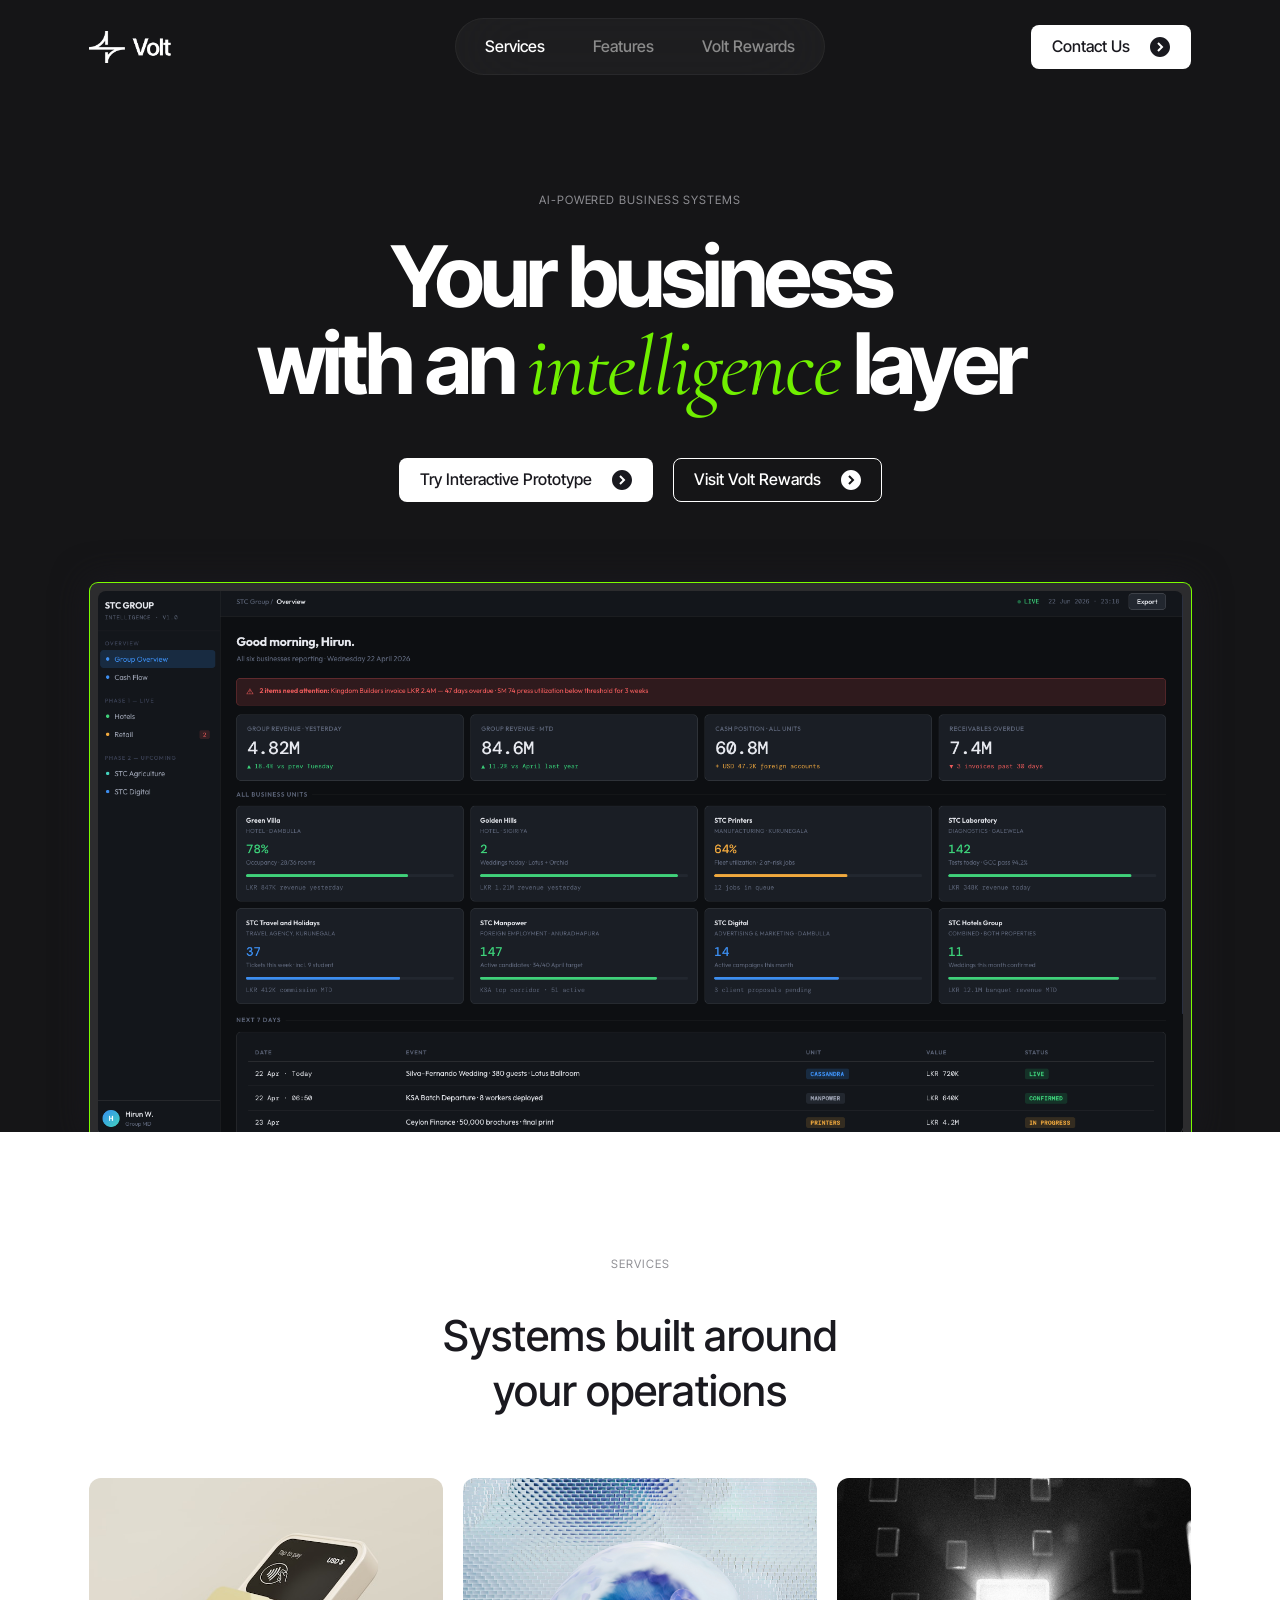
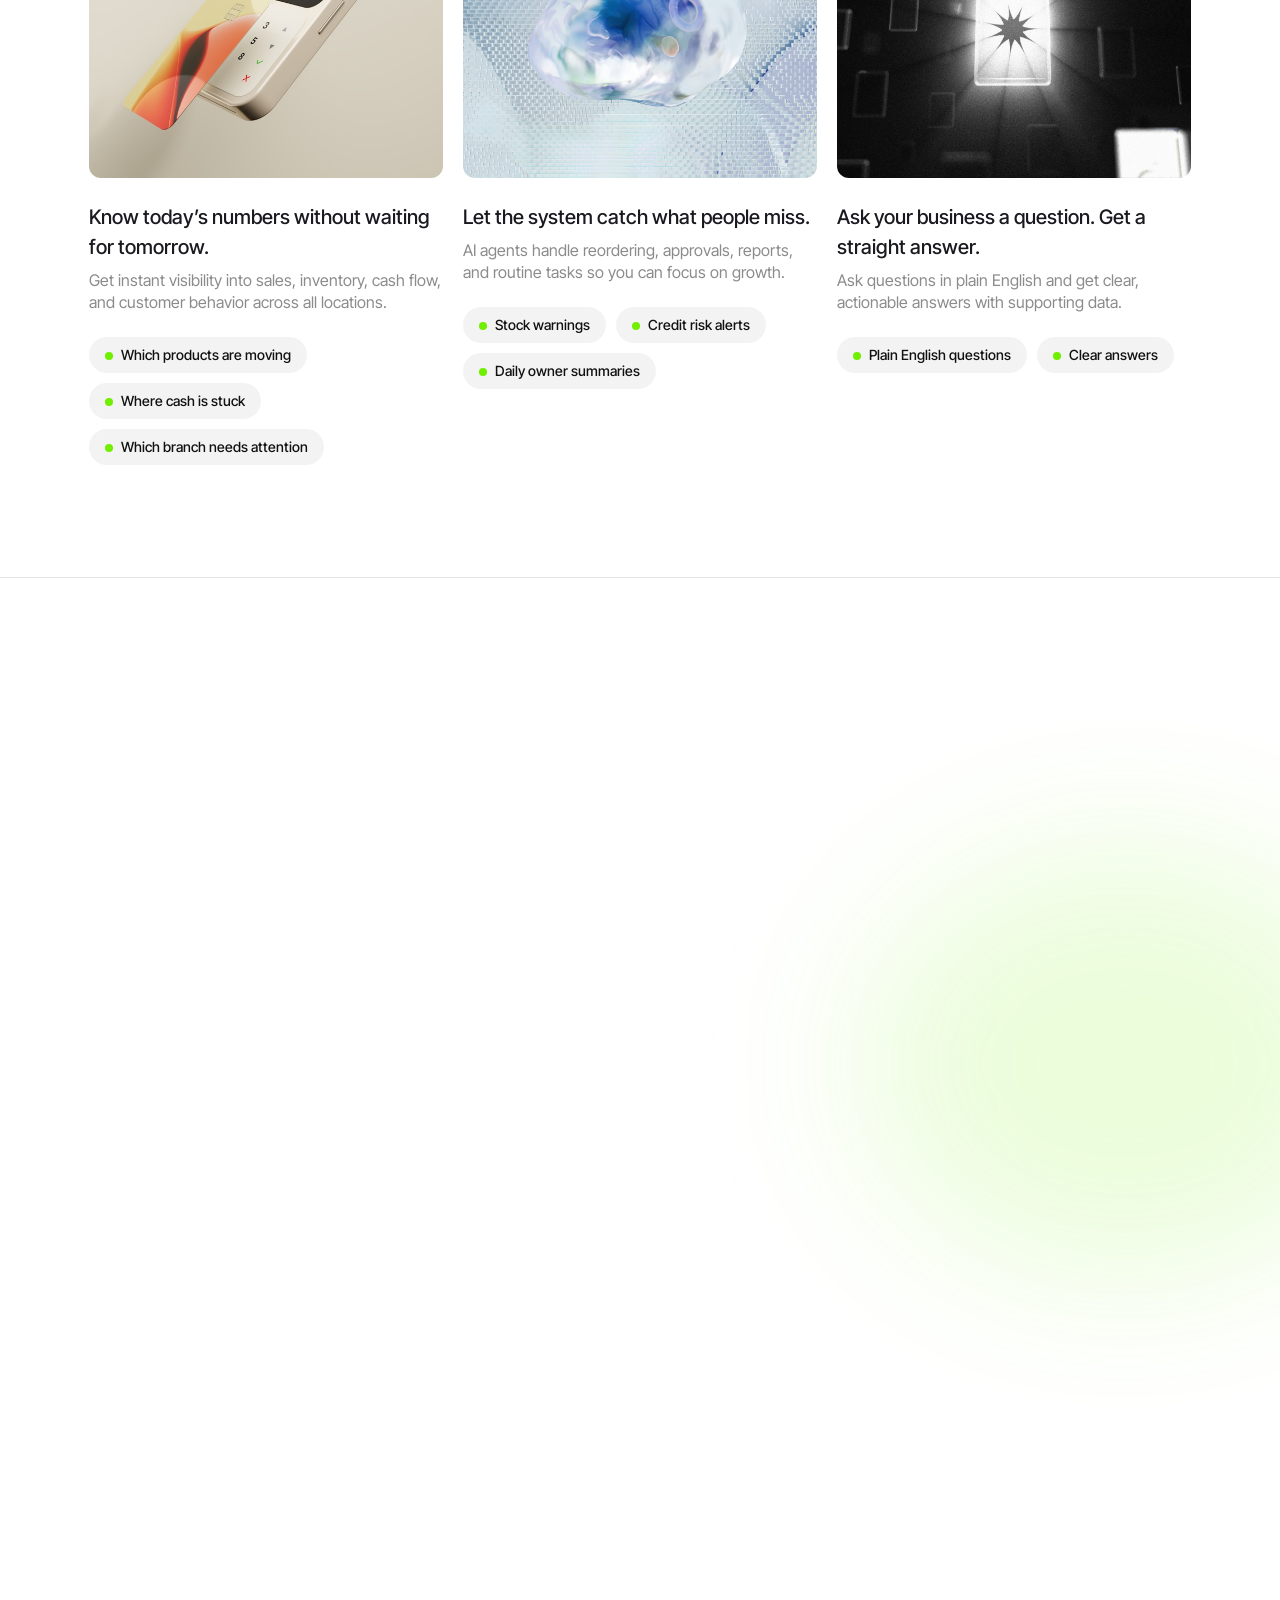
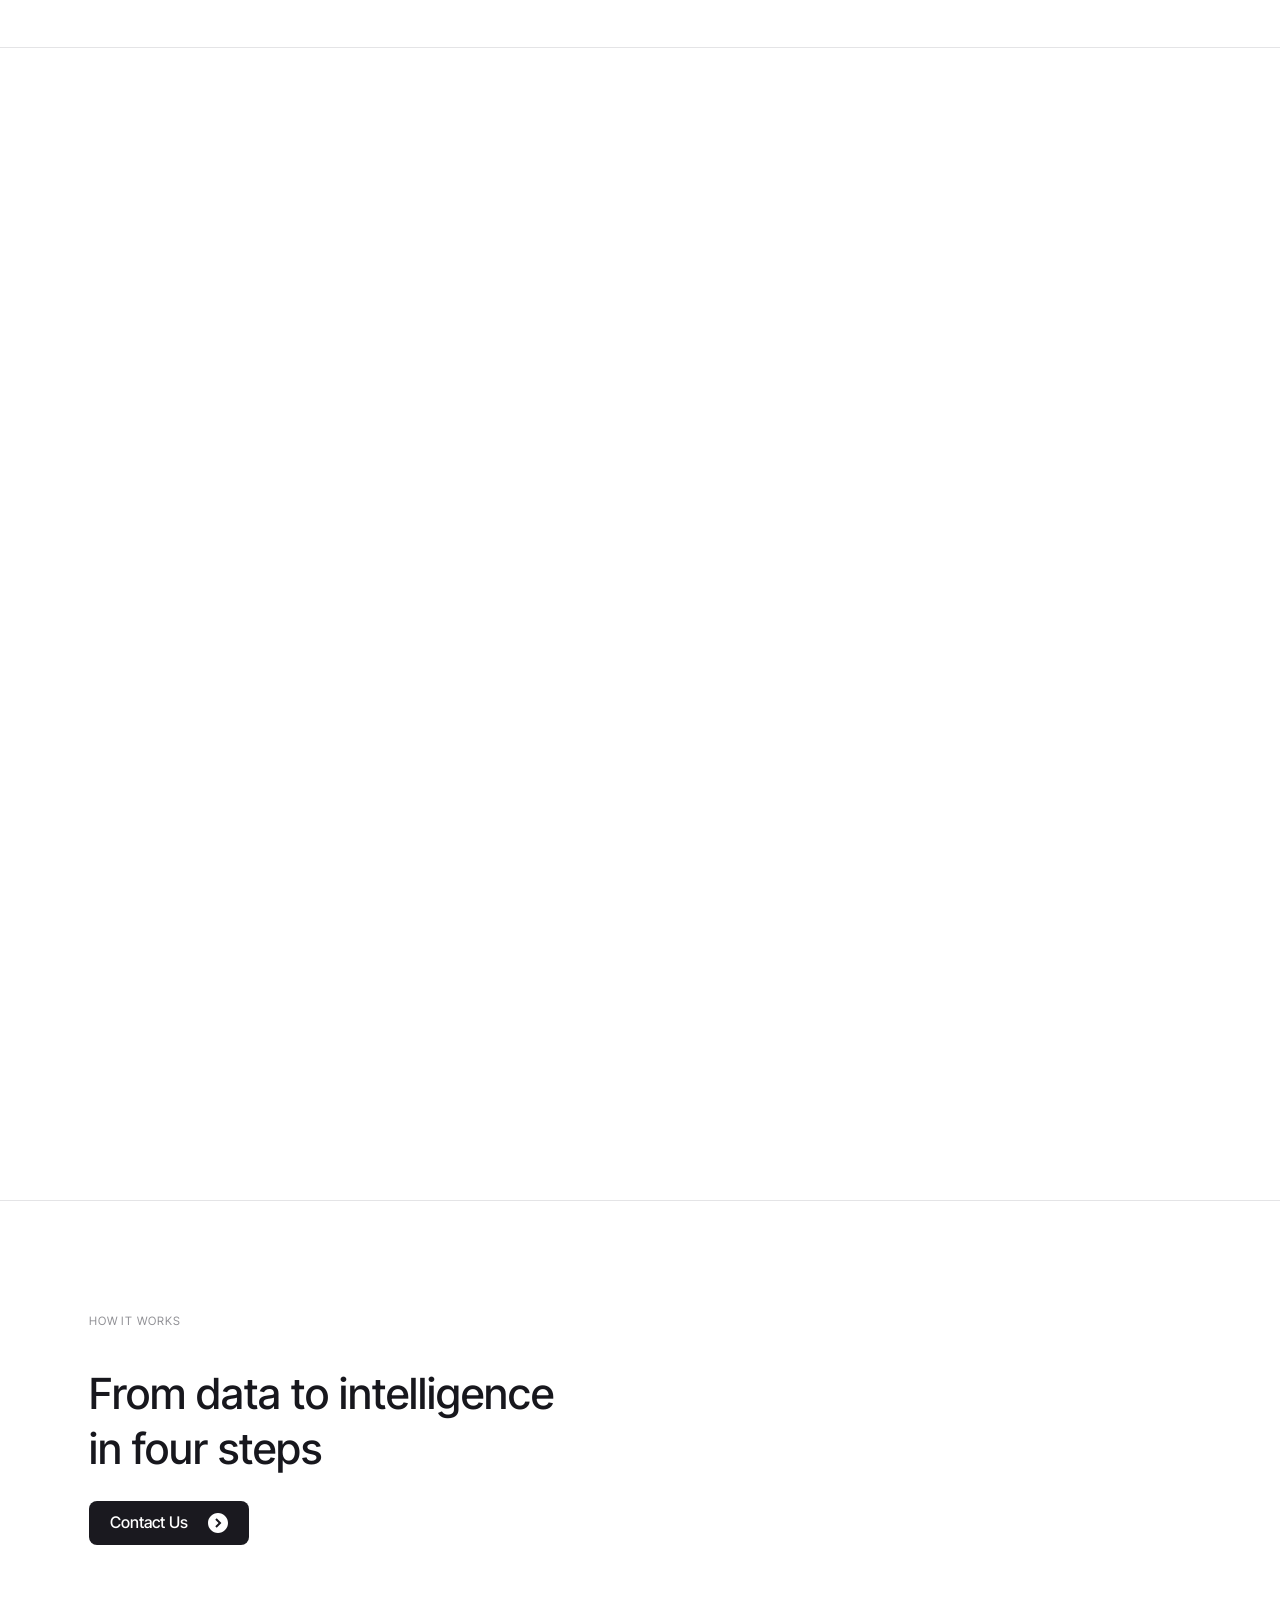
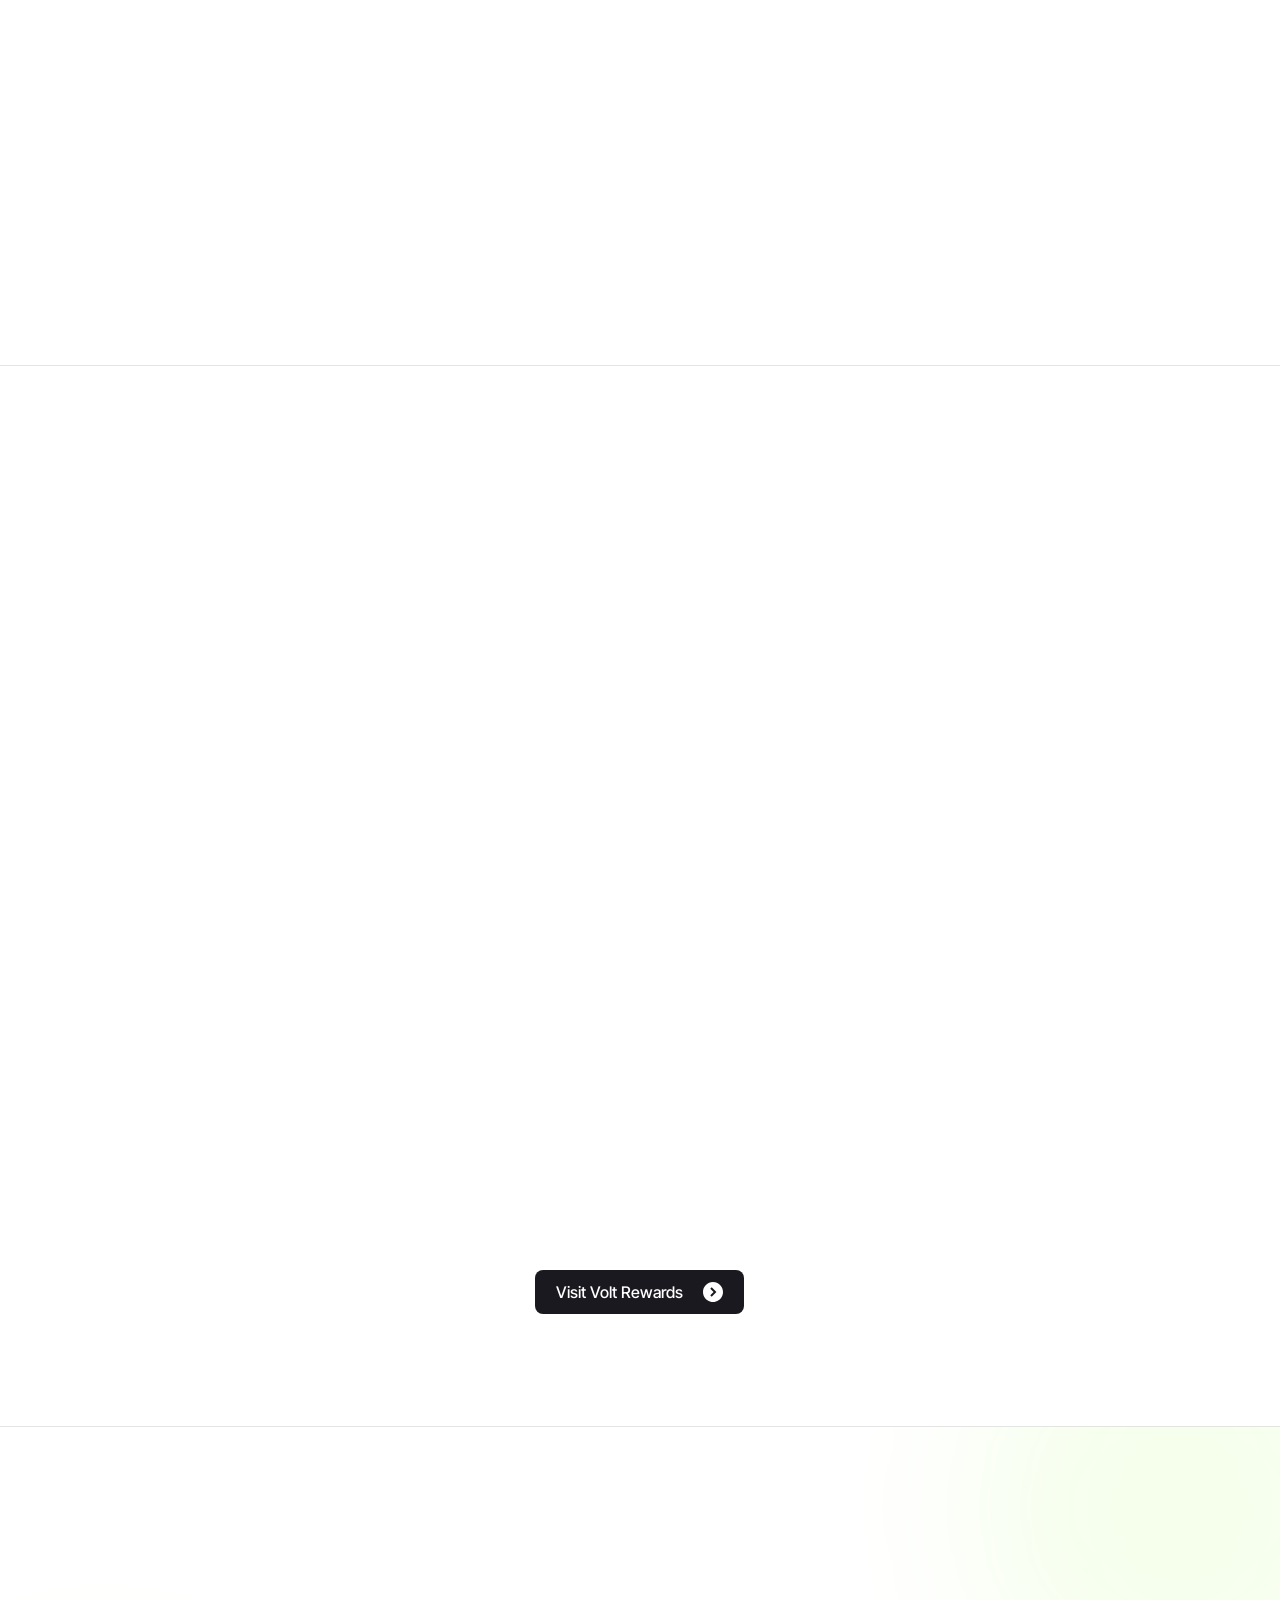
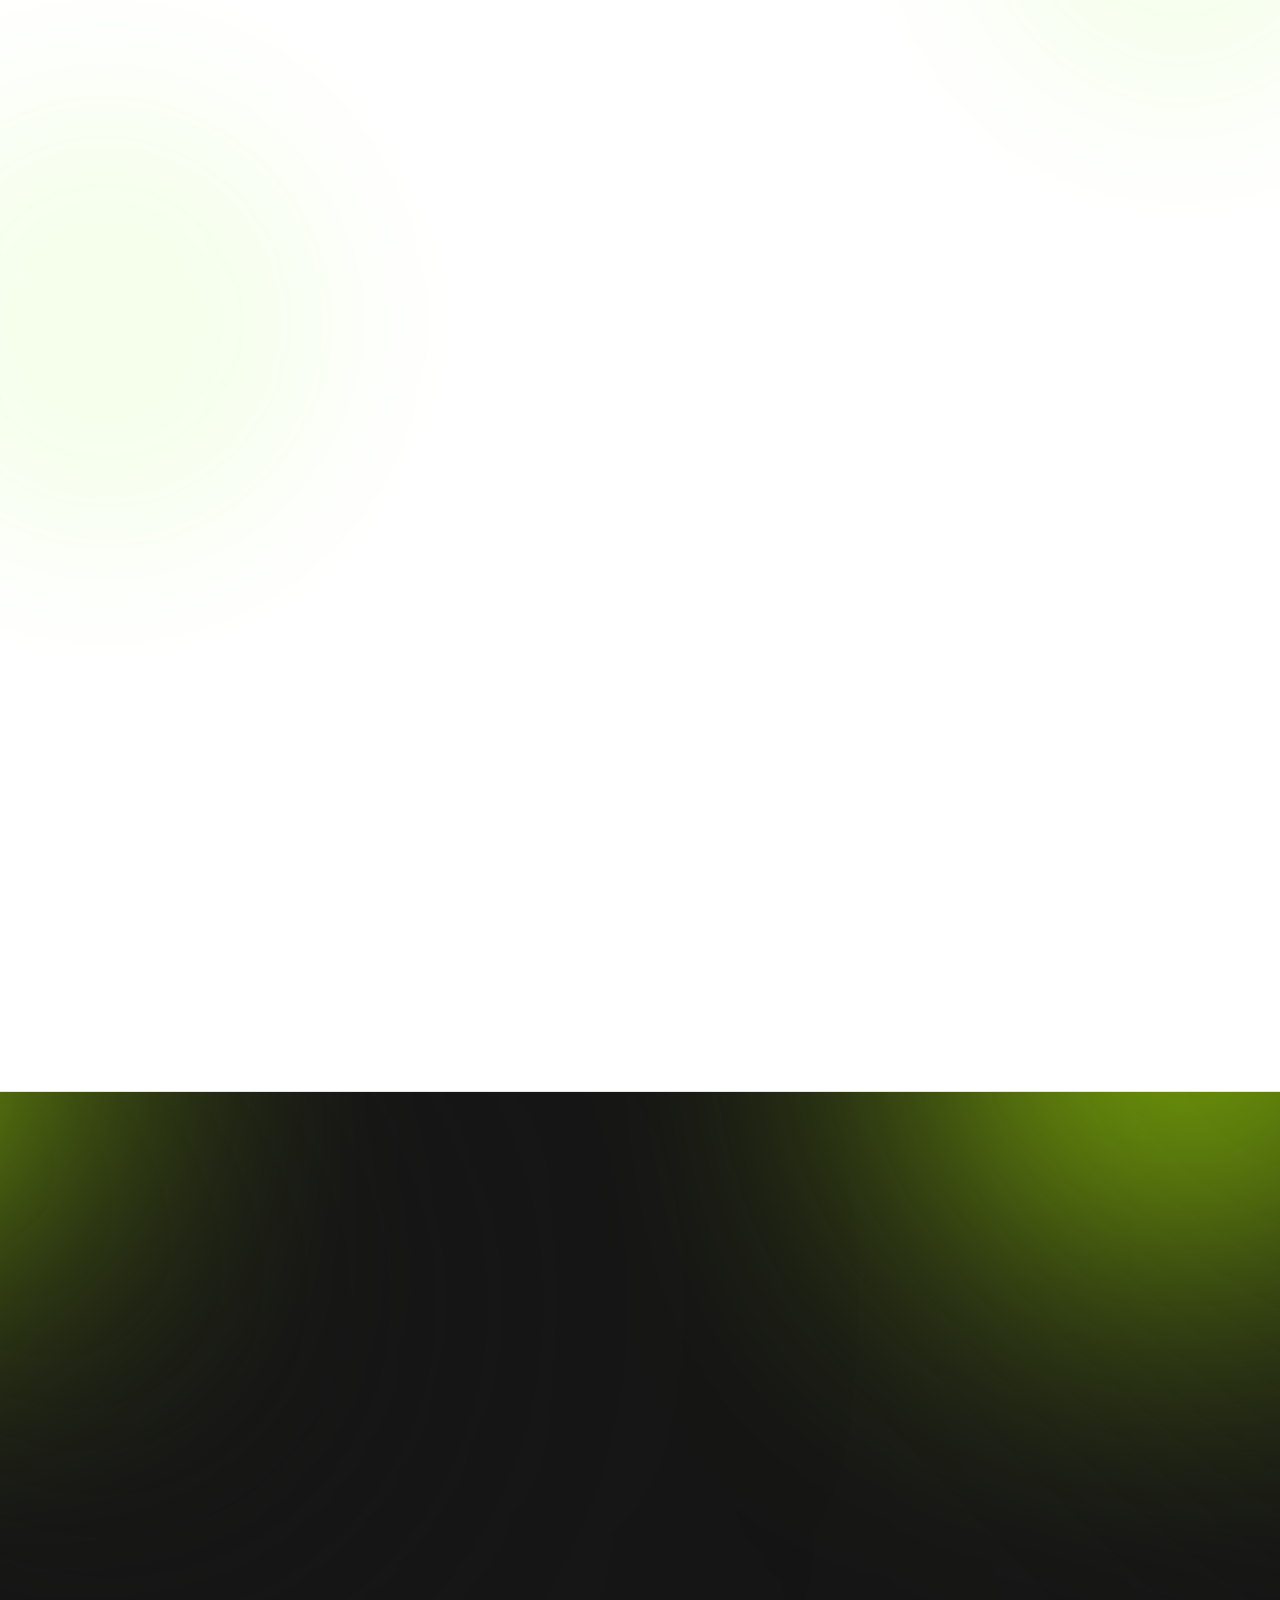
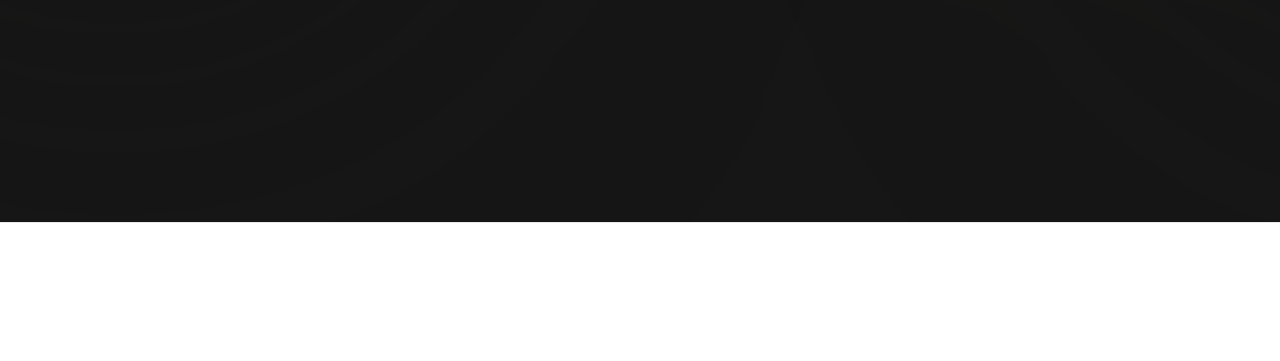
==== index.html @ 167306d5 "Add reveal animations and improve chat functionality with new messages" ====
<!doctype html>
<html lang="en">

<head>
    <meta charset="utf-8">
    <meta name="viewport" content="width=device-width, initial-scale=1">
    <meta name="description" content="Volt Business Solutions adds an intelligence layer to your daily operations.">
    <meta name="theme-color" content="#151517">
    <title>Volt Business Solutions</title>
    <link rel="preconnect" href="https://fonts.googleapis.com">
    <link rel="preconnect" href="https://fonts.gstatic.com" crossorigin>
    <link href="https://fonts.googleapis.com/css2?family=Cormorant+Garamond:ital,wght@0,300..700;1,300..700&family=Inter+Tight:ital,wght@0,100..900;1,100..900&display=swap" rel="stylesheet">
    <link rel="icon" type="image/png" sizes="32x32" href="/assets/favicon-32.png">
    <link rel="icon" type="image/png" sizes="16x16" href="/assets/favicon-16.png">
    <link rel="apple-touch-icon" sizes="180x180" href="/assets/apple-touch-icon.png">
    <link rel="icon" type="image/png" sizes="32x32" href="/assets/favicon-32-dark.png" media="(prefers-color-scheme: dark)">
    <link rel="icon" type="image/png" sizes="16x16" href="/assets/favicon-16-dark.png" media="(prefers-color-scheme: dark)">
    <link rel="apple-touch-icon" sizes="180x180" href="/assets/apple-touch-icon-dark.png" media="(prefers-color-scheme: dark)">
    <link rel="stylesheet" href="/styles/global.css">
    <link rel="stylesheet" href="/styles/sections.css">
    <link rel="stylesheet" href="/styles/prototype.css">
    <link rel="stylesheet" href="/styles/responsive.css">
</head>

<body>
    <header class="site-header">
        <div class="container nav-layout">
            <a class="brand brand--nav" href="#top" aria-label="Volt home">
                <img src="/assets/Vector.png" alt="Volt" width="1085" height="426">
            </a>
            <nav class="primary-nav" aria-label="Primary navigation">
                <a href="#services">Services</a>
                <a href="#features">Features</a>
                <a href="#rewards">Volt Rewards</a>
            </nav>

            <a class="button button--light" href="mailto:info@vbs.lk">Contact Us <span aria-hidden="true"><svg width="20" height="20" viewBox="0 0 20 20" fill="none" xmlns="http://www.w3.org/2000/svg"><path d="M20 10C20 4.49 15.51 0 10 0C4.49 0 0 4.49 0 10C0 15.51 4.49 20 10 20C15.51 20 20 15.51 20 10ZM7.29 13.29L10.58 10L7.29 6.71L8.7 5.3L13.41 10.01L8.7 14.72L7.29 13.31V13.29Z" fill="#19191F"/></svg></span></a>
        </div>
    </header>

    <main id="top">
        <section class="hero grid-surface" aria-labelledby="hero-title">
            <div class="hero-glow hero-glow--right"></div>
            <div class="hero-glow hero-glow--left"></div>
            <div class="container hero-content">
                <p class="eyebrow">AI-powered business systems</p>
                <h1 id="hero-title"><span>Your business</span><span class="hero-title-line">with an <em>intelligence</em> layer</span></h1>
                <div class="button-row">


                    <a class="button button--light" href="#prototype">Try Interactive Prototype <span aria-hidden="true"><svg width="20" height="20" viewBox="0 0 20 20" fill="none" xmlns="http://www.w3.org/2000/svg"><path d="M20 10C20 4.49 15.51 0 10 0C4.49 0 0 4.49 0 10C0 15.51 4.49 20 10 20C15.51 20 20 15.51 20 10ZM7.29 13.29L10.58 10L7.29 6.71L8.7 5.3L13.41 10.01L8.7 14.72L7.29 13.31V13.29Z" fill="#19191F"/></svg></span></a>
                    <a class="button button--outline-light" href="#rewards">Visit Volt Rewards <span aria-hidden="true"><svg width="20" height="20" viewBox="0 0 20 20" fill="none" xmlns="http://www.w3.org/2000/svg"><path d="M20 10C20 4.49 15.51 0 10 0C4.49 0 0 4.49 0 10C0 15.51 4.49 20 10 20C15.51 20 20 15.51 20 10ZM7.29 13.29L10.58 10L7.29 6.71L8.7 5.3L13.41 10.01L8.7 14.72L7.29 13.31V13.29Z" fill="white"/></svg></span></a>
                </div>
                <div class="dashboard-frame">
                    <img class="dashboard-image" src="/assets/dashboard-image.png" alt="Volt business intelligence dashboard showing revenue, cash position, receivables, and business-unit performance" width="1914" height="955">
                </div>
            </div>
        </section>

        <section class="section services" id="services" aria-labelledby="services-title">
            <div class="container">
                <header class="section-heading section-heading--center">
                    <p class="eyebrow">Services</p>
                    <h2 id="services-title">Systems built around<br>your operations</h2>
                </header>
                <div class="three-column-cards">
                    <article class="service-card">
                        <div class="service-image"><img src="/assets/service-intelligence.jpg" alt="Payment terminal and card representing real-time business intelligence" width="666" height="799" loading="lazy"></div>
                        <h3>Know today’s numbers without waiting for tomorrow.</h3>
                        <p>Get instant visibility into sales, inventory, cash flow, and customer behavior across all locations.</p>
                        <ul class="tag-list">
                            <li>Which products are moving</li>
                            <li>Where cash is stuck</li>
                            <li>Which branch needs attention</li>
                        </ul>
                    </article>
                    <article class="service-card">
                        <div class="service-image"><img src="/assets/service-automation.jpg" alt="Abstract AI brain representing intelligent automation" width="800" height="450" loading="lazy"></div>
                        <h3>Let the system catch what people miss.</h3>
                        <p>AI agents handle reordering, approvals, reports, and routine tasks so you can focus on growth.</p>
                        <ul class="tag-list">
                            <li>Stock warnings</li>
                            <li>Credit risk alerts</li>
                            <li>Daily owner summaries</li>
                        </ul>
                    </article>
                    <article class="service-card">
                        <div class="service-image"><img src="/assets/service-insights.png" alt="Abstract visualization of natural language processing and AI-driven insights" width="398" height="224" loading="lazy"></div>
                        <h3>Ask your business a question. Get a straight answer.</h3>
                        <p>Ask questions in plain English and get clear, actionable answers with supporting data.</p>
                        <ul class="tag-list">
                            <li>Plain English questions</li>
                            <li>Clear answers</li>
                        </ul>
                    </article>
                </div>
            </div>
        </section>

        <section class="section intelligence" id="features" aria-labelledby="features-title">
            <div class="ambient-glow"></div>
            <div class="container">
                <div class="split-heading">
                    <div>
                        <p class="eyebrow">Core intelligence features</p>
                        <h2 id="features-title">Built for your unique<br>operations</h2>
                    </div>
                    <div class="split-copy">
                        <p>Volt’s intelligence layer is designed around the workflows, approvals, data, and edge cases that actually run your business. From custom software and POS systems to inventory, HR, Business Intelligence dashboards, and AI agents,
                            every module works together seamlessly with real-time intelligence.</p><a class="button button--dark" href="mailto:info@vbs.lk">Contact Us <span aria-hidden="true"><svg width="20" height="20" viewBox="0 0 20 20" fill="none" xmlns="http://www.w3.org/2000/svg"><path d="M20 10C20 4.49 15.51 0 10 0C4.49 0 0 4.49 0 10C0 15.51 4.49 20 10 20C15.51 20 20 15.51 20 10ZM7.29 13.29L10.58 10L7.29 6.71L8.7 5.3L13.41 10.01L8.7 14.72L7.29 13.31V13.29Z" /></svg></span></a></div>
                </div>
                <div class="feature-panels">
                    <article class="feature-panel feature-panel--dark"><span class="node-icon" aria-hidden="true"><svg width="24" height="24" viewBox="0 0 24 24" fill="none" stroke="currentColor" stroke-width="1.5" stroke-linecap="round" stroke-linejoin="round"><rect x="3" y="3" width="8" height="8" rx="1"/><rect x="13" y="3" width="8" height="8" rx="1"/><rect x="3" y="13" width="8" height="8" rx="1"/><rect x="13" y="13" width="8" height="8" rx="1"/></svg></span>
                        <div>
                            <h3>Modern Operations Interface</h3>
                            <p>Clean, intuitive dashboard designed for daily use with full customization to match your workflows.</p>
                        </div>
                    </article>
                    <article class="feature-panel"><span class="node-icon" aria-hidden="true"><svg width="24" height="24" viewBox="0 0 24 24" fill="none" stroke="currentColor" stroke-width="1.5" stroke-linecap="round" stroke-linejoin="round"><polygon points="12,2 15.09,8.26 22,9.27 17,14.14 18.18,21.02 12,17.77 5.82,21.02 7,14.14 2,9.27 8.91,8.26 12,2"/></svg></span>
                        <div>
                            <h3>AI Intelligence Panel</h3>
                            <p>Conversational AI that turns your data and interactions into smart recommendations and automated actions.</p>
                        </div>
                    </article>
                </div>
                <div class="feature-grid" aria-label="Capabilities">
                    <div><span aria-hidden="true"><svg width="20" height="20" viewBox="0 0 24 24" fill="none" stroke="currentColor" stroke-width="2" stroke-linecap="round" stroke-linejoin="round"><polyline points="16 18 22 12 16 6"/><polyline points="8 6 2 12 8 18"/></svg></span>Custom
                        Software
                    </div>
                    <div><span aria-hidden="true"><svg width="20" height="20" viewBox="0 0 24 24" fill="none" stroke="currentColor" stroke-width="2" stroke-linecap="round" stroke-linejoin="round"><rect x="1" y="3" width="15" height="13"/><polygon points="1 9 4 9 4 7 1 7"/><path d="M6 16v4h12v-4"/><path d="M18 12V3H8"/></svg></span>POS
                        &amp; Retail Systems</div>
                    <div><span aria-hidden="true"><svg width="20" height="20" viewBox="0 0 24 24" fill="none" stroke="currentColor" stroke-width="2" stroke-linecap="round" stroke-linejoin="round"><path d="M21 16V8a2 2 0 0 0-1-1.73l-7-4a2 2 0 0 0-2 0l-7 4A2 2 0 0 0 3 8v8a2 2 0 0 0 1 1.73l7 4a2 2 0 0 0 2 0l7-4A2 2 0 0 0 21 16z"/><polyline points="3.27 6.96 12 12.01 20.73 6.96"/><line x1="12" y1="22.08" x2="12" y2="12"/></svg></span>Inventory
                        Management
                    </div>
                    <div><span aria-hidden="true"><svg width="20" height="20" viewBox="0 0 24 24" fill="none" stroke="currentColor" stroke-width="2" stroke-linecap="round" stroke-linejoin="round"><path d="M16 21v-2a4 4 0 0 0-4-4H6a4 4 0 0 0-4 4v2"/><circle cx="9" cy="7" r="4"/><path d="M22 21v-2a4 4 0 0 0-3-3.87"/><path d="M16 3.13a4 4 0 0 1 0 7.75"/></svg></span>HR
                        &amp; Payroll</div>
                    <div><span aria-hidden="true"><svg width="20" height="20" viewBox="0 0 24 24" fill="none" stroke="currentColor" stroke-width="2" stroke-linecap="round" stroke-linejoin="round"><line x1="18" y1="20" x2="18" y2="10"/><line x1="12" y1="20" x2="12" y2="4"/><line x1="6" y1="20" x2="6" y2="14"/></svg></span>BI
                        Dashboards
                    </div>
                    <div><span aria-hidden="true"><svg width="20" height="20" viewBox="0 0 24 24" fill="none" stroke="currentColor" stroke-width="2" stroke-linecap="round" stroke-linejoin="round"><rect width="16" height="10" x="4" y="8" rx="2"/><path d="M12 4v4"/><circle cx="9" cy="13" r="1"/><circle cx="15" cy="13" r="1"/></svg></span>AI
                        Agents
                    </div>
                    <div><span aria-hidden="true"><svg width="20" height="20" viewBox="0 0 24 24" fill="none" stroke="currentColor" stroke-width="2" stroke-linecap="round" stroke-linejoin="round"><path d="M10 13a5 5 0 0 0 7.54.54l3-3a5 5 0 0 0-7.07-7.07l-1.72 1.71"/><path d="M14 11a5 5 0 0 0-7.54-.54l-3 3a5 5 0 0 0 7.07 7.07l1.71-1.71"/></svg></span>Seamless
                        Integrations
                    </div>
                    <div><span aria-hidden="true"><svg width="20" height="20" viewBox="0 0 24 24" fill="none" stroke="currentColor" stroke-width="2" stroke-linecap="round" stroke-linejoin="round"><path d="M12 22s8-4 8-10V5l-8-3-8 3v7c0 6 8 10 8 10z"/></svg></span>Secure
                        Infrastructure
                    </div>
                </div>
            </div>
        </section>

        <section class="section prompts" aria-labelledby="prompts-title">
            <div class="container">
                <div class="split-heading split-heading--compact">
                    <div>
                        <p class="eyebrow">Prompt examples</p>
                        <h2 id="prompts-title">Ask your business anything</h2>
                    </div>
                    <p>Talk to your data in plain English. Our AI understands your business context and delivers instant, actionable insights and recommended actions, helping you make smarter decisions faster.</p>
                </div>
                <div class="chat" aria-label="Interactive Volt AI chat">
                    <header class="chat-header">
                        <div class="chat-avatar" aria-hidden="true"><svg width="26" height="24" viewBox="0 0 26 24" fill="none" xmlns="http://www.w3.org/2000/svg"><path d="M11.3351 24C11.3351 23.8531 11.3383 23.7063 11.3445 23.5598L11.3879 15.8591H13.211L13.2333 17.9621C13.7772 17.1646 14.4282 16.4261 15.1735 15.7637C15.9538 15.0701 16.8277 14.4686 17.7735 13.9718H0V12.0244C1.4841 12.0244 2.95369 11.7134 4.32486 11.1091C5.69602 10.5049 6.94187 9.61908 7.99127 8.50254C9.04072 7.386 9.87315 6.06042 10.4411 4.60152C11.0091 3.14262 11.3014 1.57908 11.3014 0H13.211C13.211 0.04698 13.2107 0.0938996 13.2101 0.14082H13.211V10.338H11.3615V7.00596C10.7909 8.05338 10.0936 9.01986 9.28552 9.87954C8.47912 10.7375 7.57293 11.4781 6.59085 12.0845H25.1273V13.9718H24.4404V13.9756C22.9592 13.9756 21.4926 14.2348 20.1242 14.7386C18.7558 15.2423 17.5124 15.9808 16.4651 16.9117C15.4178 17.8425 14.587 18.9476 14.0202 20.1638C13.4997 21.2808 13.3197 22.4714 13.2937 23.6781L13.2972 24H11.3351Z" fill="#19191F"/></svg></div>
                        <div><strong>Volt Intelligence</strong><span>online</span></div>
                    </header>
                    <div class="chat-log grid-surface" id="chat-log" role="log" aria-live="polite" aria-relevant="additions">
                        <div class="chat-day"><span>Live demo</span></div>
                        <div class="chat-bubble chat-bubble--sent" data-initial-message>
                            <p>What should I reorder before the weekend?</p>
                            <span class="chat-meta"><span data-chat-time>Now</span> <i class="message-ticks is-read" aria-label="Read">✓✓</i></span>
                        </div>
                        <div class="chat-bubble chat-bubble--received chat-bubble--typing" data-initial-typing aria-label="Volt Intelligence is typing">
                            <span class="typing-dots" aria-hidden="true"><i></i><i></i><i></i></span>
                        </div>
                    </div>
                    <div class="chat-simulator" aria-hidden="true">
                        <span class="simulator-add"><svg xmlns="http://www.w3.org/2000/svg" width="20" height="20" viewBox="0 0 24 24" fill="none" stroke="currentColor" stroke-width="2" stroke-linecap="round" stroke-linejoin="round"><path d="M5 12h14"/><path d="M12 5v14"/></svg></span>
                        <div class="simulator-input"><span id="typing-preview"></span><i class="typing-caret"></i></div>
                        <span class="simulator-send" id="simulator-send"><svg xmlns="http://www.w3.org/2000/svg" width="20" height="20" viewBox="0 0 24 24" fill="none" stroke="currentColor" stroke-width="2" stroke-linecap="round" stroke-linejoin="round"><path d="M22 2 11 13"/><path d="m22 2-7 20-4-9-9-4Z"/></svg></span>
                    </div>
                    <div class="chat-status"><span class="chat-status-dot"></span>Watching a live intelligence conversation</div>
                </div>
            </div>
        </section>

        <section class="section process" aria-labelledby="process-title">
            <div class="container process-layout">
                <header>
                    <p class="eyebrow">How it works</p>

                    <h2 id="process-title">From data to intelligence<br>in four steps</h2><a class="button button--dark" href="mailto:info@vbs.lk">Contact Us <span aria-hidden="true"><svg width="20" height="20" viewBox="0 0 20 20" fill="none" xmlns="http://www.w3.org/2000/svg"><path d="M20 10C20 4.49 15.51 0 10 0C4.49 0 0 4.49 0 10C0 15.51 4.49 20 10 20C15.51 20 20 15.51 20 10ZM7.29 13.29L10.58 10L7.29 6.71L8.7 5.3L13.41 10.01L8.7 14.72L7.29 13.31V13.29Z" /></svg></span></a></header>
                <ol class="process-list">
                    <li>
                        <div class="process-thumb process-icon">
                            <svg class="process-icon-svg" width="56" height="56" viewBox="0 0 24 24" fill="none" stroke="var(--color-accent)" stroke-width="1.5" stroke-linecap="round" stroke-linejoin="round">
                        <circle class="icon-dot icon-dot--a" cx="6" cy="12" r="2.5" fill="var(--color-accent)" stroke="none"/>
                        <circle class="icon-dot icon-dot--b" cx="18" cy="12" r="2.5" fill="var(--color-accent)" stroke="none"/>
                        <circle class="icon-dot icon-dot--c" cx="12" cy="6" r="2" fill="var(--color-accent)" stroke="none"/>
                        <circle class="icon-dot icon-dot--d" cx="12" cy="18" r="2" fill="var(--color-accent)" stroke="none"/>
                        <line class="icon-line icon-line--h" x1="6" y1="12" x2="18" y2="12"/>
                        <line class="icon-line icon-line--v" x1="12" y1="6" x2="12" y2="18"/>
                        <path class="icon-pulse" d="M2 12h2M20 12h2M12 2v2M12 20v2" stroke="var(--color-accent)" stroke-width="1.5"/>
                    </svg>
                            <div class="icon-glow"></div>
                        </div>
                        <div>
                            <h3>Connect Your Systems</h3>
                            <p>Integrate your existing POS, inventory, and tools effortlessly.</p>
                        </div>
                    </li>
                    <li>
                        <div class="process-thumb process-icon">
                            <svg class="process-icon-svg" width="56" height="56" viewBox="0 0 24 24" fill="none" stroke="var(--color-accent)" stroke-width="1.5" stroke-linecap="round" stroke-linejoin="round">
                        <path class="icon-brain" d="M12 4a4 4 0 0 1 4 4c0 1.5-.8 2.8-2 3.5V14h-4v-2.5a4 4 0 0 1-2-3.5 4 4 0 0 1 4-4z"/>
                        <path class="icon-brain" d="M8 14h8v2H8z"/>
                        <path class="icon-brain" d="M9 18h6v1.5a1.5 1.5 0 0 1-3 0"/>
                        <line class="icon-sparkle" x1="19" y1="5" x2="19" y2="5.01" stroke-width="2"/>
                        <line class="icon-sparkle icon-sparkle--2" x1="20" y1="8" x2="20" y2="8.01" stroke-width="2"/>
                        <line class="icon-sparkle icon-sparkle--3" x1="5" y1="6" x2="5" y2="6.01" stroke-width="2"/>
                        <line class="icon-sparkle icon-sparkle--4" x1="4" y1="9" x2="4" y2="9.01" stroke-width="2"/>
                    </svg>
                            <div class="icon-glow"></div>
                        </div>
                        <div>
                            <h3>Build Intelligence</h3>
                            <p>Add AI agents tailored to your specific business rules.</p>
                        </div>
                    </li>
                    <li>
                        <div class="process-thumb process-icon">
                            <svg class="process-icon-svg" width="56" height="56" viewBox="0 0 24 24" fill="none" stroke="var(--color-accent)" stroke-width="1.5" stroke-linecap="round" stroke-linejoin="round">
                        <circle cx="12" cy="12" r="3"/>
                        <path class="icon-gear" d="M19.4 15a1.65 1.65 0 0 0 .33 1.82l.06.06a2 2 0 0 1-2.83 2.83l-.06-.06a1.65 1.65 0 0 0-1.82-.33 1.65 1.65 0 0 0-1 1.51V21a2 2 0 0 1-4 0v-.09A1.65 1.65 0 0 0 9 19.4a1.65 1.65 0 0 0-1.82.33l-.06.06a2 2 0 0 1-2.83-2.83l.06-.06A1.65 1.65 0 0 0 4.68 15a1.65 1.65 0 0 0-1.51-1H3a2 2 0 0 1 0-4h.09A1.65 1.65 0 0 0 4.6 9a1.65 1.65 0 0 0-.33-1.82l-.06-.06a2 2 0 0 1 2.83-2.83l.06.06A1.65 1.65 0 0 0 9 4.68a1.65 1.65 0 0 0 1-1.51V3a2 2 0 0 1 4 0v.09a1.65 1.65 0 0 0 1 1.51 1.65 1.65 0 0 0 1.82-.33l.06-.06a2 2 0 0 1 2.83 2.83l-.06.06A1.65 1.65 0 0 0 19.4 9a1.65 1.65 0 0 0 1.51 1H21a2 2 0 0 1 0 4h-.09a1.65 1.65 0 0 0-1.51 1z"/>
                        <circle class="icon-orbit-dot" cx="16" cy="8" r="1.5" fill="var(--color-accent)" stroke="none"/>
                        <circle class="icon-orbit-dot icon-orbit-dot--2" cx="17.5" cy="14" r="1.2" fill="var(--color-accent)" stroke="none"/>
                        <circle class="icon-orbit-dot icon-orbit-dot--3" cx="8" cy="17" r="1" fill="var(--color-accent)" stroke="none"/>
                    </svg>
                            <div class="icon-glow"></div>
                        </div>
                        <div>
                            <h3>Automate Operations</h3>
                            <p>Let the system manage reorders, alerts, and workflows.</p>
                        </div>
                    </li>
                    <li>
                        <div class="process-thumb process-icon">
                            <svg class="process-icon-svg" width="56" height="56" viewBox="0 0 24 24" fill="none" stroke="var(--color-accent)" stroke-width="1.5" stroke-linecap="round" stroke-linejoin="round">
                        <polyline class="icon-trend" points="2 20 7 14 12 16 17 10 22 12"/>
                        <rect class="icon-bar icon-bar--1" x="3" y="16" width="3" height="6" rx=".5" fill="var(--color-accent)" stroke="none" opacity=".3"/>
                        <rect class="icon-bar icon-bar--2" x="8.5" y="12" width="3" height="10" rx=".5" fill="var(--color-accent)" stroke="none" opacity=".5"/>
                        <rect class="icon-bar icon-bar--3" x="14" y="7" width="3" height="15" rx=".5" fill="var(--color-accent)" stroke="none" opacity=".7"/>
                        <rect class="icon-bar icon-bar--4" x="19.5" y="3" width="3" height="19" rx=".5" fill="var(--color-accent)" stroke="none"/>
                        <circle class="icon-flash" cx="22" cy="4" r="1.5" fill="var(--color-accent)" stroke="none"/>
                    </svg>
                            <div class="icon-glow"></div>
                        </div>
                        <div>
                            <h3>Drive Better Decisions</h3>
                            <p>Gain real-time insights and grow with confidence.</p>
                        </div>
                    </li>
                </ol>
            </div>
        </section>

        <section class="section rewards" id="rewards" aria-labelledby="rewards-title">
            <div class="container">
                <header class="section-heading section-heading--center">
                    <p class="eyebrow">Volt Rewards</p>
                    <h2 id="rewards-title">Our loyalty rewards<br>program</h2>
                </header>
                <div class="three-column-cards">
                    <article class="service-card">
                        <div class="reward-media"><img src="/assets/earn points.png" alt="Customer earning Volt loyalty points during a purchase" width="1448" height="1086" loading="lazy"></div>
                        <h3>Reward every visit</h3>
                        <p>Customers earn points automatically when they buy, visit, or refer someone.</p>
                        <ul class="tag-list">
                            <li>Point accrual</li>
                            <li>Referral bonuses</li>
                            <li>Multi-channel earning</li>
                        </ul>
                    </article>
                    <article class="service-card">
                        <div class="reward-media"><img src="/assets/customer-retension.png" alt="Customers shopping as part of the Volt loyalty program" width="1448" height="1086" loading="lazy"></div>
                        <h3>Bring back quiet customers</h3>
                        <p>See who has not returned and send the right offer before they disappear.</p>
                        <ul class="tag-list">
                            <li>Personalized offers</li>
                            <li>Retention analytics</li>
                            <li>Tiered membership levels</li>
                        </ul>
                    </article>
                    <article class="service-card">
                        <div class="reward-media"><img src="/assets/flexible-redeem.png" alt="Customer redeeming Volt loyalty rewards from her phone" width="1448" height="1086" loading="lazy"></div>
                        <h3>Make loyalty easy</h3>
                        <p>No complicated cards, no messy spreadsheets, no manual tracking. Loyalty works through your POS.</p>
                        <ul class="tag-list">
                            <li>Discount redemption</li>
                            <li>Exclusive offers</li>
                            <li>VIP experiences</li>
                        </ul>
                    </article>
                </div>

                <div class="centered-action"><a class="button button--dark" href="#prototype">Visit Volt Rewards <span aria-hidden="true"><svg width="20" height="20" viewBox="0 0 20 20" fill="none" xmlns="http://www.w3.org/2000/svg"><path d="M20 10C20 4.49 15.51 0 10 0C4.49 0 0 4.49 0 10C0 15.51 4.49 20 10 20C15.51 20 20 15.51 20 10ZM7.29 13.29L10.58 10L7.29 6.71L8.7 5.3L13.41 10.01L8.7 14.72L7.29 13.31V13.29Z" /></svg></span></a></div>
            </div>
        </section>

        <section class="section prototype" id="prototype" aria-labelledby="prototype-title">
            <div class="ambient-glow prototype-glow--tr"></div>
            <div class="ambient-glow prototype-glow--bl"></div>
            <div class="container">
                <header class="section-heading section-heading--center">
                    <p class="eyebrow">Interactive prototype</p>
                    <h2 id="prototype-title">Powering your daily operations</h2>
                </header>
                <div class="prototype-shell" data-prototype>
                    <div class="prototype-tabs" role="tablist" aria-label="Interactive product demos">
                        <button class="prototype-tab is-active" id="pos-tab" type="button" role="tab" aria-selected="true" aria-controls="pos-panel" data-panel="pos-panel"><span class="prototype-tab-icon"><svg class="icon-closed" width="36" height="36" viewBox="0 0 36 36" fill="none" xmlns="http://www.w3.org/2000/svg">
<path d="M6.924 28.5C6.233 28.5 5.6565 28.269 5.1945 27.807C4.7325 27.345 4.501 26.768 4.5 26.076V9.924C4.5 9.233 4.7315 8.6565 5.1945 8.1945C5.6575 7.7325 6.2335 7.501 6.9225 7.5H14.394L17.394 10.5H29.0775C29.7675 10.5 30.344 10.7315 30.807 11.1945C31.27 11.6575 31.501 12.234 31.5 12.924V19.7025H23.163C20.933 19.7025 19.034 20.4715 17.466 22.0095C15.898 23.5475 15.1145 25.3265 15.1155 27.3465V28.5H6.924ZM23.025 32.0835L18.693 27.75L23.025 23.418L24.057 24.4875L20.7945 27.75L24.057 31.0125L23.025 32.0835ZM28.668 32.0835L27.6345 31.0125L30.897 27.75L27.6345 24.4875L28.668 23.418L33 27.75L28.668 32.0835Z" fill="white"/>
</svg><svg class="icon-opened" width="36" height="36" viewBox="0 0 36 36" fill="none" xmlns="http://www.w3.org/2000/svg">
<path d="M6.75 28.5C6.117 28.5 5.584 28.283 5.151 27.849C4.717 27.416 4.5 26.883 4.5 26.25V9.924C4.5 9.291 4.7455 8.7285 5.2365 8.2365C5.7285 7.7455 6.2905 7.5 6.9225 7.5H13.3875C13.7105 7.5 14.0245 7.565 14.3295 7.695C14.6345 7.827 14.8955 8.0015 15.1125 8.2185L17.394 10.5H30.4905C30.7045 10.5 30.883 10.5715 31.026 10.7145C31.169 10.8575 31.2405 11.036 31.2405 11.25C31.2405 11.464 31.169 11.6425 31.026 11.7855C30.883 11.9285 30.7045 12 30.4905 12H11.1705C9.7735 12 8.5625 12.449 7.5375 13.347C6.5125 14.245 6 15.377 6 16.743V26.0775C6 26.2885 6.053 26.4615 6.159 26.5965C6.265 26.7315 6.4045 26.8465 6.5775 26.9415L9.453 17.3115C9.615 16.7955 9.9115 16.3775 10.3425 16.0575C10.7735 15.7375 11.257 15.5775 11.793 15.5775H31.0275C31.8405 15.5775 32.493 15.902 32.985 16.551C33.475 17.2 33.602 17.913 33.366 18.69L30.897 26.91C30.755 27.387 30.4825 27.7715 30.0795 28.0635C29.6765 28.3545 29.2265 28.5 28.7295 28.5H6.75Z" fill="white"/>
</svg></span><span><b>/ Interactive POS</b><small>Lightning-fast point of sale with real-time sync.</small></span></button>
                        <button class="prototype-tab" id="dashboard-tab" type="button" role="tab" aria-selected="false" aria-controls="dashboard-panel" data-panel="dashboard-panel" tabindex="-1"><span class="prototype-tab-icon"><svg class="icon-closed" width="36" height="36" viewBox="0 0 36 36" fill="none" xmlns="http://www.w3.org/2000/svg">
<path d="M6.924 28.5C6.233 28.5 5.6565 28.269 5.1945 27.807C4.7325 27.345 4.501 26.768 4.5 26.076V9.924C4.5 9.233 4.7315 8.6565 5.1945 8.1945C5.6575 7.7325 6.2335 7.501 6.9225 7.5H14.394L17.394 10.5H29.0775C29.7675 10.5 30.344 10.7315 30.807 11.1945C31.27 11.6575 31.501 12.234 31.5 12.924V19.7025H23.163C20.933 19.7025 19.034 20.4715 17.466 22.0095C15.898 23.5475 15.1145 25.3265 15.1155 27.3465V28.5H6.924ZM23.025 32.0835L18.693 27.75L23.025 23.418L24.057 24.4875L20.7945 27.75L24.057 31.0125L23.025 32.0835ZM28.668 32.0835L27.6345 31.0125L30.897 27.75L27.6345 24.4875L28.668 23.418L33 27.75L28.668 32.0835Z" fill="white"/>
</svg><svg class="icon-opened" width="36" height="36" viewBox="0 0 36 36" fill="none" xmlns="http://www.w3.org/2000/svg">
<path d="M6.75 28.5C6.117 28.5 5.584 28.283 5.151 27.849C4.717 27.416 4.5 26.883 4.5 26.25V9.924C4.5 9.291 4.7455 8.7285 5.2365 8.2365C5.7285 7.7455 6.2905 7.5 6.9225 7.5H13.3875C13.7105 7.5 14.0245 7.565 14.3295 7.695C14.6345 7.827 14.8955 8.0015 15.1125 8.2185L17.394 10.5H30.4905C30.7045 10.5 30.883 10.5715 31.026 10.7145C31.169 10.8575 31.2405 11.036 31.2405 11.25C31.2405 11.464 31.169 11.6425 31.026 11.7855C30.883 11.9285 30.7045 12 30.4905 12H11.1705C9.7735 12 8.5625 12.449 7.5375 13.347C6.5125 14.245 6 15.377 6 16.743V26.0775C6 26.2885 6.053 26.4615 6.159 26.5965C6.265 26.7315 6.4045 26.8465 6.5775 26.9415L9.453 17.3115C9.615 16.7955 9.9115 16.3775 10.3425 16.0575C10.7735 15.7375 11.257 15.5775 11.793 15.5775H31.0275C31.8405 15.5775 32.493 15.902 32.985 16.551C33.475 17.2 33.602 17.913 33.366 18.69L30.897 26.91C30.755 27.387 30.4825 27.7715 30.0795 28.0635C29.6765 28.3545 29.2265 28.5 28.7295 28.5H6.75Z" fill="white"/>
</svg></span><span><b>/ Interactive Dashboard</b><small>Live intelligence and performance tracking.</small></span></button>
                    </div>

                    <section class="prototype-panel pos-demo" id="pos-panel" role="tabpanel" aria-labelledby="pos-tab">
                        <header class="demo-toolbar">
                            <div><span class="demo-kicker">Volt POS</span><strong>Colombo Flagship</strong></div>
                            <div class="demo-live"><i></i> Register online</div>
                        </header>
                        <div class="pos-layout">
                            <div class="pos-catalog">
                                <div class="pos-search"><label class="sr-only" for="product-search">Search products</label><span aria-hidden="true">⌕</span><input id="product-search" type="search" placeholder="Search products"></div>
                                <div class="category-list" id="pos-categories" aria-label="Product categories"></div>
                                <div class="product-grid" id="pos-products" aria-live="polite"></div>
                            </div>
                            <aside class="pos-cart" aria-labelledby="cart-title">
                                <div class="cart-heading">
                                    <div><span class="demo-kicker">Current order</span>
                                        <h3 id="cart-title">Cart <span id="cart-count">0</span></h3>
                                    </div><button id="clear-cart" type="button">Clear</button></div>
                                <div class="cart-items" id="cart-items" aria-live="polite"></div>
                                <div class="cart-summary">
                                    <div><span>Subtotal</span><b id="cart-subtotal">LKR 0</b></div>
                                    <div><span>Tax (8%)</span><b id="cart-tax">LKR 0</b></div>
                                    <div class="cart-total"><span>Total</span><b id="cart-total">LKR 0</b></div><button class="checkout-button" id="checkout-button" type="button" disabled>Charge <span id="checkout-total">LKR 0</span></button></div>
                            </aside>
                        </div>
                        <div class="demo-toast" id="pos-toast" role="status" aria-live="polite"></div>
                    </section>

                    <section class="prototype-panel dashboard-demo" id="dashboard-panel" role="tabpanel" aria-labelledby="dashboard-tab" hidden>
                        <header class="demo-toolbar">
                            <div><span class="demo-kicker">Volt Intelligence</span><strong>Business overview</strong></div>
                            <div class="period-switcher" aria-label="Dashboard period"><button class="is-active" type="button" data-period="7d">7D</button><button type="button" data-period="30d">30D</button><button type="button" data-period="90d">90D</button></div>
                        </header>
                        <div class="dashboard-content">
                            <div class="dashboard-greeting">
                                <div><span class="demo-kicker">Overview</span>
                                    <h3>Good morning, Hirun.</h3>
                                    <p>Here’s what is happening across your business.</p>
                                </div>
                                <div class="dashboard-updated"><i></i> Live data</div>
                            </div>
                            <div class="metric-grid">
                                <article><span>Revenue</span><strong id="metric-revenue">LKR 4.82M</strong><small id="metric-revenue-change">↑ 18.4%</small></article>
                                <article><span>Transactions</span><strong id="metric-orders">1,248</strong><small id="metric-orders-change">↑ 11.2%</small></article>
                                <article><span>Avg. order value</span><strong id="metric-aov">LKR 3,862</strong><small id="metric-aov-change">↑ 6.5%</small></article>
                                <article><span>Receivables overdue</span><strong id="metric-overdue">LKR 7.4M</strong><small class="is-negative">↓ 3 invoices</small></article>
                            </div>
                            <div class="dashboard-grid">
                                <article class="chart-card">
                                    <header>
                                        <div><span class="demo-kicker">Revenue trend</span>
                                            <h3>Sales performance</h3>
                                        </div><strong id="chart-total">LKR 4.82M</strong></header>
                                    <div class="bar-chart" id="revenue-chart" aria-label="Revenue bar chart"></div>
                                </article>
                                <article class="units-card">
                                    <header><span class="demo-kicker">Business units</span>
                                        <h3>Today’s performance</h3>
                                    </header>
                                    <div class="unit-list" id="unit-list"></div>
                                </article>
                            </div>
                        </div>
                    </section>
                </div>
            </div>
        </section>

        <section class="cta" aria-labelledby="cta-title">
            <div class="cta-glow cta-glow--tr"></div>
            <div class="cta-glow cta-glow--tl"></div>
            <div class="container cta-content">
                <div class="cta-mark">
                    <svg width="85" height="80" viewBox="0 0 85 80" fill="none" xmlns="http://www.w3.org/2000/svg">
                        <rect width="84.4963" height="80" rx="8" fill="white"/>
                        <path d="M40.0725 60C40.0725 59.7551 40.0782 59.5105 40.0892 59.2663L40.1661 46.4319H43.3945L43.434 49.9368C44.3972 48.6076 45.5499 47.3769 46.8698 46.2728C48.2515 45.1169 49.7991 44.1143 51.4739 43.2864H20V40.0407C22.6281 40.0407 25.2305 39.5223 27.6586 38.5152C30.0867 37.5081 32.2929 36.0318 34.1512 34.1709C36.0096 32.31 37.4837 30.1007 38.4895 27.6692C39.4952 25.2377 40.0129 22.6318 40.0129 20H43.3945C43.3945 20.0783 43.3939 20.1565 43.3929 20.2347H43.3945V37.23H40.1193V31.6766C39.1089 33.4223 37.8741 35.0331 36.4431 36.4659C35.0151 37.8959 33.4104 39.1302 31.6713 40.1408H64.4963V43.2864H63.2798V43.2926C60.657 43.2926 58.0598 43.7247 55.6366 44.5643C53.2134 45.4039 51.0116 46.6346 49.157 48.1861C47.3024 49.7375 45.8312 51.5793 44.8275 53.6063C43.9057 55.468 43.587 57.4524 43.541 59.4635L43.5471 60H40.0725Z" fill="#1A191F"/>
                    </svg>
                </div>
                <h2 id="cta-title"><span>Add an </span><em>intelligence</em><span> layer to your<br>operations </span><em>today</em></h2>
                <p>Volt Business Solutions delivers custom systems built around your operations, powered by an intelligent AI layer and backed by a seamless loyalty program; so you can run smarter, faster, and more profitably.</p>

                <div class="button-row"><a class="button button--light" href="mailto:info@vbs.lk">Contact Us <span aria-hidden="true"><svg width="20" height="20" viewBox="0 0 20 20" fill="none" xmlns="http://www.w3.org/2000/svg"><path d="M20 10C20 4.49 15.51 0 10 0C4.49 0 0 4.49 0 10C0 15.51 4.49 20 10 20C15.51 20 20 15.51 20 10ZM7.29 13.29L10.58 10L7.29 6.71L8.7 5.3L13.41 10.01L8.7 14.72L7.29 13.31V13.29Z" fill="#1A191F"/></svg></span></a>
                    <a class="button button--outline-light" href="#rewards">Visit Volt Rewards <span aria-hidden="true"><svg width="20" height="20" viewBox="0 0 20 20" fill="none" xmlns="http://www.w3.org/2000/svg"><path d="M20 10C20 4.49 15.51 0 10 0C4.49 0 0 4.49 0 10C0 15.51 4.49 20 10 20C15.51 20 20 15.51 20 10ZM7.29 13.29L10.58 10L7.29 6.71L8.7 5.3L13.41 10.01L8.7 14.72L7.29 13.31V13.29Z" fill="white"/></svg></span></a>
                </div>
            </div>
        </section>
    </main>

    <footer class="site-footer">
        <div class="container footer-layout">
            <div class="footer-brand">
                <a class="brand" href="#top">
                    <svg width="92" height="36" viewBox="0 0 92 36" fill="none" xmlns="http://www.w3.org/2000/svg">
                            <g clip-path="url(#clip0_100_446)">
                                <path d="M18.1046 36C18.1046 35.7796 18.1097 35.5595 18.1197 35.3397L18.189 23.7887H21.1009L21.1365 26.9431C22.0053 25.7468 23.045 24.6392 24.2355 23.6455C25.4817 22.6052 26.8776 21.7028 28.3882 20.9577H0V18.0366C2.37046 18.0366 4.71773 17.57 6.90775 16.6637C9.09779 15.7573 11.0877 14.4286 12.7639 12.7538C14.44 11.079 15.7696 9.09059 16.6768 6.90227C17.5839 4.71397 18.0508 2.36858 18.0508 0H21.1009C21.1009 0.0704414 21.1004 0.140864 21.0995 0.211268H21.1009V15.507H18.1468V10.509C17.2355 12.0801 16.1217 13.5297 14.8311 14.8193C13.5431 16.1063 12.0956 17.2172 10.5271 18.1268H40.1339V20.9577H39.0367V20.9633C36.671 20.9633 34.3285 21.3522 32.1429 22.1079C29.9572 22.8635 27.9713 23.9712 26.2985 25.3675C24.6257 26.7637 23.2987 28.4213 22.3934 30.2457C21.562 31.9212 21.2745 33.7072 21.2331 35.5171L21.2386 36H18.1046Z" fill="#1A191F"/>
                                <path d="M52.5347 8.3667L57.5109 23.4552H57.7166L62.6928 8.3667H66.4988L59.7482 27.5491H55.4793L48.7158 8.3667H52.5347ZM71.5661 27.8324C70.1603 27.8324 68.943 27.5234 67.9143 26.9054C66.8857 26.2874 66.0884 25.4206 65.5226 24.3048C64.9655 23.1891 64.6869 21.8931 64.6869 20.4169C64.6869 18.932 64.9655 17.6318 65.5226 16.516C66.0884 15.3917 66.8857 14.5205 67.9143 13.9026C68.943 13.2846 70.1603 12.9756 71.5661 12.9756C72.9719 12.9756 74.1892 13.2846 75.2178 13.9026C76.2465 14.5205 77.0437 15.3917 77.6095 16.516C78.1753 17.6318 78.4582 18.932 78.4582 20.4169C78.4582 21.8931 78.1753 23.1891 77.6095 24.3048C77.0437 25.4206 76.2465 26.2874 75.2178 26.9054C74.1892 27.5234 72.9719 27.8324 71.5661 27.8324ZM71.5661 25.1031C72.3462 25.1031 72.9891 24.8971 73.4948 24.4851C74.0007 24.0646 74.3778 23.498 74.6264 22.7857C74.8836 22.0733 75.0121 21.2837 75.0121 20.4169C75.0121 19.5329 74.8836 18.7346 74.6264 18.0223C74.3778 17.3099 74.0007 16.7478 73.4948 16.3358C72.9891 15.9152 72.3462 15.705 71.5661 15.705C70.8032 15.705 70.1645 15.9152 69.6502 16.3358C69.1359 16.7478 68.7501 17.3099 68.493 18.0223C68.2443 18.7346 68.1201 19.5329 68.1201 20.4169C68.1201 21.2837 68.2443 22.0733 68.493 22.7857C68.7501 23.498 69.1359 24.0646 69.6502 24.4851C70.1645 24.8971 70.8032 25.1031 71.5661 25.1031ZM82.651 8.3667V27.5491H79.2693V8.3667H82.651ZM91.2674 13.1559V15.7822H83.0249V13.1559H91.2674ZM85.0434 9.73134H88.4255V23.2234C88.4255 23.7899 88.5496 24.2104 88.7985 24.4851C89.0467 24.7512 89.4409 24.8842 89.981 24.8842C90.1271 24.8842 90.29 24.8713 90.4697 24.8456C90.6504 24.8198 90.8124 24.7898 90.9584 24.7554L91.5375 27.4075C91.177 27.5191 90.8124 27.6006 90.4444 27.6522C90.0756 27.7122 89.7067 27.7422 89.3387 27.7422C88.0009 27.7422 86.951 27.3904 86.1879 26.6866C85.4249 25.9742 85.0434 25.0044 85.0434 23.777V9.73134Z" fill="#1A191F"/>
                            </g>
                            <defs>
                                <clipPath id="clip0_100_446">
                                    <rect width="92" height="36" fill="white"/>
                                </clipPath>
                            </defs>
                        </svg>
                </a><span>© 2026 Volt Business Solutions</span></div>
            <nav aria-label="Legal"><a href="#">Terms &amp; Conditions</a><a href="#">Privacy Policy</a></nav>
        </div>
    </footer>
    <script src="/scripts/navigation.js" defer></script>
    <script src="/scripts/chat.js" defer></script>
    <script src="/scripts/prototype.js" defer></script>
    <script src="/scripts/reveal.js" defer></script>
</body>

</html>
---- styles/global.css ----
:root {
    --color-ink: #17171d;
    --color-ink-soft: #24242a;
    --color-paper: #ffffff;
    --color-muted: #8f8f94;
    --color-line: #e4e4e6;
    --color-accent: #70ef00;
    --color-accent-deep: #2c6d12;
    --container: 1240px;
    --page-pad: clamp(20px, 7.24vw - 4px, 100px);
    --radius-sm: 8px;
    --radius-md: 12px;
    --font-sans: "Inter Tight", Inter, Helvetica, Arial, sans-serif;
    --font-display: "Cormorant Garamond", Georgia, "Times New Roman", serif;
}

* {
    box-sizing: border-box;
}

html {
    scroll-behavior: smooth;
}

body {
    margin: 0;
    color: var(--color-ink);
    background: var(--color-paper);
    font-family: var(--font-sans);
    font-size: 16px;
    line-height: 1.45;
}

img {
    display: block;
    max-width: 100%;
}

a {
    color: inherit;
    text-decoration: none;
}

h1,
h1,
h3,
p {
    margin-top: 0;
}

h1,
h2 {
    letter-spacing: -.045em;
}

h2,
h3 {
    letter-spacing: 0;
}

h2 {
    margin-bottom: 0;
    font-size: clamp(2.35rem, 3.35vw, 3rem);
    line-height: 1.3;
    font-weight: 500;
}

h3 {
    margin-bottom: 8px;
    font-size: 1.25rem;
    font-weight: 500;
    line-height: 1.5;
}

p {
    color: var(--color-muted);
}

.container {
    width: min(calc(100% - (var(--page-pad) * 2)), var(--container));
    margin-inline: auto;
}

.section {
    position: relative;
    padding: clamp(72px, 5vw + 48px, 120px) 0;
    border-bottom: 1px solid var(--color-line);
    overflow: hidden;
}

.eyebrow {
    margin-bottom: 24px;
    color: var(--color-muted);
    font-size: .72rem;
    letter-spacing: .08em;
    text-transform: uppercase;
}

.brand {
    display: block;
    width: 92px;
    overflow: hidden;
}

.brand img {
    width: 356px;
    max-width: none;
    height: 92px;
    object-fit: contain;
    object-position: left center;
}

.brand--light img {
    filter: invert(1);
}

.brand--nav {
    width: 82px;
    overflow: visible;
}

.brand--nav img {
    width: 82px;
    max-width: 100%;
    height: auto;
    object-fit: contain;
    filter: none;
}

.button {
    position: relative;
    isolation: isolate;
    overflow: hidden;
    display: inline-flex;
    align-items: center;
    justify-content: center;
    gap: 20px;
    min-height: 44px;
    height: 44px;
    padding: 10px 20px;
    border: 1px solid transparent;
    border-radius: 8px;
    color: #1A191F;
    font-family: var(--font-sans);
    font-size: 16px;
    font-weight: 500;
    transition: transform .4s ease, background .4s ease;
}

.button>* {
    position: relative;
    z-index: 1;
}

.button::before {
    content: '';
    position: absolute;
    inset: 0;
    z-index: -1;
    transform: translateX(-102%);
    transition: transform .4s ease;
}

.button:hover {
    transform: translateY(-2px);
}

.button:hover::before {
    transform: translateX(0);
}

.button span {
    width: 20px;
    height: 20px;
    line-height: 0;
}

.button svg {
    display: block;
}

.button--light {
    color: #1A191F;
    background: #ffffff;
}

.demo-toolbar {
    border-radius: 8px;
}

.pos-layout {
    border-radius: 8px;
}

.pos-cart {
    border-radius: 8px;
}

.button--light span {
    background: transparent;
}

.button--dark {
    color: #FFFFFF;
    background: #1A191F;
}

.button--dark span {
    /* background: #fff; */
    border-radius: 999px;
}

.button--dark svg path {
    fill: #FFFFFF;
}

.button.button--outline-light {
    color: #FFFFFF;
    border-color: #fff;
    background: transparent;
}

.button--outline-light::before {
    background: #fff;
    opacity: 0;
    transform: none;
    transition: opacity .25s ease;
}

.button.button--outline-light:hover {
    color: #1A191F;
    transform: none;
}

.button--outline-light:hover::before {
    opacity: 1;
    transform: none;
}

.button.button--outline-light:hover path {
    fill: #1A191F;
}

.button-row {
    display: flex;
    flex-wrap: wrap;
    justify-content: center;
    gap: 20px;
}

.grid-surface {
    background-color: #151517;
    background-image: linear-gradient(rgba(255, 255, 255, .055) 1px, transparent 1px), linear-gradient(90deg, rgba(255, 255, 255, .055) 1px, transparent 1px);
    background-size: 104px 104px;
}

.asset-placeholder {
    display: grid;
    place-items: center;
    overflow: hidden;
    color: rgba(255, 255, 255, .68);
    background: radial-gradient(circle at 60% 30%, #829be6 0, #4435a8 24%, #19191d 68%);
}

.asset-placeholder span {
    padding: 10px 14px;
    border-radius: 999px;
    background: rgba(0, 0, 0, .36);
    font-size: .72rem;
    letter-spacing: 0;
}

.section-heading {
    margin-bottom: clamp(32px, 3.2vw + 18px, 64px);
}

.section-heading--center {
    text-align: center;
}

.three-column-cards {
    display: grid;
    grid-template-columns: repeat(3, 1fr);
    gap: 20px;
}

.three-column-cards > * {
    min-width: 0;
}

.centered-action {
    display: flex;
    justify-content: center;
    margin-top: clamp(32px, 3.2vw + 18px, 64px);
}

.sr-only {
    position: absolute;
    width: 1px;
    height: 1px;
    padding: 0;
    margin: -1px;
    overflow: hidden;
    clip: rect(0, 0, 0, 0);
    white-space: nowrap;
    border: 0;
}

.reveal-item {
    opacity: 0;
    transform: translate3d(0, 28px, 0);
    transition: opacity .75s ease, transform .75s cubic-bezier(.22, 1, .36, 1);
    transition-delay: calc(var(--reveal-order, 0) * 70ms);
    will-change: opacity, transform;
}

.reveal-item.is-revealed {
    opacity: 1;
    transform: translate3d(0, 0, 0);
}
---- styles/sections.css ----
.site-header {
    position: fixed;
    inset: 0 0 auto;
    z-index: 100;
    padding: 18px 0;
    color: #fff;
    transition: background .35s ease, border-color .35s ease, box-shadow .35s ease, padding .35s ease;
    border-bottom: 1px solid transparent;
}

.site-header.is-scrolled {
    padding: 12px 0;
    color: #000;
    background: rgba(255, 255, 255, .94);
    border-bottom-color: var(--color-line);
    box-shadow: 0 4px 30px rgba(0, 0, 0, .06);
    -webkit-backdrop-filter: blur(18px) saturate(1.4);
    backdrop-filter: blur(18px) saturate(1.4);
}

.nav-layout {
    display: grid;
    grid-template-columns: 1fr auto 1fr;
    align-items: center;
}

.nav-layout>.button {
    justify-self: end;
}

.primary-nav {
    display: flex;
    gap: 4px;
    padding: 7px;
    border: 1px solid rgba(139, 139, 139, .1);
    border-radius: 999px;
    background: rgba(139, 139, 139, .08);
    -webkit-backdrop-filter: blur(40px);
    backdrop-filter: blur(40px);
}

.primary-nav a {
    padding: 9px 22px;
    transition: color .2s ease;
    color: #8b8b8b;
    font-size: 16px;
    font-weight: 500;
}

.primary-nav a.is-active {
    color: #fff;
}

.site-header.is-scrolled .nav-layout>.button {
    color: #FFFFFF;
    background: #1A191F;
}

.site-header.is-scrolled .nav-layout>.button svg path {
    fill: #FFFFFF;
}

.site-header.is-scrolled .primary-nav a {
    color: var(--color-muted);
}

.site-header.is-scrolled .primary-nav a.is-active {
    color: #000;
}

.site-header.is-scrolled .brand--nav img {
    filter: invert(1);
}

.hero {
    position: relative;
    background: url("/bg.png") 50% 50% / cover no-repeat;
    background-color: #151517;
    min-height: clamp(760px, 77.78vw, 1120px);
    overflow: hidden;
    color: #fff;
}

.hero-content {
    position: relative;
    z-index: 2;
    min-height: clamp(760px, 77.78vw, 1120px);
    display: flex;
    flex-direction: column;
    align-items: center;
    padding-top: clamp(180px, 15vw, 216px);
    text-align: center;
    container-type: inline-size;
}

.hero h1 {
    width: 100%;
    margin: 0 auto 48px;
    font-family: var(--font-sans);
    font-size: clamp(2.8rem, 7.7cqw, 6.35rem);
    line-height: 1.02;
    font-weight: 700;
}

.hero h1>span {
    display: block;
}


/* .hero-title-line {
    white-space: nowrap;
} */

.hero h1 em {
    color: var(--color-accent);
    font-family: var(--font-display);
    font-style: italic;
    font-weight: 400;
}


/* removed */


/* .cta h2 em { */


/* color: var(--color-accent);
    font-style: normal;
} */

.hero h1 em {
    font-size: inherit;
    line-height: inherit;
    letter-spacing: -0.02em;
}

.hero-glow,
.cta-glow,
.ambient-glow {
    position: absolute;
    border-radius: 50%;
    filter: blur(78px);
    pointer-events: none;
}

.hero-glow {
    filter: blur(200px);
    animation: hero-glow-float 5s ease-in-out infinite alternate;
    will-change: transform;
}

.hero-glow--tr {
    width: 400px;
    height: 400px;
    right: 145px;
    top: 145px;
    background: #B6FF00;
    opacity: 0.5;
    --glow-x: -30px;
    --glow-y: 30px;
    animation-delay: -1s;
}

.hero-glow--br {
    width: 400px;
    height: 400px;
    right: 78px;
    bottom: 3px;
    background: #B6FF00;
    opacity: 0.5;
    --glow-x: -20px;
    --glow-y: -20px;
    animation-delay: -2.5s;
}

.hero-glow--bl {
    width: 400px;
    height: 400px;
    left: 0;
    bottom: 0;
    background: #B6FF00;
    opacity: 0.5;
    --glow-x: 30px;
    --glow-y: -30px;
    animation-delay: -4s;
}

@keyframes hero-glow-float {
    from {
        transform: translate3d(0, 0, 0) scale(1);
    }
    to {
        transform: translate3d(var(--glow-x), var(--glow-y), 0) scale(1.08);
    }
}

.dashboard-frame {
    width: 100%;
    /* height: clamp(220px, 33.75vw, 483px); */
    flex: 0 0 auto;
    align-self: stretch;
    margin-top: 80px;
    padding-top: 8px;
    padding-left: 8px;
    padding-right: 8px;
    overflow: hidden;
    border-top: 1px solid #7CFC00;
    border-left: 1px solid #7CFC00;
    border-right: 1px solid #7CFC00;
    border-bottom: 0;
    border-radius: 9px 9px 0 0;
    background: rgba(252, 252, 251, 0.1);
    box-shadow: 0 0 32px 4px rgba(26, 25, 31, 0.8);
}

.dashboard-image {
    width: 100%;
    height: 100%;
    border-top-left-radius: 8px;
    border-top-right-radius: 8px;
    margin: 0;
}

.section-heading h2 {
    font-family: "Inter Tight", sans-serif;
    font-weight: 500;
    font-size: clamp(2rem, 3.33vw, 3rem);
    line-height: 1.3;
    color: #1A191F;
}

.services {
    padding-top: 124px;
}

.intelligence {
    padding-bottom: 122px;
}

.prompts,
.process,
.rewards,
.prototype {
    scroll-margin-top: 96px;
}

.service-card {
    display: flex;
    flex-direction: column;
}

.service-card h3 {
    margin: 0 0 8px;
    font-family: "Inter Tight", sans-serif;
    font-weight: 500;
    font-size: 20px;
    line-height: 1.5;
    color: #1A191F;
}

.service-image,
.reward-media {
    width: 100%;
    height: 300px;
    margin-bottom: 24px;
    border-radius: 12px;
}

.service-image {
    display: flex;
    align-items: center;
    justify-content: center;
    overflow: hidden;
}

.reward-media {
    display: grid;
    place-items: center;
    overflow: hidden;
    background: #f5f5f5;
}

.service-image img,
.reward-media img {
    width: 100%;
    height: 100%;
    object-fit: cover;
}

.service-card p {
    min-height: auto;
    margin: 0 0 24px;
    font-size: 16px;
    line-height: 1.35;
    font-family: "Inter Tight", sans-serif;
    font-weight: 400;
    color: #8B8B8B;
}

.tag-list {
    display: flex;
    flex-wrap: wrap;
    gap: 10px;
    margin: 0;
    padding: 0;
    list-style: none;
    
}

.tag-list li {
    padding: 8px 16px;
    border-radius: 999px;
    background: rgba(139, 139, 139, .1);
    color: #111;
    font-size: .875rem;
    font-weight: 500;
    line-height: 20px;
}

.tag-list li::before {
    content: "";
    display: inline-block;
    width: 8px;
    height: 8px;
    margin-right: 8px;
    border-radius: 50%;
    background: var(--color-accent);
    vertical-align: middle;
}

.ambient-glow {
    width: 530px;
    height: 430px;
    right: -110px;
    top: 270px;
    background: rgba(112, 239, 0, .14);
}

.split-heading {
    display: grid;
    grid-template-columns: 1.15fr .85fr;
    gap: clamp(40px, 5.7vw + 18px, 100px);
    margin-bottom: clamp(40px, 3.6vw + 26px, 78px);
}

.split-copy p {
    color: #000;
}

.feature-panels {
    display: grid;
    grid-template-columns: 1fr 1fr;
    gap: 20px;
}

.feature-panel {
    box-sizing: border-box;
    display: flex;
    flex-direction: column;
    justify-content: space-between;
    align-items: flex-start;
    padding: 24px;
    gap: 24px;
    isolation: isolate;
    height: 300px;
    background: rgba(252, 252, 251, 0.5);
    border: 1px solid rgba(139, 139, 139, 0.4);
    backdrop-filter: blur(12px);
    border-radius: 12px;
}

.feature-panel--dark {
    color: #fff;
    border-color: #000;
    background: var(--color-ink);
}

.feature-panel p {
    margin-bottom: 0;
}

.node-icon {
    display: flex;
    align-items: center;
    justify-content: center;
    width: 32px;
    height: 32px;
    margin-bottom: 8px;
}

.node-icon svg {
    display: block;
}

.feature-grid {
    display: grid;
    grid-template-columns: repeat(4, 1fr);
    gap: 20px;
    margin-top: 48px;
}

.feature-grid div {
    min-height: 98px;
    display: flex;
    flex-direction: column;
    justify-content: space-between;
    padding: 19px;
    background: rgba(252, 252, 251, 0.5);
    border: 1px solid rgba(139, 139, 139, 0.4);
    backdrop-filter: blur(12px);
    border-radius: 12px;
    font-size: .84rem;
    transition: border-color .2s ease, box-shadow .2s ease, transform .2s ease;
    cursor: default;
}

.feature-grid div:hover {
    border-color: var(--color-accent);
    box-shadow: 0 0 0 2px rgba(112, 239, 0, .12);
    transform: translateY(-2px);
}

.feature-grid span {
    display: flex;
    width: 20px;
    height: 20px;
    color: #1A191F;
}

.feature-grid span svg {
    display: block;
}

.split-heading--compact {
    align-items: end;
    margin-bottom: 52px;
}

.split-heading--compact>p {
    color: #000;
    margin-bottom: 0;
}

.chat {
    overflow: hidden;
    border: 1px solid var(--color-line);
    border-radius: 16px;
    background: var(--color-paper);
    box-shadow: 0 30px 70px rgba(23, 23, 29, .14);
}

.chat-header {
    min-height: 76px;
    display: flex;
    align-items: center;
    gap: 14px;
    padding: 12px 20px;
    color: #fff;
    background: var(--color-ink);
}

.chat-header>div:last-child {
    display: flex;
    flex-direction: column;
}

.chat-header strong {
    font-size: .94rem;
}

.chat-header span {
    color: var(--color-muted);
    font-size: .73rem;
}

.chat-avatar {
    width: 46px;
    height: 46px;
    display: grid;
    flex: 0 0 46px;
    place-items: center;
    color: #111;
    border-radius: 50%;
    background: var(--color-accent);
    font-size: 1.4rem;
}

.chat-log {
    height: 590px;
    display: flex;
    flex-direction: column;
    gap: 12px;
    overflow-y: auto;
    padding: 28px 6%;
    background-color: #161616;
    background-size: 82px 82px;
    scroll-behavior: smooth;
}

.chat-day {
    display: flex;
    justify-content: center;
    margin-bottom: 6px;
}

.chat-day span {
    padding: 6px 12px;
    color: var(--color-muted);
    border-radius: 7px;
    background: var(--color-ink-soft);
    font-size: .68rem;
    text-transform: uppercase;
}

.chat-bubble {
    position: relative;
    max-width: min(68%, 680px);
    padding: 9px 12px 7px;
    border-radius: 9px;
    color: #fff;
    font-size: .86rem;
    line-height: 1.42;
    animation: bubble-in .22s ease both;
}

.chat-bubble p {
    margin: 0;
    padding-right: 58px;
    color: inherit;
}

.chat-bubble--sent {
    align-self: flex-end;
    border-top-right-radius: 2px;
    background: var(--color-accent-deep);
}

.chat-bubble--received {
    align-self: flex-start;
    border-top-left-radius: 2px;
    background: var(--color-ink-soft);
}

.chat-bubble--sent::after,
.chat-bubble--received::before {
    content: "";
    position: absolute;
    top: 0;
    border: 7px solid transparent;
}

.chat-bubble--sent::after {
    right: -7px;
    border-top-color: var(--color-accent-deep);
}

.chat-bubble--received::before {
    left: -7px;
    border-top-color: var(--color-ink-soft);
}

.chat-meta {
    display: block;
    margin-top: 2px;
    color: var(--color-muted);
    font-size: .65rem;
    line-height: 1;
    text-align: right;
    white-space: nowrap;
}

.message-ticks {
    margin-left: 3px;
    color: var(--color-muted);
    font-style: normal;
    letter-spacing: -3px;
}

.message-ticks.is-read {
    color: var(--color-accent);
}

.chat-bubble--typing {
    min-width: 68px;
    padding: 14px 17px;
}

.typing-dots {
    display: flex;
    gap: 4px;
}

.typing-dots i {
    width: 6px;
    height: 6px;
    border-radius: 50%;
    background: var(--color-muted);
    animation: typing 1s infinite ease-in-out;
}

.typing-dots i:nth-child(2) {
    animation-delay: .15s;
}

.typing-dots i:nth-child(3) {
    animation-delay: .3s;
}

.chat-simulator {
    display: grid;
    grid-template-columns: auto 1fr auto;
    align-items: center;
    gap: 10px;
    padding: 10px 14px;
    background: var(--color-ink);
}

.simulator-add,
.simulator-send {
    display: grid;
    width: 42px;
    height: 42px;
    place-items: center;
    color: var(--color-muted);
    border-radius: 50%;
    font-size: 1.35rem;
}

.simulator-input {
    min-height: 46px;
    display: flex;
    align-items: center;
    padding: 0 18px;
    overflow: hidden;
    color: #fff;
    border-radius: 999px;
    background: var(--color-ink-soft);
    font-size: .88rem;
    white-space: nowrap;
}

#typing-preview:empty::before {
    content: "Message";
    color: var(--color-muted);
}

.typing-caret {
    width: 1px;
    height: 19px;
    margin-left: 2px;
    background: #fff;
    opacity: 0;
}

.chat-simulator.is-typing .typing-caret {
    opacity: 1;
    animation: caret-blink .75s steps(1) infinite;
}

.simulator-send {
    color: #000;
    background: var(--color-muted);
    font-size: 16px;
    transition: transform .16s ease, background .16s ease;
}

.chat-simulator.is-ready .simulator-send {
    background: var(--color-accent);
    transform: scale(1.06);
}

.chat-simulator.is-sending .simulator-send {
    transform: scale(.86);
}

.chat-status {
    min-height: 34px;
    display: flex;
    align-items: center;
    justify-content: center;
    gap: 9px;
    color: var(--color-muted);
    border-top: 1px solid rgba(255, 255, 255, .04);
    background: var(--color-ink);
    font-size: .7rem;
}

.chat-status-dot {
    width: 7px;
    height: 7px;
    border-radius: 50%;
    background: var(--color-accent);
    box-shadow: 0 0 0 5px rgba(112, 239, 0, .12);
    animation: status-pulse 1.8s infinite;
}

@keyframes bubble-in {
    from {
        opacity: 0;
        transform: translateY(8px) scale(.98);
    }
}

@keyframes typing {
    0%,
    60%,
    100% {
        transform: translateY(0);
        opacity: .45;
    }
    30% {
        transform: translateY(-4px);
        opacity: 1;
    }
}

@keyframes status-pulse {
    50% {
        opacity: .45;
        transform: scale(.8);
    }
}

@keyframes caret-blink {
    50% {
        opacity: 0;
    }
}

.process-layout {
    display: grid;
    grid-template-columns: 1fr 1fr;
    gap: 48px;
}

.process-layout header .button {
    margin-top: 24px;
}

.process-list {
    display: grid;
    gap: 20px;
    margin: 0;
    padding: 0;
    list-style: none;
    min-width: 500px;
}

.process-list li {
    box-sizing: border-box;
    display: flex;
    flex-direction: row;
    align-items: center;
    padding: 8px;
    gap: 20px;
    height: 120px;
    width: 100%;
    background: #FCFCFB;
    border: 1px solid rgba(139, 139, 139, 0.2);
    border-radius: 8px;
}

.process-thumb {
    width: 184px;
    height: 104px;
    border-radius: 8px;
    flex: 0 0 auto;
    overflow: hidden;
}

.process-thumb img {
    width: 100%;
    height: 100%;
    object-fit: cover;
}



.process-list h3,
.process-list p {
    margin-bottom: 4px;
}

.process-list p {
    font-size: .84rem;
}

.cta {
    position: relative;
    padding: 120px 0;
    display: grid;
    place-items: center;
    overflow: hidden;
    color: #161616;
    background: url("footer.png") / cover no-repeat;
    background-color: #161616;
}

.cta-glow--tl {
    width: 448px;
    height: 448px;
    top: -313px;
    left: -408px;
    background: #B6FF00;
    box-shadow: 300px 300px 300px;
    border-radius: 9999px;
    filter: blur(150px);
}

.cta-glow--tr {
    width: 448px;
    height: 448px;
    top: -313px;
    right: -127px;
    background: #B6FF00;
    box-shadow: 300px 300px 300px;
    border-radius: 9999px;
    filter: blur(150px);
}

.cta-content {
    position: relative;
    z-index: 2;
    max-width: 760px;
    text-align: center;
    display: flex;
    flex-direction: column;
    align-items: center;
}

.cta-content h2 em {
    color: #7CFC00;
    font-style: normal;
}

.cta-content p {
    max-width: 504px;
    margin: 0 auto;
    color: #8B8B8B;
    font-size: 18px;
    line-height: 27px;
}

.cta-mark {
    display: flex;
    justify-content: center;
    align-items: center;
    margin-bottom: 48px;
}

.cta h2 {
    font-family: "Inter Tight", sans-serif;
    font-weight: 500;
    font-size: clamp(2rem, 3.33vw, 48px);
    line-height: 1.3;
    color: #FFFFFF;
    text-align: center;
    margin-bottom: 16px;
}

.cta .button-row {
    margin-top: 48px;
}

.site-footer {
    padding: 48px 0;
    background: #fff;
    border-top: 1px solid rgba(139, 139, 139, .2);
}

.footer-layout,
.footer-brand,
.site-footer nav {
    display: flex;
    align-items: center;
}

.footer-layout {
    justify-content: space-between;
}

.footer-brand {
    gap: 32px;
}

.footer-brand .brand {
    width: auto;
}

.footer-brand span,
.site-footer nav {
    color: #8B8B8B;
    font-size: 14px;
    line-height: 20px;
}

.site-footer nav {
    gap: 20px;
}

.site-footer nav a {
    color: #8B8B8B;
    text-decoration: none;
}

@media (prefers-reduced-motion: reduce) {
    .hero-glow {
        animation: none;
    }
}
.process-icon {
    display: grid;
    place-items: center;
    background: #161616;
    position: relative;
}

.icon-glow {
    position: absolute;
    width: 80px;
    height: 80px;
    border-radius: 50%;
    background: radial-gradient(circle, rgba(112, 239, 0, .15), transparent 70%);
    pointer-events: none;
    animation: icon-glow-pulse 3s ease-in-out infinite;
}

.process-icon-svg {
    display: block;
    position: relative;
    z-index: 1;
}

/* Step 1: Connect - node pulse */
.icon-dot { animation: icon-dot-pulse 2s ease-in-out infinite; }
.icon-dot--b { animation-delay: .5s; }
.icon-dot--c { animation-delay: 1s; }
.icon-dot--d { animation-delay: 1.5s; }
.icon-line { stroke-dasharray: 12; stroke-dashoffset: 12; animation: icon-line-draw 2s ease-in-out infinite; }
.icon-line--v { animation-delay: 1s; }
.icon-pulse { animation: icon-pulse-fade 2s ease-in-out infinite; }

/* Step 2: Brain + sparkles */
.icon-brain { animation: icon-brain-glow 4s ease-in-out infinite; }
.icon-sparkle { opacity: 0; animation: icon-sparkle-pop 2s ease-in-out infinite; }
.icon-sparkle--2 { animation-delay: .4s; }
.icon-sparkle--3 { animation-delay: .8s; }
.icon-sparkle--4 { animation-delay: 1.2s; }

/* Step 3: Gear + orbiting dots */
.icon-gear { animation: icon-gear-spin 6s linear infinite; transform-origin: 12px 12px; }
.icon-orbit-dot { animation: icon-orbit 3s linear infinite; transform-origin: 12px 12px; }
.icon-orbit-dot--2 { animation-delay: 1s; }
.icon-orbit-dot--3 { animation-delay: 2s; }

/* Step 4: Chart bars + trend */
.icon-bar { animation: icon-bar-rise 2s ease-out infinite alternate; }
.icon-bar--2 { animation-delay: .15s; }
.icon-bar--3 { animation-delay: .3s; }
.icon-bar--4 { animation-delay: .45s; }
.icon-trend { stroke-dasharray: 40; stroke-dashoffset: 40; animation: icon-trend-draw 3s ease-in-out infinite; }
.icon-flash { animation: icon-flash-pulse 2s ease-in-out infinite; }

@keyframes icon-glow-pulse {
    0%, 100% { transform: scale(1); opacity: .6; }
    50% { transform: scale(1.2); opacity: 1; }
}

@keyframes icon-dot-pulse {
    0%, 100% { r: 2; opacity: .4; }
    50% { r: 3; opacity: 1; }
}

@keyframes icon-line-draw {
    0%, 100% { stroke-dashoffset: 12; }
    50% { stroke-dashoffset: 0; }
}

@keyframes icon-pulse-fade {
    0%, 100% { opacity: .3; }
    50% { opacity: 1; }
}

@keyframes icon-brain-glow {
    0%, 100% { opacity: .7; }
    50% { opacity: 1; }
}

@keyframes icon-sparkle-pop {
    0%, 100% { opacity: 0; transform: scale(0); }
    50% { opacity: 1; transform: scale(1); }
}

@keyframes icon-gear-spin {
    from { transform: rotate(0deg); }
    to { transform: rotate(360deg); }
}

@keyframes icon-orbit {
    from { transform: rotate(0deg) translateX(5px); }
    to { transform: rotate(360deg) translateX(5px); }
}

@keyframes icon-bar-rise {
    from { transform: scaleY(.6); transform-origin: bottom; }
    to { transform: scaleY(1); transform-origin: bottom; }
}

@keyframes icon-trend-draw {
    0%, 100% { stroke-dashoffset: 40; }
    50% { stroke-dashoffset: 0; }
}

@keyframes icon-flash-pulse {
    0%, 100% { opacity: .3; transform: scale(.8); }
    50% { opacity: 1; transform: scale(1.2); }
}
---- styles/prototype.css ----
/* ── Section ── */
.section.prototype {
    position: relative;
    overflow: hidden;
}

.prototype-glow--tr {
    width: 400px;
    height: 400px;
    top: -120px;
    right: -100px;
    background: rgba(124, 252, 0, .08);
    filter: blur(78px);
}

.prototype-glow--bl {
    width: 450px;
    height: 450px;
    left: -120px;
    bottom: -80px;
    background: rgba(124, 252, 0, .08);
    filter: blur(78px);
}

/* ── Shell ── */
.prototype-shell {
    background: var(--color-paper);
    border-radius: 8px;
    outline: 1px solid rgba(139, 139, 139, 0.2);
    outline-offset: -1px;
    overflow: hidden;
    width: 100%;
}

/* ── Feature tabs (cards inside shell) ── */
.prototype-tabs {
    display: flex;
    flex-direction: row;
    align-items: center;
    gap: 20px;
    padding: 24px;
    border-bottom: 1px solid rgba(139, 139, 139, .2);
}

.prototype-tab {
    display: flex;
    flex-direction: row;
    align-items: center;
    gap: 16px;
    height: 80px;
    flex: 1;
    width: 100%;
    padding: 8px;
    border: 1px solid rgba(139, 139, 139, .2);
    border-radius: 8px;
    background: #FCFCFB;
    text-align: left;
    cursor: pointer;
    font-family: var(--font-sans);
    transition: border-color .2s ease;
}

.prototype-tab:hover {
    border-color: rgba(139, 139, 139, .4);
}

.prototype-tab.is-active {
    border-color: #1A191F;
}

.prototype-tab-icon {
    display: grid;
    width: 64px;
    height: 64px;
    flex: 0 0 64px;
    place-items: center;
    border-radius: 6px;
    background: #1A191F;
}

.prototype-tab .icon-opened {
    display: none;
}

.prototype-tab .icon-closed {
    display: block;
}

.prototype-tab.is-active .icon-closed {
    display: none;
}

.prototype-tab.is-active .icon-opened {
    display: block;
}

.prototype-tab > span:last-child {
    flex: 1;
    min-width: 0;
}

.prototype-tab b {
    display: block;
    font-size: 20px;
    font-weight: 500;
    color: #1A191F;
    line-height: 30px;
}

.prototype-tab small {
    display: block;
    color: #8B8B8B;
    font-size: 16px;
    font-weight: 400;
    line-height: 135%;
}

/* ── Panel (dark interface area) ── */
.prototype-panel {
    margin: 16px 8px 8px 8px;
    border-radius: 8px;
    min-height: 720px;
    color: #edf1f3;
    background: #101216;
}

.prototype-panel[hidden] {
    display: none;
}

/* ── Demo toolbar ── */
.demo-toolbar {
    min-height: 68px;
    display: flex;
    align-items: center;
    justify-content: space-between;
    gap: 20px;
    padding: 12px 20px;
    border-bottom: 1px solid #292c33;
    background: #16191e;
}

.demo-toolbar > div:first-child {
    display: flex;
    flex-direction: column;
}

.demo-kicker {
    color: #7c8490;
    font-size: .62rem;
    letter-spacing: .08em;
    text-transform: uppercase;
}

.demo-toolbar strong {
    font-size: .9rem;
}

.demo-live,
.dashboard-updated {
    display: flex;
    align-items: center;
    gap: 8px;
    color: #9da5af;
    font-size: .7rem;
}

.demo-live i,
.dashboard-updated i {
    width: 7px;
    height: 7px;
    border-radius: 50%;
    background: #28e590;
    box-shadow: 0 0 0 4px rgba(40, 229, 144, .1);
}

/* ── POS layout ── */
.pos-layout {
    display: grid;
    grid-template-columns: minmax(0, 1fr) 350px;
    min-height: 652px;
}

.pos-catalog {
    min-width: 0;
    padding: 24px;
}

.pos-search {
    min-height: 46px;
    display: flex;
    align-items: center;
    gap: 10px;
    padding: 0 15px;
    border: 1px solid #30343c;
    border-radius: 9px;
    background: #191c22;
}

.pos-search span {
    color: #8d96a1;
    font-size: 1.25rem;
}

.pos-search input {
    width: 100%;
    color: #fff;
    border: 0;
    outline: 0;
    background: transparent;
    font: inherit;
}

.pos-search input::placeholder {
    color: #737b86;
}

.category-list {
    display: flex;
    gap: 8px;
    overflow-x: auto;
    padding: 18px 0;
    scrollbar-width: none;
}

.category-list button {
    flex: 0 0 auto;
    padding: 8px 13px;
    color: #a9b0b9;
    border: 1px solid #30343c;
    border-radius: 999px;
    background: transparent;
    cursor: pointer;
}

.category-list button.is-active {
    color: #101216;
    border-color: var(--color-accent);
    background: var(--color-accent);
}

.product-grid {
    display: grid;
    grid-template-columns: repeat(3, minmax(0, 1fr));
    gap: 12px;
}

.product-card {
    min-width: 0;
    padding: 0;
    overflow: hidden;
    color: #fff;
    border: 1px solid #2d3037;
    border-radius: 10px;
    background: #191c22;
    text-align: left;
    cursor: pointer;
    transition: border-color .18s ease, transform .18s ease;
}

.product-card:hover {
    transform: translateY(-2px);
    border-color: var(--color-accent);
}

.product-visual {
    min-height: 106px;
    display: grid;
    place-items: center;
    background: linear-gradient(145deg, #242833, #181b20);
    font-size: 2.5rem;
}

.product-copy {
    display: flex;
    justify-content: space-between;
    gap: 8px;
    padding: 12px;
}

.product-copy span {
    min-width: 0;
    overflow: hidden;
    font-size: .78rem;
    text-overflow: ellipsis;
    white-space: nowrap;
}

.product-copy b {
    color: var(--color-accent);
    font-size: .76rem;
    white-space: nowrap;
}

/* ── POS cart ── */
.pos-cart {
    min-width: 0;
    display: flex;
    flex-direction: column;
    border-left: 1px solid #292c33;
    background: #15181d;
}

.cart-heading {
    display: flex;
    align-items: center;
    justify-content: space-between;
    padding: 22px 20px;
    border-bottom: 1px solid #292c33;
}

.cart-heading h3 {
    margin: 2px 0 0;
}

.cart-heading h3 span {
    display: inline-grid;
    min-width: 23px;
    height: 23px;
    place-items: center;
    margin-left: 5px;
    color: #111;
    border-radius: 50%;
    background: var(--color-accent);
    font-size: .68rem;
}

.cart-heading button {
    color: #8c959f;
    border: 0;
    background: transparent;
    cursor: pointer;
}

.cart-items {
    min-height: 220px;
    flex: 1;
    overflow-y: auto;
    padding: 10px 20px;
}

.empty-cart {
    height: 100%;
    min-height: 210px;
    display: grid;
    place-items: center;
    color: #68717d;
    text-align: center;
}

.empty-cart span {
    display: block;
    margin-bottom: 8px;
    font-size: 2rem;
}

.cart-item {
    display: grid;
    grid-template-columns: minmax(0, 1fr) auto;
    gap: 12px;
    padding: 14px 0;
    border-bottom: 1px solid #292c33;
}

.cart-item strong {
    display: block;
    font-size: .8rem;
}

.cart-item small {
    color: #7c8490;
    font-size: .72rem;
}

.cart-item b {
    color: #edf1f3;
    font-size: .8rem;
}

.cart-item .cart-qty {
    display: flex;
    align-items: center;
    gap: 10px;
    margin-top: 2px;
}

.cart-item .cart-qty button {
    display: grid;
    width: 22px;
    height: 22px;
    place-items: center;
    color: #a2abb6;
    border: 1px solid #424851;
    border-radius: 5px;
    background: transparent;
    cursor: pointer;
    font-size: .9rem;
}

.cart-item .cart-qty span {
    color: #e9edf2;
    font-size: .82rem;
}

/* ── Cart summary ── */
.cart-summary {
    padding: 14px 20px;
    border-top: 1px solid #292c33;
}

.cart-summary > div {
    display: flex;
    justify-content: space-between;
    margin-bottom: 10px;
}

.cart-summary span {
    color: #8c959f;
    font-size: .8rem;
}

.cart-summary b {
    color: #edf1f3;
    font-size: .82rem;
}

.cart-total {
    padding-top: 8px;
    border-top: 1px solid #292c33;
}

.cart-total span {
    font-size: .9rem;
}

.cart-total b {
    font-size: .95rem;
}

.checkout-button {
    width: 100%;
    margin-top: 10px;
    padding: 13px;
    color: #111;
    border: 0;
    border-radius: 8px;
    background: var(--color-accent);
    cursor: pointer;
    font-weight: 500;
    font-size: .95rem;
    font-family: var(--font-sans);
    transition: opacity .2s ease;
}

.checkout-button:disabled {
    opacity: .4;
    cursor: default;
}

/* ── Toast ── */
.demo-toast {
    position: absolute;
    bottom: 20px;
    left: 50%;
    z-index: 10;
    transform: translateX(-50%) translateY(8px);
    padding: 11px 24px;
    color: #111;
    border-radius: 999px;
    background: var(--color-accent);
    font-size: .82rem;
    font-weight: 500;
    opacity: 0;
    transition: opacity .2s ease, transform .2s ease;
}

.prototype-panel {
    position: relative;
}

.demo-toast.is-visible {
    opacity: 1;
    transform: translateX(-50%) translateY(0);
}

/* ── Dashboard panel ── */
.period-switcher {
    display: flex;
    gap: 5px;
    padding: 4px;
    border: 1px solid #30343c;
    border-radius: 8px;
}

.period-switcher button {
    padding: 6px 10px;
    color: #8f98a3;
    border: 0;
    border-radius: 5px;
    background: transparent;
    cursor: pointer;
}

.period-switcher button.is-active {
    color: #111;
    background: var(--color-accent);
}

.dashboard-content {
    padding: 26px;
}

.dashboard-greeting {
    display: flex;
    align-items: end;
    justify-content: space-between;
    gap: 20px;
    margin-bottom: 24px;
}

.dashboard-greeting h3 {
    margin: 4px 0;
    font-size: 1.45rem;
}

.dashboard-greeting p {
    margin: 0;
    font-size: .76rem;
}

.metric-grid {
    display: grid;
    grid-template-columns: repeat(4, 1fr);
    gap: 12px;
}

.metric-grid article {
    padding: 17px;
    border: 1px solid #2d3037;
    border-radius: 9px;
    background: #191c22;
}

.metric-grid span {
    display: block;
    margin-bottom: 13px;
    color: #7f8893;
    font-size: .65rem;
    text-transform: uppercase;
}

.metric-grid strong {
    display: block;
    margin-bottom: 5px;
    font-size: clamp(1.05rem, 2vw, 1.65rem);
    font-weight: 500;
}

.metric-grid small {
    color: #32df8b;
}

.metric-grid small.is-negative {
    color: #ff7b7b;
}

.dashboard-grid {
    display: grid;
    grid-template-columns: 1.45fr .75fr;
    gap: 12px;
    margin-top: 12px;
}

.chart-card,
.units-card {
    min-width: 0;
    padding: 18px;
    border: 1px solid #2d3037;
    border-radius: 9px;
    background: #191c22;
}

.chart-card header,
.units-card header {
    display: flex;
    align-items: start;
    justify-content: space-between;
    gap: 12px;
}

.chart-card h3,
.units-card h3 {
    margin: 3px 0 0;
    font-size: .95rem;
}

.chart-card header > strong {
    font-size: .9rem;
}

.bar-chart {
    position: relative;
    height: 300px;
    display: flex;
    align-items: end;
    gap: 10px;
    padding-top: 35px;
    border-bottom: 1px solid #343841;
    background-image: repeating-linear-gradient(
        to top,
        transparent 0 59px,
        rgba(255, 255, 255, .055) 60px
    );
}

.chart-bar-wrap {
    position: relative;
    z-index: 1;
    height: 100%;
    display: flex;
    flex: 1;
    flex-direction: column;
    justify-content: end;
    align-items: center;
    gap: 8px;
}

.chart-bar {
    width: min(36px, 70%);
    min-height: 8px;
    border-radius: 5px 5px 0 0;
    background: linear-gradient(to top, #347b19, var(--color-accent));
    transition: height .35s ease;
}

.chart-bar-wrap small {
    color: #737c87;
    font-size: .6rem;
}

.chart-trend {
    position: absolute;
    z-index: 2;
    inset: 35px 0 22px;
    width: 100%;
    height: calc(100% - 57px);
    overflow: visible;
    pointer-events: none;
    filter: drop-shadow(0 0 6px rgba(112, 239, 0, .55));
}

.chart-trend polyline {
    fill: none;
    stroke: #b4ff70;
    stroke-width: 2;
    stroke-linecap: round;
    stroke-linejoin: round;
    vector-effect: non-scaling-stroke;
    stroke-dasharray: 1;
    stroke-dashoffset: 1;
    animation: chart-line-draw .8s cubic-bezier(.22, .8, .25, 1) forwards;
}

.chart-trend circle {
    fill: #101216;
    stroke: #b4ff70;
    stroke-width: 2;
    vector-effect: non-scaling-stroke;
    opacity: 0;
    transform-box: fill-box;
    transform-origin: center;
    animation: chart-point-in .24s ease forwards;
    animation-delay: calc(.38s + (var(--point-index) * .06s));
}

@keyframes chart-line-draw {
    to {
        stroke-dashoffset: 0;
    }
}

@keyframes chart-point-in {
    from {
        opacity: 0;
        transform: scale(0);
    }
    to {
        opacity: 1;
        transform: scale(1);
    }
}

.unit-list {
    margin: 16px 8px 8px 8px;
    border-radius: 8px;
}

.unit-row {
    display: grid;
    grid-template-columns: minmax(0, 1fr) auto;
    gap: 10px;
    padding: 14px 0;
    border-bottom: 1px solid #292c33;
}

.unit-row:last-child {
    border-bottom: 0;
}

.unit-row strong {
    display: block;
    overflow: hidden;
    font-size: .76rem;
    text-overflow: ellipsis;
    white-space: nowrap;
}

.unit-row small {
    color: #7d8691;
}

.unit-row > span {
    color: #32df8b;
    font-size: .78rem;
}

/* ── Responsive ── */
@media (max-width: 900px) {
    .pos-layout {
        grid-template-columns: 1fr;
    }
    .pos-cart {
        border-top: 1px solid #292c33;
        border-left: 0;
    }
    .cart-items {
        max-height: 330px;
    }
    .dashboard-grid {
        grid-template-columns: 1fr;
    }
}

@media (max-width: 1080px) {
    .prototype-tab b {
        font-size: 16px;
    }
    .prototype-tab small {
        font-size: 14px;
    }
}

@media (max-width: 700px) {
    .prototype-tabs {
        flex-direction: column;
    }
    .prototype-tab-icon {
        width: 48px;
        height: 48px;
        flex-basis: 48px;
    }
    .prototype-tab small {
        font-size: .78rem;
    }
    .prototype-panel {
        min-height: 0;
    }
    .pos-catalog,
    .dashboard-content {
        padding: 16px;
    }
    .product-grid {
        grid-template-columns: repeat(2, minmax(0, 1fr));
    }
    .metric-grid {
        grid-template-columns: repeat(2, 1fr);
    }
    .dashboard-greeting {
        align-items: start;
        flex-direction: column;
    }
    .bar-chart {
        height: 230px;
        gap: 5px;
    }
}

@media (max-width: 420px) {
    .prototype-tabs {
        padding: 16px;
        gap: 14px;
    }
    .prototype-tab {
        height: auto;
        gap: 12px;
    }
    .prototype-tab-icon {
        width: 40px;
        height: 40px;
        flex-basis: 40px;
    }
    .prototype-tab-icon svg {
        width: 24px;
        height: 24px;
    }
    .prototype-tab b {
        font-size: 14px;
    }
    .prototype-tab small {
        font-size: .7rem;
    }
    .product-grid {
        grid-template-columns: 1fr 1fr;
        gap: 8px;
    }
    .product-visual {
        min-height: 82px;
    }
    .product-copy {
        flex-direction: column;
    }
    .metric-grid {
        grid-template-columns: 1fr;
    }
    .period-switcher button {
        padding-inline: 8px;
    }
}

@media (prefers-reduced-motion: reduce) {
    .chart-trend polyline,
    .chart-trend circle {
        animation: none;
        stroke-dashoffset: 0;
        opacity: 1;
    }
}
---- styles/responsive.css ----
@media (max-width: 900px) {
    .primary-nav {
        display: none;
    }
    .nav-layout {
        grid-template-columns: 1fr auto;
    }
    .three-column-cards {
        grid-template-columns: 1fr;
        gap: 48px;
    }
    .service-card p {
        min-height: auto;
    }
    .split-heading,
    .process-layout {
        grid-template-columns: 1fr;
        gap: 42px;
    }
    .feature-grid {
        grid-template-columns: repeat(2, 1fr);
    }
    .chat-log {
        height: 520px;
    }
}

@media (max-width: 600px) {
    .site-header .button {
        min-height: 40px;
        padding-inline: 12px;
    }
    .process-list {
        min-width: auto;
    }
    .process-list li {
        flex-direction: column;
        align-items: flex-start;
        height: auto;
        padding: 16px;
        gap: 14px;
    }
    .process-thumb {
        width: 100%;
        height: 200px;
    }
    .dashboard-frame {
        height: clamp(210px, 47vw, 280px);
    }
    .feature-panels {
        grid-template-columns: 1fr;
    }
    .feature-grid {
        grid-template-columns: repeat(2, 1fr);
    }
    .feature-panel {
        min-height: 230px;
    }
    .chat-header {
        min-height: 66px;
    }
    .chat-log {
        height: 480px;
        padding-inline: 18px;
    }
    .chat-bubble {
        max-width: 88%;
    }
    .chat-bubble p {
        padding-right: 20px;
    }
    .simulator-add {
        display: none;
    }
    .chat-simulator {
        grid-template-columns: 1fr auto;
    }

    .cta {
        min-height: 630px;
    }
    .cta h2 br {
        display: none;
    }
    .footer-layout,
    .footer-brand {
        align-items: flex-start;
    }
    .footer-layout {
        gap: 28px;
    }
    .footer-brand {
        flex-direction: column;
        gap: 12px;
    }
    .site-footer nav {
        flex-direction: column;
        align-items: flex-end;
        gap: 12px;
    }
}

@media (prefers-reduced-motion: reduce) {
    html {
        scroll-behavior: auto;
    }
    *,
    *::before,
    *::after {
        transition: none !important;
    }
    .chat-bubble,
    .typing-dots i,
    .chat-status-dot,
    .typing-caret {
        animation: none !important;
    }
    .reveal-item {
        opacity: 1 !important;
        transform: none !important;
    }
}
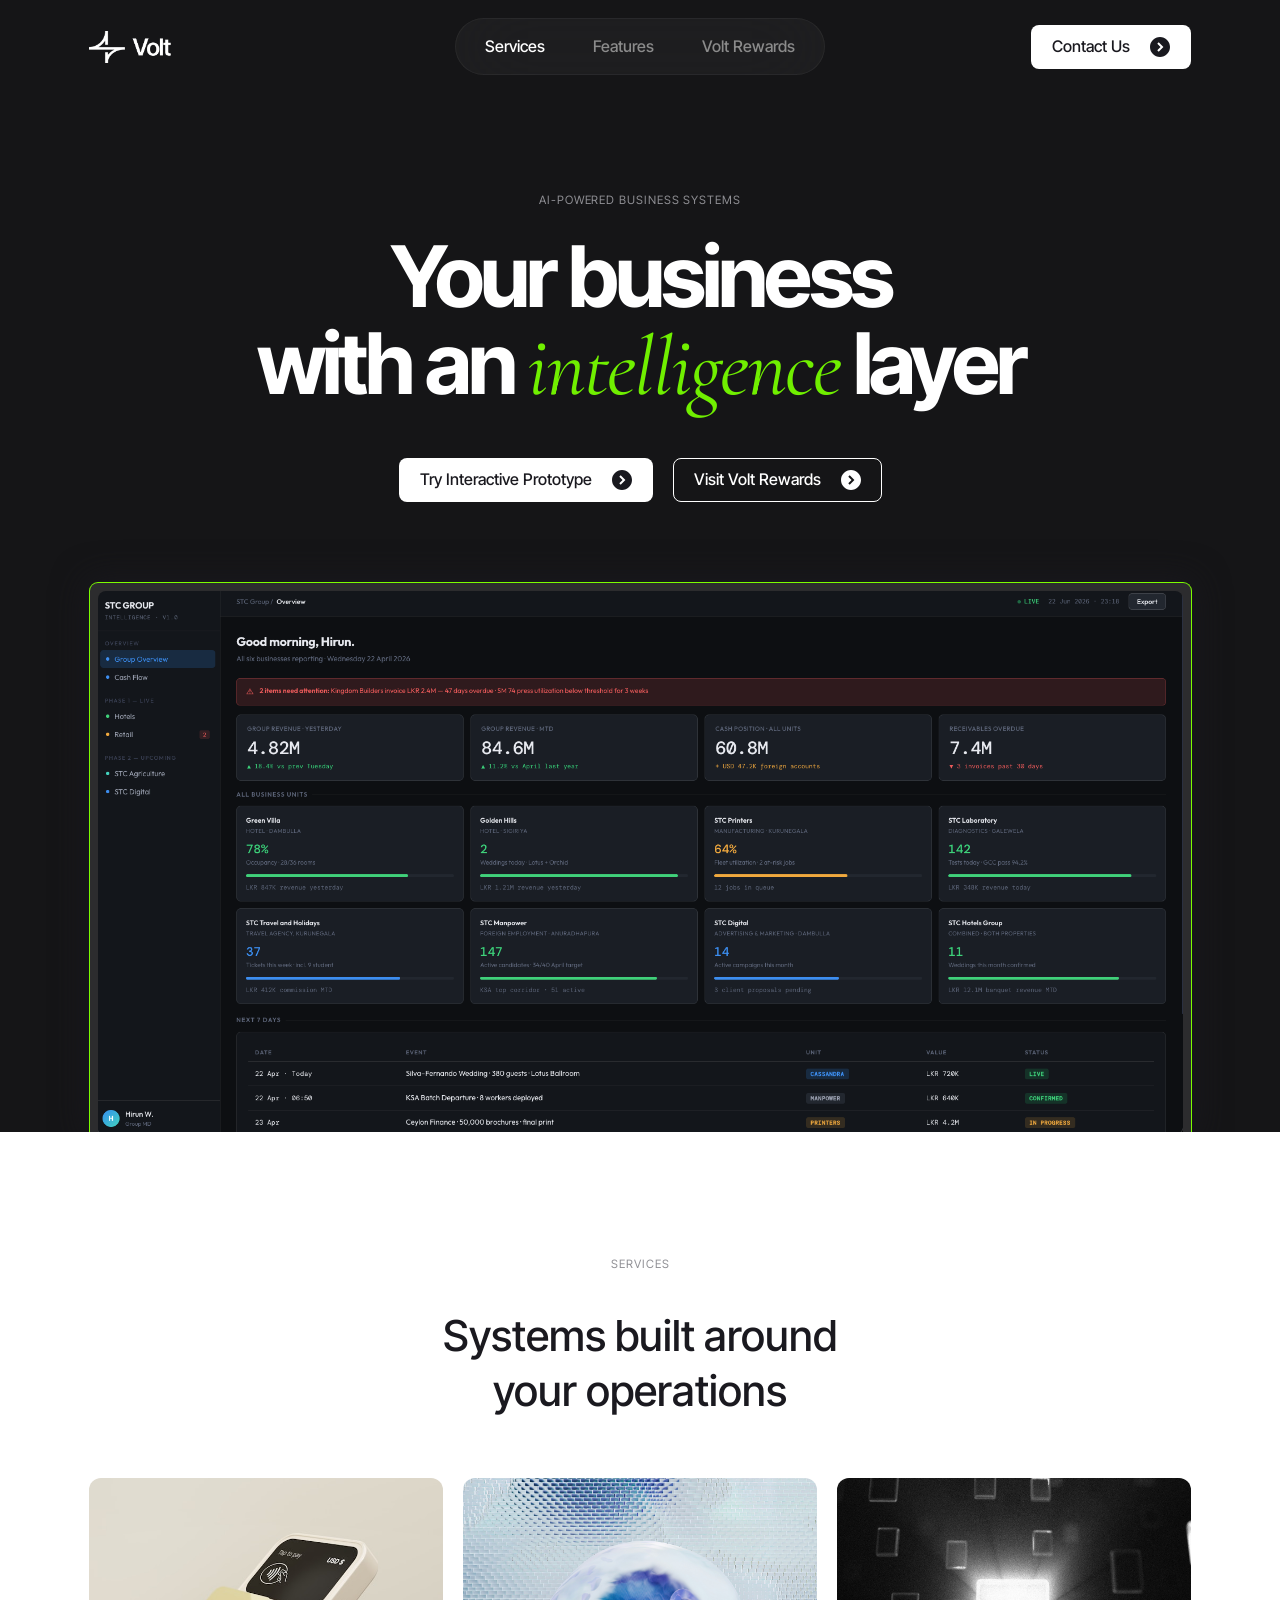
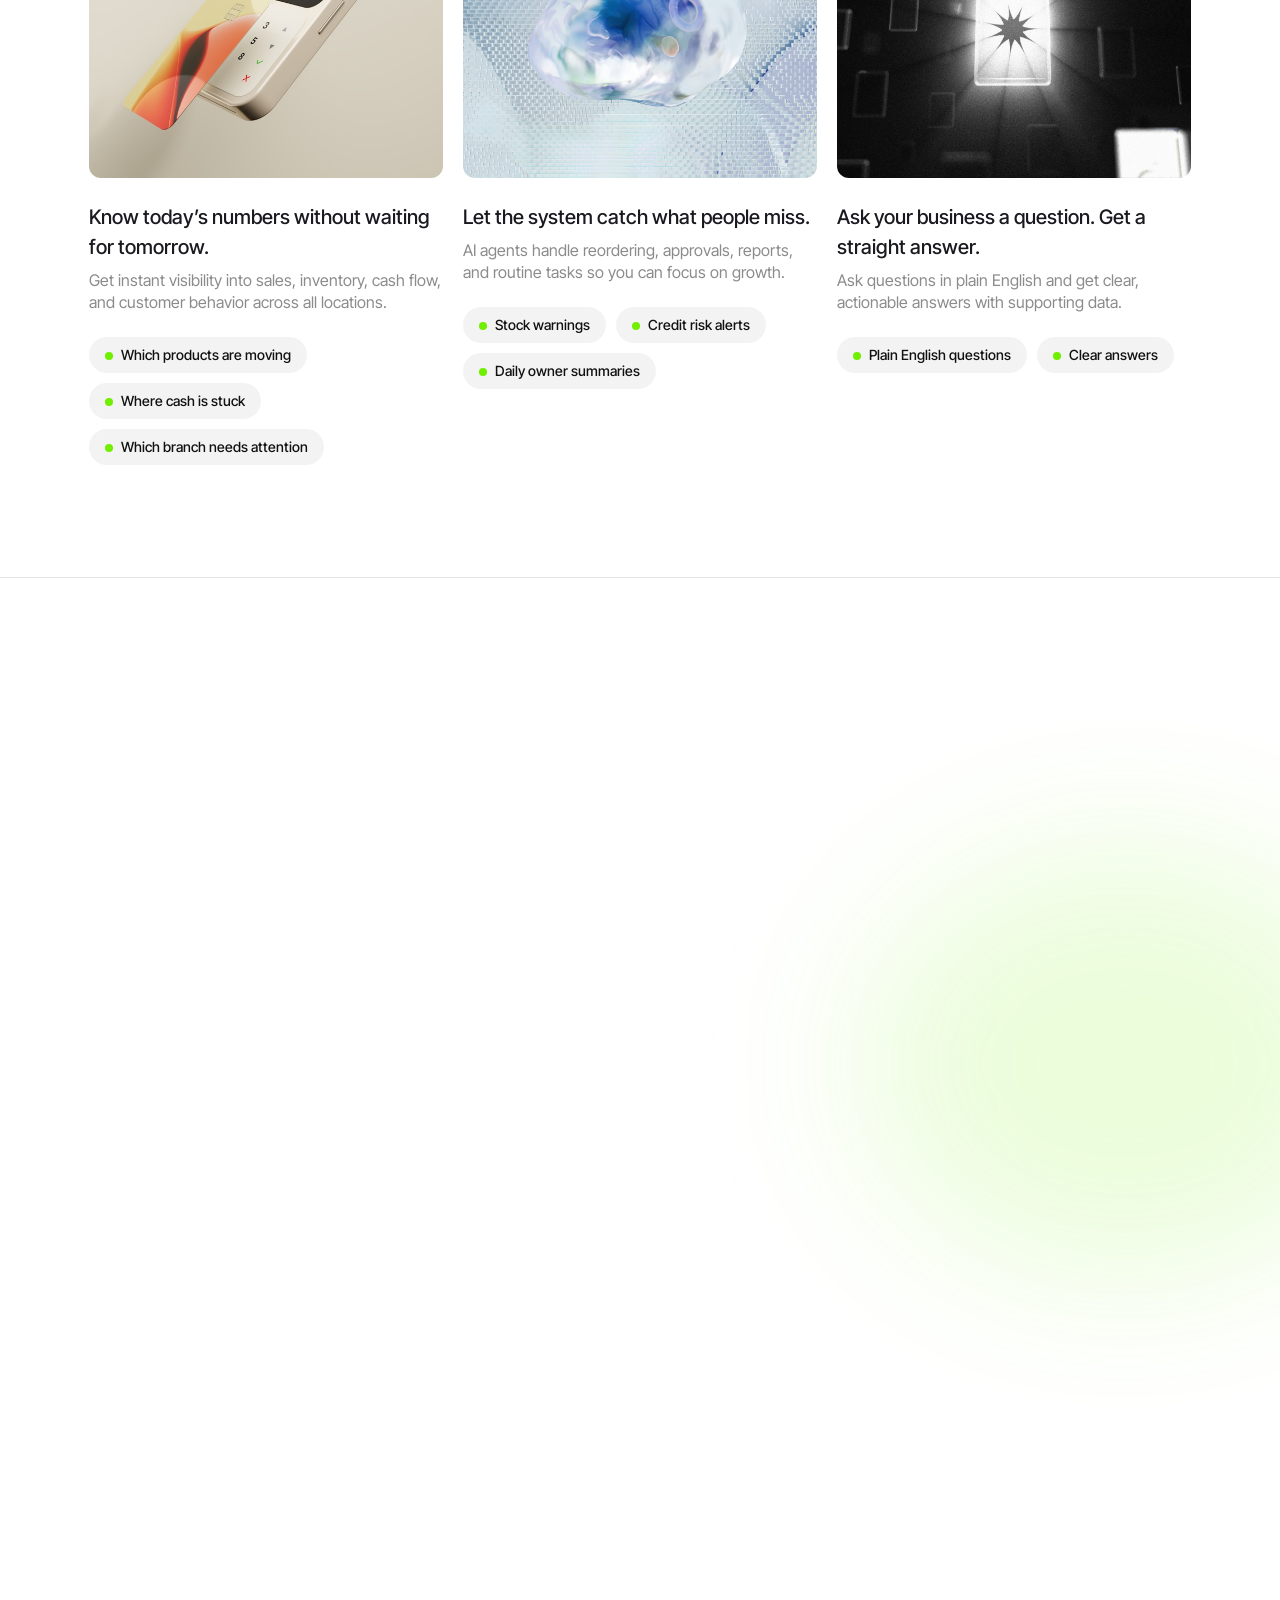
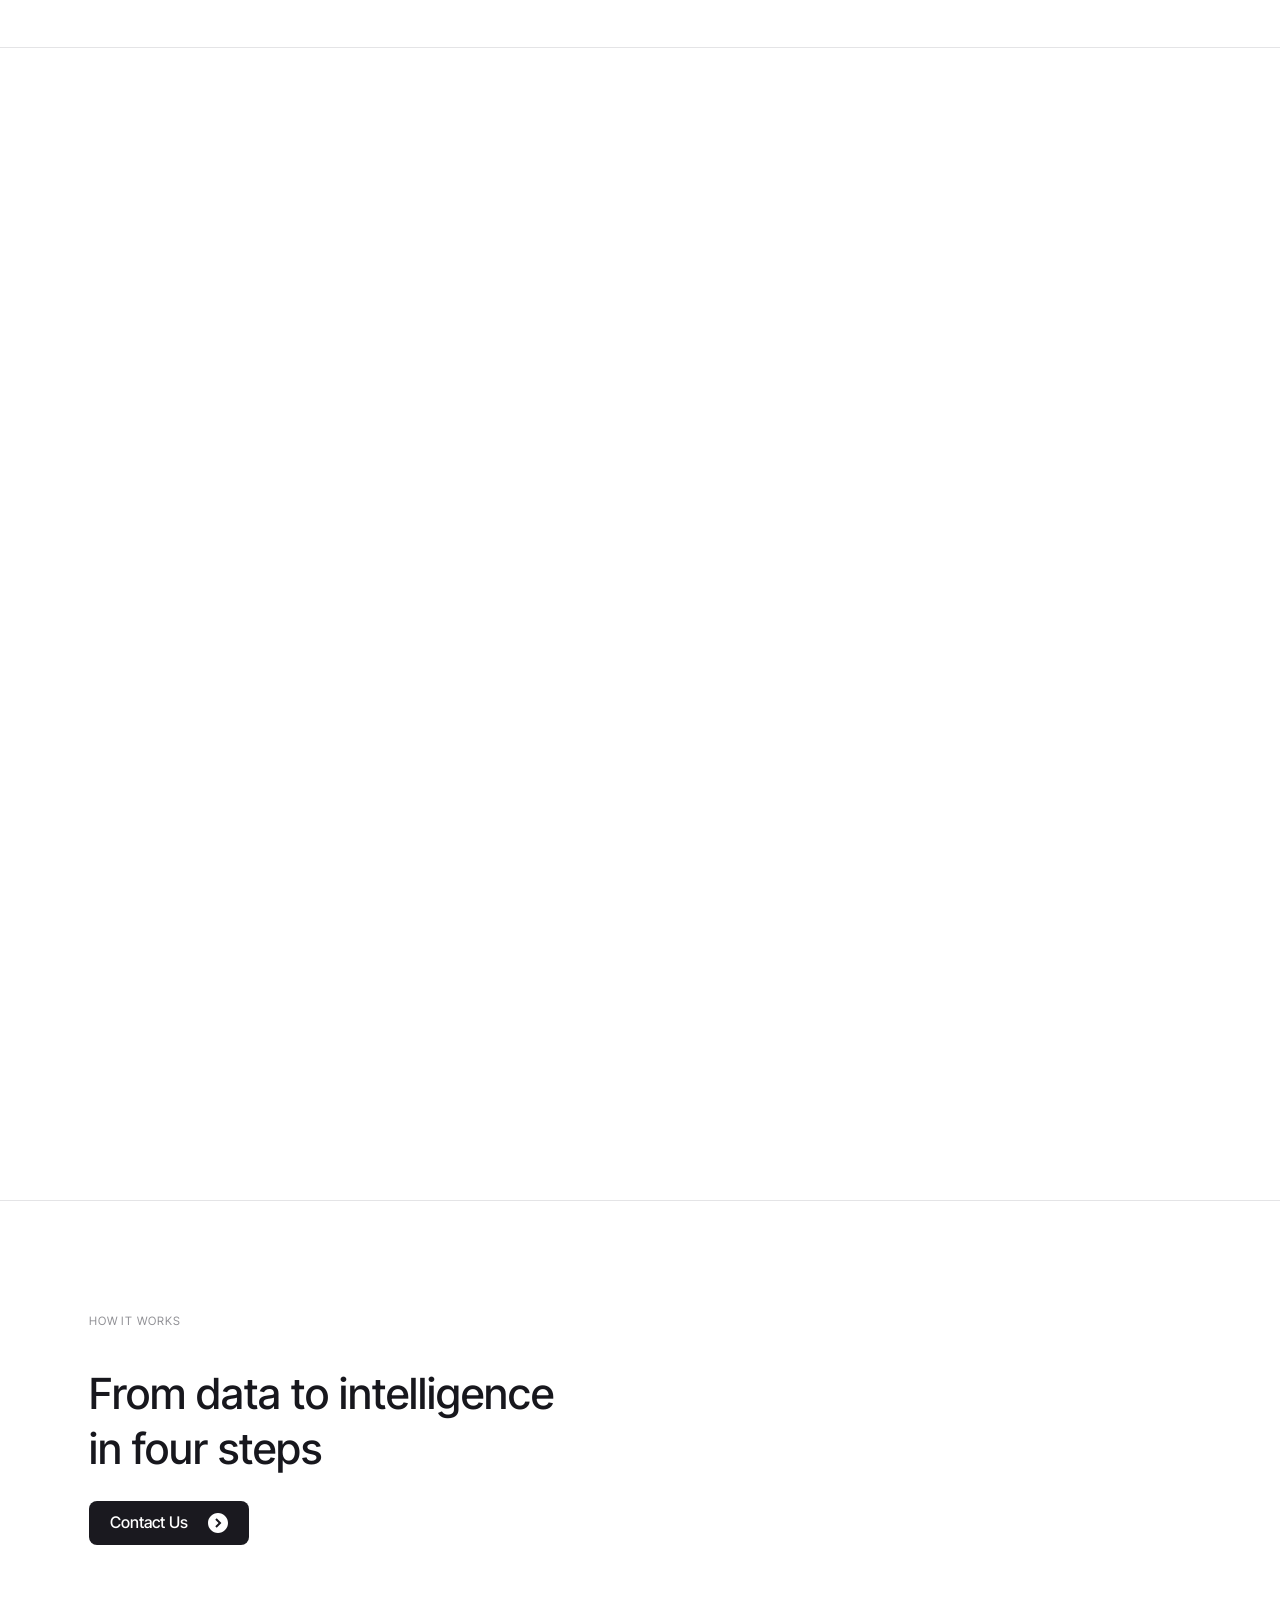
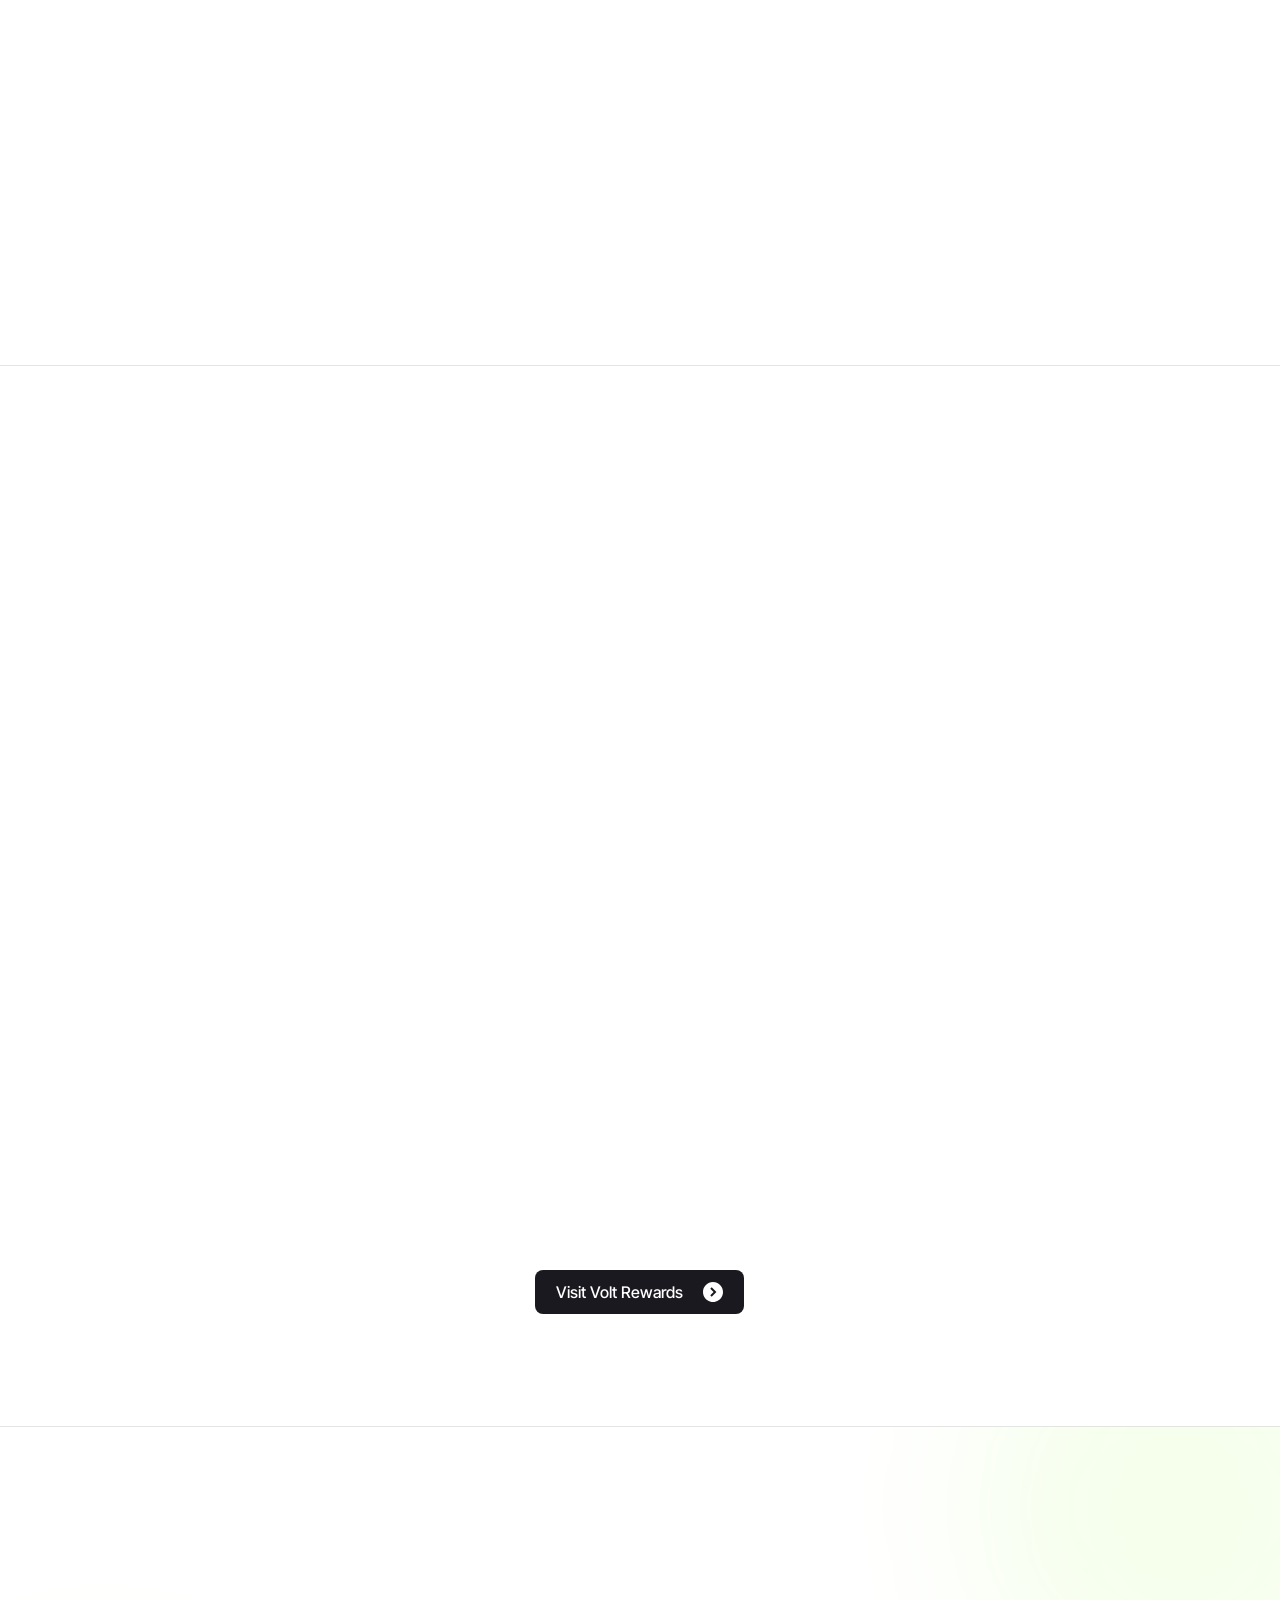
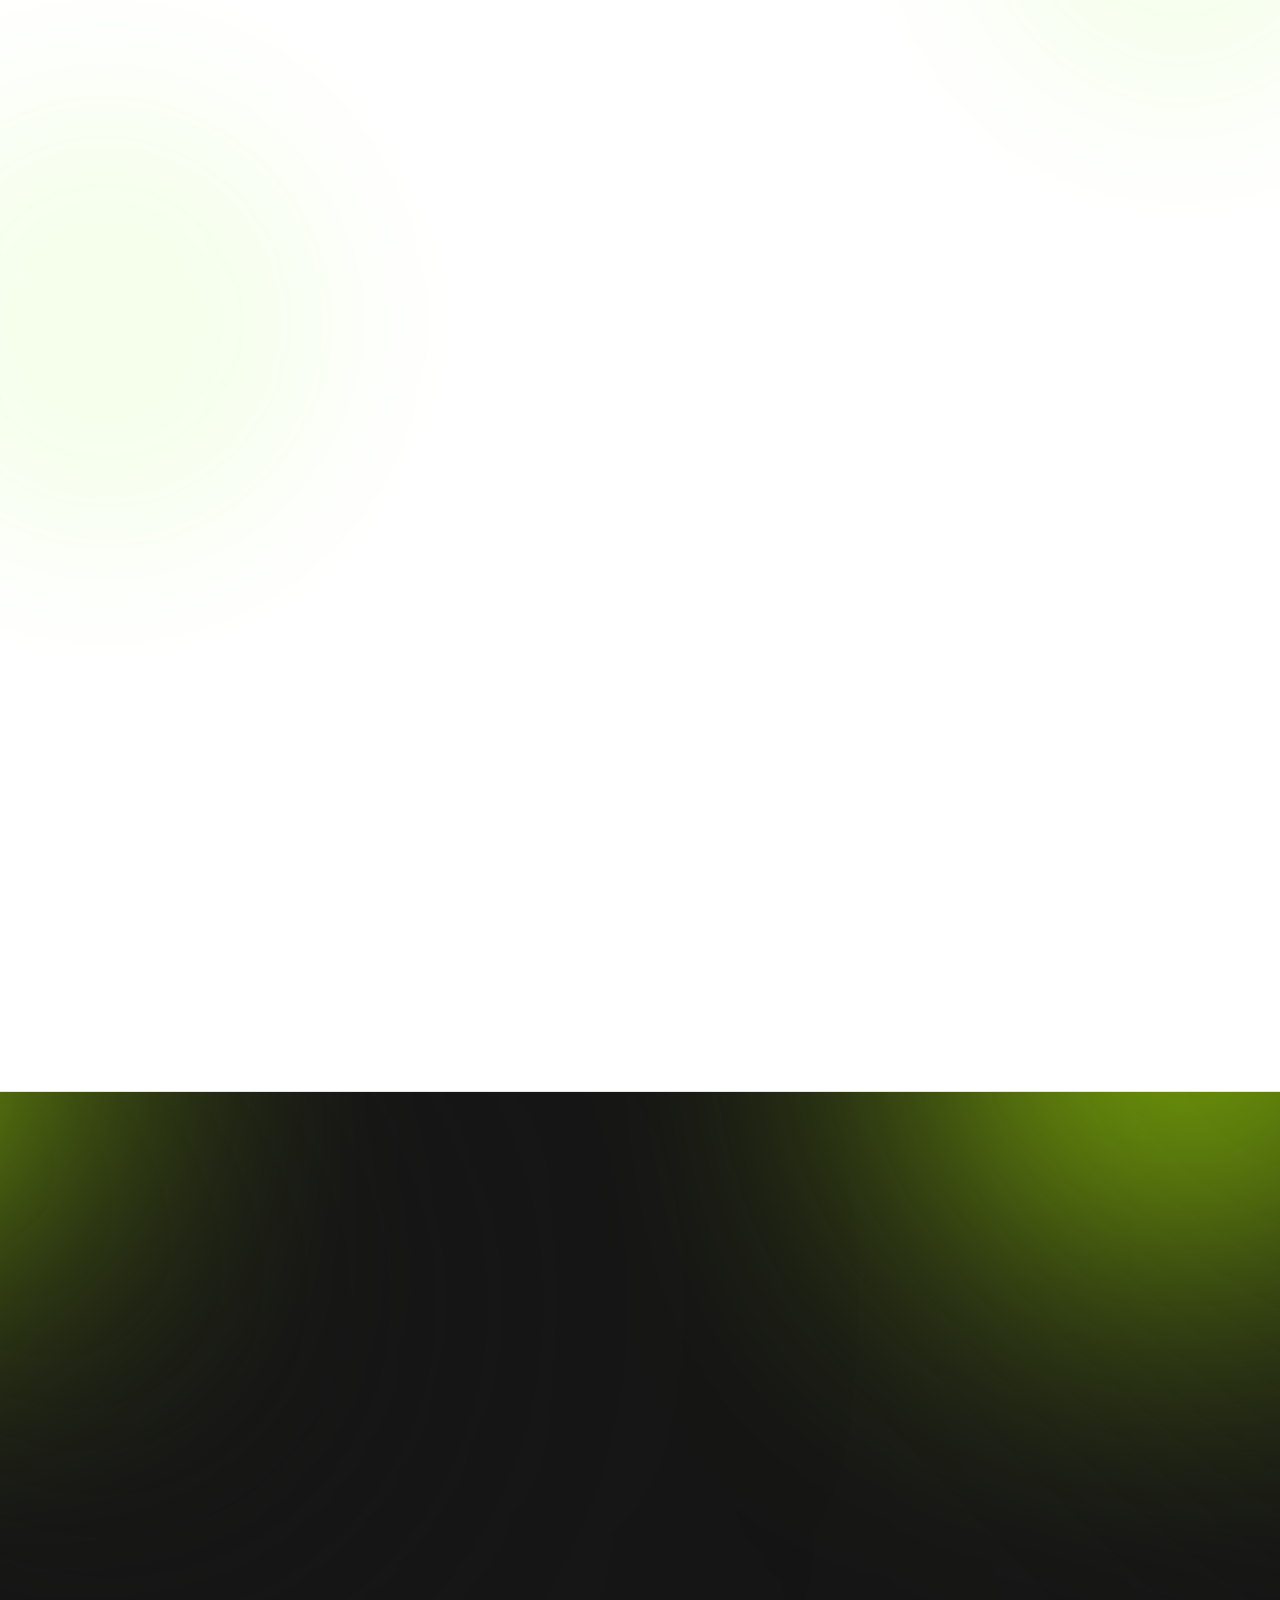
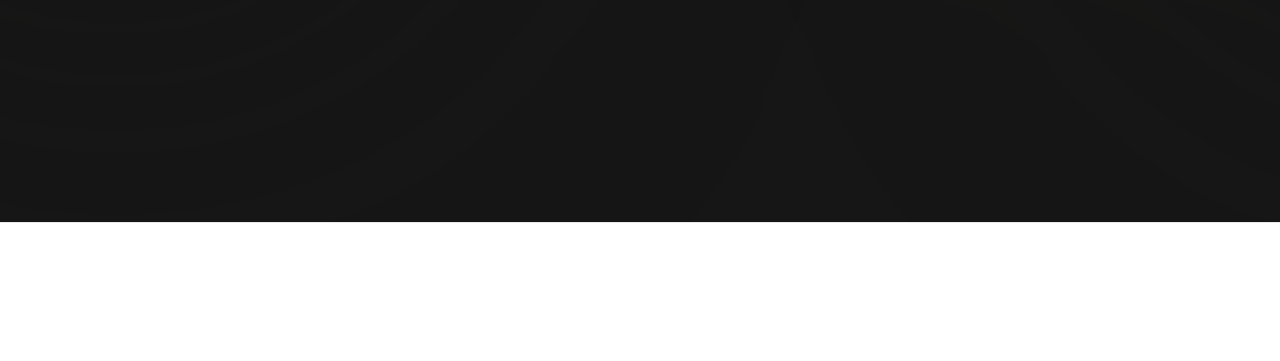
==== commit 1d234790: "Enhance feature panels with AI blob animations and improve responsive styles" ====
--- a/index.html
+++ b/index.html
@@ -110,13 +110,15 @@
                             every module works together seamlessly with real-time intelligence.</p><a class="button button--dark" href="mailto:info@vbs.lk">Contact Us <span aria-hidden="true"><svg width="20" height="20" viewBox="0 0 20 20" fill="none" xmlns="http://www.w3.org/2000/svg"><path d="M20 10C20 4.49 15.51 0 10 0C4.49 0 0 4.49 0 10C0 15.51 4.49 20 10 20C15.51 20 20 15.51 20 10ZM7.29 13.29L10.58 10L7.29 6.71L8.7 5.3L13.41 10.01L8.7 14.72L7.29 13.31V13.29Z" /></svg></span></a></div>
                 </div>
                 <div class="feature-panels">
-                    <article class="feature-panel feature-panel--dark"><span class="node-icon" aria-hidden="true"><svg width="24" height="24" viewBox="0 0 24 24" fill="none" stroke="currentColor" stroke-width="1.5" stroke-linecap="round" stroke-linejoin="round"><rect x="3" y="3" width="8" height="8" rx="1"/><rect x="13" y="3" width="8" height="8" rx="1"/><rect x="3" y="13" width="8" height="8" rx="1"/><rect x="13" y="13" width="8" height="8" rx="1"/></svg></span>
+                    <article class="feature-panel feature-panel--dark">
+                        <span class="ai-blob" aria-hidden="true"><i></i><i></i><i></i><i></i><i></i><i></i><i></i><i></i><i></i><i></i><i></i><i></i><i></i><i></i><i></i><i></i><i></i><i></i></span>
                         <div>
                             <h3>Modern Operations Interface</h3>
                             <p>Clean, intuitive dashboard designed for daily use with full customization to match your workflows.</p>
                         </div>
                     </article>
-                    <article class="feature-panel"><span class="node-icon" aria-hidden="true"><svg width="24" height="24" viewBox="0 0 24 24" fill="none" stroke="currentColor" stroke-width="1.5" stroke-linecap="round" stroke-linejoin="round"><polygon points="12,2 15.09,8.26 22,9.27 17,14.14 18.18,21.02 12,17.77 5.82,21.02 7,14.14 2,9.27 8.91,8.26 12,2"/></svg></span>
+                    <article class="feature-panel">
+                        <span class="ai-blob" aria-hidden="true"><i></i><i></i><i></i><i></i><i></i><i></i><i></i><i></i><i></i><i></i><i></i><i></i><i></i><i></i><i></i><i></i><i></i><i></i></span>
                         <div>
                             <h3>AI Intelligence Panel</h3>
                             <p>Conversational AI that turns your data and interactions into smart recommendations and automated actions.</p>
--- a/styles/sections.css
+++ b/styles/sections.css
@@ -355,10 +355,12 @@
 }
 
 .feature-panel {
+    position: relative;
+    overflow: hidden;
     box-sizing: border-box;
     display: flex;
     flex-direction: column;
-    justify-content: space-between;
+    justify-content: flex-end;
     align-items: flex-start;
     padding: 24px;
     gap: 24px;
@@ -370,6 +372,11 @@
     border-radius: 12px;
 }
 
+.feature-panel > *:not(.ai-blob) {
+    position: relative;
+    z-index: 1;
+}
+
 .feature-panel--dark {
     color: #fff;
     border-color: #000;
@@ -378,6 +385,253 @@
 
 .feature-panel p {
     margin-bottom: 0;
+}
+
+.ai-blob {
+    --blob-color: #1A191F;
+    position: absolute;
+    inset: 12px;
+    z-index: 0;
+    pointer-events: none;
+    opacity: .72;
+}
+
+.feature-panel--dark .ai-blob {
+    --blob-color: #fff;
+    opacity: .86;
+}
+
+.ai-blob::before {
+    content: none;
+}
+
+.ai-blob i {
+    position: absolute;
+    top: var(--particle-top);
+    left: var(--particle-left);
+    display: block;
+    width: var(--particle-size, 8px);
+    height: var(--particle-size, 8px);
+    border-radius: var(--particle-radius, 50%);
+    background: var(--blob-color);
+    opacity: var(--particle-opacity, .78);
+    box-shadow: 0 0 var(--particle-glow, 7px) rgba(112, 239, 0, .16);
+    transform: translate(-50%, -50%) rotate(var(--particle-rotate, 0deg));
+    animation: ai-debris-float var(--particle-speed, 8s) ease-in-out infinite alternate;
+    animation-delay: var(--particle-delay, 0s);
+}
+
+.ai-blob i:nth-child(1) {
+    --particle-top: 12%;
+    --particle-left: 10%;
+    --particle-drift-x: 28px;
+    --particle-drift-y: 18px;
+    --particle-size: 10px;
+    --particle-speed: 7.2s;
+    --particle-radius: 3px;
+    --particle-rotate: 18deg;
+}
+
+.ai-blob i:nth-child(2) {
+    --particle-top: 8%;
+    --particle-left: 34%;
+    --particle-drift-x: -18px;
+    --particle-drift-y: 32px;
+    --particle-size: 6px;
+    --particle-speed: 8.2s;
+    --particle-delay: -.5s;
+}
+
+.ai-blob i:nth-child(3) {
+    --particle-top: 10%;
+    --particle-left: 74%;
+    --particle-drift-x: -34px;
+    --particle-drift-y: 24px;
+    --particle-size: 8px;
+    --particle-speed: 7.7s;
+    --particle-radius: 2px;
+    --particle-rotate: -12deg;
+    --particle-delay: -1.1s;
+}
+
+.ai-blob i:nth-child(4) {
+    --particle-top: 28%;
+    --particle-left: 88%;
+    --particle-drift-x: -36px;
+    --particle-drift-y: -20px;
+    --particle-size: 5px;
+    --particle-speed: 9.1s;
+    --particle-delay: -.8s;
+}
+
+.ai-blob i:nth-child(5) {
+    --particle-top: 34%;
+    --particle-left: 14%;
+    --particle-drift-x: 34px;
+    --particle-drift-y: -24px;
+    --particle-size: 9px;
+    --particle-speed: 7.4s;
+    --particle-radius: 1px;
+    --particle-rotate: 32deg;
+    --particle-delay: -1.4s;
+}
+
+.ai-blob i:nth-child(6) {
+    --particle-top: 38%;
+    --particle-left: 42%;
+    --particle-drift-x: 26px;
+    --particle-drift-y: -28px;
+    --particle-size: 6px;
+    --particle-speed: 8.8s;
+    --particle-delay: -.2s;
+}
+
+.ai-blob i:nth-child(7) {
+    --particle-top: 44%;
+    --particle-left: 66%;
+    --particle-drift-x: -26px;
+    --particle-drift-y: 30px;
+    --particle-size: 12px;
+    --particle-speed: 7.9s;
+    --particle-opacity: .5;
+    --particle-radius: 2px;
+    --particle-rotate: -26deg;
+}
+
+.ai-blob i:nth-child(8) {
+    --particle-top: 68%;
+    --particle-left: 8%;
+    --particle-drift-x: 26px;
+    --particle-drift-y: 18px;
+    --particle-size: 5px;
+    --particle-speed: 6s;
+    --particle-delay: -1.8s;
+    --particle-opacity: .42;
+}
+
+.ai-blob i:nth-child(9) {
+    --particle-top: 76%;
+    --particle-left: 32%;
+    --particle-drift-x: -22px;
+    --particle-drift-y: -32px;
+    --particle-size: 7px;
+    --particle-speed: 5.8s;
+    --particle-delay: -.9s;
+    --particle-opacity: .5;
+    --particle-radius: 2px;
+    --particle-rotate: 22deg;
+}
+
+.ai-blob i:nth-child(10) {
+    --particle-top: 78%;
+    --particle-left: 58%;
+    --particle-drift-x: 36px;
+    --particle-drift-y: -22px;
+    --particle-size: 6px;
+    --particle-speed: 6.4s;
+    --particle-delay: -2.2s;
+    --particle-opacity: .46;
+}
+
+.ai-blob i:nth-child(11) {
+    --particle-top: 70%;
+    --particle-left: 86%;
+    --particle-drift-x: -34px;
+    --particle-drift-y: -30px;
+    --particle-size: 5px;
+    --particle-speed: 5.5s;
+    --particle-delay: -1.2s;
+    --particle-opacity: .44;
+}
+
+.ai-blob i:nth-child(12) {
+    --particle-top: 22%;
+    --particle-left: 54%;
+    --particle-drift-x: 24px;
+    --particle-drift-y: 36px;
+    --particle-size: 4px;
+    --particle-speed: 6.8s;
+    --particle-delay: -2.8s;
+    --particle-opacity: .38;
+}
+
+.ai-blob i:nth-child(13) {
+    --particle-top: 20%;
+    --particle-left: 24%;
+    --particle-drift-x: 20px;
+    --particle-drift-y: -34px;
+    --particle-size: 4px;
+    --particle-speed: 5.9s;
+    --particle-delay: -3.1s;
+    --particle-opacity: .42;
+}
+
+.ai-blob i:nth-child(14) {
+    --particle-top: 56%;
+    --particle-left: 48%;
+    --particle-drift-x: -28px;
+    --particle-drift-y: 20px;
+    --particle-size: 7px;
+    --particle-speed: 4.9s;
+    --particle-delay: -1.7s;
+    --particle-opacity: .52;
+    --particle-radius: 2px;
+    --particle-rotate: -18deg;
+}
+
+.ai-blob i:nth-child(15) {
+    --particle-top: 18%;
+    --particle-left: 82%;
+    --particle-drift-x: 22px;
+    --particle-drift-y: 34px;
+    --particle-size: 4px;
+    --particle-speed: 6.2s;
+    --particle-delay: -.4s;
+    --particle-opacity: .4;
+}
+
+.ai-blob i:nth-child(16) {
+    --particle-top: 88%;
+    --particle-left: 18%;
+    --particle-drift-x: 30px;
+    --particle-drift-y: -20px;
+    --particle-size: 5px;
+    --particle-speed: 5.4s;
+    --particle-delay: -2.4s;
+    --particle-opacity: .46;
+}
+
+.ai-blob i:nth-child(17) {
+    --particle-top: 50%;
+    --particle-left: 88%;
+    --particle-drift-x: -24px;
+    --particle-drift-y: 32px;
+    --particle-size: 8px;
+    --particle-speed: 4.6s;
+    --particle-delay: -3.4s;
+    --particle-opacity: .5;
+    --particle-radius: 1px;
+    --particle-rotate: 38deg;
+}
+
+.ai-blob i:nth-child(18) {
+    --particle-top: 52%;
+    --particle-left: 8%;
+    --particle-drift-x: 34px;
+    --particle-drift-y: 26px;
+    --particle-size: 6px;
+    --particle-speed: 6.6s;
+    --particle-delay: -2s;
+    --particle-opacity: .44;
+}
+
+@keyframes ai-debris-float {
+    from {
+        transform: translate(-50%, -50%) rotate(var(--particle-rotate, 0deg)) scale(.82);
+    }
+    to {
+        transform: translate(calc(-50% + var(--particle-drift-x)), calc(-50% + var(--particle-drift-y))) rotate(calc(var(--particle-rotate, 0deg) + 80deg)) scale(1.08);
+    }
 }
 
 .node-icon {
--- a/styles/responsive.css
+++ b/styles/responsive.css
@@ -112,7 +112,10 @@
     .chat-bubble,
     .typing-dots i,
     .chat-status-dot,
-    .typing-caret {
+    .typing-caret,
+    .ai-blob,
+    .ai-blob::before,
+    .ai-blob i {
         animation: none !important;
     }
     .reveal-item {
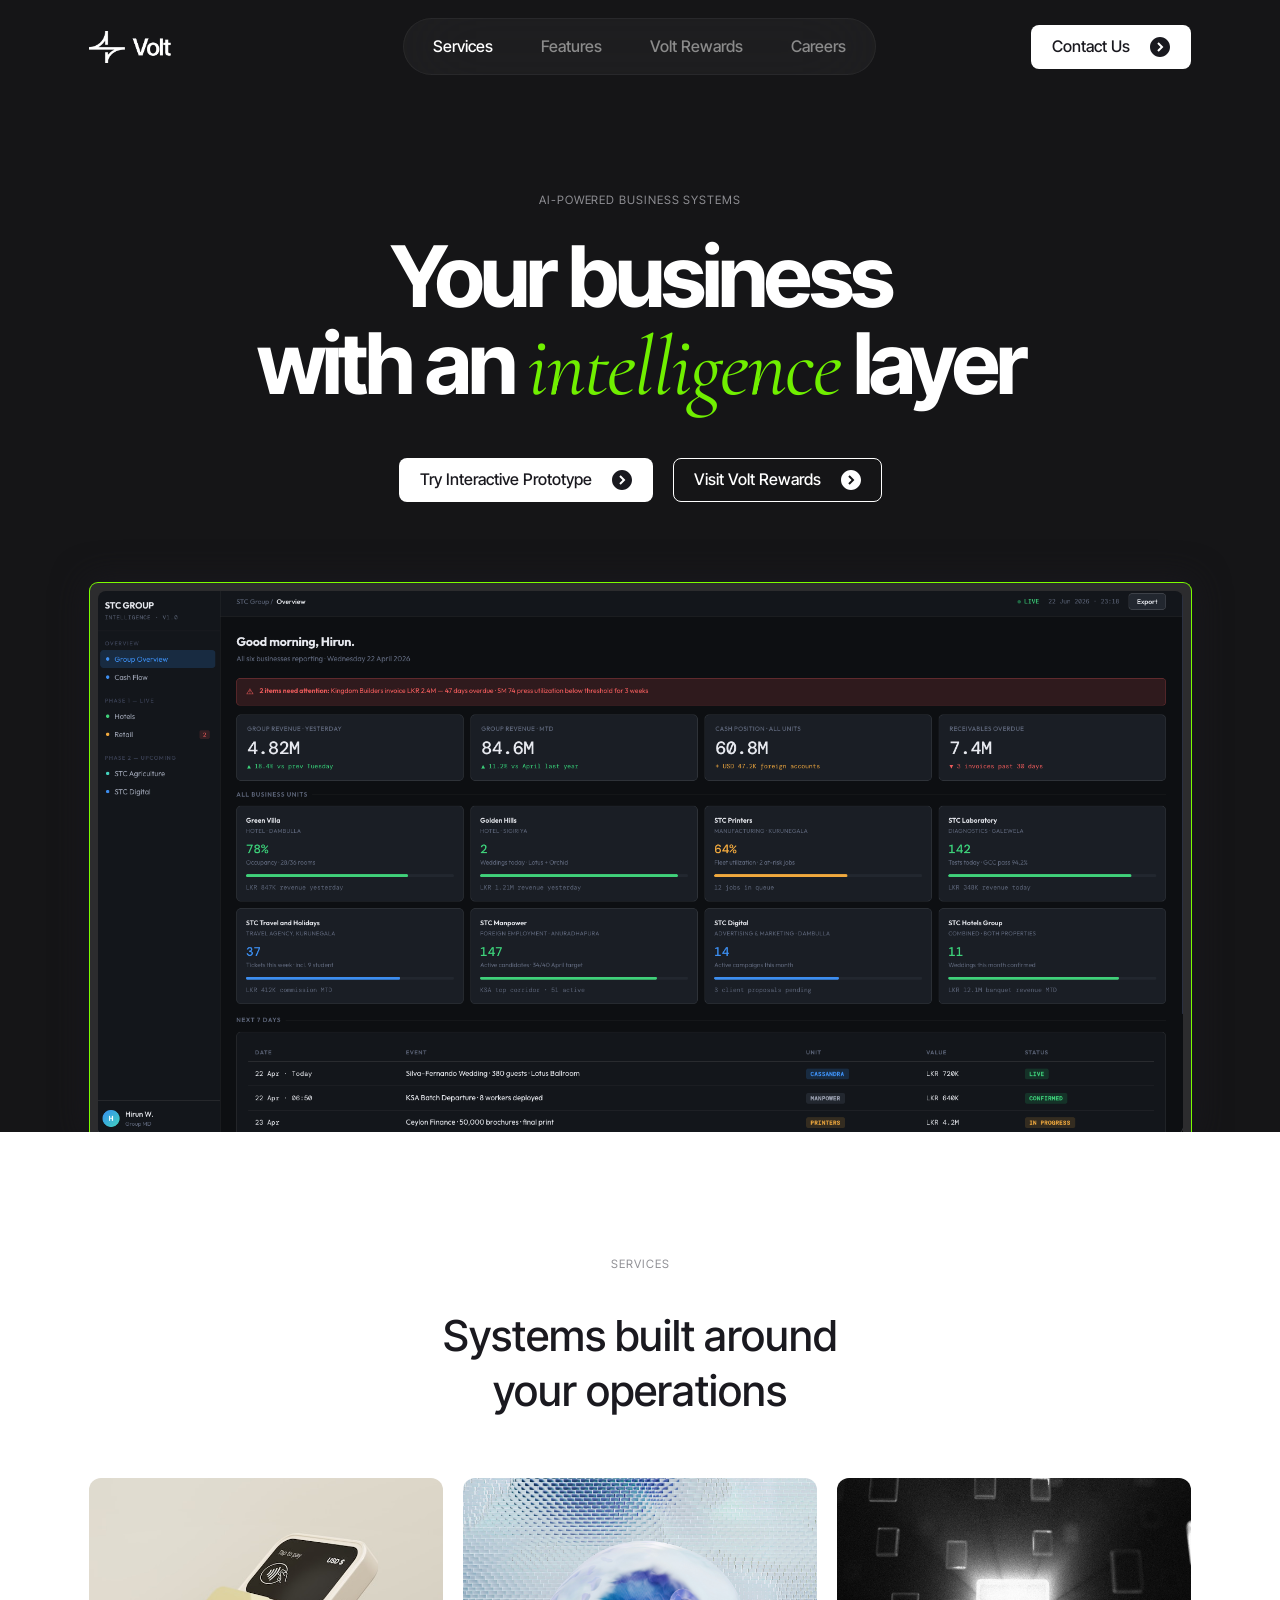
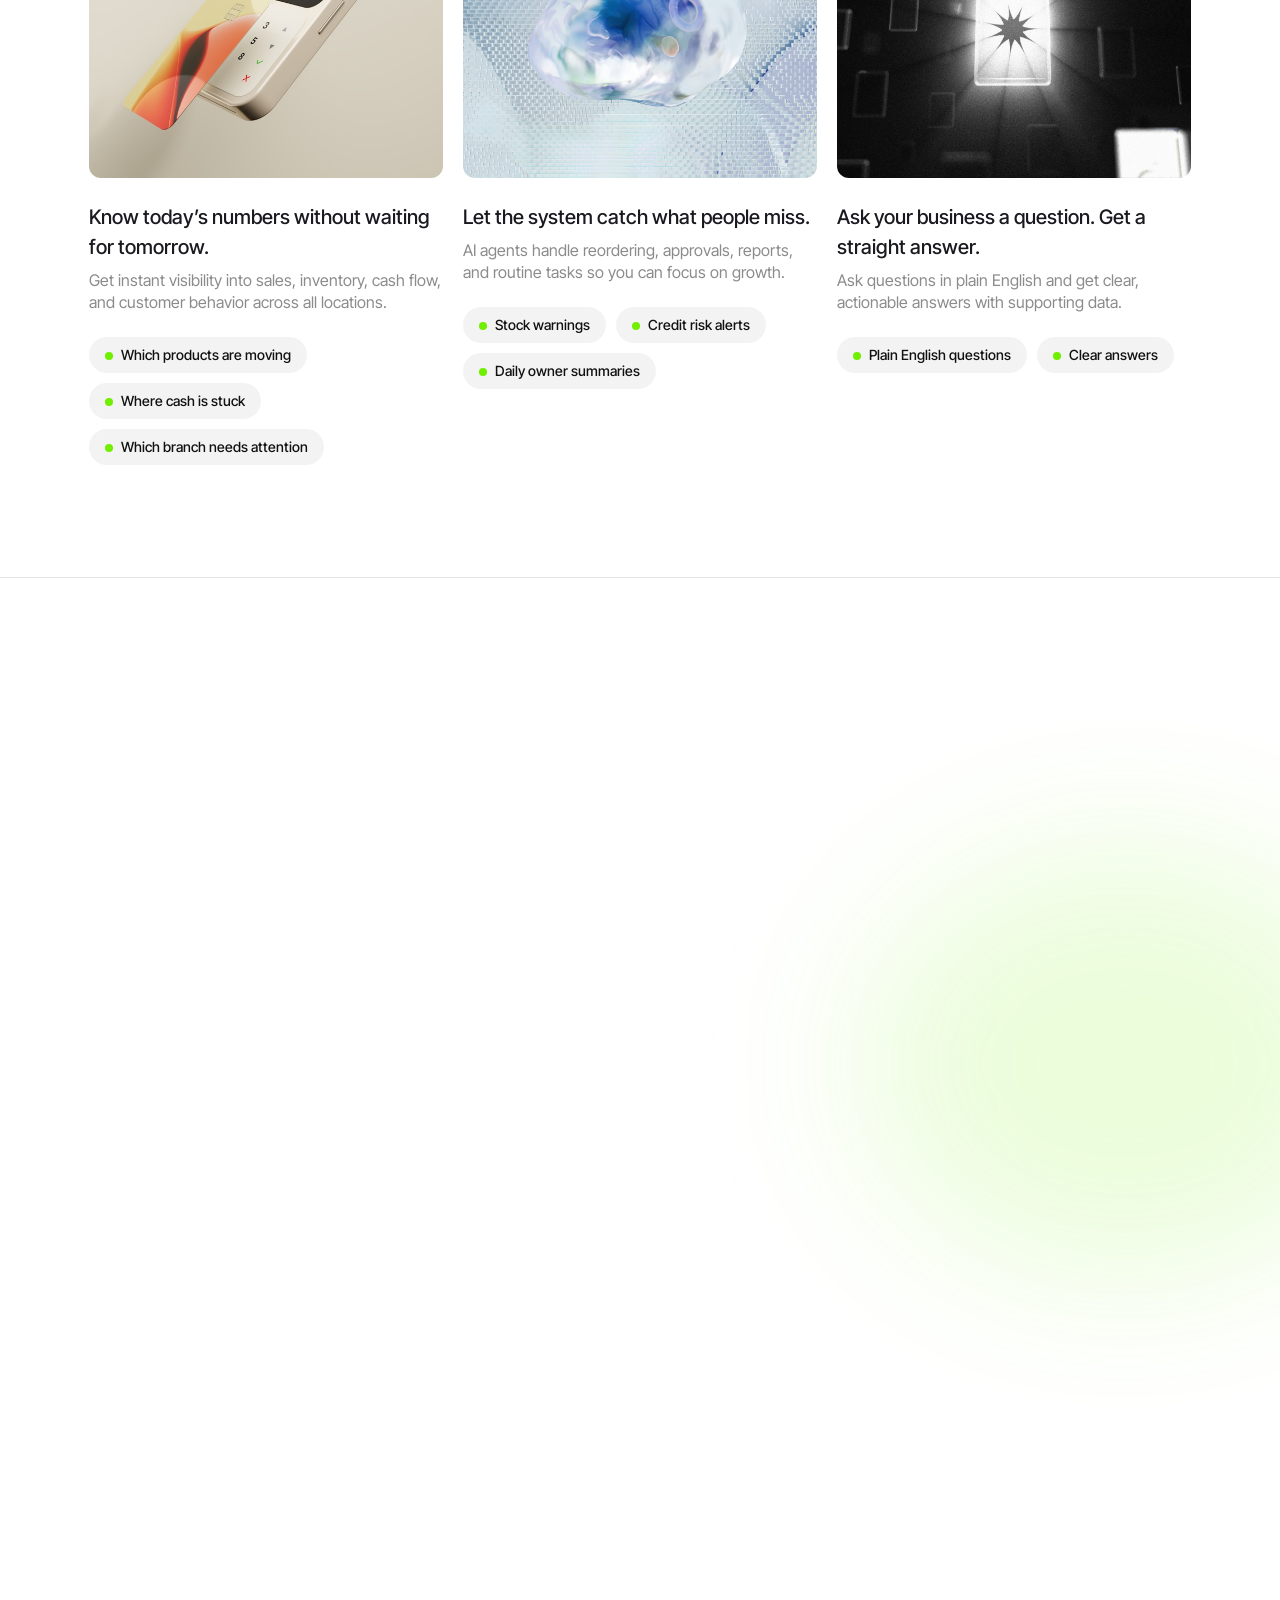
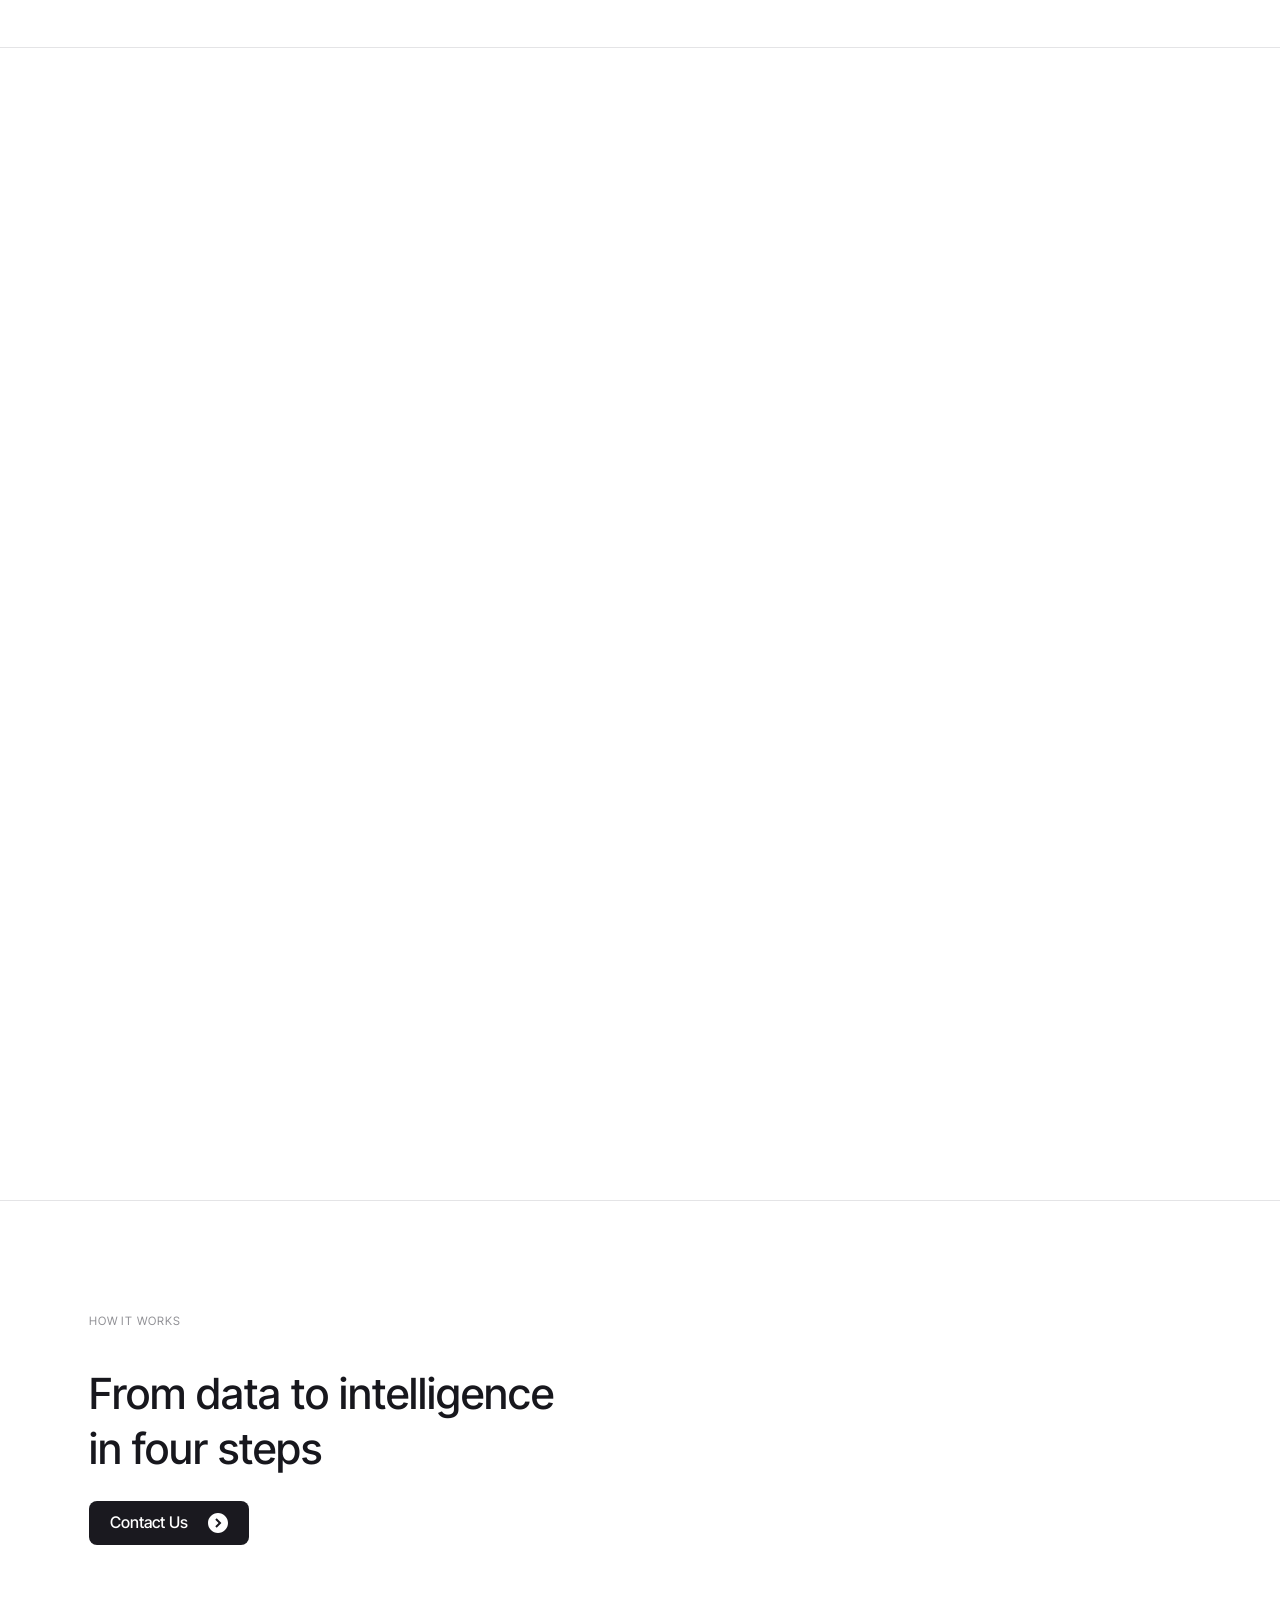
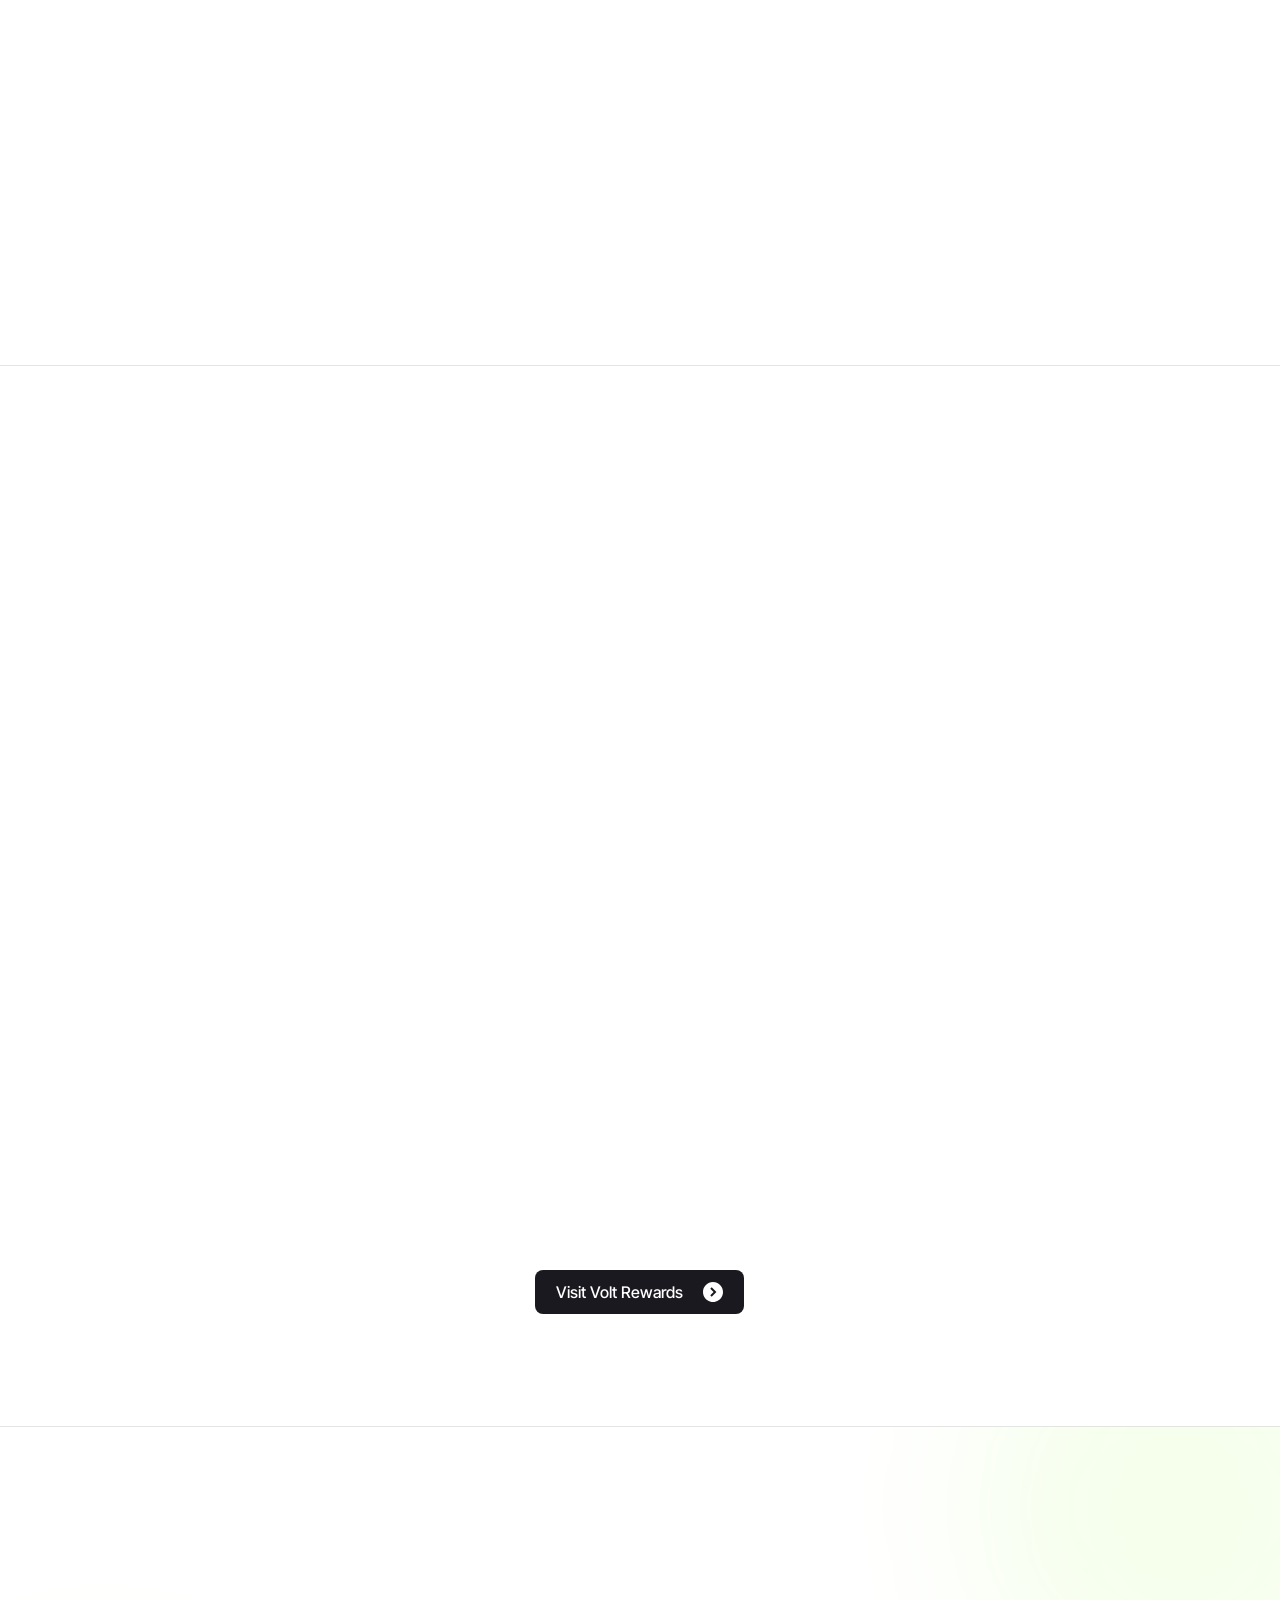
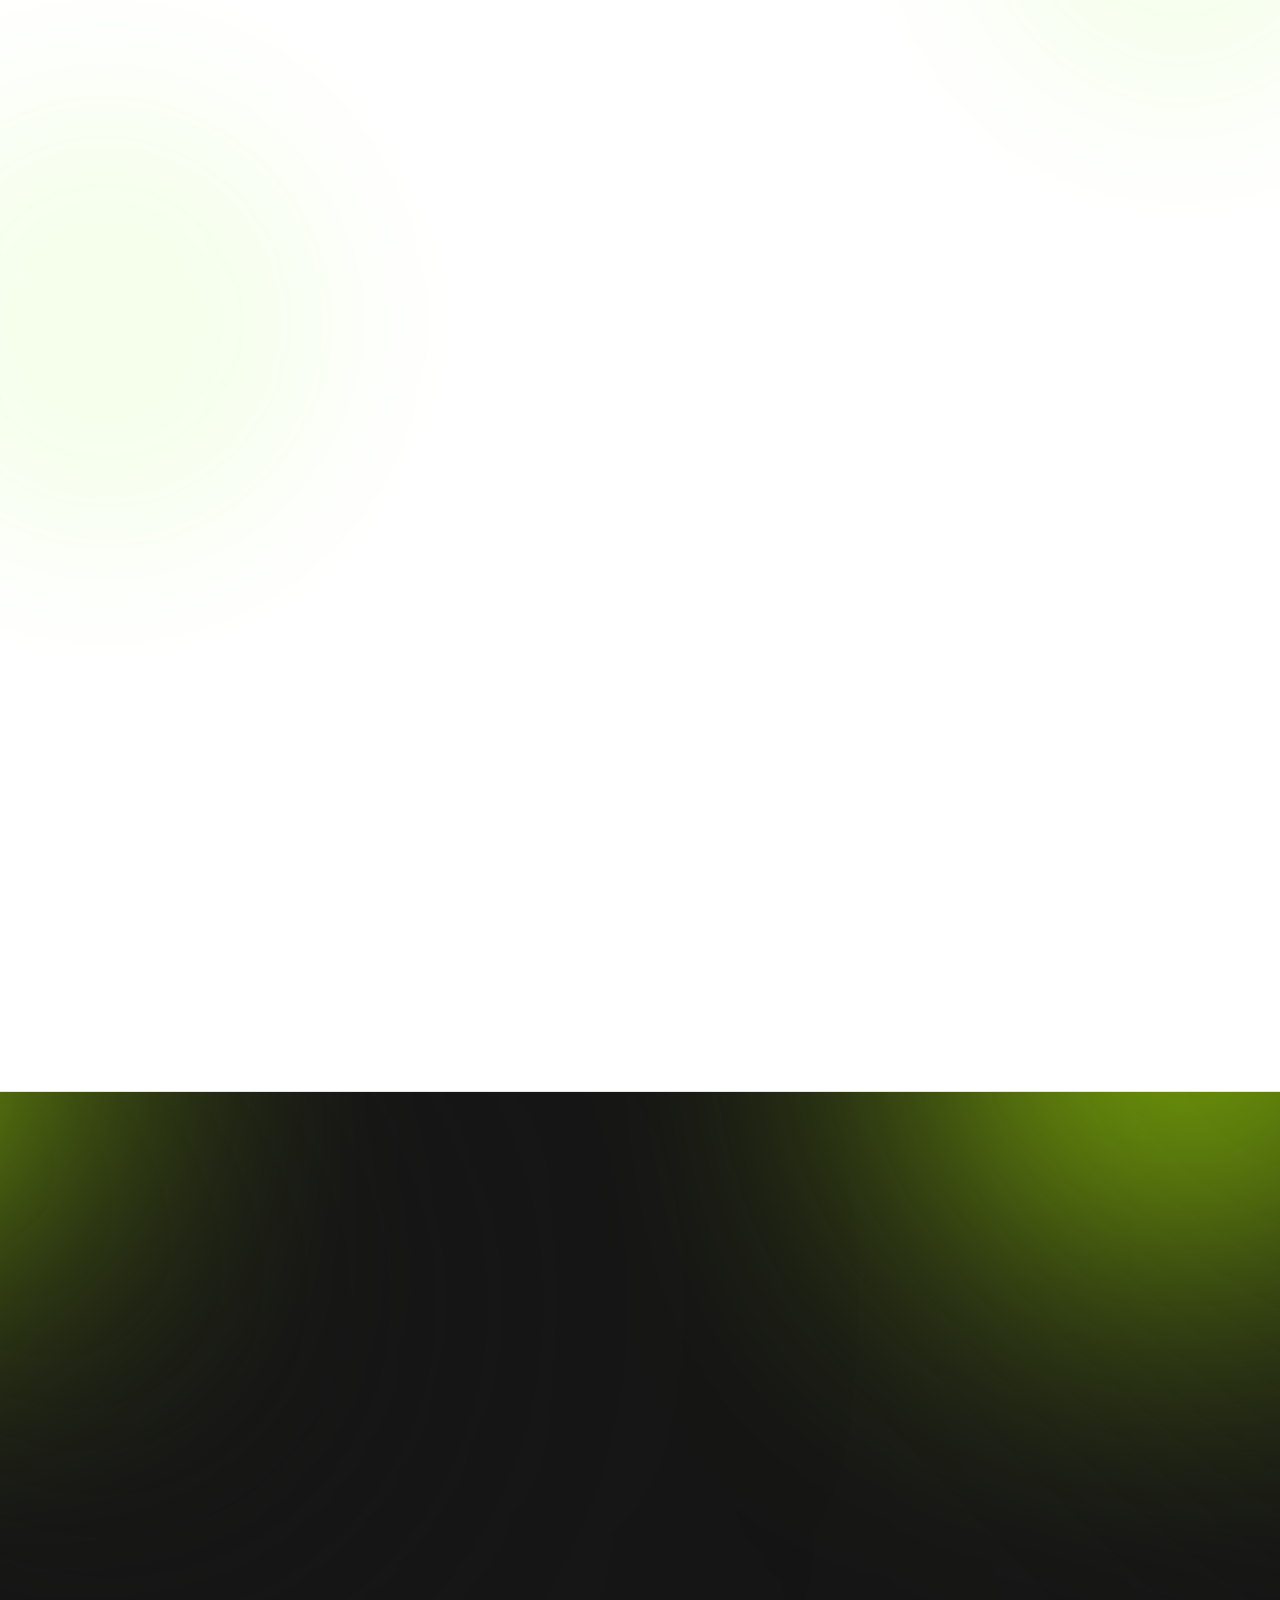
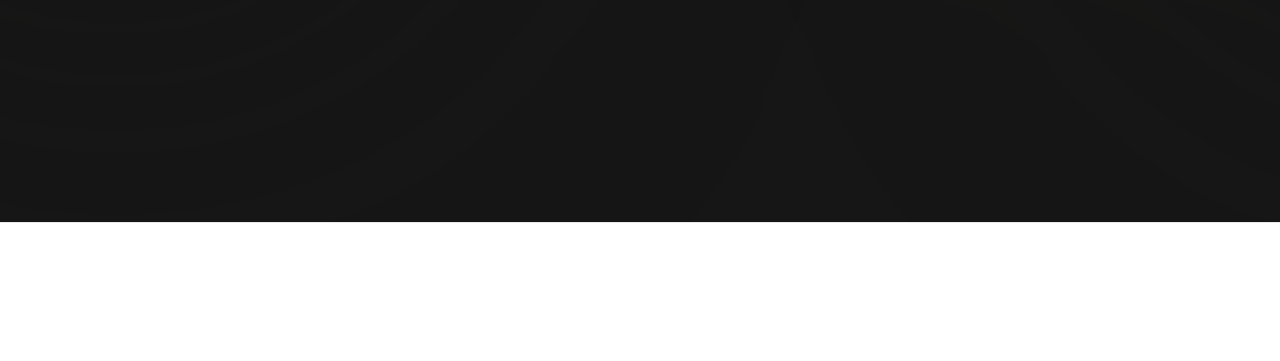
==== commit 7d84aced: "added /careers" ====
--- a/index.html
+++ b/index.html
@@ -20,6 +20,7 @@
     <link rel="stylesheet" href="/styles/sections.css">
     <link rel="stylesheet" href="/styles/prototype.css">
     <link rel="stylesheet" href="/styles/responsive.css">
+    <link rel="stylesheet" href="/styles/careers.css">
 </head>
 
 <body>
@@ -32,9 +33,13 @@
                 <a href="#services">Services</a>
                 <a href="#features">Features</a>
                 <a href="#rewards">Volt Rewards</a>
-            </nav>
+                <a href="/careers.html">Careers</a> </nav>
 
             <a class="button button--light" href="mailto:info@vbs.lk">Contact Us <span aria-hidden="true"><svg width="20" height="20" viewBox="0 0 20 20" fill="none" xmlns="http://www.w3.org/2000/svg"><path d="M20 10C20 4.49 15.51 0 10 0C4.49 0 0 4.49 0 10C0 15.51 4.49 20 10 20C15.51 20 20 15.51 20 10ZM7.29 13.29L10.58 10L7.29 6.71L8.7 5.3L13.41 10.01L8.7 14.72L7.29 13.31V13.29Z" fill="#19191F"/></svg></span></a>
+
+            <button class="nav-toggle" aria-label="Toggle navigation" aria-expanded="false">
+                <span></span><span></span><span></span>
+            </button>
         </div>
     </header>
 
@@ -440,6 +445,25 @@
     <script src="/scripts/chat.js" defer></script>
     <script src="/scripts/prototype.js" defer></script>
     <script src="/scripts/reveal.js" defer></script>
+    <script>
+        (function() {
+            var toggle = document.querySelector('.nav-toggle');
+            var nav = document.querySelector('.primary-nav');
+            if (toggle && nav) {
+                toggle.addEventListener('click', function() {
+                    var expanded = this.getAttribute('aria-expanded') === 'true' ? false : true;
+                    this.setAttribute('aria-expanded', expanded);
+                    nav.classList.toggle('is-open', expanded);
+                });
+                document.addEventListener('click', function(e) {
+                    if (!toggle.contains(e.target) && !nav.contains(e.target)) {
+                        toggle.setAttribute('aria-expanded', 'false');
+                        nav.classList.remove('is-open');
+                    }
+                });
+            }
+        })();
+    </script>
 </body>
 
-</html>
+</html>
--- a/styles/careers.css
+++ b/styles/careers.css
@@ -0,0 +1,510 @@
+/* ── Careers page ── */
+/* Uses design tokens from global.css */
+
+.careers {
+  padding-top: 140px;
+  padding-bottom: 100px;
+}
+
+.careers-layout {
+  display: grid;
+  grid-template-columns: 1fr 1fr;
+  gap: clamp(40px, 5vw, 80px);
+  align-items: start;
+}
+
+/* ── Left: intro ── */
+
+.careers-intro h1 {
+  margin: 0 0 18px;
+  font-family: var(--font-sans);
+  font-size: clamp(2rem, 3.35vw, 2.85rem);
+  font-weight: 500;
+  line-height: 1.3;
+  letter-spacing: -.045em;
+  color: var(--color-ink);
+}
+
+.careers-description {
+  margin: 0 0 40px;
+  font-size: 18px;
+  line-height: 1.6;
+  color: var(--color-muted);
+}
+
+/* ── Animated atom infographic ── */
+
+.careers-infographic {
+  position: relative;
+  background: var(--color-ink);
+  border-radius: var(--radius-md);
+  overflow: hidden;
+  padding: 32px 24px;
+  min-height: 280px;
+  display: flex;
+  align-items: center;
+}
+
+.careers-graphic {
+  display: block;
+  width: 100%;
+  height: auto;
+}
+
+/* nucleus */
+.atom-nucleus {
+  animation: atom-pulse 3s ease-in-out infinite;
+}
+
+.atom-nucleus-ring {
+  animation: atom-ring-pulse 3s ease-in-out infinite;
+}
+
+.atom-nucleus-dot {
+  animation: atom-dot-float 5s ease-in-out infinite;
+  animation-delay: calc(var(--nd) * 1s);
+}
+
+@keyframes atom-pulse {
+  0%, 100% { opacity: .4; r: 8; }
+  50% { opacity: .7; r: 10; }
+}
+
+@keyframes atom-ring-pulse {
+  0%, 100% { opacity: .08; r: 14; }
+  50% { opacity: .18; r: 18; }
+}
+
+@keyframes atom-dot-float {
+  0%, 100% { transform: translate(0, 0); opacity: .7; }
+  33% { transform: translate(2px, -2px); opacity: 1; }
+  66% { transform: translate(-1px, 1px); opacity: .6; }
+}
+
+/* orbitals */
+.atom-orbital {
+  animation: atom-spin var(--dur, 6s) linear infinite;
+  transform-origin: 200px 140px;
+}
+
+.atom-orbital:nth-child(4) { animation-direction: reverse; }
+
+@keyframes atom-spin {
+  to { transform: rotate(360deg); }
+}
+
+/* electrons on orbits */
+.atom-electron {
+  animation: atom-electron-orbit var(--ed, 6s) linear infinite;
+  animation-delay: var(--eo, 0s);
+}
+
+@keyframes atom-electron-orbit {
+  0%   { opacity: 0; }
+  5%   { opacity: 1; }
+  20%  { opacity: .9; }
+  50%  { opacity: .5; }
+  80%  { opacity: .9; }
+  95%  { opacity: 1; }
+  100% { opacity: 0; }
+}
+
+/* orbit trails */
+.atom-orbit {
+  animation: atom-orbit-fade 3s ease-in-out infinite alternate;
+}
+
+@keyframes atom-orbit-fade {
+  from { opacity: .08; }
+  to { opacity: .2; }
+}
+
+/* ambient glow */
+.atom-glow {
+  animation: atom-ambient 5s ease-in-out infinite alternate;
+}
+
+@keyframes atom-ambient {
+  from { transform: scale(1); opacity: .02; }
+  to { transform: scale(1.06); opacity: .05; }
+}
+
+/* hazy floating particles */
+.atom-haze {
+  animation: atom-haze-drift 8s ease-in-out infinite;
+  animation-delay: var(--hd, 0s);
+}
+
+@keyframes atom-haze-drift {
+  0%, 100% { opacity: 0; transform: translate(0, 0); }
+  25% { opacity: .5; transform: translate(-8px, -6px); }
+  50% { opacity: .2; transform: translate(6px, -12px); }
+  75% { opacity: .4; transform: translate(10px, 4px); }
+}
+
+@media (prefers-reduced-motion: reduce) {
+  .atom-nucleus,
+  .atom-nucleus-ring,
+  .atom-nucleus-dot,
+  .atom-orbital,
+  .atom-electron,
+  .atom-orbit,
+  .atom-glow,
+  .atom-haze {
+    animation: none !important;
+  }
+  .atom-nucleus { opacity: .5; }
+  .atom-electron { opacity: .6; }
+  .atom-orbit { opacity: .15; }
+  .atom-haze { opacity: .3; }
+}
+
+/* ── Right: form ── */
+
+.careers-form {
+  background: var(--color-ink);
+  border-radius: var(--radius-md);
+  padding: clamp(28px, 3vw, 40px);
+  color: var(--color-paper);
+}
+
+.form-title {
+  margin: 0 0 36px;
+  font-family: var(--font-sans);
+  font-size: clamp(1.25rem, 2vw, 1.5rem);
+  font-weight: 500;
+  color: var(--color-paper);
+  letter-spacing: 0;
+}
+
+.form-row {
+  display: grid;
+  grid-template-columns: 1fr 1fr;
+  gap: 20px;
+  margin-bottom: 20px;
+}
+
+.form-row--3col {
+  grid-template-columns: 1fr 1fr 1fr;
+}
+
+.form-group {
+  display: flex;
+  flex-direction: column;
+  gap: 6px;
+}
+
+.form-group label {
+  font-size: .82rem;
+  font-weight: 500;
+  color: rgba(255, 255, 255, .8);
+  letter-spacing: .02em;
+}
+
+.form-group label span[aria-hidden] {
+  color: var(--color-accent);
+}
+
+.form-group input,
+.form-group select {
+  width: 100%;
+  height: 44px;
+  padding: 0 14px;
+  border: 1px solid rgba(255, 255, 255, .12);
+  border-radius: var(--radius-sm);
+  background: rgba(255, 255, 255, .06);
+  color: var(--color-paper);
+  font-family: var(--font-sans);
+  font-size: 15px;
+  outline: none;
+  transition: border-color .25s ease, background .25s ease;
+  -webkit-appearance: none;
+  appearance: none;
+}
+
+.form-group select {
+  background-image: url("data:image/svg+xml,%3Csvg xmlns='http://www.w3.org/2000/svg' width='12' height='8' fill='none'%3E%3Cpath stroke='%238f8f94' stroke-width='1.5' stroke-linecap='round' stroke-linejoin='round' d='m1 1.5 5 5 5-5'/%3E%3C/svg%3E");
+  background-repeat: no-repeat;
+  background-position: right 12px center;
+  padding-right: 36px;
+}
+
+.form-group input::placeholder {
+  color: rgba(255, 255, 255, .3);
+}
+
+.form-group input:focus,
+.form-group select:focus {
+  border-color: var(--color-accent);
+  background: rgba(255, 255, 255, .1);
+}
+
+.form-group input:user-invalid,
+.form-group select:user-invalid {
+  border-color: #e5484d;
+}
+
+/* remove number stepper for age */
+.form-group input[type="number"] {
+  -moz-appearance: textfield;
+}
+
+.form-group input[type="number"]::-webkit-inner-spin-button,
+.form-group input[type="number"]::-webkit-outer-spin-button {
+  -webkit-appearance: none;
+  margin: 0;
+}
+
+/* ── Upload area ── */
+
+.careers-form > .form-group:not(.upload-group) {
+  margin-bottom: 20px;
+}
+
+.careers-form > .upload-group {
+  margin-bottom: 36px;
+}
+
+.upload-area {
+  position: relative;
+  display: flex;
+  flex-direction: column;
+  gap: 8px;
+  padding: 20px;
+  border: 1px dashed rgba(255, 255, 255, .2);
+  border-radius: var(--radius-sm);
+  background: rgba(255, 255, 255, .04);
+  transition: border-color .25s ease, background .25s ease;
+  cursor: pointer;
+}
+
+.upload-area:hover {
+  border-color: var(--color-accent);
+  background: rgba(255, 255, 255, .07);
+}
+
+.upload-area input[type="file"] {
+  position: absolute;
+  inset: 0;
+  opacity: 0;
+  cursor: pointer;
+}
+
+.upload-hint {
+  font-size: .78rem;
+  color: rgba(255, 255, 255, .4);
+  pointer-events: none;
+}
+
+.upload-filename {
+  font-size: .85rem;
+  color: var(--color-accent);
+  display: none;
+}
+
+.upload-filename.has-file {
+  display: block;
+}
+
+/* ── Submit ── */
+
+.form-submit {
+  height: 48px;
+  gap: 12px;
+  font-size: 16px;
+  background: var(--color-paper);
+  color: var(--color-ink);
+}
+
+.form-submit:hover {
+  background: rgba(255, 255, 255, .92);
+}
+
+
+.site-header.is-scrolled .primary-nav a.is-active {
+  color: #fff;
+}
+
+/* ── Responsive ── */
+
+@media (max-width: 900px) {
+  .careers {
+    padding-top: 120px;
+    padding-bottom: 72px;
+  }
+
+  .careers-layout {
+    grid-template-columns: 1fr;
+    gap: 48px;
+  }
+}
+
+@media (max-width: 600px) {
+  .careers {
+    padding-top: 104px;
+    padding-bottom: 56px;
+  }
+
+  .form-row,
+  .form-row--3col {
+    grid-template-columns: 1fr;
+  }
+
+  .careers-form {
+    padding: 24px;
+  }
+
+  .careers-infographic {
+    padding: 16px 16px 4px;
+  }
+
+  .inf-labels span {
+    font-size: .6rem;
+  }
+}
+
+@media (prefers-reduced-motion: reduce) {
+
+}
+
+/* ── Mobile nav toggle ── */
+
+.nav-toggle {
+  display: none;
+  flex-direction: column;
+  justify-content: center;
+  align-items: center;
+  gap: 5px;
+  width: 40px;
+  height: 40px;
+  padding: 8px;
+  border: 1px solid rgba(255, 255, 255, .15);
+  border-radius: 8px;
+  background: rgba(255, 255, 255, .06);
+  cursor: pointer;
+  z-index: 110;
+  transition: border-color .25s ease, background .25s ease;
+}
+
+.nav-toggle:hover {
+  border-color: rgba(255, 255, 255, .3);
+  background: rgba(255, 255, 255, .1);
+}
+
+.nav-toggle span {
+  display: block;
+  width: 100%;
+  height: 2px;
+  border-radius: 3px;
+  background: #fff;
+  transition: transform .3s cubic-bezier(.22, 1, .36, 1), opacity .3s ease;
+}
+
+.site-header.is-scrolled .nav-toggle {
+  border-color: rgba(0, 0, 0, .12);
+  background: rgba(0, 0, 0, .04);
+}
+
+.site-header.is-scrolled .nav-toggle:hover {
+  border-color: rgba(0, 0, 0, .25);
+  background: rgba(0, 0, 0, .08);
+}
+
+.site-header.is-scrolled .nav-toggle span {
+  background: #000;
+}
+
+.nav-toggle[aria-expanded="true"] span:nth-child(1) {
+  transform: translateY(7px) rotate(45deg);
+}
+
+.nav-toggle[aria-expanded="true"] span:nth-child(2) {
+  opacity: 0;
+}
+
+.nav-toggle[aria-expanded="true"] span:nth-child(3) {
+  transform: translateY(-7px) rotate(-45deg);
+}
+
+@media (max-width: 900px) {
+  .nav-toggle {
+    display: flex;
+  }
+
+  .nav-layout {
+    grid-template-columns: 1fr auto;
+    gap: 10px;
+  }
+
+  .nav-layout > .button {
+    display: none;
+  }
+
+  .primary-nav {
+    position: absolute;
+    top: calc(100% + 4px);
+    right: var(--page-pad);
+    transform: translateY(-4px);
+    display: flex;
+    flex-direction: column;
+    align-items: center;
+    gap: 0;
+    padding: 12px 20px;
+    border: 1px solid rgba(255, 255, 255, .08);
+    border-radius: 12px;
+    background: var(--color-ink);
+    z-index: 105;
+    opacity: 0;
+    pointer-events: none;
+    transition: opacity .2s ease, transform .2s ease;
+    min-width: 220px;
+  }
+
+  .primary-nav.is-open {
+    opacity: 1;
+    pointer-events: auto;
+    transform: translateY(0);
+  } {
+    opacity: 1;
+    pointer-events: auto;
+    transform: translateY(0);
+  }
+  .primary-nav.is-open {
+    opacity: 1;
+    pointer-events: auto;
+  }
+
+  .primary-nav a {
+    position: relative;
+    font-family: var(--font-sans);
+    font-size: 16px;
+    font-weight: 500;
+    letter-spacing: -.01em;
+    width: 100%;
+    text-align: center;
+    padding: 14px 28px;
+    color: rgba(255, 255, 255, .4);
+    transition: color .25s ease;
+  }
+
+  .primary-nav a::after {
+    content: '';
+    position: absolute;
+    left: 50%;
+    bottom: 4px;
+    width: 0;
+    height: 2px;
+    border-radius: 2px;
+    background: var(--color-accent);
+    transition: width .25s cubic-bezier(.22, 1, .36, 1), left .25s cubic-bezier(.22, 1, .36, 1);
+  }
+
+  .primary-nav a:hover {
+    color: rgba(255, 255, 255, .7);
+  }
+
+  .primary-nav a.is-active,
+  .site-header.is-scrolled .primary-nav a.is-active {
+    color: #fff;
+  }
+}
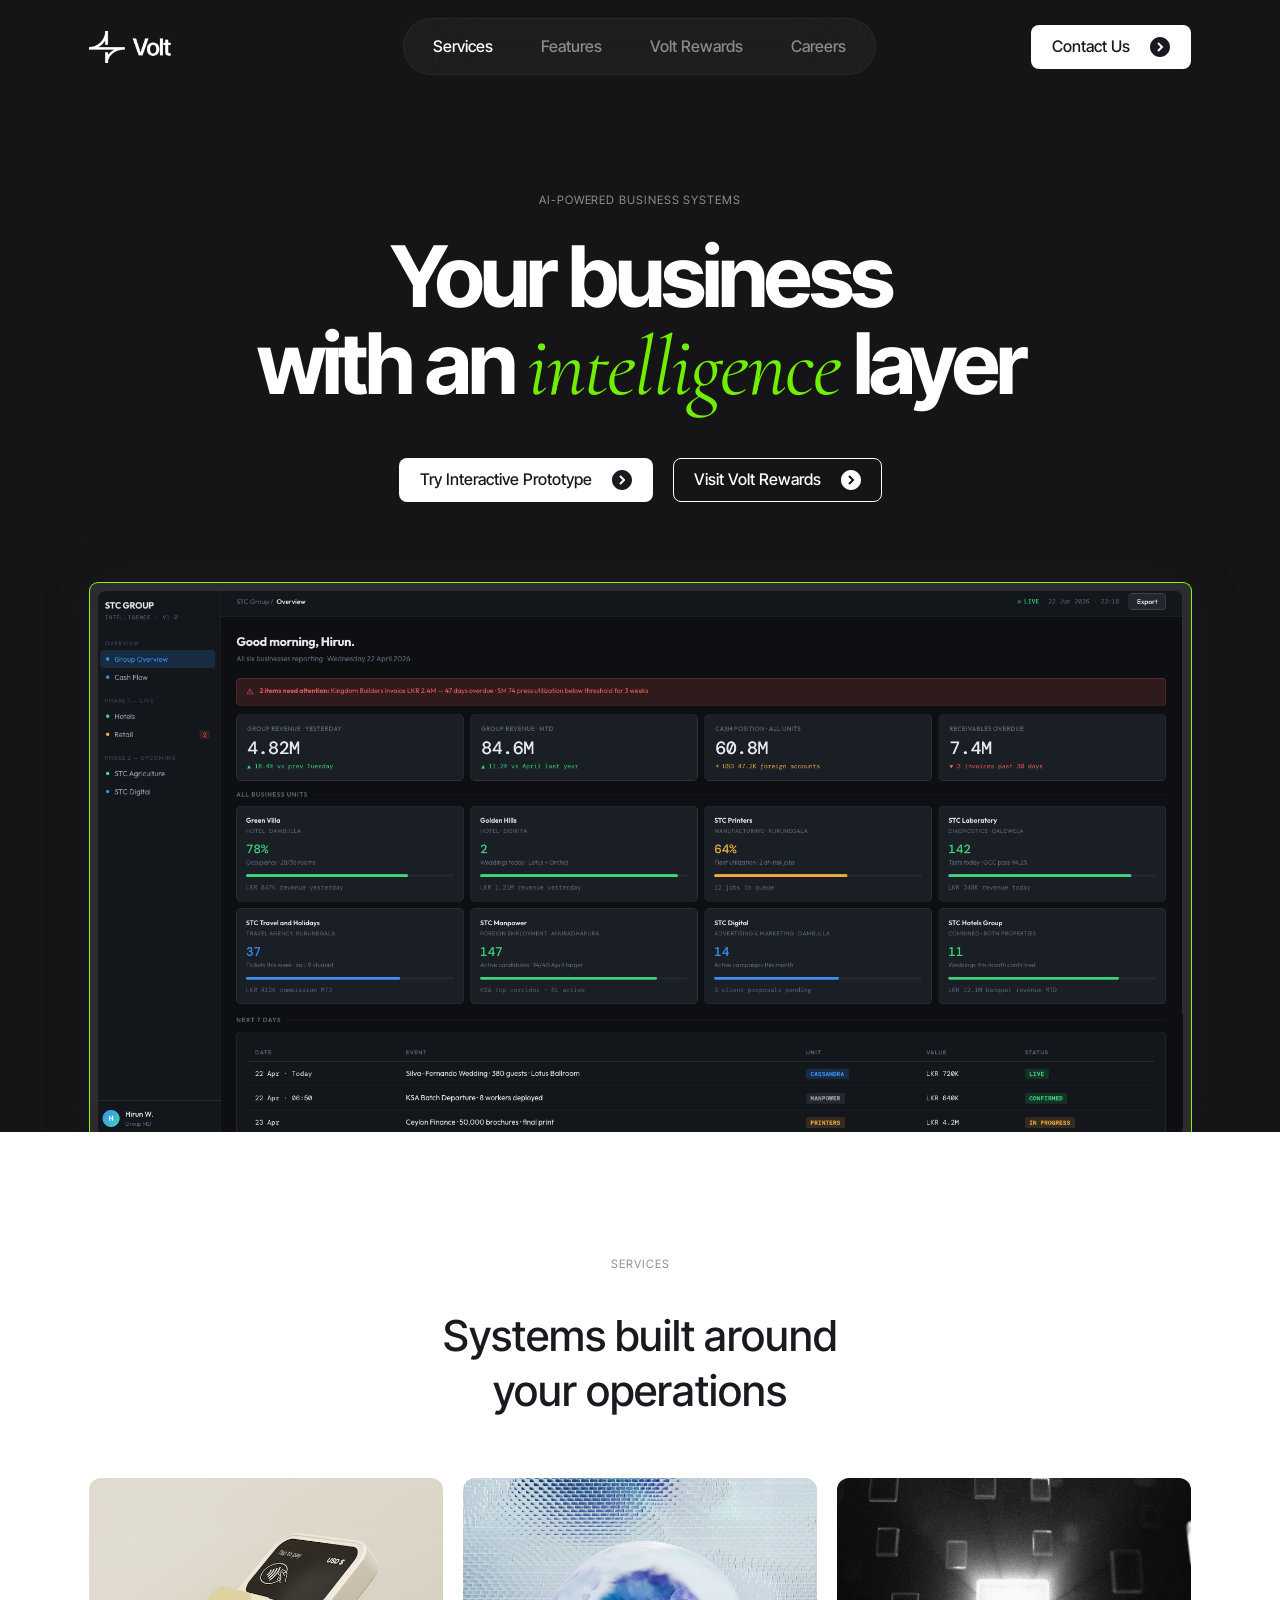
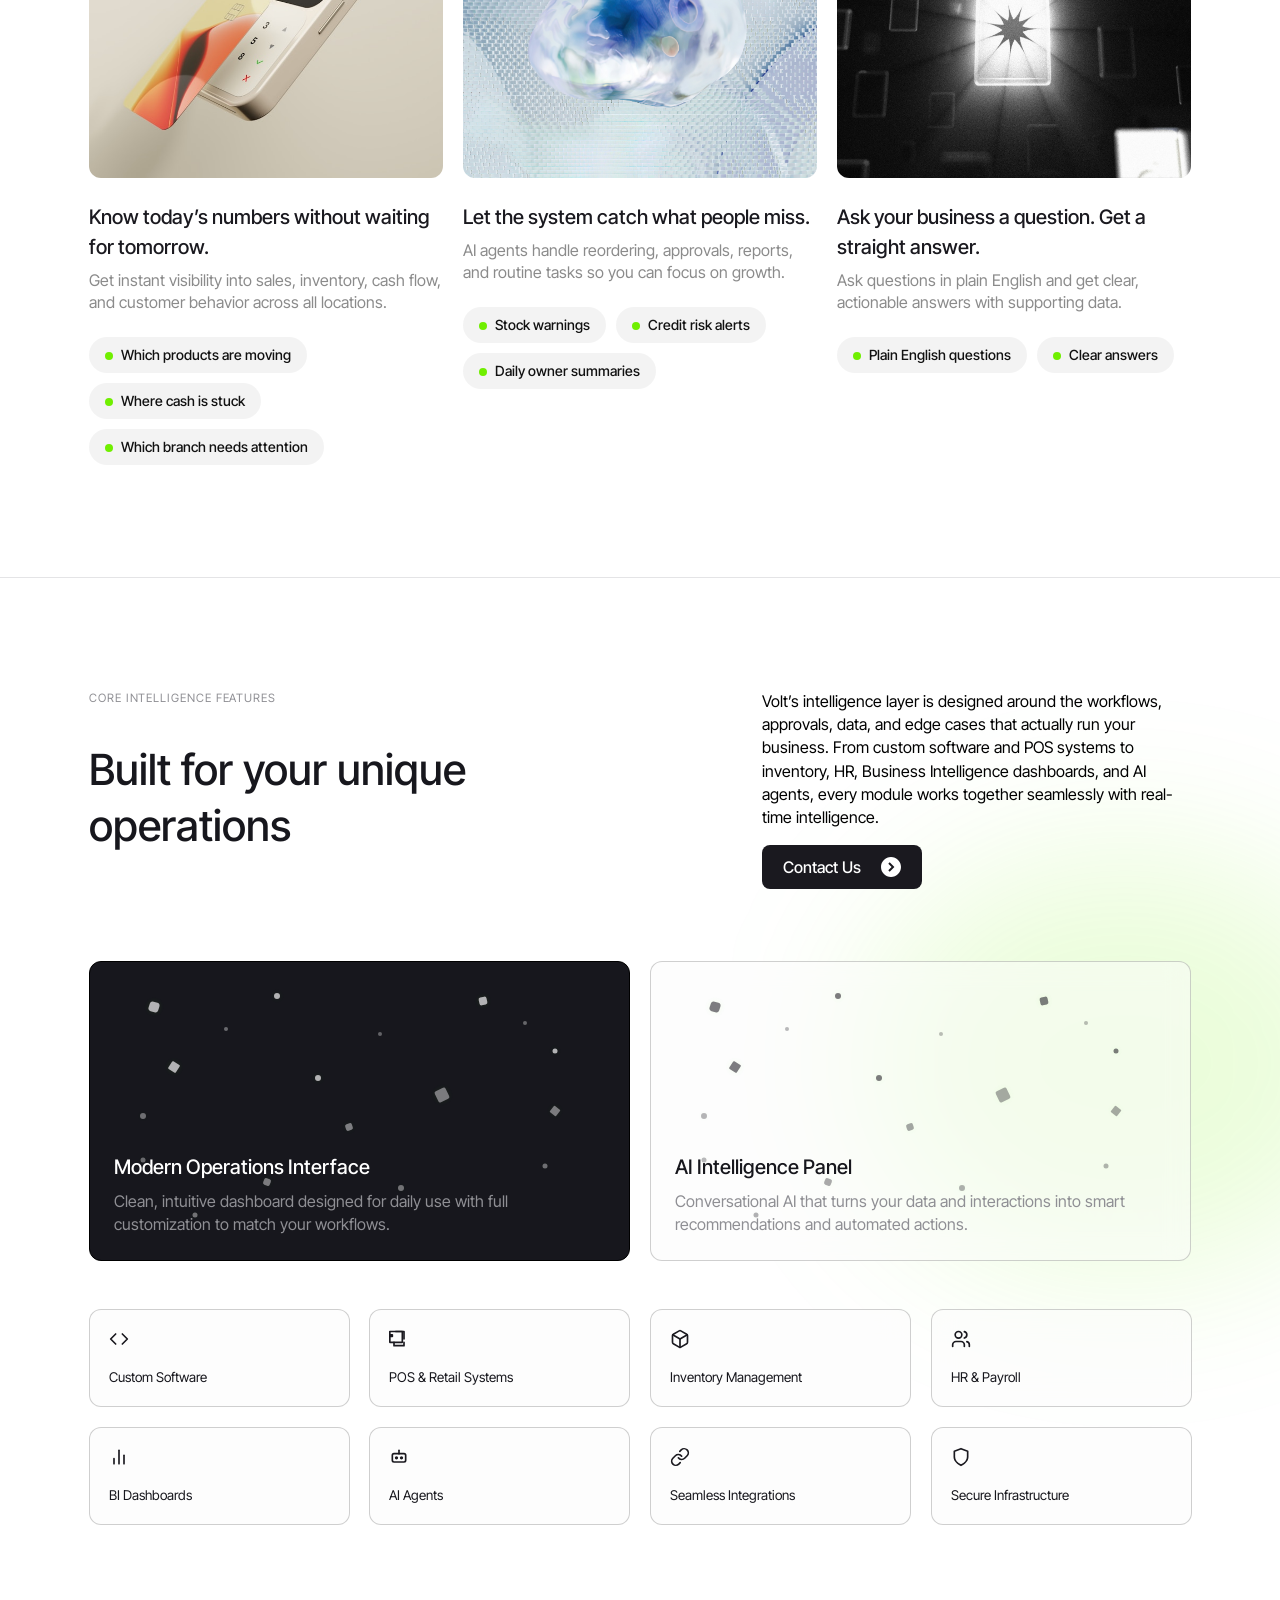
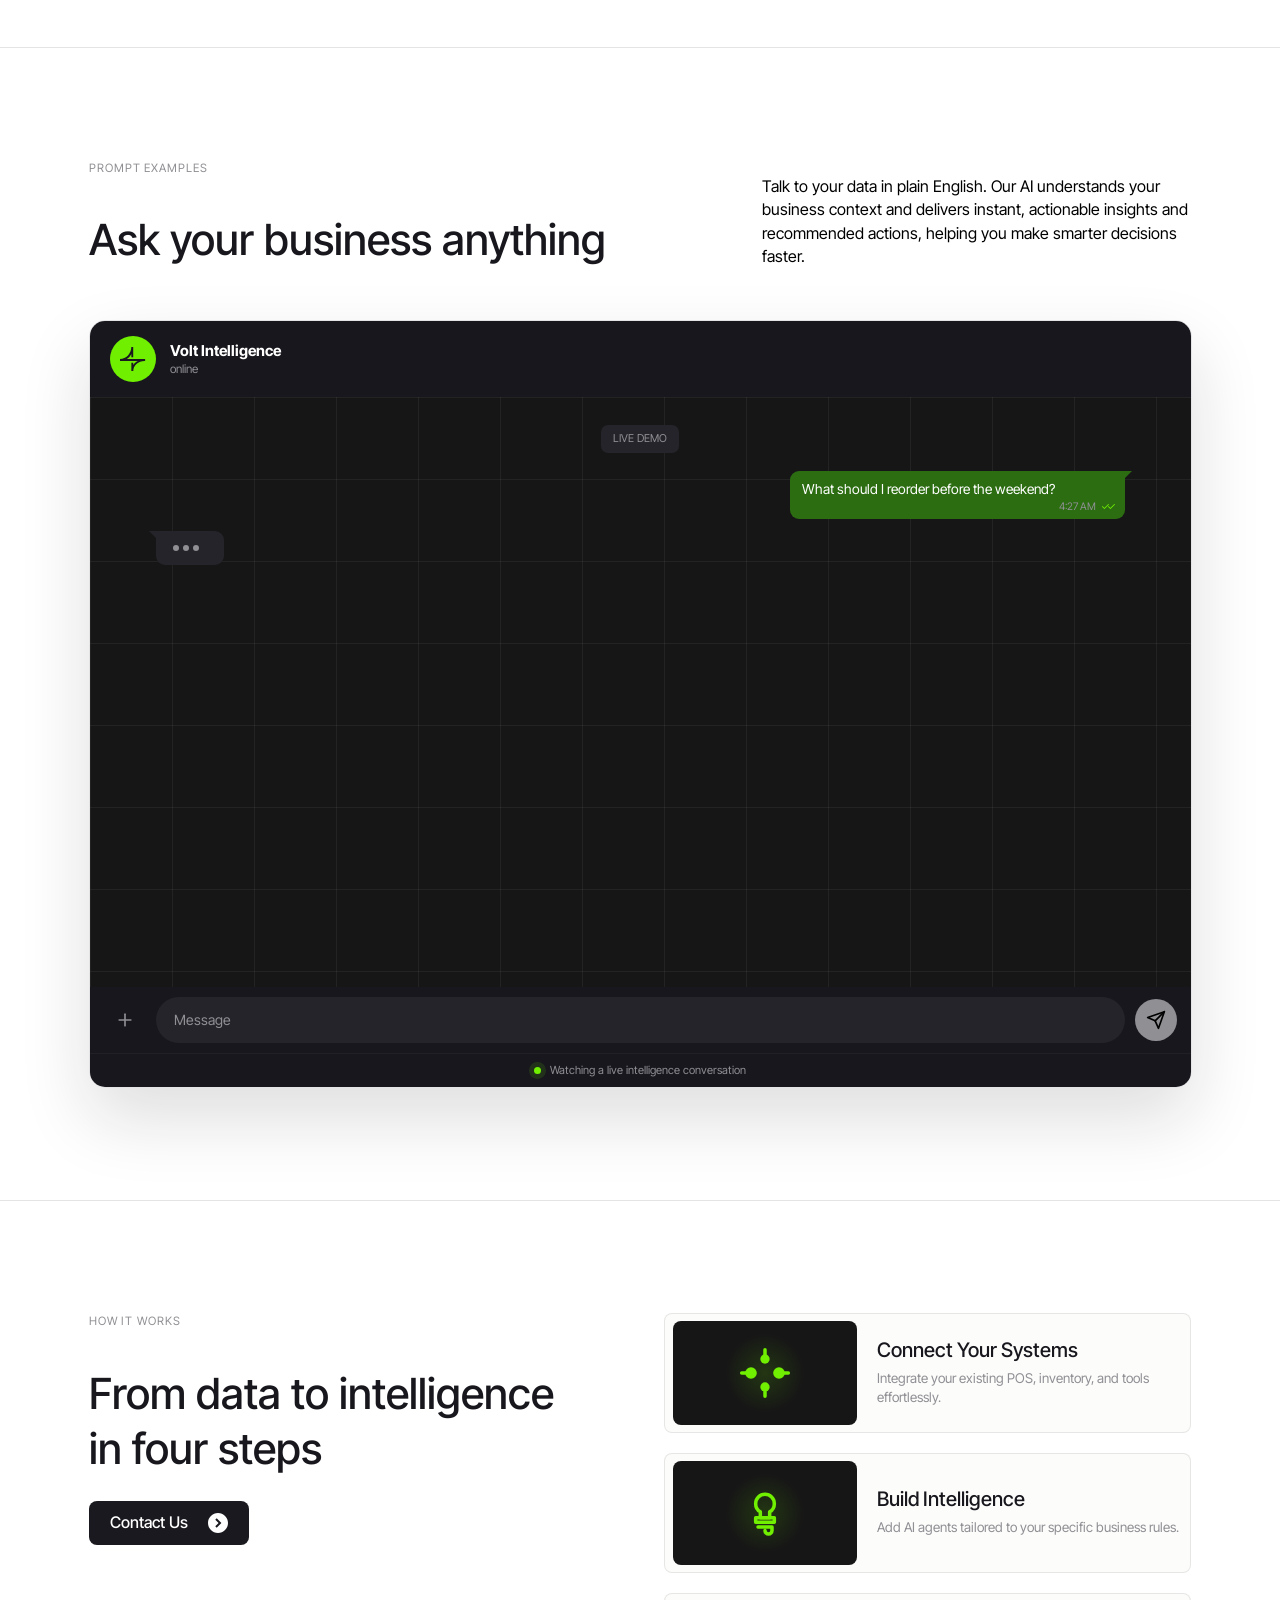
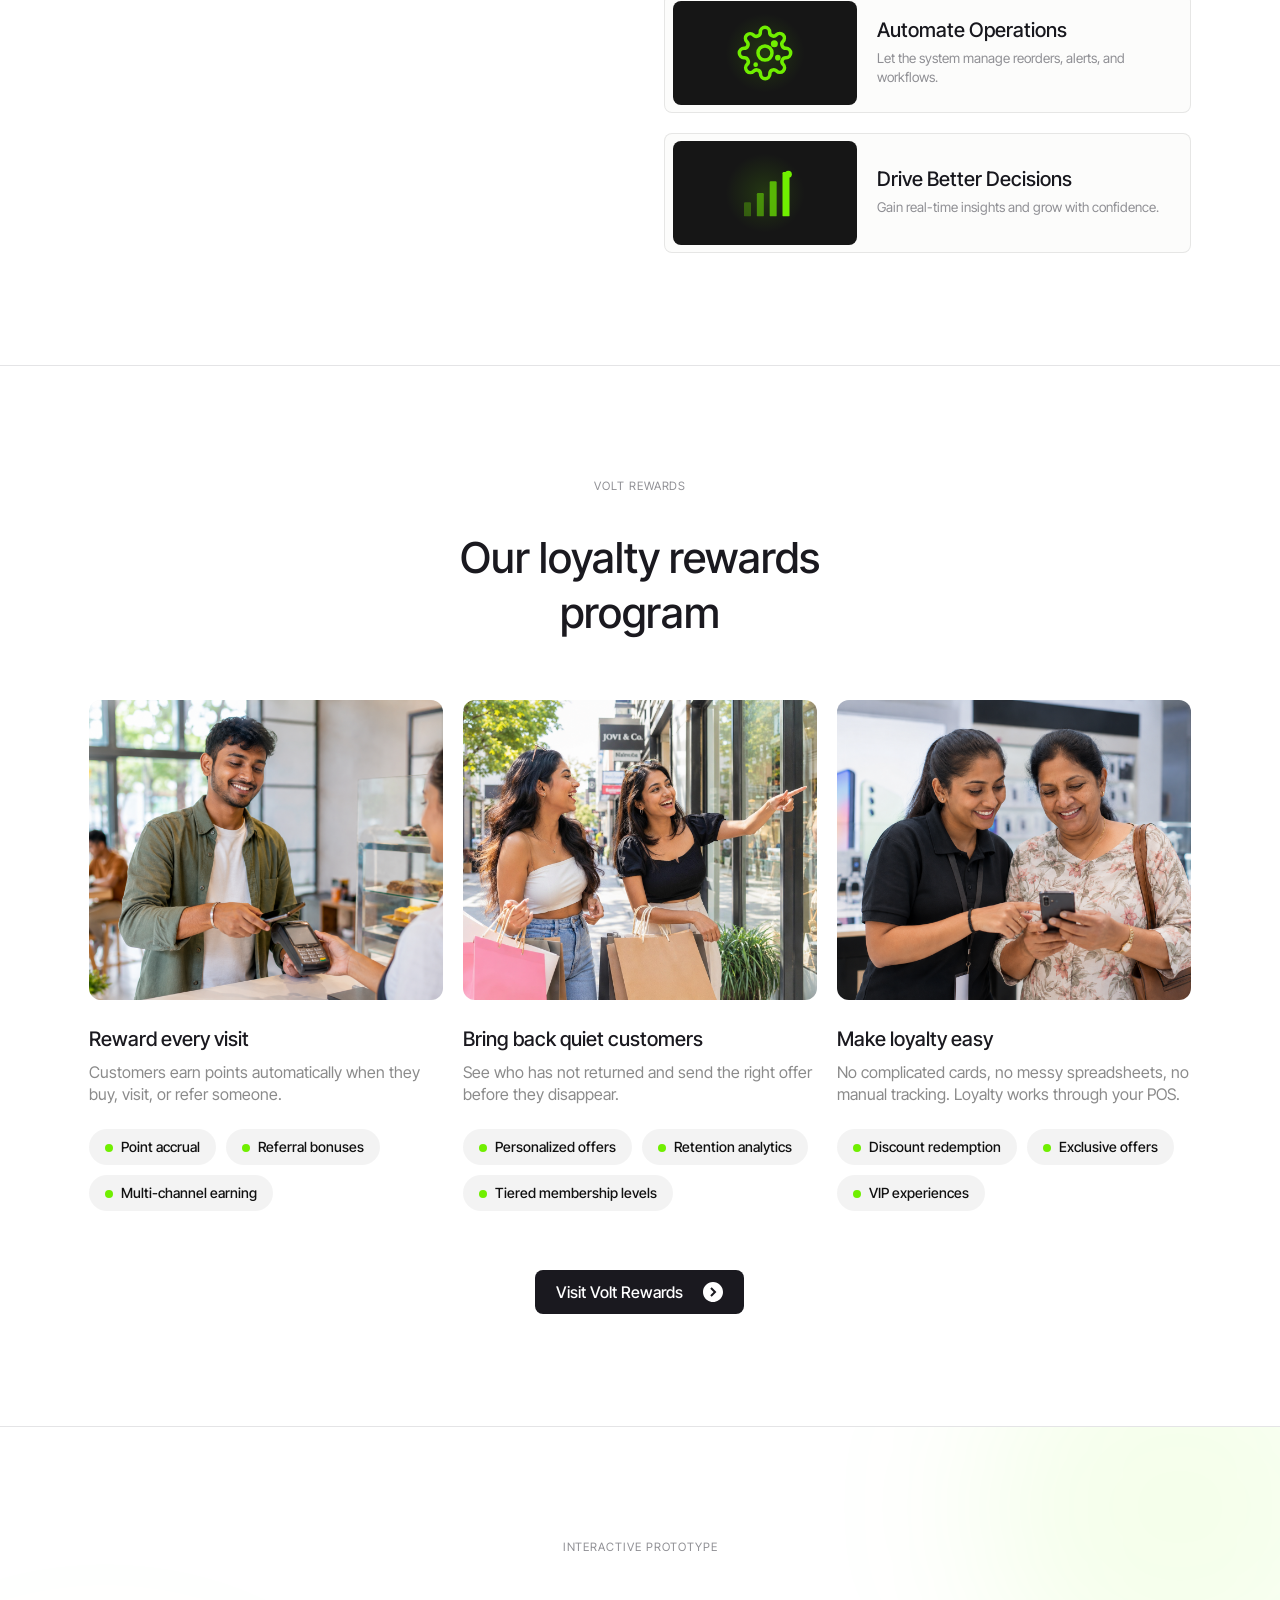
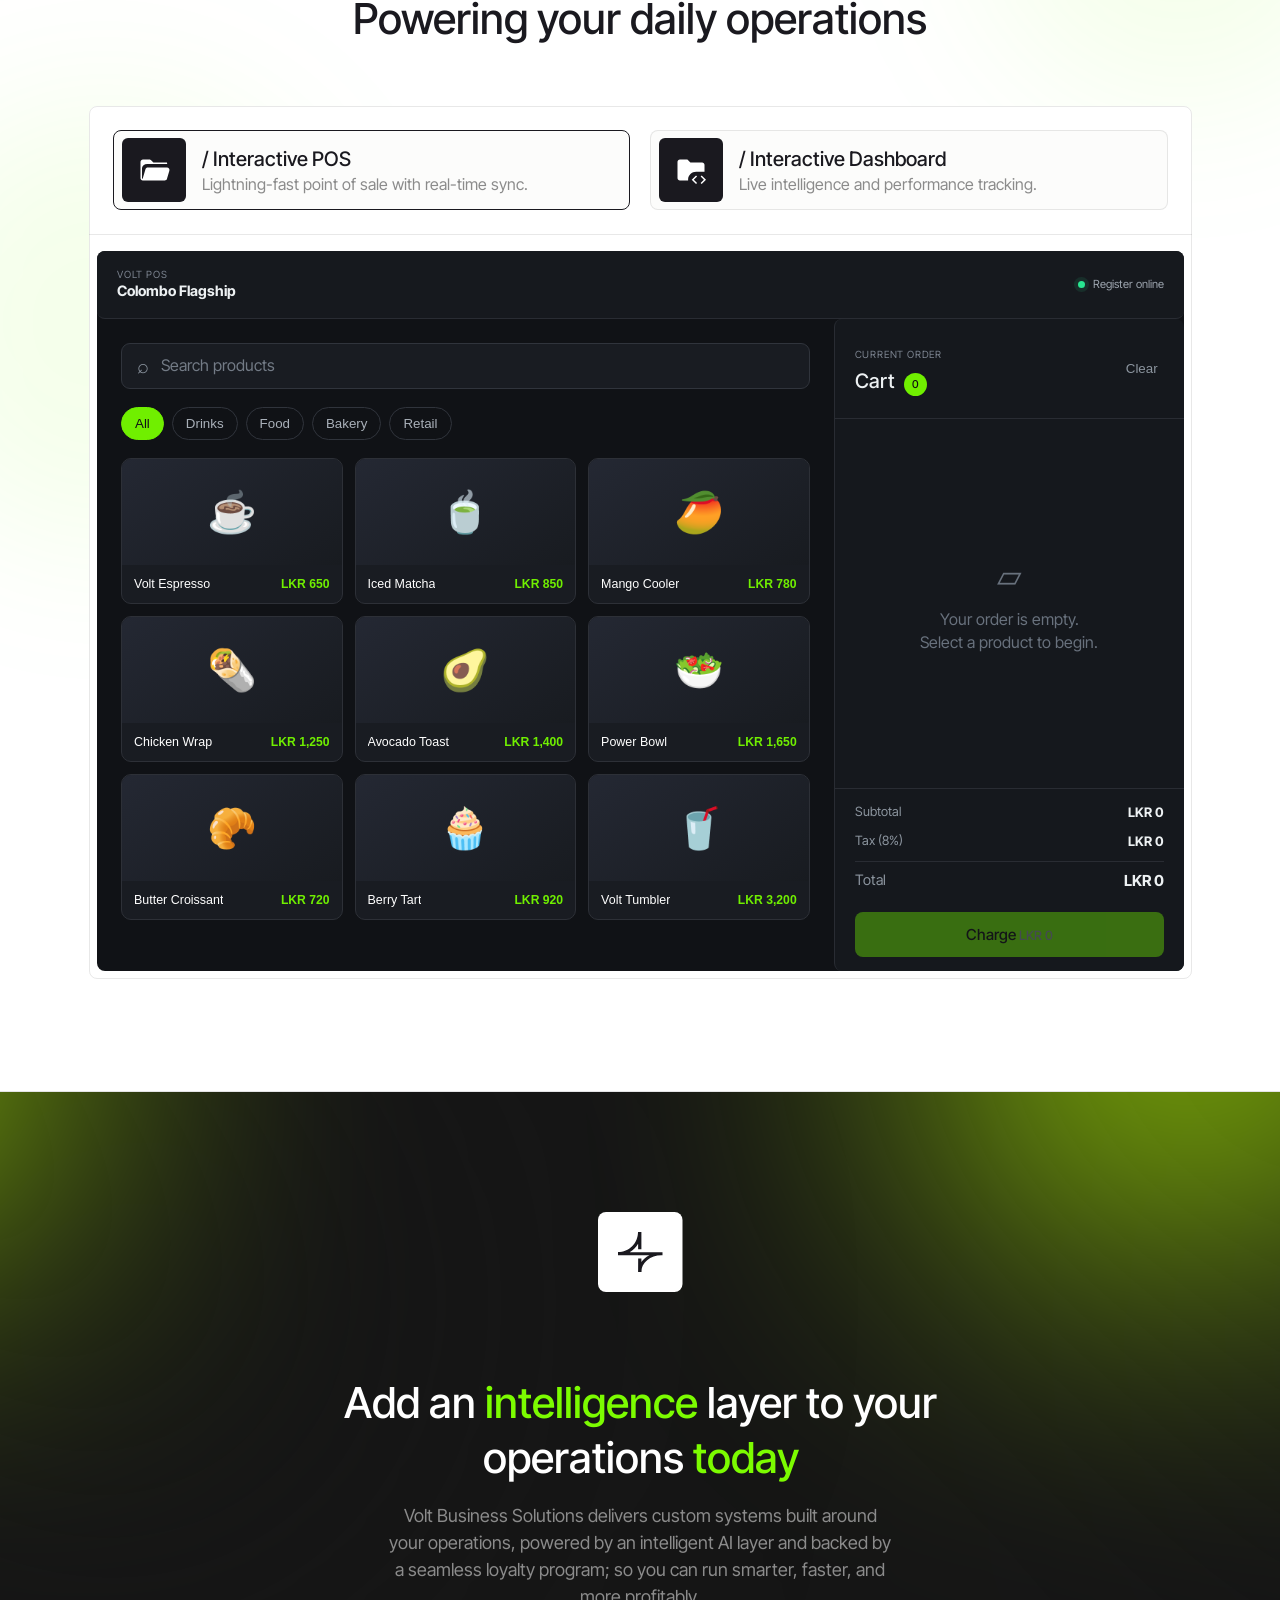
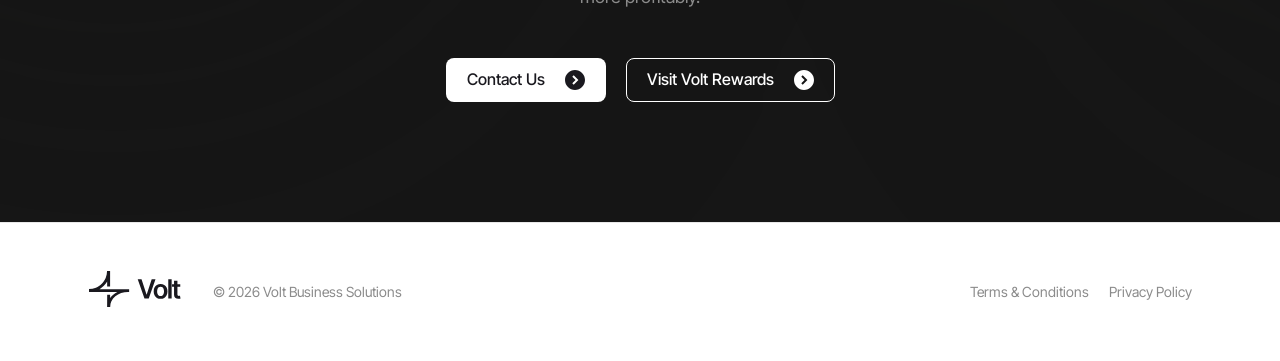
==== commit 0c94dd53: "Add form status styles, deploy script, and nginx configuration for static site" ====
--- a/index.html
+++ b/index.html
@@ -33,7 +33,7 @@
                 <a href="#services">Services</a>
                 <a href="#features">Features</a>
                 <a href="#rewards">Volt Rewards</a>
-                <a href="/careers.html">Careers</a> </nav>
+                <a href="/apply">Careers</a> </nav>
 
             <a class="button button--light" href="mailto:info@vbs.lk">Contact Us <span aria-hidden="true"><svg width="20" height="20" viewBox="0 0 20 20" fill="none" xmlns="http://www.w3.org/2000/svg"><path d="M20 10C20 4.49 15.51 0 10 0C4.49 0 0 4.49 0 10C0 15.51 4.49 20 10 20C15.51 20 20 15.51 20 10ZM7.29 13.29L10.58 10L7.29 6.71L8.7 5.3L13.41 10.01L8.7 14.72L7.29 13.31V13.29Z" fill="#19191F"/></svg></span></a>
 
--- a/styles/careers.css
+++ b/styles/careers.css
@@ -321,9 +321,6 @@
 }
 
 
-.site-header.is-scrolled .primary-nav a.is-active {
-  color: #fff;
-}
 
 /* ── Responsive ── */
 
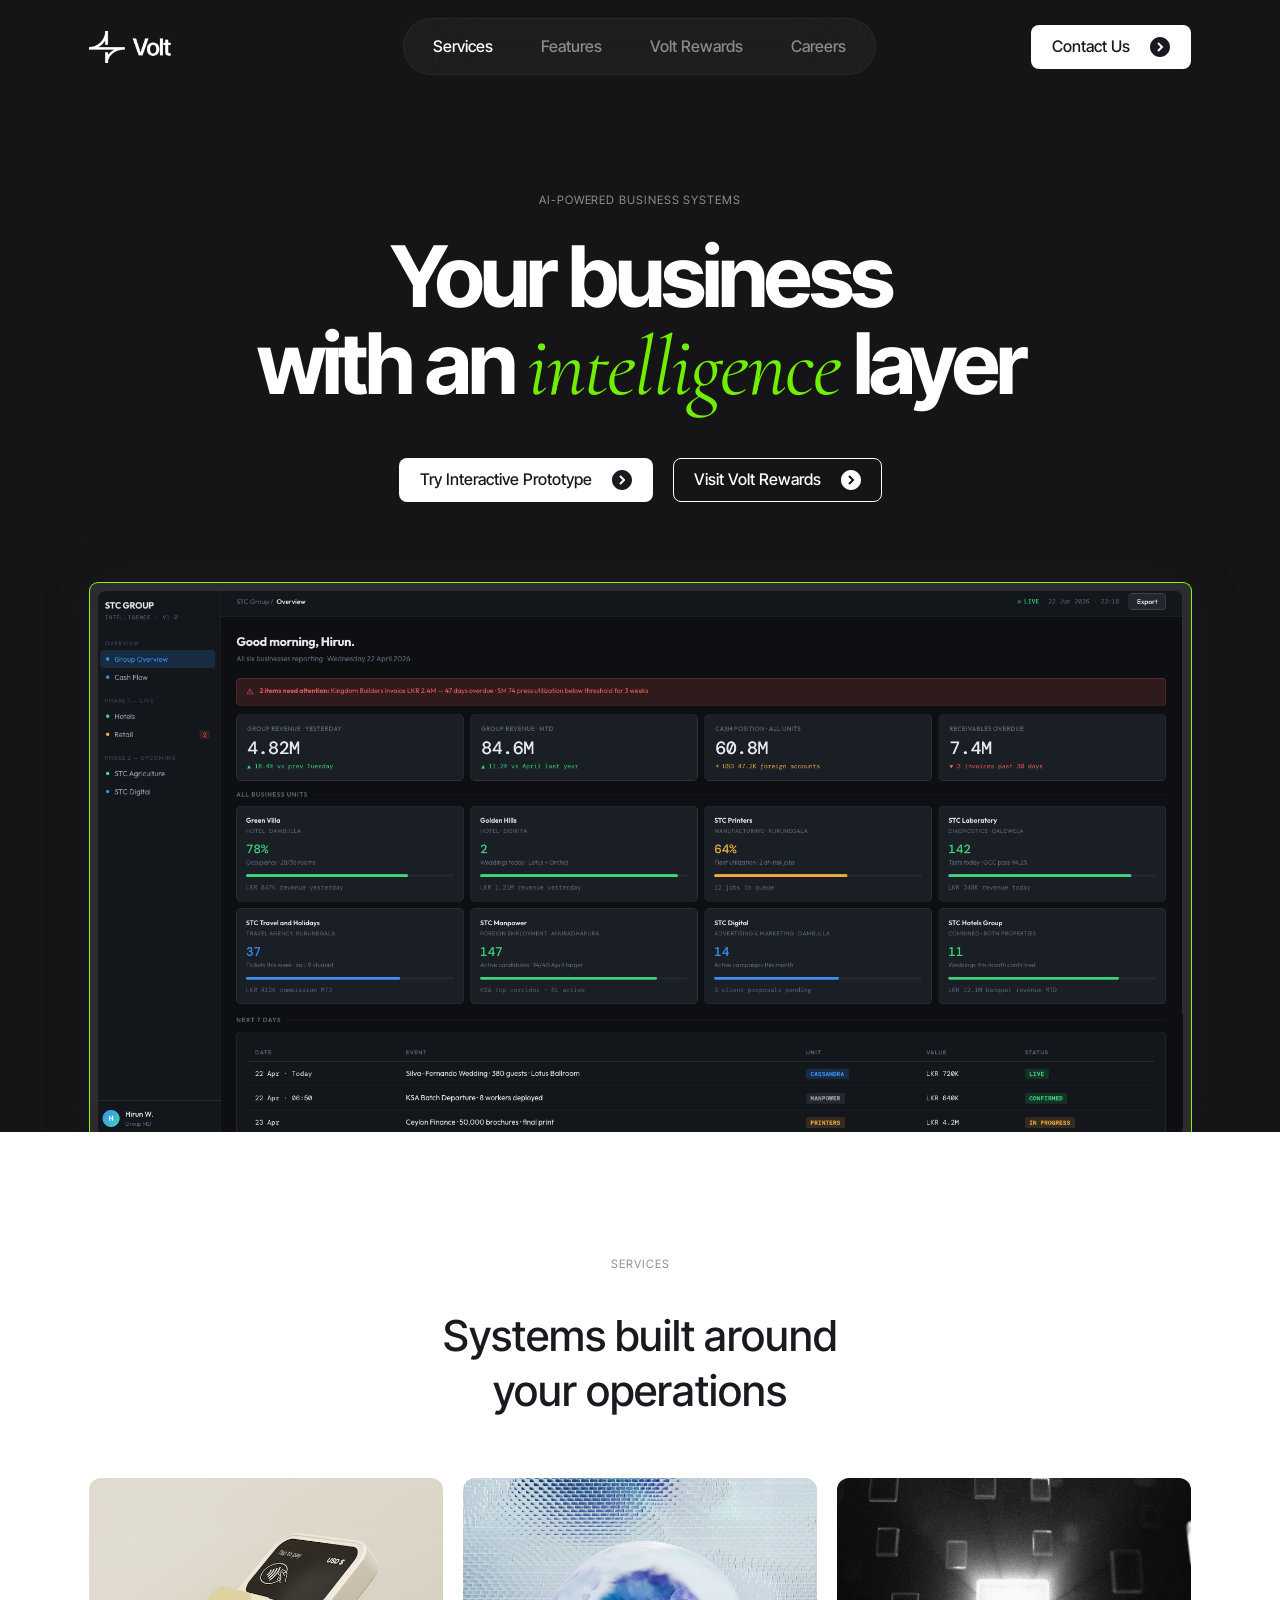
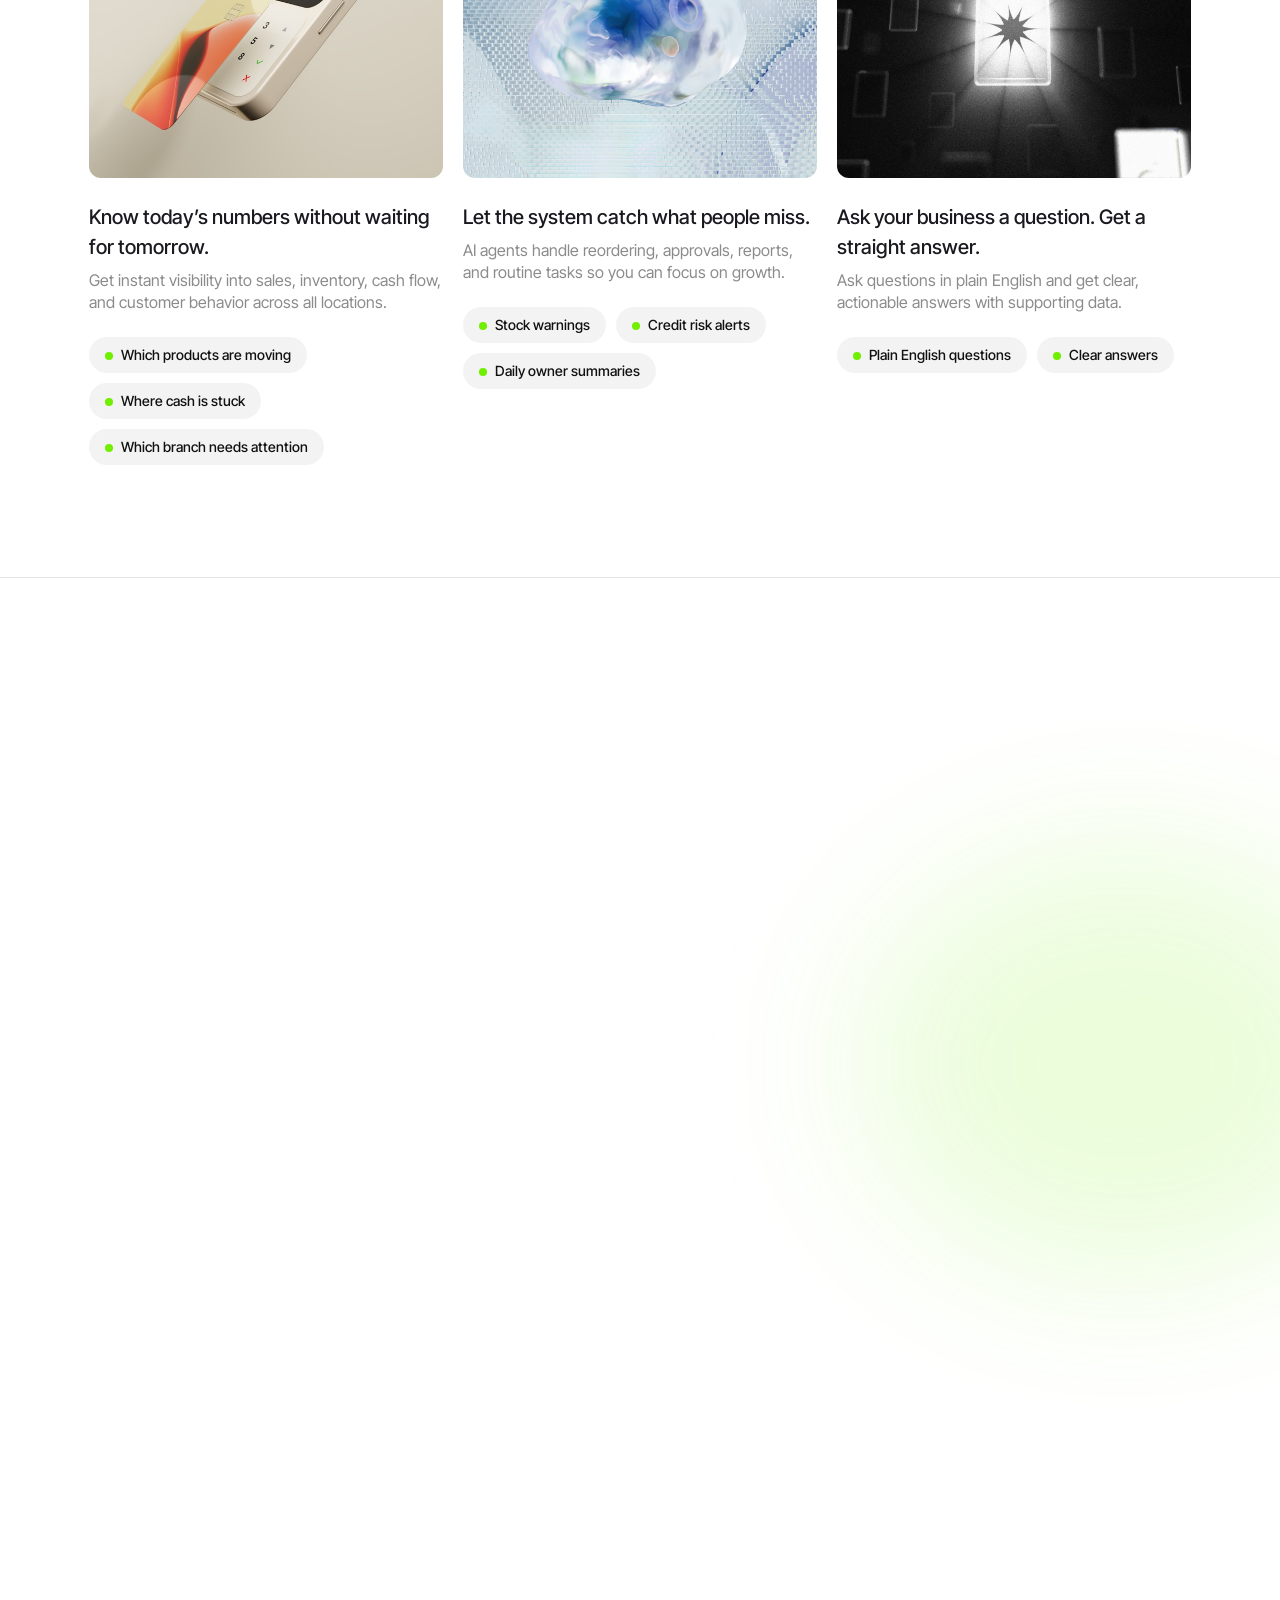
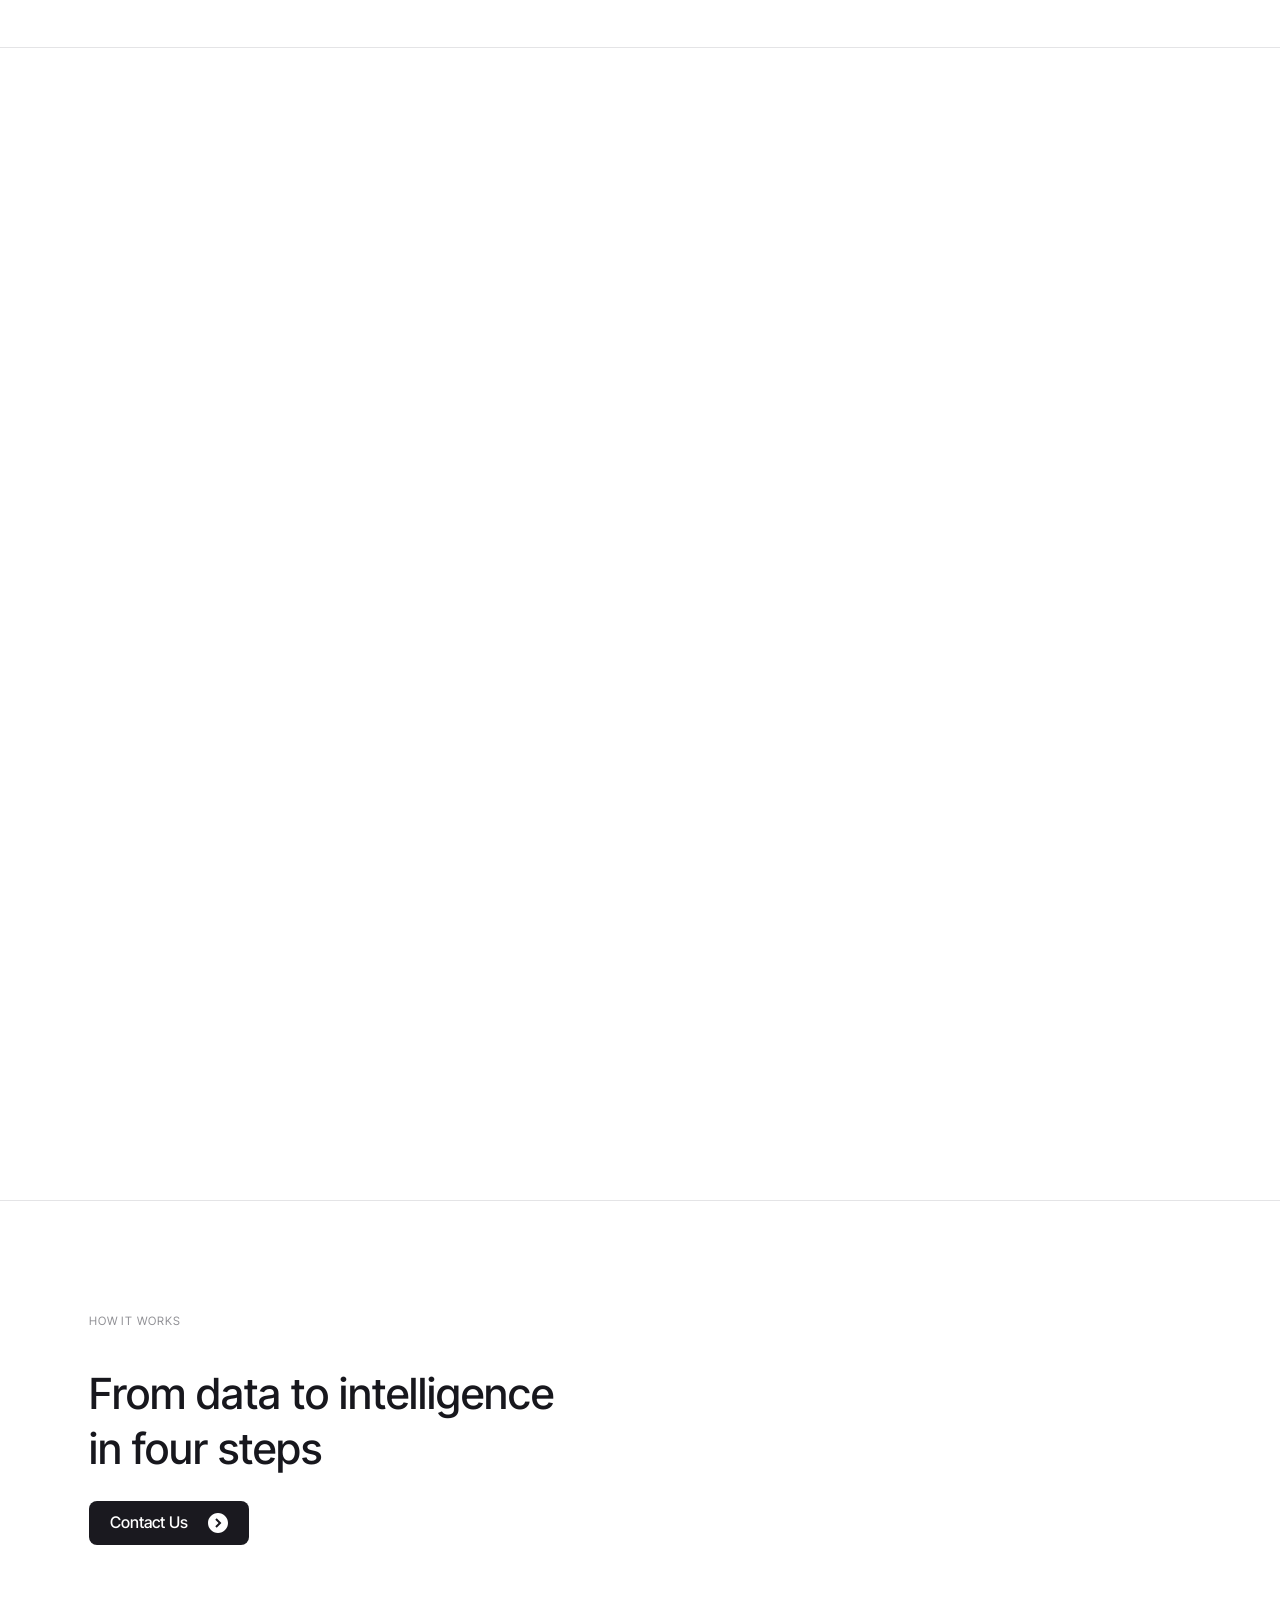
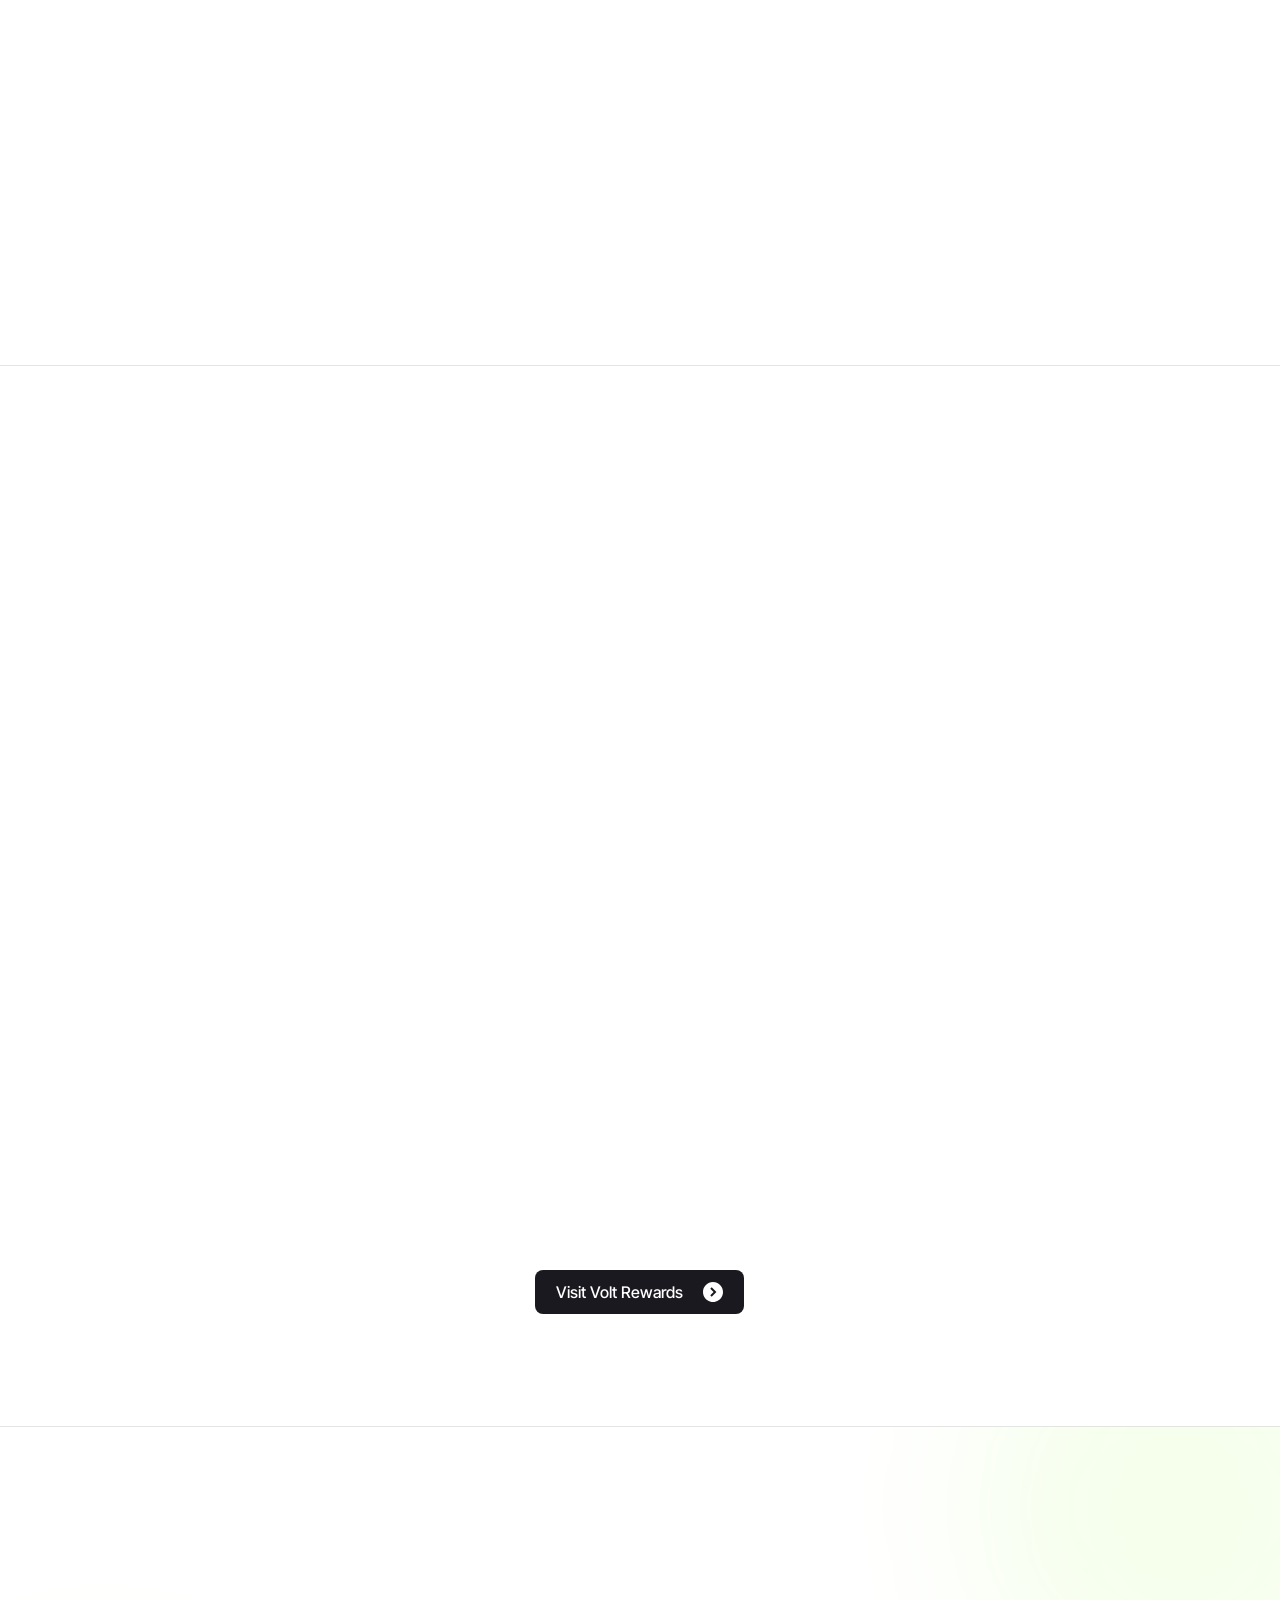
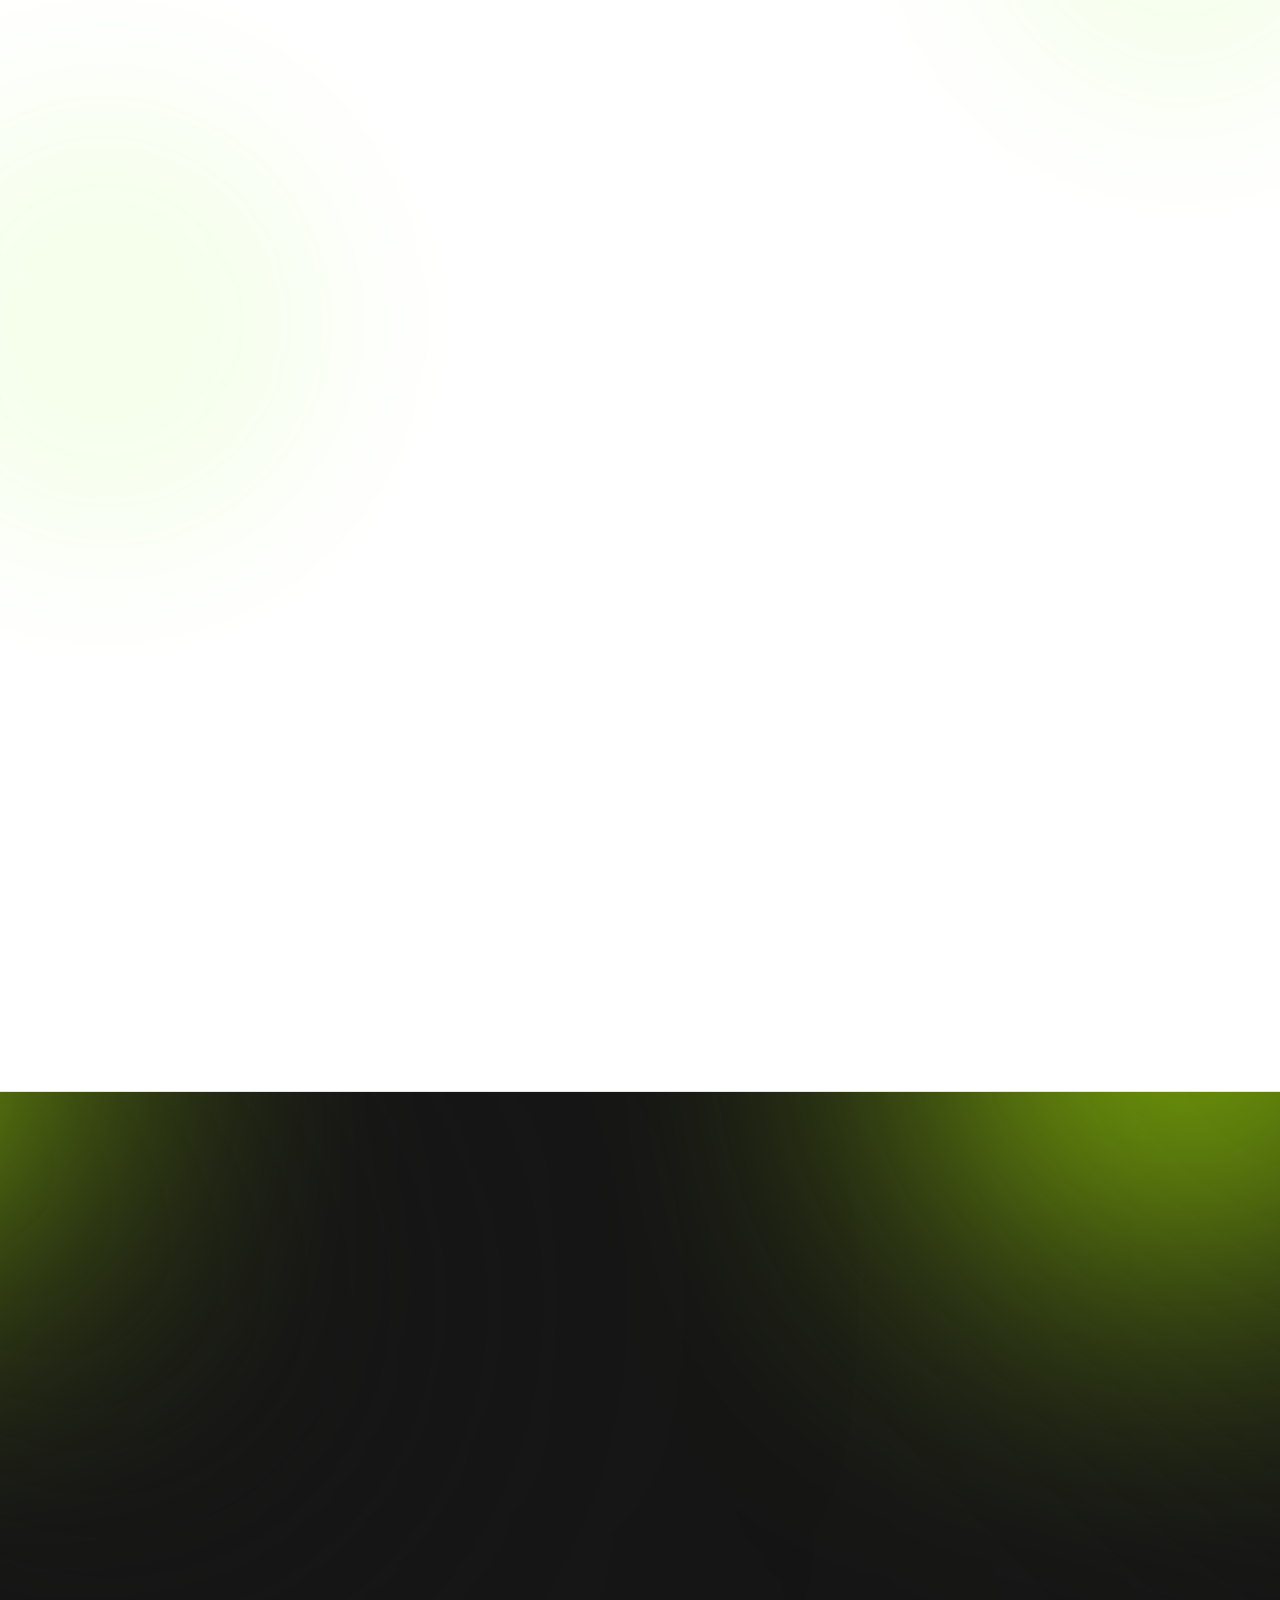
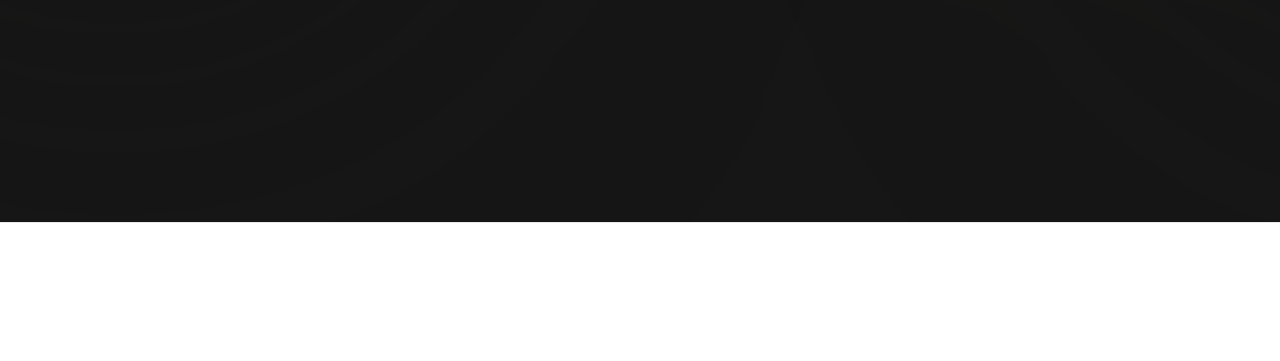
==== commit 9477e672: "Add responsive navigation toggle and update styles for mobile layout" ====
--- a/index.html
+++ b/index.html
@@ -20,7 +20,6 @@
     <link rel="stylesheet" href="/styles/sections.css">
     <link rel="stylesheet" href="/styles/prototype.css">
     <link rel="stylesheet" href="/styles/responsive.css">
-    <link rel="stylesheet" href="/styles/careers.css">
 </head>
 
 <body>
--- a/styles/sections.css
+++ b/styles/sections.css
@@ -70,6 +70,63 @@
 
 .site-header.is-scrolled .brand--nav img {
     filter: invert(1);
+}
+
+.nav-toggle {
+    display: none;
+    flex-direction: column;
+    justify-content: center;
+    align-items: center;
+    gap: 5px;
+    width: 40px;
+    height: 40px;
+    padding: 8px;
+    border: 1px solid rgba(255, 255, 255, .15);
+    border-radius: 8px;
+    background: rgba(255, 255, 255, .06);
+    cursor: pointer;
+    z-index: 110;
+    transition: border-color .25s ease, background .25s ease;
+}
+
+.nav-toggle:hover {
+    border-color: rgba(255, 255, 255, .3);
+    background: rgba(255, 255, 255, .1);
+}
+
+.nav-toggle span {
+    display: block;
+    width: 100%;
+    height: 2px;
+    border-radius: 3px;
+    background: #fff;
+    transition: transform .3s cubic-bezier(.22, 1, .36, 1), opacity .3s ease;
+}
+
+.site-header.is-scrolled .nav-toggle {
+    border-color: rgba(0, 0, 0, .12);
+    background: rgba(0, 0, 0, .04);
+}
+
+.site-header.is-scrolled .nav-toggle:hover {
+    border-color: rgba(0, 0, 0, .25);
+    background: rgba(0, 0, 0, .08);
+}
+
+.site-header.is-scrolled .nav-toggle span {
+    background: #000;
+}
+
+.nav-toggle[aria-expanded="true"] span:nth-child(1) {
+    transform: translateY(7px) rotate(45deg);
+}
+
+.nav-toggle[aria-expanded="true"] span:nth-child(2) {
+    opacity: 0;
+}
+
+.nav-toggle[aria-expanded="true"] span:nth-child(3) {
+    transform: translateY(-7px) rotate(-45deg);
 }
 
 .hero {
--- a/styles/responsive.css
+++ b/styles/responsive.css
@@ -1,9 +1,67 @@
 @media (max-width: 900px) {
-    .primary-nav {
-        display: none;
+    .nav-toggle {
+        display: flex;
     }
     .nav-layout {
         grid-template-columns: 1fr auto;
+        gap: 10px;
+    }
+    .nav-layout > .button {
+        display: none;
+    }
+    .primary-nav {
+        position: absolute;
+        top: calc(100% + 4px);
+        right: var(--page-pad);
+        transform: translateY(-4px);
+        display: flex;
+        flex-direction: column;
+        align-items: center;
+        gap: 0;
+        padding: 12px 20px;
+        border: 1px solid rgba(255, 255, 255, .08);
+        border-radius: 12px;
+        background: var(--color-ink);
+        z-index: 105;
+        opacity: 0;
+        pointer-events: none;
+        transition: opacity .2s ease, transform .2s ease;
+        min-width: 220px;
+    }
+    .primary-nav.is-open {
+        opacity: 1;
+        pointer-events: auto;
+        transform: translateY(0);
+    }
+    .primary-nav a {
+        position: relative;
+        font-family: var(--font-sans);
+        font-size: 16px;
+        font-weight: 500;
+        letter-spacing: -.01em;
+        width: 100%;
+        text-align: center;
+        padding: 14px 28px;
+        color: rgba(255, 255, 255, .4);
+        transition: color .25s ease;
+    }
+    .primary-nav a::after {
+        content: '';
+        position: absolute;
+        left: 50%;
+        bottom: 4px;
+        width: 0;
+        height: 2px;
+        border-radius: 2px;
+        background: var(--color-accent);
+        transition: width .25s cubic-bezier(.22, 1, .36, 1), left .25s cubic-bezier(.22, 1, .36, 1);
+    }
+    .primary-nav a:hover {
+        color: rgba(255, 255, 255, .7);
+    }
+    .primary-nav a.is-active,
+    .site-header.is-scrolled .primary-nav a.is-active {
+        color: #fff;
     }
     .three-column-cards {
         grid-template-columns: 1fr;
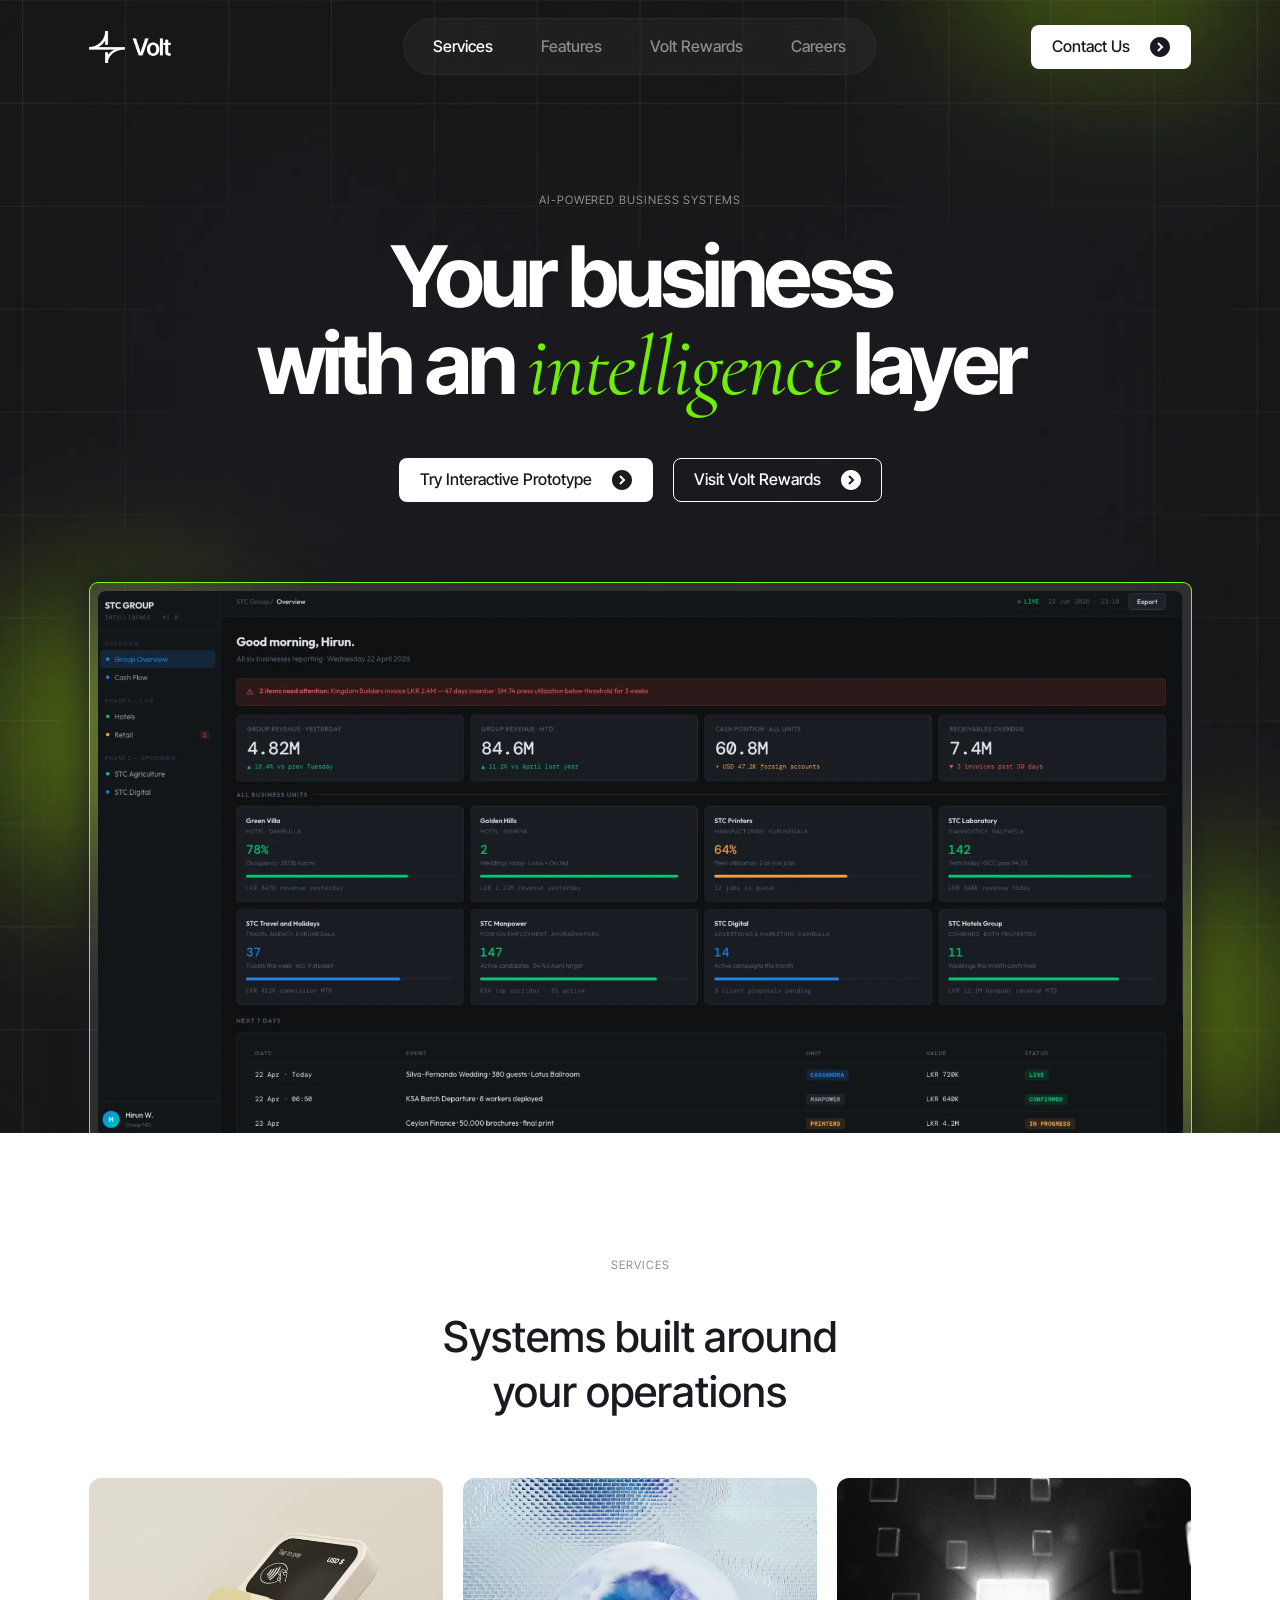
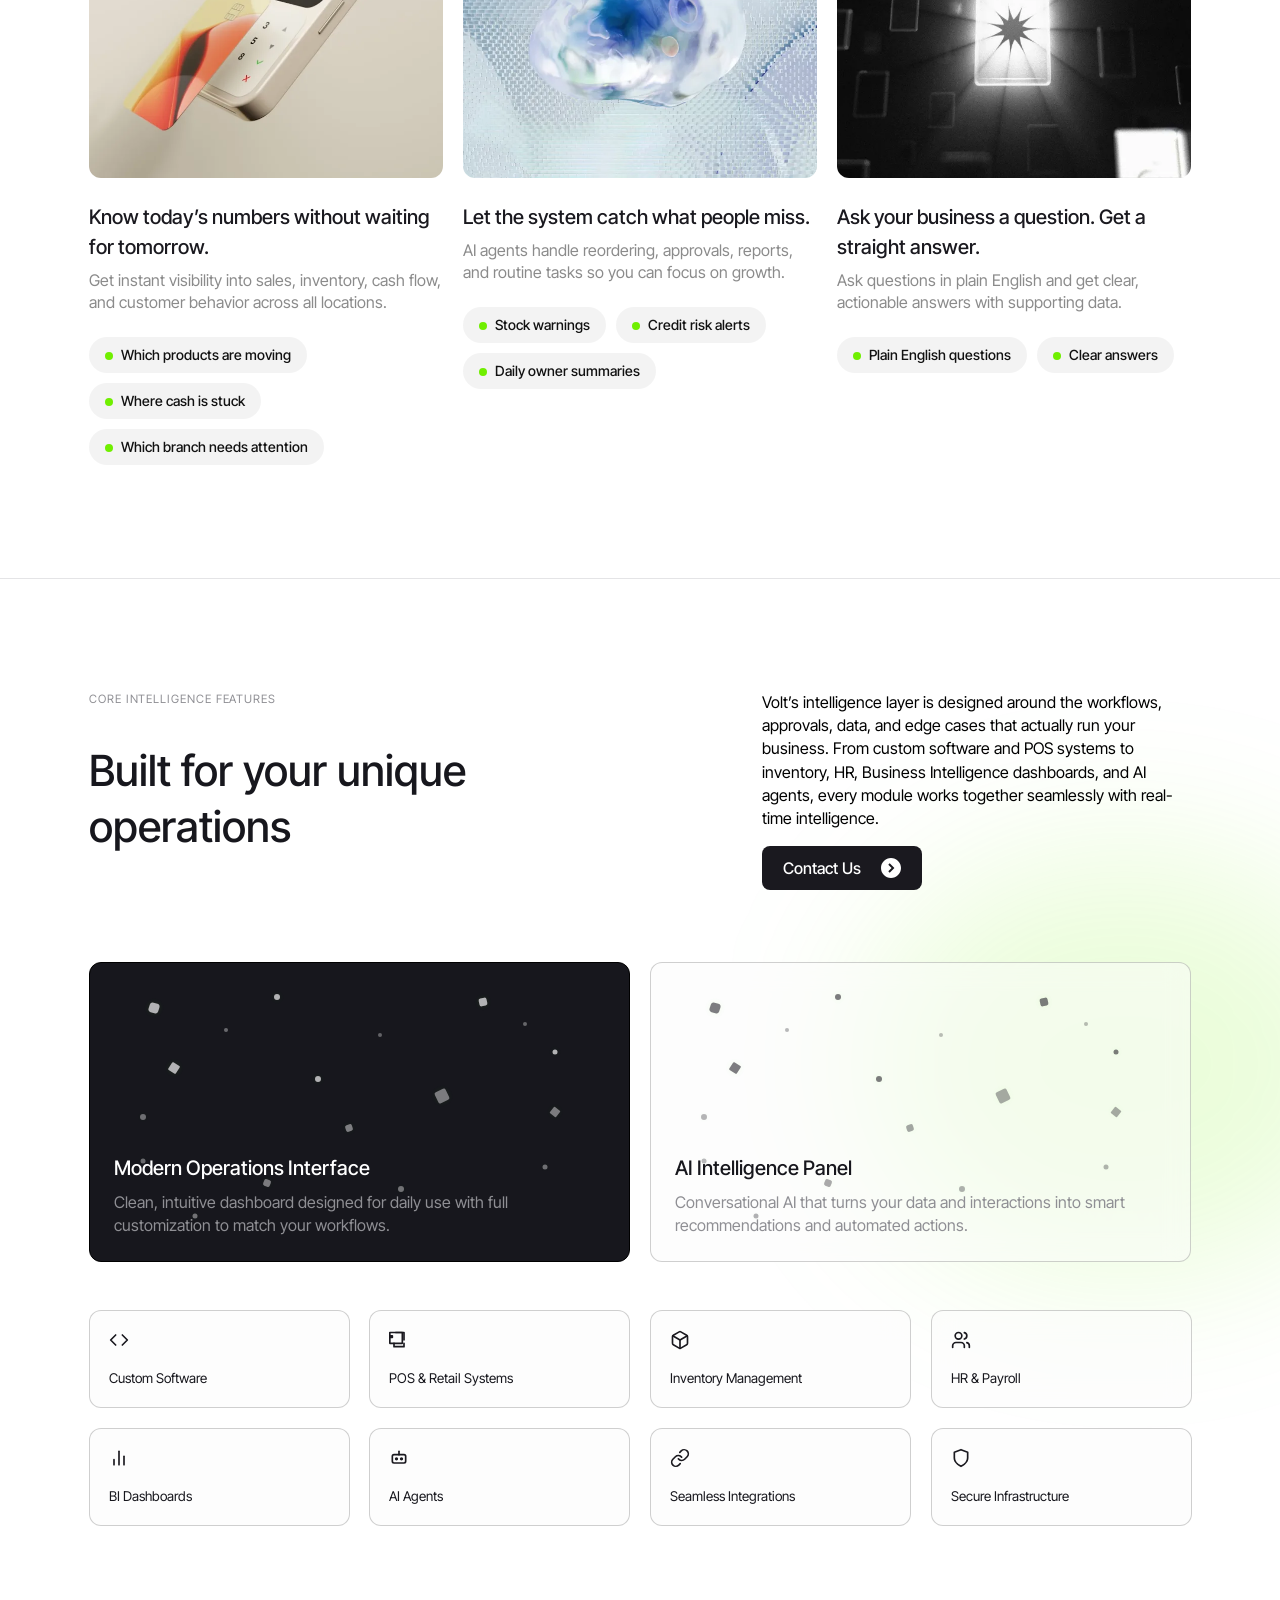
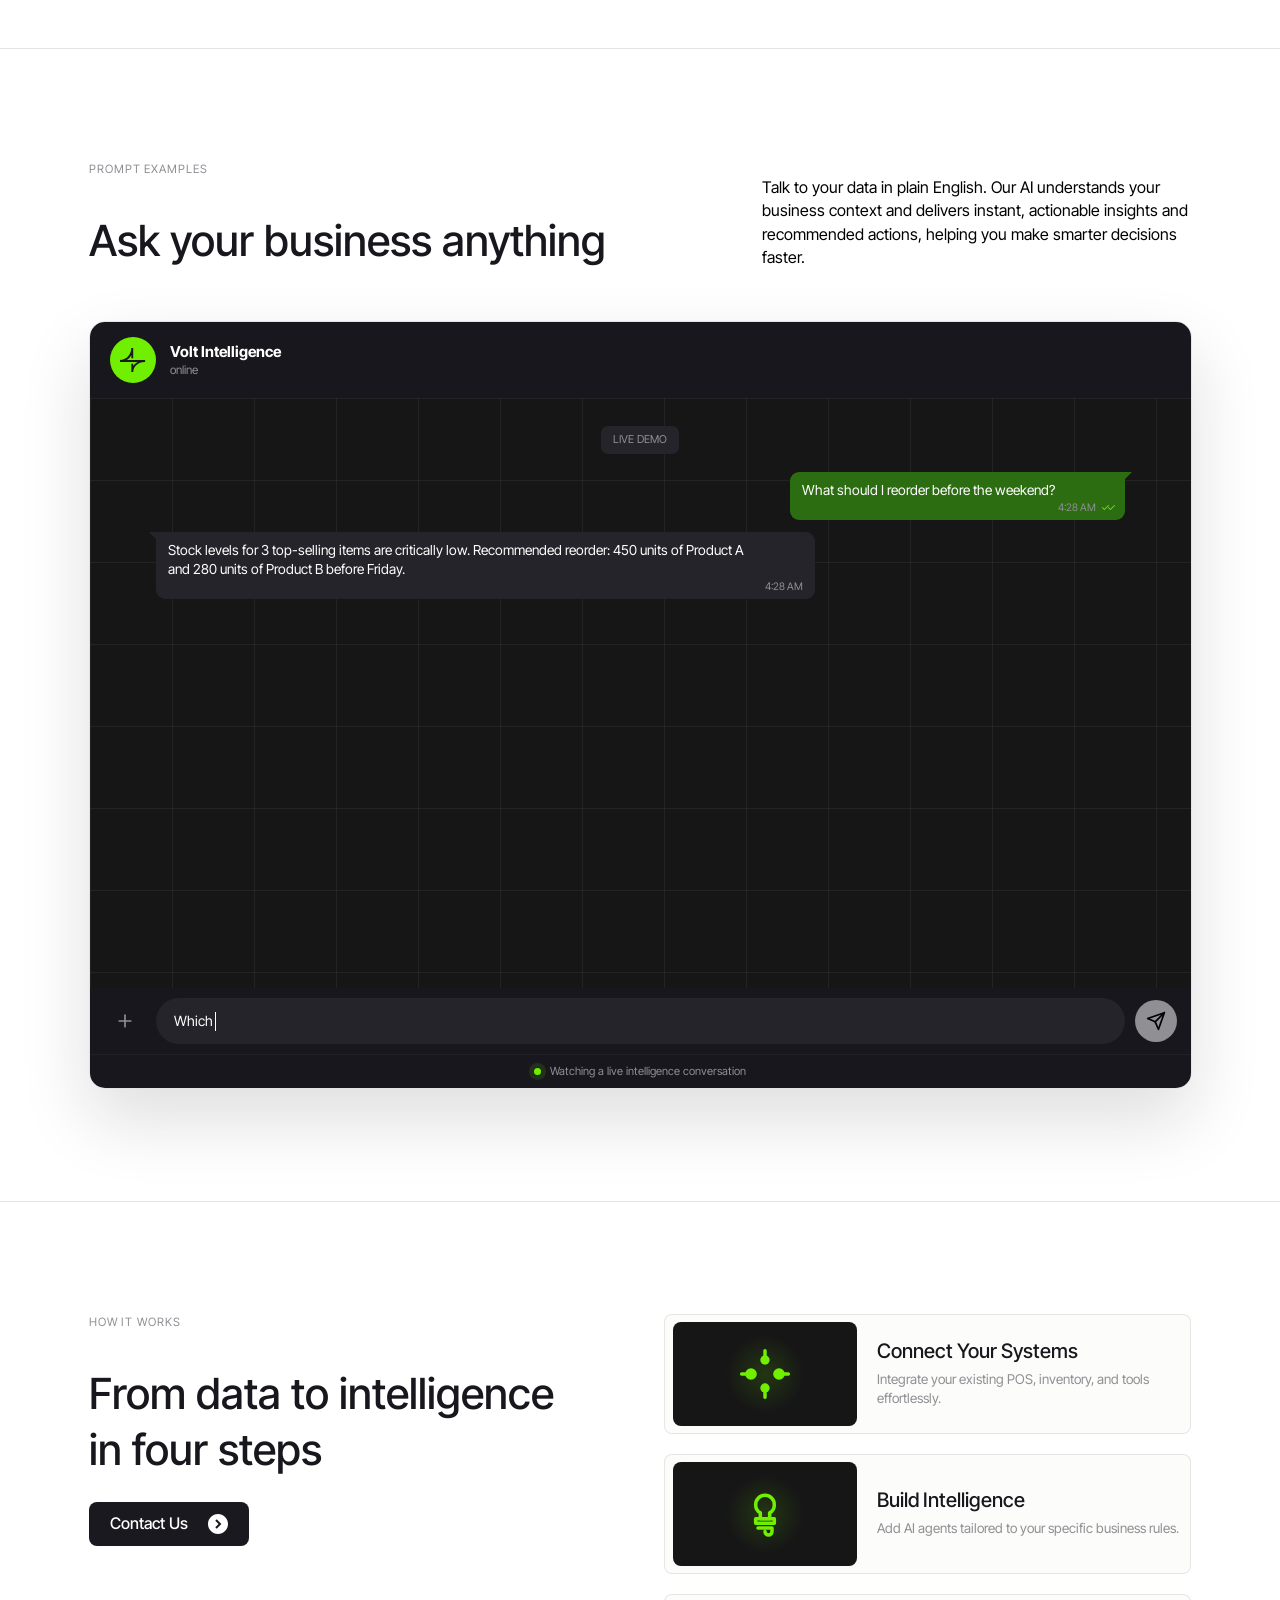
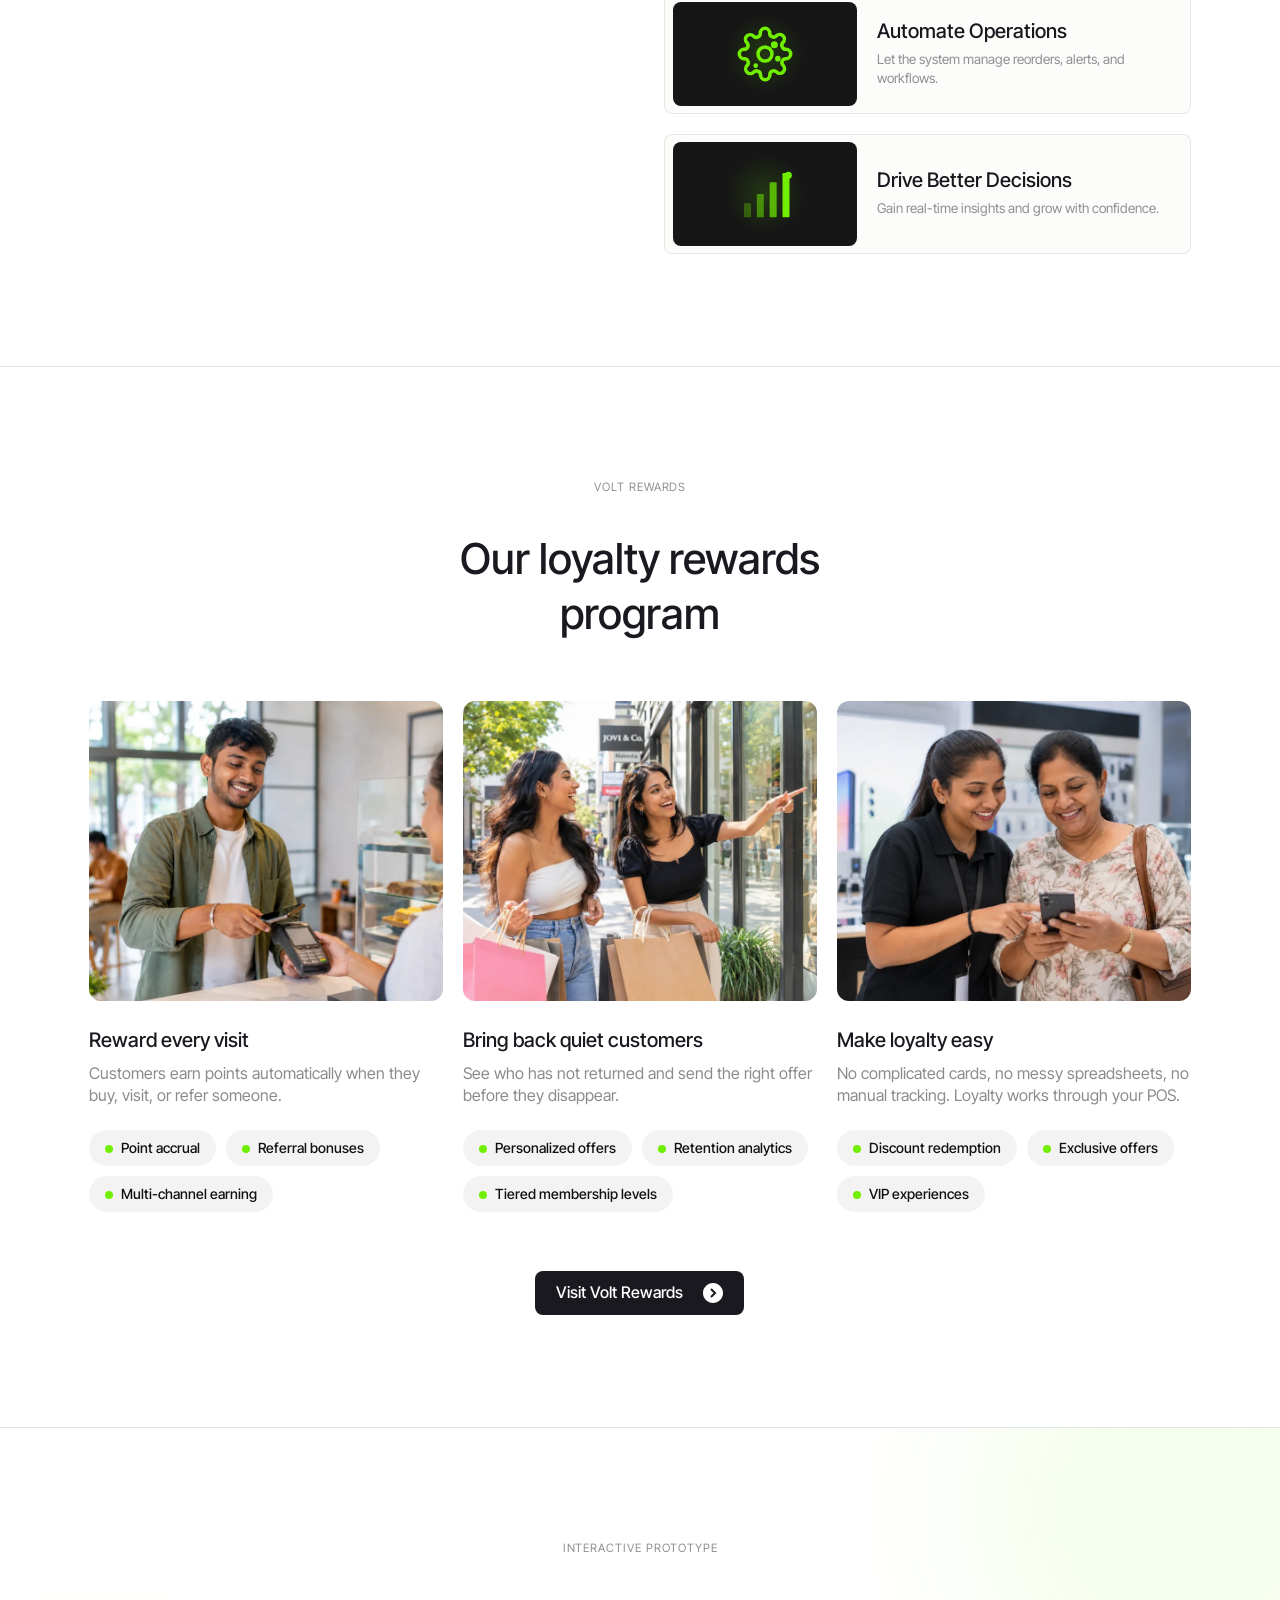
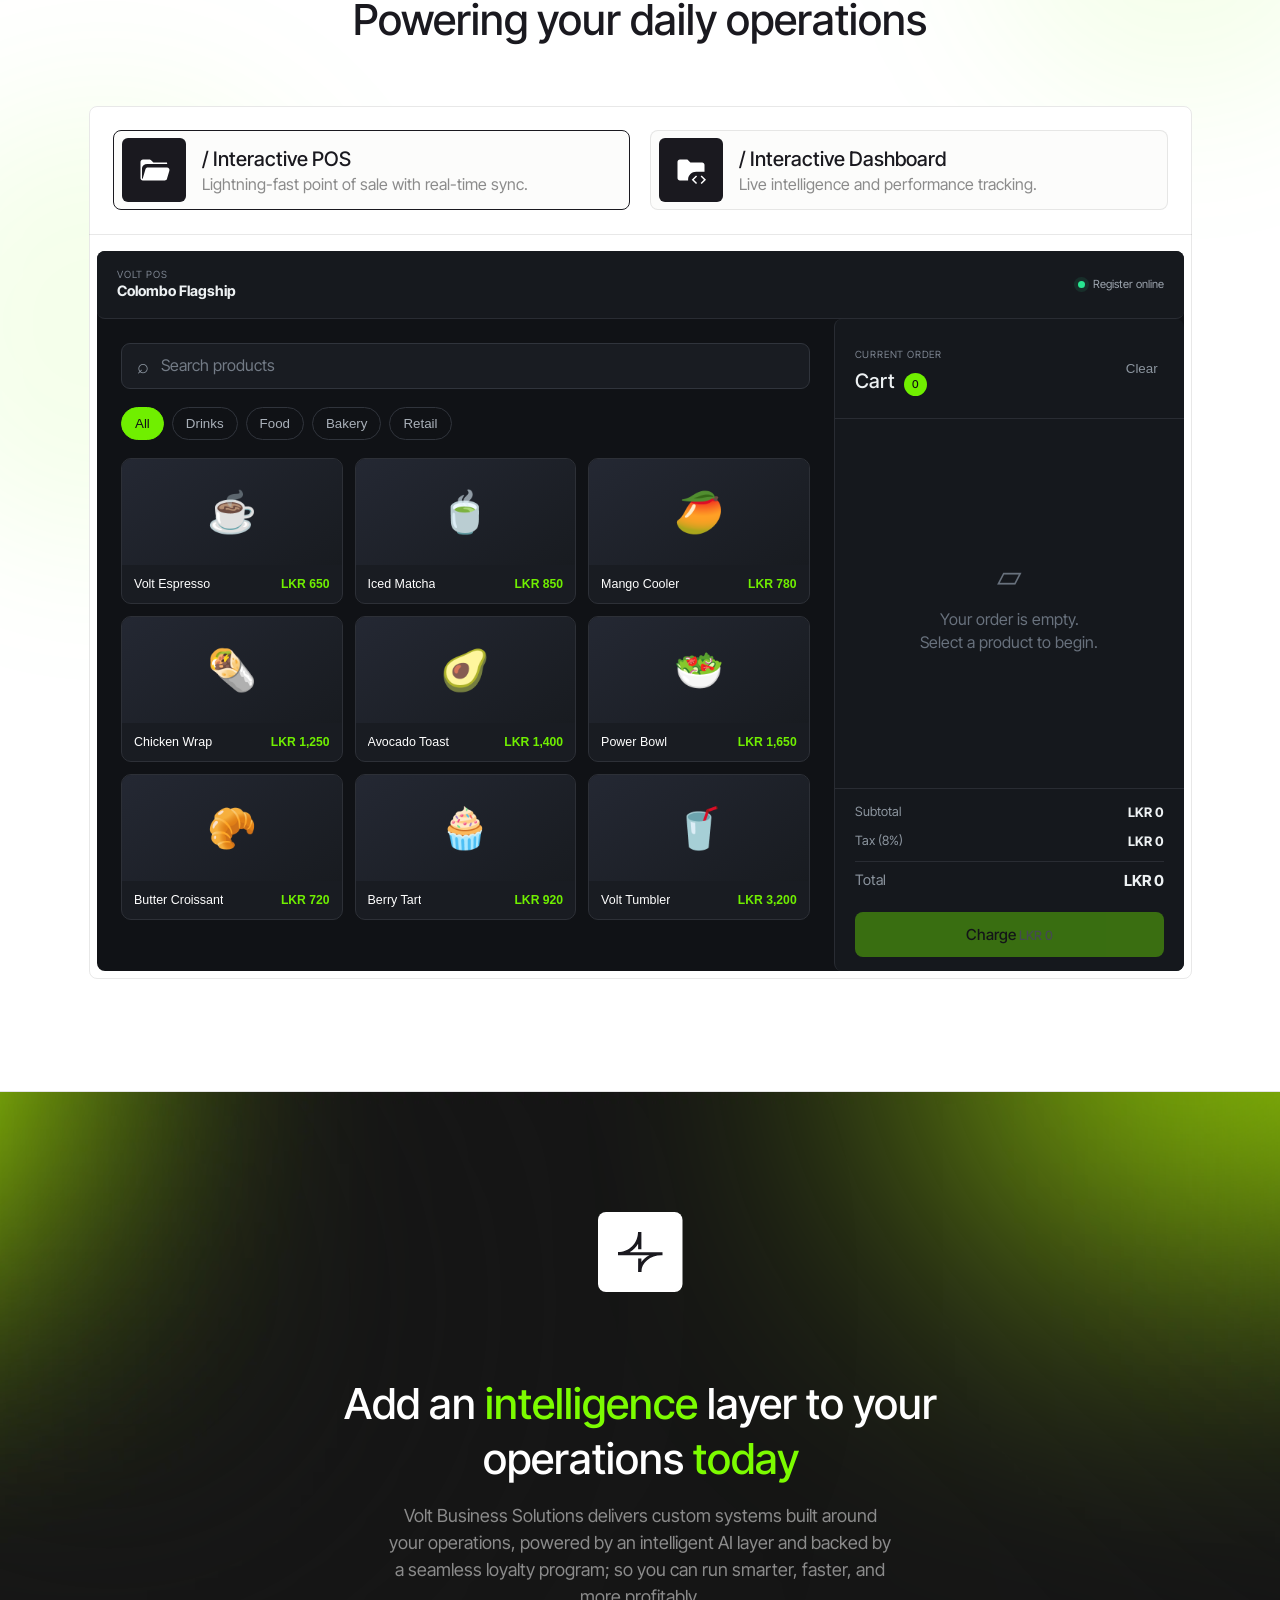
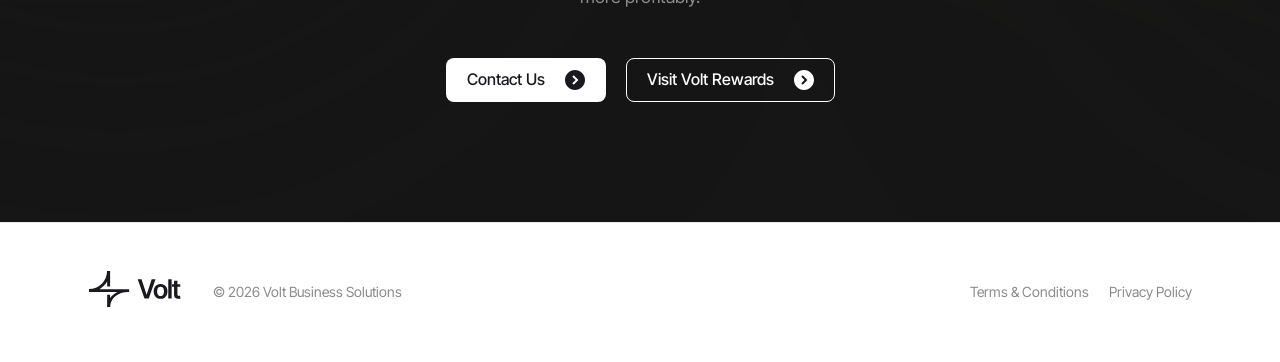
==== commit fbb1b688: "Remove unused image and font files, and update .gitignore to exclude .DS_Store" ====
--- a/index.html
+++ b/index.html
@@ -10,6 +10,10 @@
     <link rel="preconnect" href="https://fonts.googleapis.com">
     <link rel="preconnect" href="https://fonts.gstatic.com" crossorigin>
     <link href="https://fonts.googleapis.com/css2?family=Cormorant+Garamond:ital,wght@0,300..700;1,300..700&family=Inter+Tight:ital,wght@0,100..900;1,100..900&display=swap" rel="stylesheet">
+    <!-- Hero background is a CSS background-image, so the preload scanner can't find it
+         until sections.css is parsed. Preloading it here shaves that lookup off the LCP path. -->
+    <link rel="preload" as="image" href="/assets/bg-mobile.webp" fetchpriority="high" media="(max-width: 900px)">
+    <link rel="preload" as="image" href="/assets/bg-desktop.webp" fetchpriority="high" media="(min-width: 901px)">
     <link rel="icon" type="image/png" sizes="32x32" href="/assets/favicon-32.png">
     <link rel="icon" type="image/png" sizes="16x16" href="/assets/favicon-16.png">
     <link rel="apple-touch-icon" sizes="180x180" href="/assets/apple-touch-icon.png">
@@ -56,7 +60,7 @@
                     <a class="button button--outline-light" href="#rewards">Visit Volt Rewards <span aria-hidden="true"><svg width="20" height="20" viewBox="0 0 20 20" fill="none" xmlns="http://www.w3.org/2000/svg"><path d="M20 10C20 4.49 15.51 0 10 0C4.49 0 0 4.49 0 10C0 15.51 4.49 20 10 20C15.51 20 20 15.51 20 10ZM7.29 13.29L10.58 10L7.29 6.71L8.7 5.3L13.41 10.01L8.7 14.72L7.29 13.31V13.29Z" fill="white"/></svg></span></a>
                 </div>
                 <div class="dashboard-frame">
-                    <img class="dashboard-image" src="/assets/dashboard-image.png" alt="Volt business intelligence dashboard showing revenue, cash position, receivables, and business-unit performance" width="1914" height="955">
+                    <img class="dashboard-image" src="/assets/dashboard-image.webp" alt="Volt business intelligence dashboard showing revenue, cash position, receivables, and business-unit performance" width="1800" height="899" fetchpriority="high">
                 </div>
             </div>
         </section>
@@ -69,7 +73,7 @@
                 </header>
                 <div class="three-column-cards">
                     <article class="service-card">
-                        <div class="service-image"><img src="/assets/service-intelligence.jpg" alt="Payment terminal and card representing real-time business intelligence" width="666" height="799" loading="lazy"></div>
+                        <div class="service-image"><img src="/assets/service-intelligence.webp" alt="Payment terminal and card representing real-time business intelligence" width="700" height="840" loading="lazy"></div>
                         <h3>Know today’s numbers without waiting for tomorrow.</h3>
                         <p>Get instant visibility into sales, inventory, cash flow, and customer behavior across all locations.</p>
                         <ul class="tag-list">
@@ -79,7 +83,7 @@
                         </ul>
                     </article>
                     <article class="service-card">
-                        <div class="service-image"><img src="/assets/service-automation.jpg" alt="Abstract AI brain representing intelligent automation" width="800" height="450" loading="lazy"></div>
+                        <div class="service-image"><img src="/assets/service-automation.webp" alt="Abstract AI brain representing intelligent automation" width="900" height="507" loading="lazy"></div>
                         <h3>Let the system catch what people miss.</h3>
                         <p>AI agents handle reordering, approvals, reports, and routine tasks so you can focus on growth.</p>
                         <ul class="tag-list">
@@ -89,7 +93,7 @@
                         </ul>
                     </article>
                     <article class="service-card">
-                        <div class="service-image"><img src="/assets/service-insights.png" alt="Abstract visualization of natural language processing and AI-driven insights" width="398" height="224" loading="lazy"></div>
+                        <div class="service-image"><img src="/assets/service-insights.webp" alt="Abstract visualization of natural language processing and AI-driven insights" width="900" height="507" loading="lazy"></div>
                         <h3>Ask your business a question. Get a straight answer.</h3>
                         <p>Ask questions in plain English and get clear, actionable answers with supporting data.</p>
                         <ul class="tag-list">
@@ -278,7 +282,7 @@
                 </header>
                 <div class="three-column-cards">
                     <article class="service-card">
-                        <div class="reward-media"><img src="/assets/earn points.png" alt="Customer earning Volt loyalty points during a purchase" width="1448" height="1086" loading="lazy"></div>
+                        <div class="reward-media"><img src="/assets/earn-points.webp" alt="Customer earning Volt loyalty points during a purchase" width="900" height="675" loading="lazy"></div>
                         <h3>Reward every visit</h3>
                         <p>Customers earn points automatically when they buy, visit, or refer someone.</p>
                         <ul class="tag-list">
@@ -288,7 +292,7 @@
                         </ul>
                     </article>
                     <article class="service-card">
-                        <div class="reward-media"><img src="/assets/customer-retension.png" alt="Customers shopping as part of the Volt loyalty program" width="1448" height="1086" loading="lazy"></div>
+                        <div class="reward-media"><img src="/assets/customer-retention.webp" alt="Customers shopping as part of the Volt loyalty program" width="900" height="675" loading="lazy"></div>
                         <h3>Bring back quiet customers</h3>
                         <p>See who has not returned and send the right offer before they disappear.</p>
                         <ul class="tag-list">
@@ -298,7 +302,7 @@
                         </ul>
                     </article>
                     <article class="service-card">
-                        <div class="reward-media"><img src="/assets/flexible-redeem.png" alt="Customer redeeming Volt loyalty rewards from her phone" width="1448" height="1086" loading="lazy"></div>
+                        <div class="reward-media"><img src="/assets/flexible-redeem.webp" alt="Customer redeeming Volt loyalty rewards from her phone" width="900" height="675" loading="lazy"></div>
                         <h3>Make loyalty easy</h3>
                         <p>No complicated cards, no messy spreadsheets, no manual tracking. Loyalty works through your POS.</p>
                         <ul class="tag-list">
--- a/styles/sections.css
+++ b/styles/sections.css
@@ -131,11 +131,17 @@
 
 .hero {
     position: relative;
-    background: url("/bg.png") 50% 50% / cover no-repeat;
+    background: url("/assets/bg-mobile.webp") 50% 50% / cover no-repeat;
     background-color: #151517;
     min-height: clamp(760px, 77.78vw, 1120px);
     overflow: hidden;
     color: #fff;
+}
+
+@media (min-width: 901px) {
+    .hero {
+        background-image: url("/assets/bg-desktop.webp");
+    }
 }
 
 .hero-content {
@@ -1104,8 +1110,14 @@
     place-items: center;
     overflow: hidden;
     color: #161616;
-    background: url("footer.png") / cover no-repeat;
+    background: url("/assets/footer-mobile.webp") 50% 50% / cover no-repeat;
     background-color: #161616;
+}
+
+@media (min-width: 901px) {
+    .cta {
+        background-image: url("/assets/footer-desktop.webp");
+    }
 }
 
 .cta-glow--tl {
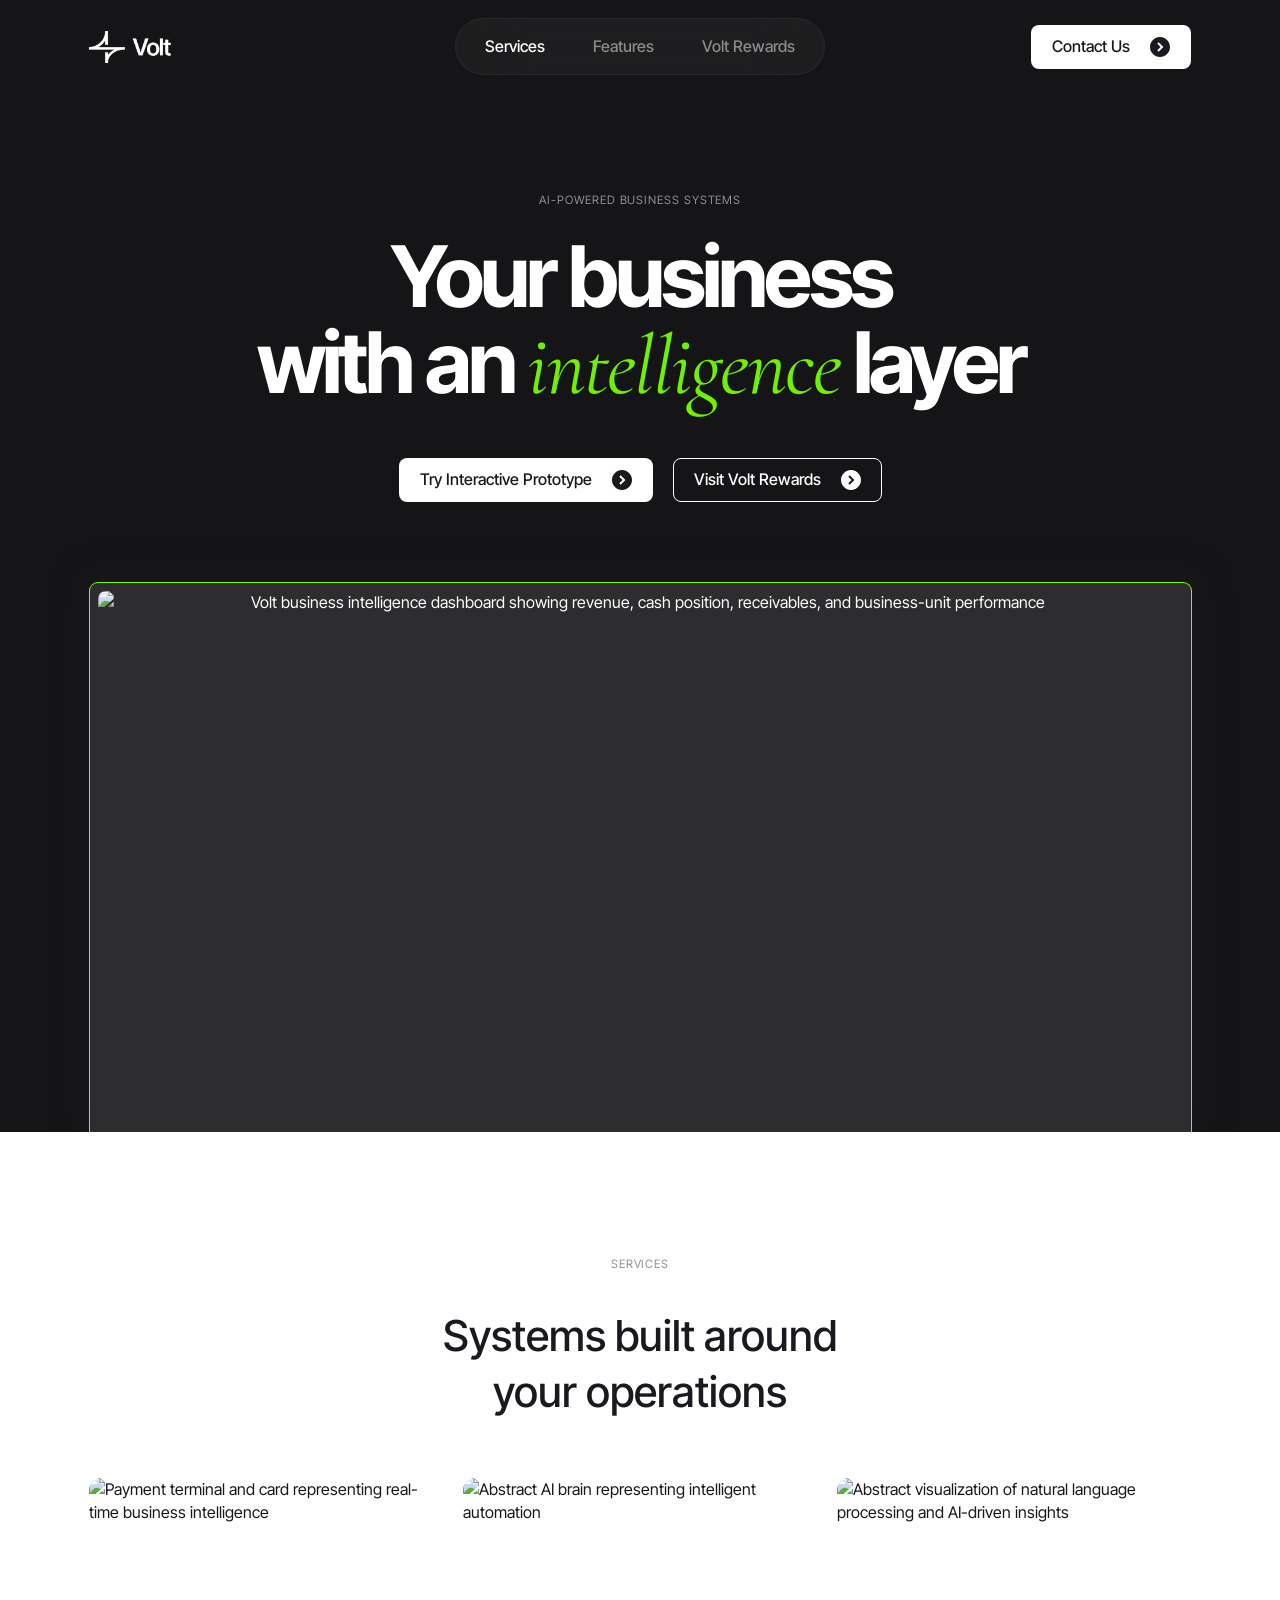
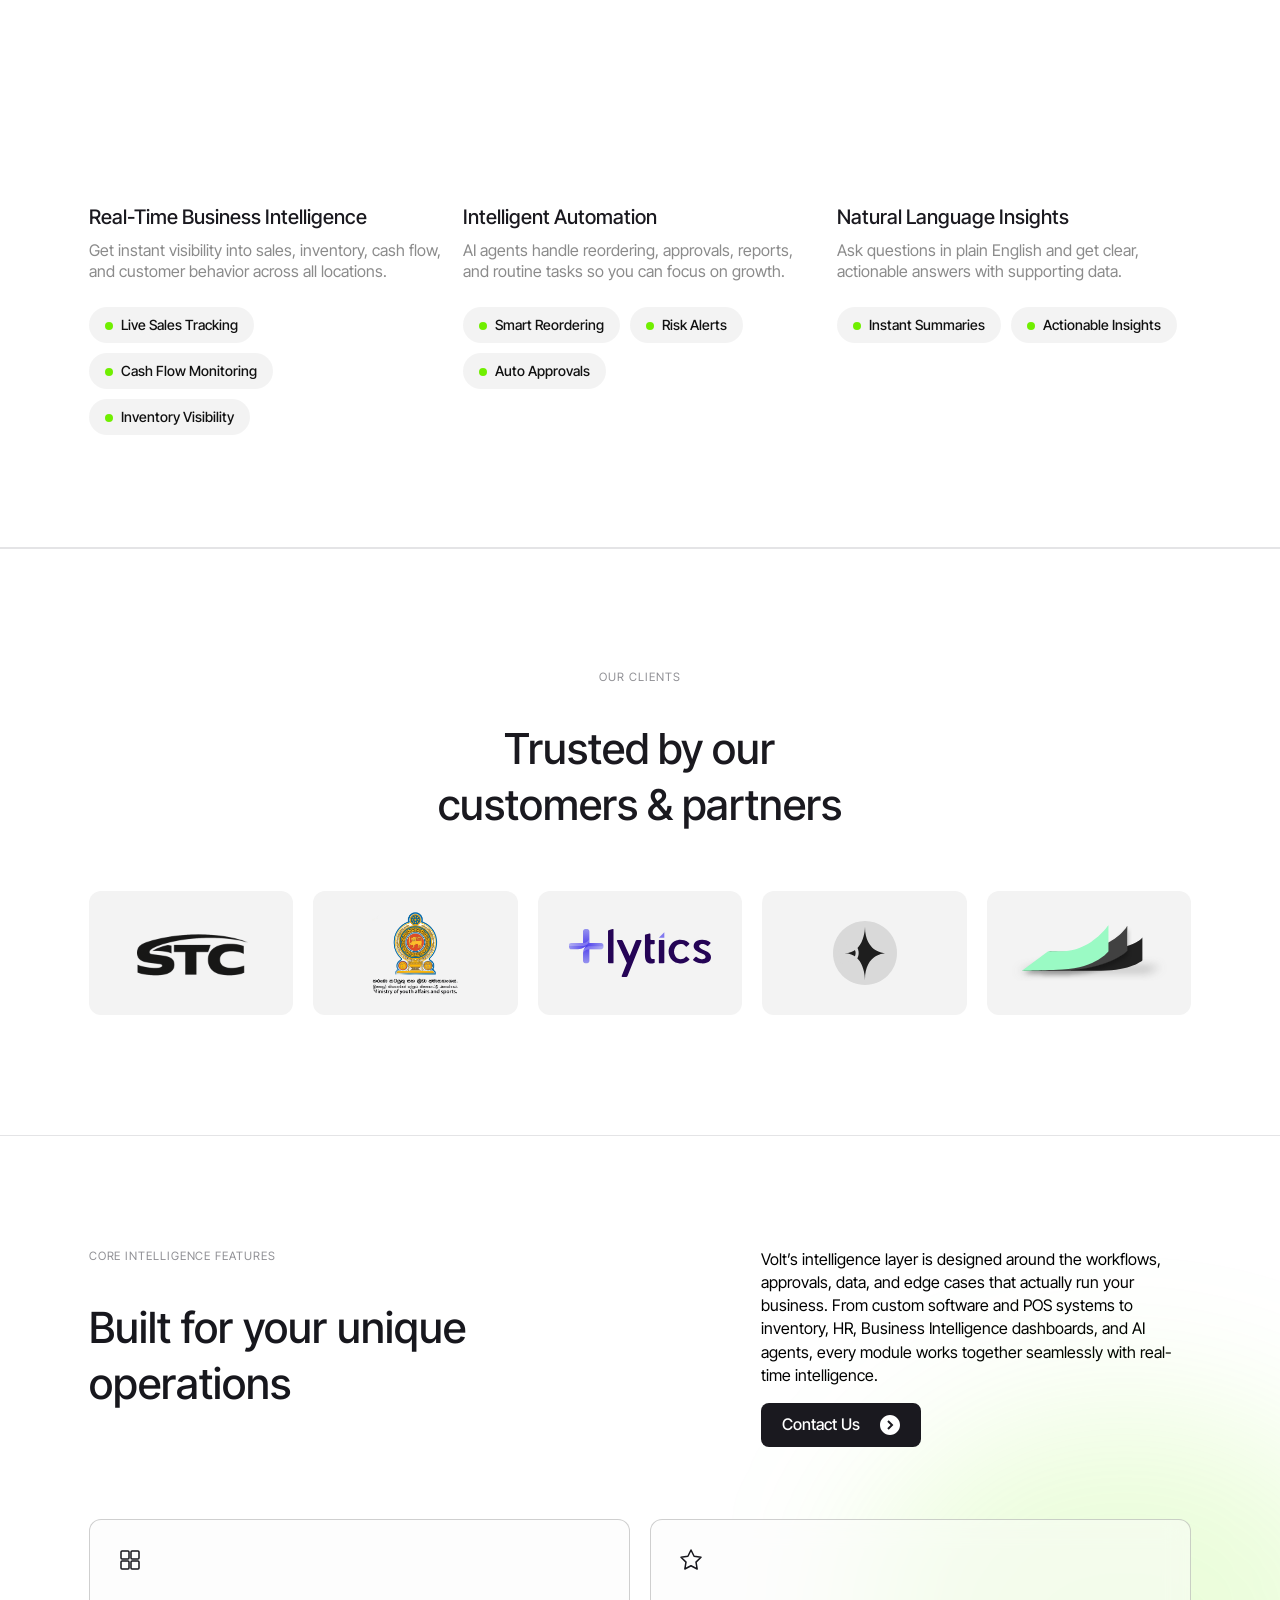
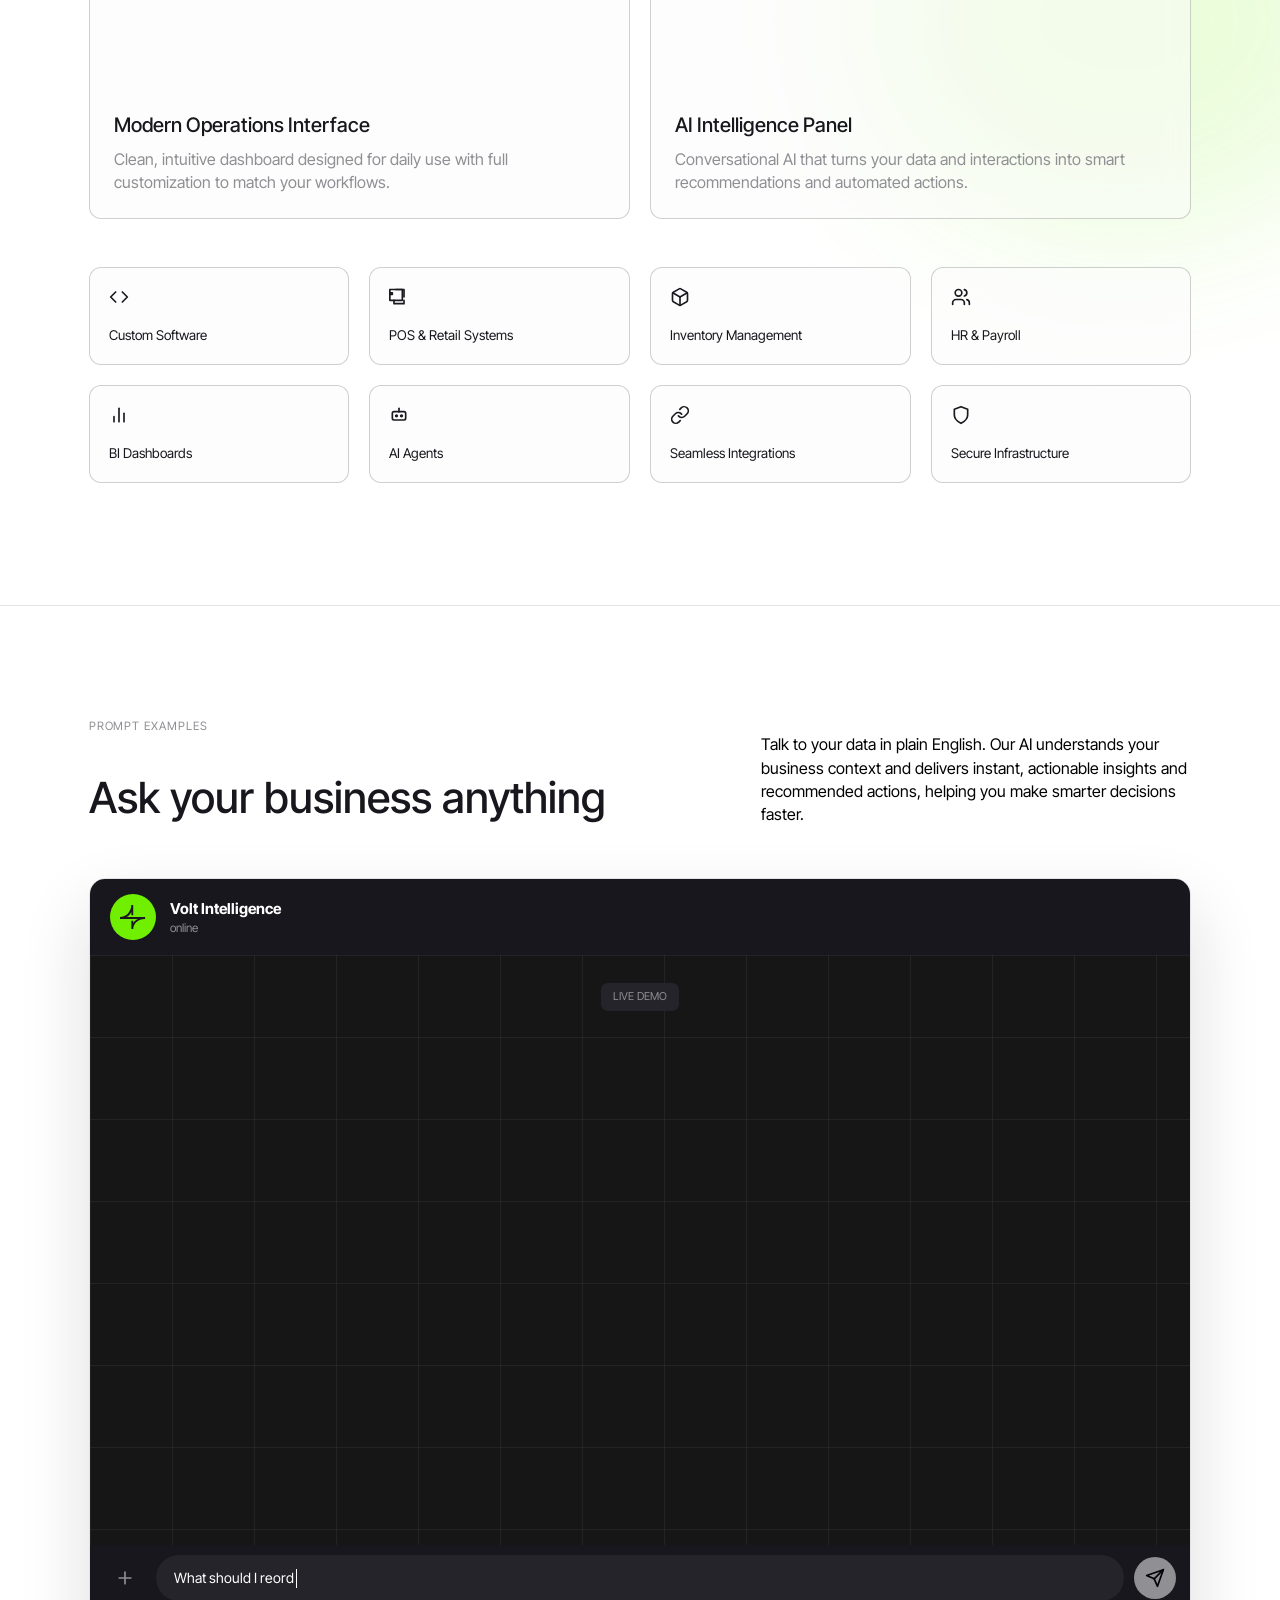
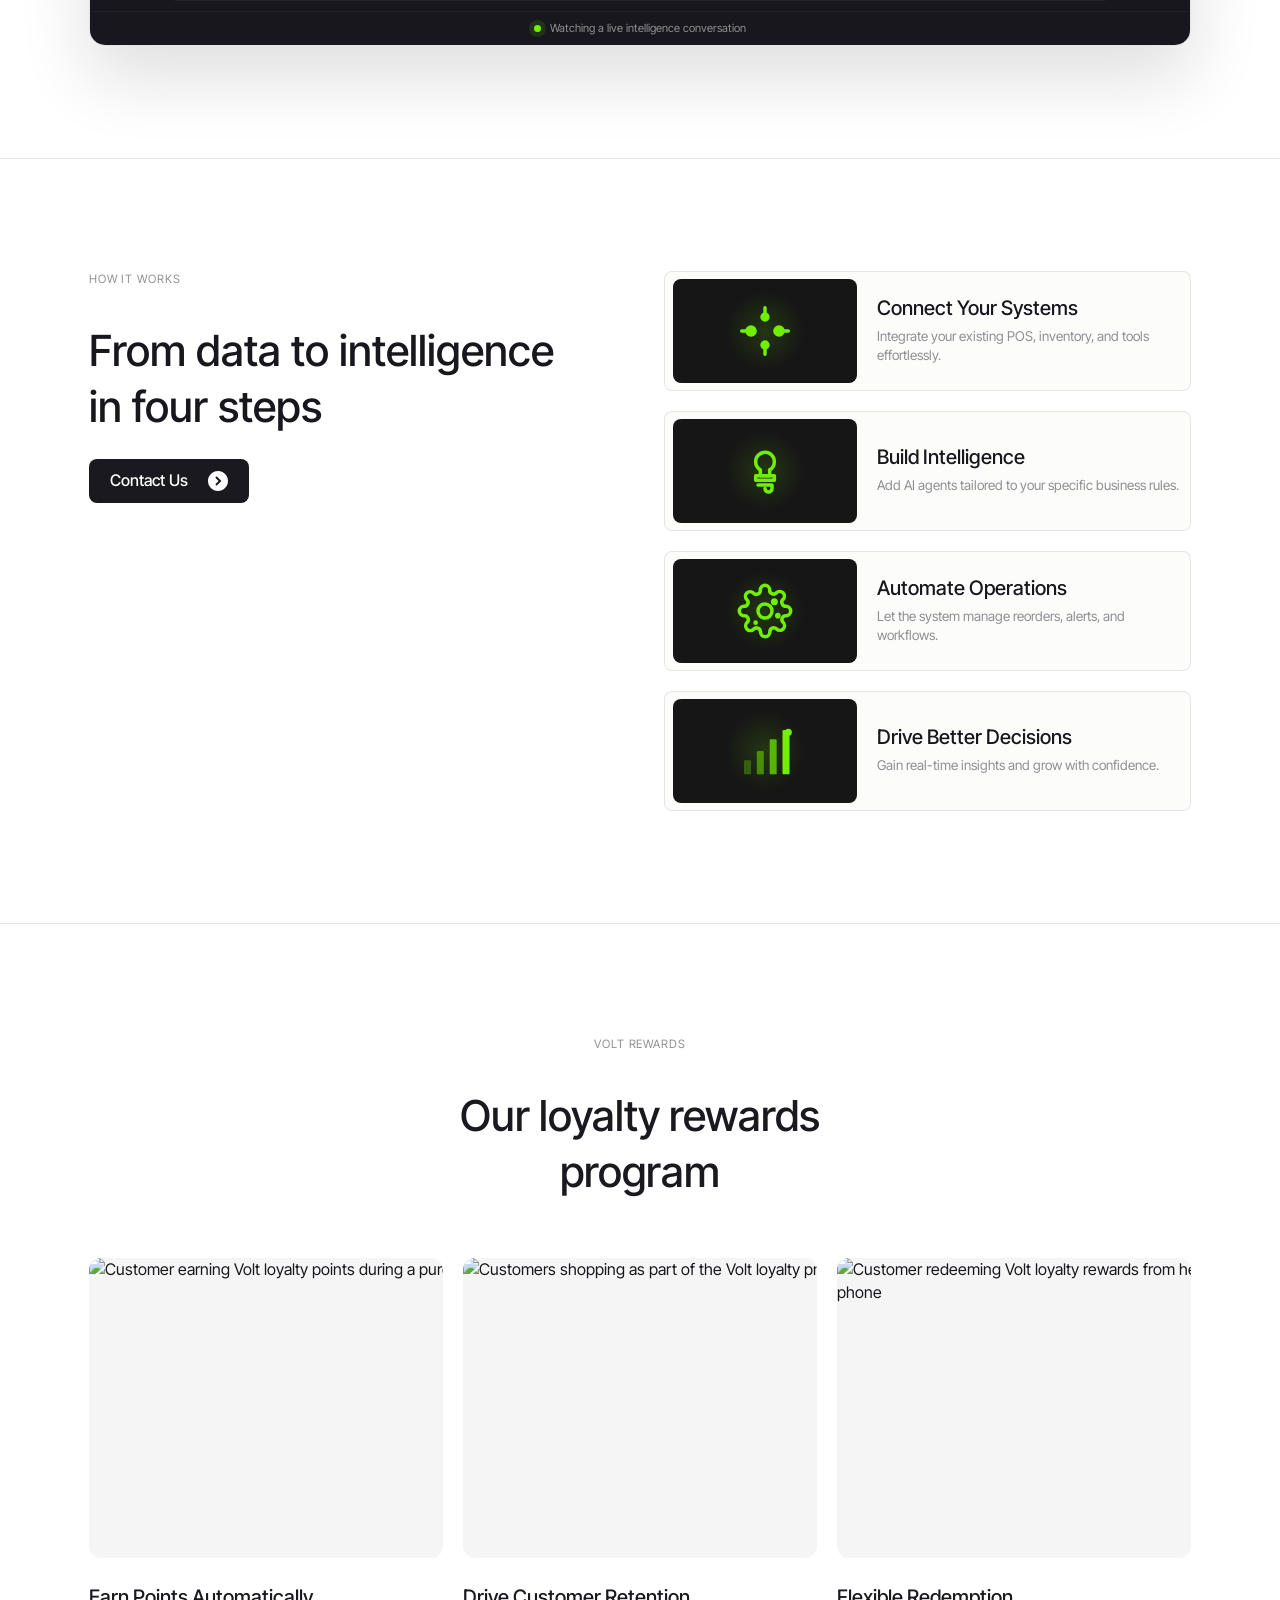
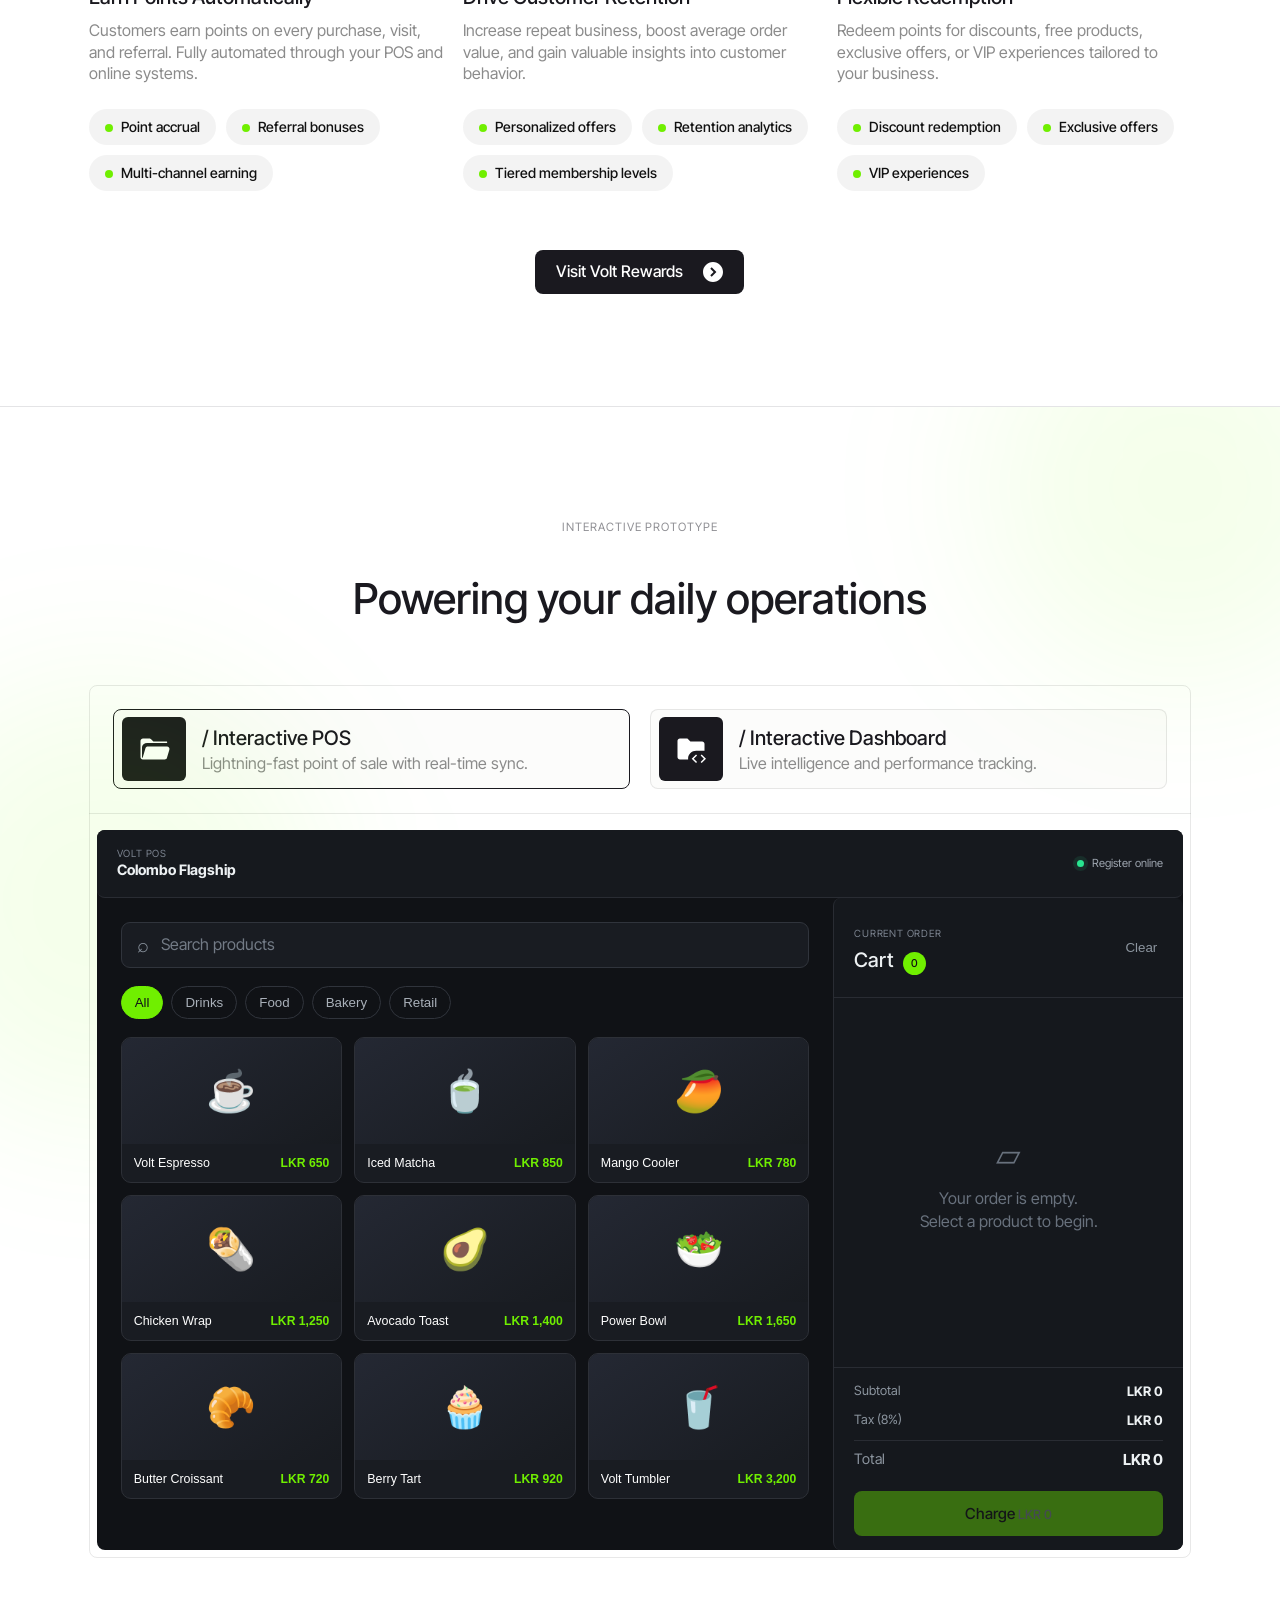
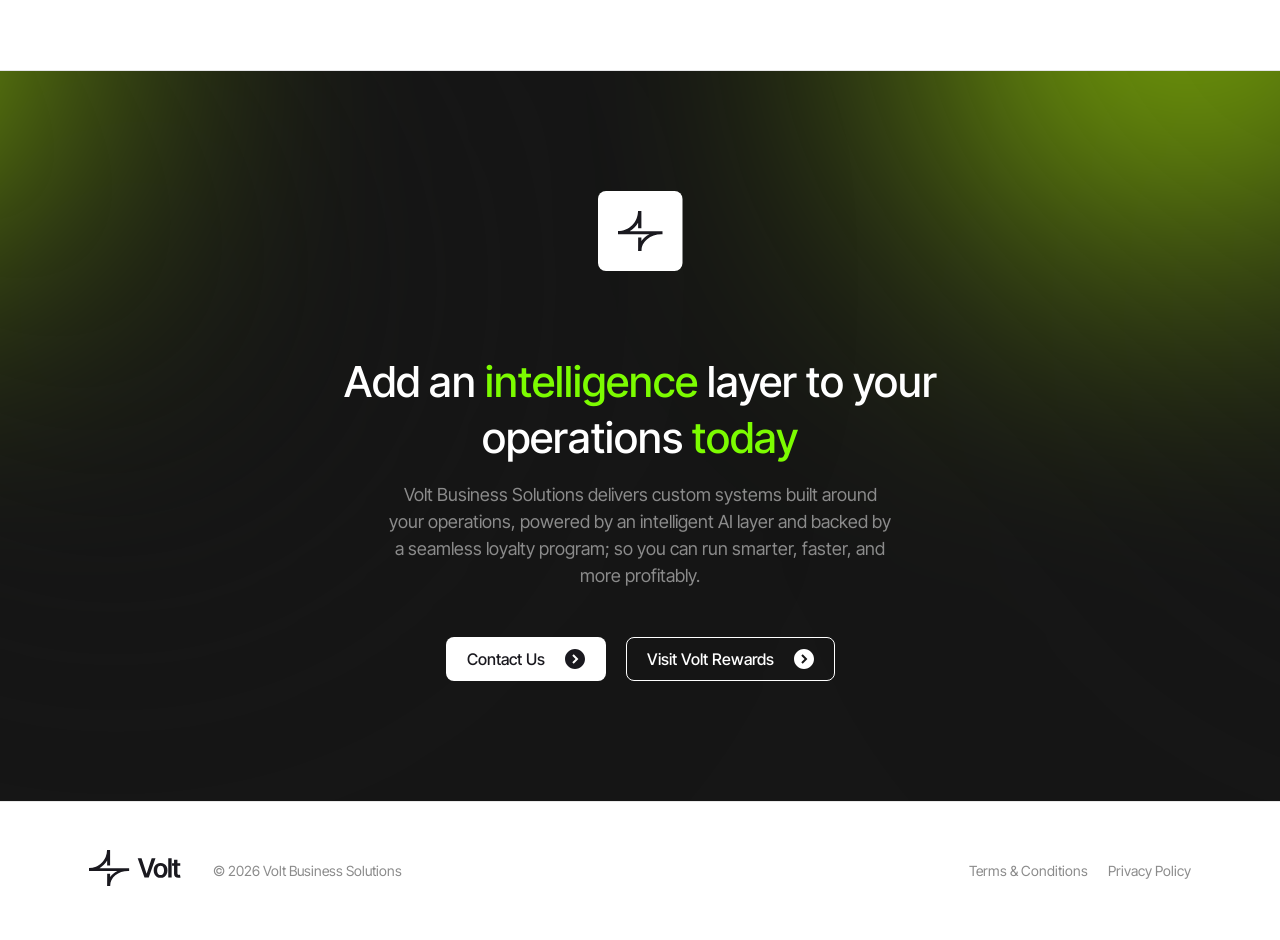
==== commit ea9e1478: "Add initial site resources: llms.txt, robots.txt, and sitemap.xml - Created llms.txt to provide an o" ====
--- a/index.html
+++ b/index.html
@@ -10,10 +10,6 @@
     <link rel="preconnect" href="https://fonts.googleapis.com">
     <link rel="preconnect" href="https://fonts.gstatic.com" crossorigin>
     <link href="https://fonts.googleapis.com/css2?family=Cormorant+Garamond:ital,wght@0,300..700;1,300..700&family=Inter+Tight:ital,wght@0,100..900;1,100..900&display=swap" rel="stylesheet">
-    <!-- Hero background is a CSS background-image, so the preload scanner can't find it
-         until sections.css is parsed. Preloading it here shaves that lookup off the LCP path. -->
-    <link rel="preload" as="image" href="/assets/bg-mobile.webp" fetchpriority="high" media="(max-width: 900px)">
-    <link rel="preload" as="image" href="/assets/bg-desktop.webp" fetchpriority="high" media="(min-width: 901px)">
     <link rel="icon" type="image/png" sizes="32x32" href="/assets/favicon-32.png">
     <link rel="icon" type="image/png" sizes="16x16" href="/assets/favicon-16.png">
     <link rel="apple-touch-icon" sizes="180x180" href="/assets/apple-touch-icon.png">
@@ -36,13 +32,9 @@
                 <a href="#services">Services</a>
                 <a href="#features">Features</a>
                 <a href="#rewards">Volt Rewards</a>
-                <a href="/apply">Careers</a> </nav>
+            </nav>
 
             <a class="button button--light" href="mailto:info@vbs.lk">Contact Us <span aria-hidden="true"><svg width="20" height="20" viewBox="0 0 20 20" fill="none" xmlns="http://www.w3.org/2000/svg"><path d="M20 10C20 4.49 15.51 0 10 0C4.49 0 0 4.49 0 10C0 15.51 4.49 20 10 20C15.51 20 20 15.51 20 10ZM7.29 13.29L10.58 10L7.29 6.71L8.7 5.3L13.41 10.01L8.7 14.72L7.29 13.31V13.29Z" fill="#19191F"/></svg></span></a>
-
-            <button class="nav-toggle" aria-label="Toggle navigation" aria-expanded="false">
-                <span></span><span></span><span></span>
-            </button>
         </div>
     </header>
 
@@ -60,7 +52,7 @@
                     <a class="button button--outline-light" href="#rewards">Visit Volt Rewards <span aria-hidden="true"><svg width="20" height="20" viewBox="0 0 20 20" fill="none" xmlns="http://www.w3.org/2000/svg"><path d="M20 10C20 4.49 15.51 0 10 0C4.49 0 0 4.49 0 10C0 15.51 4.49 20 10 20C15.51 20 20 15.51 20 10ZM7.29 13.29L10.58 10L7.29 6.71L8.7 5.3L13.41 10.01L8.7 14.72L7.29 13.31V13.29Z" fill="white"/></svg></span></a>
                 </div>
                 <div class="dashboard-frame">
-                    <img class="dashboard-image" src="/assets/dashboard-image.webp" alt="Volt business intelligence dashboard showing revenue, cash position, receivables, and business-unit performance" width="1800" height="899" fetchpriority="high">
+                    <img class="dashboard-image" src="/assets/dashboard-image.png" alt="Volt business intelligence dashboard showing revenue, cash position, receivables, and business-unit performance" width="1914" height="955">
                 </div>
             </div>
         </section>
@@ -73,34 +65,60 @@
                 </header>
                 <div class="three-column-cards">
                     <article class="service-card">
-                        <div class="service-image"><img src="/assets/service-intelligence.webp" alt="Payment terminal and card representing real-time business intelligence" width="700" height="840" loading="lazy"></div>
-                        <h3>Know today’s numbers without waiting for tomorrow.</h3>
+                        <div class="service-image"><img src="/assets/service-intelligence.jpg" alt="Payment terminal and card representing real-time business intelligence" width="666" height="799" loading="lazy"></div>
+                        <h3>Real-Time Business Intelligence</h3>
                         <p>Get instant visibility into sales, inventory, cash flow, and customer behavior across all locations.</p>
                         <ul class="tag-list">
-                            <li>Which products are moving</li>
-                            <li>Where cash is stuck</li>
-                            <li>Which branch needs attention</li>
-                        </ul>
-                    </article>
-                    <article class="service-card">
-                        <div class="service-image"><img src="/assets/service-automation.webp" alt="Abstract AI brain representing intelligent automation" width="900" height="507" loading="lazy"></div>
-                        <h3>Let the system catch what people miss.</h3>
+                            <li>Live Sales Tracking</li>
+                            <li>Cash Flow Monitoring</li>
+                            <li>Inventory Visibility</li>
+                        </ul>
+                    </article>
+                    <article class="service-card">
+                        <div class="service-image"><img src="/assets/service-automation.jpg" alt="Abstract AI brain representing intelligent automation" width="800" height="450" loading="lazy"></div>
+                        <h3>Intelligent Automation</h3>
                         <p>AI agents handle reordering, approvals, reports, and routine tasks so you can focus on growth.</p>
                         <ul class="tag-list">
-                            <li>Stock warnings</li>
-                            <li>Credit risk alerts</li>
-                            <li>Daily owner summaries</li>
-                        </ul>
-                    </article>
-                    <article class="service-card">
-                        <div class="service-image"><img src="/assets/service-insights.webp" alt="Abstract visualization of natural language processing and AI-driven insights" width="900" height="507" loading="lazy"></div>
-                        <h3>Ask your business a question. Get a straight answer.</h3>
+                            <li>Smart Reordering</li>
+                            <li>Risk Alerts</li>
+                            <li>Auto Approvals</li>
+                        </ul>
+                    </article>
+                    <article class="service-card">
+                        <div class="service-image"><img src="/assets/service-insights.png" alt="Abstract visualization of natural language processing and AI-driven insights" width="398" height="224" loading="lazy"></div>
+                        <h3>Natural Language Insights</h3>
                         <p>Ask questions in plain English and get clear, actionable answers with supporting data.</p>
                         <ul class="tag-list">
-                            <li>Plain English questions</li>
-                            <li>Clear answers</li>
-                        </ul>
-                    </article>
+                            <li>Instant Summaries</li>
+                            <li>Actionable Insights</li>
+                        </ul>
+                    </article>
+                </div>
+            </div>
+        </section>
+
+        <section class="section clients" aria-labelledby="clients-title">
+            <div class="container">
+                <header class="section-heading section-heading--center">
+                    <p class="eyebrow">Our clients</p>
+                    <h2 id="clients-title">Trusted by our<br>customers &amp; partners</h2>
+                </header>
+                <div class="client-logos" role="region" aria-label="Client logos" tabindex="0">
+                    <div class="client-logo">
+                        <img src="/assets/logos/stc.svg" alt="STC">
+                    </div>
+                    <div class="client-logo">
+                        <img src="/assets/logos/gov.svg" alt="Government of Sri Lanka">
+                    </div>
+                    <div class="client-logo">
+                        <img src="/assets/logos/+lytics.svg" alt="+lytics">
+                    </div>
+                    <div class="client-logo">
+                        <img src="/assets/logos/podnopsis.svg" alt="Podnopsis">
+                    </div>
+                    <div class="client-logo">
+                        <img src="/assets/logos/stackd.svg" alt="Stackd">
+                    </div>
                 </div>
             </div>
         </section>
@@ -118,15 +136,13 @@
                             every module works together seamlessly with real-time intelligence.</p><a class="button button--dark" href="mailto:info@vbs.lk">Contact Us <span aria-hidden="true"><svg width="20" height="20" viewBox="0 0 20 20" fill="none" xmlns="http://www.w3.org/2000/svg"><path d="M20 10C20 4.49 15.51 0 10 0C4.49 0 0 4.49 0 10C0 15.51 4.49 20 10 20C15.51 20 20 15.51 20 10ZM7.29 13.29L10.58 10L7.29 6.71L8.7 5.3L13.41 10.01L8.7 14.72L7.29 13.31V13.29Z" /></svg></span></a></div>
                 </div>
                 <div class="feature-panels">
-                    <article class="feature-panel feature-panel--dark">
-                        <span class="ai-blob" aria-hidden="true"><i></i><i></i><i></i><i></i><i></i><i></i><i></i><i></i><i></i><i></i><i></i><i></i><i></i><i></i><i></i><i></i><i></i><i></i></span>
+                    <article class="feature-panel feature-panel--dark"><span class="node-icon" aria-hidden="true"><svg width="24" height="24" viewBox="0 0 24 24" fill="none" stroke="currentColor" stroke-width="1.5" stroke-linecap="round" stroke-linejoin="round"><rect x="3" y="3" width="8" height="8" rx="1"/><rect x="13" y="3" width="8" height="8" rx="1"/><rect x="3" y="13" width="8" height="8" rx="1"/><rect x="13" y="13" width="8" height="8" rx="1"/></svg></span>
                         <div>
                             <h3>Modern Operations Interface</h3>
                             <p>Clean, intuitive dashboard designed for daily use with full customization to match your workflows.</p>
                         </div>
                     </article>
-                    <article class="feature-panel">
-                        <span class="ai-blob" aria-hidden="true"><i></i><i></i><i></i><i></i><i></i><i></i><i></i><i></i><i></i><i></i><i></i><i></i><i></i><i></i><i></i><i></i><i></i><i></i></span>
+                    <article class="feature-panel"><span class="node-icon" aria-hidden="true"><svg width="24" height="24" viewBox="0 0 24 24" fill="none" stroke="currentColor" stroke-width="1.5" stroke-linecap="round" stroke-linejoin="round"><polygon points="12,2 15.09,8.26 22,9.27 17,14.14 18.18,21.02 12,17.77 5.82,21.02 7,14.14 2,9.27 8.91,8.26 12,2"/></svg></span>
                         <div>
                             <h3>AI Intelligence Panel</h3>
                             <p>Conversational AI that turns your data and interactions into smart recommendations and automated actions.</p>
@@ -176,13 +192,6 @@
                     </header>
                     <div class="chat-log grid-surface" id="chat-log" role="log" aria-live="polite" aria-relevant="additions">
                         <div class="chat-day"><span>Live demo</span></div>
-                        <div class="chat-bubble chat-bubble--sent" data-initial-message>
-                            <p>What should I reorder before the weekend?</p>
-                            <span class="chat-meta"><span data-chat-time>Now</span> <i class="message-ticks is-read" aria-label="Read">✓✓</i></span>
-                        </div>
-                        <div class="chat-bubble chat-bubble--received chat-bubble--typing" data-initial-typing aria-label="Volt Intelligence is typing">
-                            <span class="typing-dots" aria-hidden="true"><i></i><i></i><i></i></span>
-                        </div>
                     </div>
                     <div class="chat-simulator" aria-hidden="true">
                         <span class="simulator-add"><svg xmlns="http://www.w3.org/2000/svg" width="20" height="20" viewBox="0 0 24 24" fill="none" stroke="currentColor" stroke-width="2" stroke-linecap="round" stroke-linejoin="round"><path d="M5 12h14"/><path d="M12 5v14"/></svg></span>
@@ -203,7 +212,7 @@
                 <ol class="process-list">
                     <li>
                         <div class="process-thumb process-icon">
-                            <svg class="process-icon-svg" width="56" height="56" viewBox="0 0 24 24" fill="none" stroke="var(--color-accent)" stroke-width="1.5" stroke-linecap="round" stroke-linejoin="round">
+                    <svg class="process-icon-svg" width="56" height="56" viewBox="0 0 24 24" fill="none" stroke="var(--color-accent)" stroke-width="1.5" stroke-linecap="round" stroke-linejoin="round">
                         <circle class="icon-dot icon-dot--a" cx="6" cy="12" r="2.5" fill="var(--color-accent)" stroke="none"/>
                         <circle class="icon-dot icon-dot--b" cx="18" cy="12" r="2.5" fill="var(--color-accent)" stroke="none"/>
                         <circle class="icon-dot icon-dot--c" cx="12" cy="6" r="2" fill="var(--color-accent)" stroke="none"/>
@@ -212,8 +221,8 @@
                         <line class="icon-line icon-line--v" x1="12" y1="6" x2="12" y2="18"/>
                         <path class="icon-pulse" d="M2 12h2M20 12h2M12 2v2M12 20v2" stroke="var(--color-accent)" stroke-width="1.5"/>
                     </svg>
-                            <div class="icon-glow"></div>
-                        </div>
+                    <div class="icon-glow"></div>
+                </div>
                         <div>
                             <h3>Connect Your Systems</h3>
                             <p>Integrate your existing POS, inventory, and tools effortlessly.</p>
@@ -221,7 +230,7 @@
                     </li>
                     <li>
                         <div class="process-thumb process-icon">
-                            <svg class="process-icon-svg" width="56" height="56" viewBox="0 0 24 24" fill="none" stroke="var(--color-accent)" stroke-width="1.5" stroke-linecap="round" stroke-linejoin="round">
+                    <svg class="process-icon-svg" width="56" height="56" viewBox="0 0 24 24" fill="none" stroke="var(--color-accent)" stroke-width="1.5" stroke-linecap="round" stroke-linejoin="round">
                         <path class="icon-brain" d="M12 4a4 4 0 0 1 4 4c0 1.5-.8 2.8-2 3.5V14h-4v-2.5a4 4 0 0 1-2-3.5 4 4 0 0 1 4-4z"/>
                         <path class="icon-brain" d="M8 14h8v2H8z"/>
                         <path class="icon-brain" d="M9 18h6v1.5a1.5 1.5 0 0 1-3 0"/>
@@ -230,8 +239,8 @@
                         <line class="icon-sparkle icon-sparkle--3" x1="5" y1="6" x2="5" y2="6.01" stroke-width="2"/>
                         <line class="icon-sparkle icon-sparkle--4" x1="4" y1="9" x2="4" y2="9.01" stroke-width="2"/>
                     </svg>
-                            <div class="icon-glow"></div>
-                        </div>
+                    <div class="icon-glow"></div>
+                </div>
                         <div>
                             <h3>Build Intelligence</h3>
                             <p>Add AI agents tailored to your specific business rules.</p>
@@ -239,15 +248,15 @@
                     </li>
                     <li>
                         <div class="process-thumb process-icon">
-                            <svg class="process-icon-svg" width="56" height="56" viewBox="0 0 24 24" fill="none" stroke="var(--color-accent)" stroke-width="1.5" stroke-linecap="round" stroke-linejoin="round">
+                    <svg class="process-icon-svg" width="56" height="56" viewBox="0 0 24 24" fill="none" stroke="var(--color-accent)" stroke-width="1.5" stroke-linecap="round" stroke-linejoin="round">
                         <circle cx="12" cy="12" r="3"/>
                         <path class="icon-gear" d="M19.4 15a1.65 1.65 0 0 0 .33 1.82l.06.06a2 2 0 0 1-2.83 2.83l-.06-.06a1.65 1.65 0 0 0-1.82-.33 1.65 1.65 0 0 0-1 1.51V21a2 2 0 0 1-4 0v-.09A1.65 1.65 0 0 0 9 19.4a1.65 1.65 0 0 0-1.82.33l-.06.06a2 2 0 0 1-2.83-2.83l.06-.06A1.65 1.65 0 0 0 4.68 15a1.65 1.65 0 0 0-1.51-1H3a2 2 0 0 1 0-4h.09A1.65 1.65 0 0 0 4.6 9a1.65 1.65 0 0 0-.33-1.82l-.06-.06a2 2 0 0 1 2.83-2.83l.06.06A1.65 1.65 0 0 0 9 4.68a1.65 1.65 0 0 0 1-1.51V3a2 2 0 0 1 4 0v.09a1.65 1.65 0 0 0 1 1.51 1.65 1.65 0 0 0 1.82-.33l.06-.06a2 2 0 0 1 2.83 2.83l-.06.06A1.65 1.65 0 0 0 19.4 9a1.65 1.65 0 0 0 1.51 1H21a2 2 0 0 1 0 4h-.09a1.65 1.65 0 0 0-1.51 1z"/>
                         <circle class="icon-orbit-dot" cx="16" cy="8" r="1.5" fill="var(--color-accent)" stroke="none"/>
                         <circle class="icon-orbit-dot icon-orbit-dot--2" cx="17.5" cy="14" r="1.2" fill="var(--color-accent)" stroke="none"/>
                         <circle class="icon-orbit-dot icon-orbit-dot--3" cx="8" cy="17" r="1" fill="var(--color-accent)" stroke="none"/>
                     </svg>
-                            <div class="icon-glow"></div>
-                        </div>
+                    <div class="icon-glow"></div>
+                </div>
                         <div>
                             <h3>Automate Operations</h3>
                             <p>Let the system manage reorders, alerts, and workflows.</p>
@@ -255,7 +264,7 @@
                     </li>
                     <li>
                         <div class="process-thumb process-icon">
-                            <svg class="process-icon-svg" width="56" height="56" viewBox="0 0 24 24" fill="none" stroke="var(--color-accent)" stroke-width="1.5" stroke-linecap="round" stroke-linejoin="round">
+                    <svg class="process-icon-svg" width="56" height="56" viewBox="0 0 24 24" fill="none" stroke="var(--color-accent)" stroke-width="1.5" stroke-linecap="round" stroke-linejoin="round">
                         <polyline class="icon-trend" points="2 20 7 14 12 16 17 10 22 12"/>
                         <rect class="icon-bar icon-bar--1" x="3" y="16" width="3" height="6" rx=".5" fill="var(--color-accent)" stroke="none" opacity=".3"/>
                         <rect class="icon-bar icon-bar--2" x="8.5" y="12" width="3" height="10" rx=".5" fill="var(--color-accent)" stroke="none" opacity=".5"/>
@@ -263,8 +272,8 @@
                         <rect class="icon-bar icon-bar--4" x="19.5" y="3" width="3" height="19" rx=".5" fill="var(--color-accent)" stroke="none"/>
                         <circle class="icon-flash" cx="22" cy="4" r="1.5" fill="var(--color-accent)" stroke="none"/>
                     </svg>
-                            <div class="icon-glow"></div>
-                        </div>
+                    <div class="icon-glow"></div>
+                </div>
                         <div>
                             <h3>Drive Better Decisions</h3>
                             <p>Gain real-time insights and grow with confidence.</p>
@@ -282,9 +291,9 @@
                 </header>
                 <div class="three-column-cards">
                     <article class="service-card">
-                        <div class="reward-media"><img src="/assets/earn-points.webp" alt="Customer earning Volt loyalty points during a purchase" width="900" height="675" loading="lazy"></div>
-                        <h3>Reward every visit</h3>
-                        <p>Customers earn points automatically when they buy, visit, or refer someone.</p>
+                        <div class="reward-media"><img src="/assets/earn points.png" alt="Customer earning Volt loyalty points during a purchase" width="1448" height="1086" loading="lazy"></div>
+                        <h3>Earn Points Automatically</h3>
+                        <p>Customers earn points on every purchase, visit, and referral. Fully automated through your POS and online systems.</p>
                         <ul class="tag-list">
                             <li>Point accrual</li>
                             <li>Referral bonuses</li>
@@ -292,9 +301,9 @@
                         </ul>
                     </article>
                     <article class="service-card">
-                        <div class="reward-media"><img src="/assets/customer-retention.webp" alt="Customers shopping as part of the Volt loyalty program" width="900" height="675" loading="lazy"></div>
-                        <h3>Bring back quiet customers</h3>
-                        <p>See who has not returned and send the right offer before they disappear.</p>
+                        <div class="reward-media"><img src="/assets/customer-retension.png" alt="Customers shopping as part of the Volt loyalty program" width="1448" height="1086" loading="lazy"></div>
+                        <h3>Drive Customer Retention</h3>
+                        <p>Increase repeat business, boost average order value, and gain valuable insights into customer behavior.</p>
                         <ul class="tag-list">
                             <li>Personalized offers</li>
                             <li>Retention analytics</li>
@@ -302,9 +311,9 @@
                         </ul>
                     </article>
                     <article class="service-card">
-                        <div class="reward-media"><img src="/assets/flexible-redeem.webp" alt="Customer redeeming Volt loyalty rewards from her phone" width="900" height="675" loading="lazy"></div>
-                        <h3>Make loyalty easy</h3>
-                        <p>No complicated cards, no messy spreadsheets, no manual tracking. Loyalty works through your POS.</p>
+                        <div class="reward-media"><img src="/assets/flexible-redeem.png" alt="Customer redeeming Volt loyalty rewards from her phone" width="1448" height="1086" loading="lazy"></div>
+                        <h3>Flexible Redemption</h3>
+                        <p>Redeem points for discounts, free products, exclusive offers, or VIP experiences tailored to your business.</p>
                         <ul class="tag-list">
                             <li>Discount redemption</li>
                             <li>Exclusive offers</li>
@@ -447,26 +456,6 @@
     <script src="/scripts/navigation.js" defer></script>
     <script src="/scripts/chat.js" defer></script>
     <script src="/scripts/prototype.js" defer></script>
-    <script src="/scripts/reveal.js" defer></script>
-    <script>
-        (function() {
-            var toggle = document.querySelector('.nav-toggle');
-            var nav = document.querySelector('.primary-nav');
-            if (toggle && nav) {
-                toggle.addEventListener('click', function() {
-                    var expanded = this.getAttribute('aria-expanded') === 'true' ? false : true;
-                    this.setAttribute('aria-expanded', expanded);
-                    nav.classList.toggle('is-open', expanded);
-                });
-                document.addEventListener('click', function(e) {
-                    if (!toggle.contains(e.target) && !nav.contains(e.target)) {
-                        toggle.setAttribute('aria-expanded', 'false');
-                        nav.classList.remove('is-open');
-                    }
-                });
-            }
-        })();
-    </script>
 </body>
 
 </html>
--- a/styles/sections.css
+++ b/styles/sections.css
@@ -72,76 +72,13 @@
     filter: invert(1);
 }
 
-.nav-toggle {
-    display: none;
-    flex-direction: column;
-    justify-content: center;
-    align-items: center;
-    gap: 5px;
-    width: 40px;
-    height: 40px;
-    padding: 8px;
-    border: 1px solid rgba(255, 255, 255, .15);
-    border-radius: 8px;
-    background: rgba(255, 255, 255, .06);
-    cursor: pointer;
-    z-index: 110;
-    transition: border-color .25s ease, background .25s ease;
-}
-
-.nav-toggle:hover {
-    border-color: rgba(255, 255, 255, .3);
-    background: rgba(255, 255, 255, .1);
-}
-
-.nav-toggle span {
-    display: block;
-    width: 100%;
-    height: 2px;
-    border-radius: 3px;
-    background: #fff;
-    transition: transform .3s cubic-bezier(.22, 1, .36, 1), opacity .3s ease;
-}
-
-.site-header.is-scrolled .nav-toggle {
-    border-color: rgba(0, 0, 0, .12);
-    background: rgba(0, 0, 0, .04);
-}
-
-.site-header.is-scrolled .nav-toggle:hover {
-    border-color: rgba(0, 0, 0, .25);
-    background: rgba(0, 0, 0, .08);
-}
-
-.site-header.is-scrolled .nav-toggle span {
-    background: #000;
-}
-
-.nav-toggle[aria-expanded="true"] span:nth-child(1) {
-    transform: translateY(7px) rotate(45deg);
-}
-
-.nav-toggle[aria-expanded="true"] span:nth-child(2) {
-    opacity: 0;
-}
-
-.nav-toggle[aria-expanded="true"] span:nth-child(3) {
-    transform: translateY(-7px) rotate(-45deg);
-}
-
 .hero {
     position: relative;
-    background: url("/assets/bg-mobile.webp") 50% 50% / cover no-repeat;
+    background: url("/bg.png") 50% 50% / cover no-repeat;
     background-color: #151517;
     min-height: clamp(760px, 77.78vw, 1120px);
     overflow: hidden;
     color: #fff;
-}
-
-@media (min-width: 901px) {
-    .hero {
-        background-image: url("/assets/bg-desktop.webp");
-    }
 }
 
 .hero-content {
@@ -297,6 +234,65 @@
     padding-top: 124px;
 }
 
+.clients {
+    padding-block: 120px;
+    border-top: 1px solid var(--color-line);
+}
+
+.client-logos {
+    display: grid;
+    grid-template-columns: repeat(5, minmax(0, 1fr));
+    gap: 20px;
+}
+
+.client-logo {
+    display: flex;
+    min-height: 120px;
+    align-items: center;
+    justify-content: center;
+    gap: 12px;
+    padding: 20px;
+    border: 0;
+    border-radius: 12px;
+    background: #F3F3F3;
+    color: #1A191F;
+    transition: transform .25s ease, box-shadow .25s ease;
+}
+
+.client-logo img {
+    display: block;
+    width: auto;
+    max-width: 100%;
+    max-height: 84px;
+    object-fit: contain;
+}
+
+.client-logo:hover {
+    transform: translateY(-3px);
+    box-shadow: 0 12px 30px rgba(26, 25, 31, .08);
+}
+
+.client-logo-mark {
+    display: grid;
+    width: 40px;
+    height: 40px;
+    flex: 0 0 auto;
+    place-items: center;
+    border-radius: 50%;
+    background: #1A191F;
+    color: #fff;
+    font-size: .68rem;
+    font-weight: 600;
+    letter-spacing: .04em;
+}
+
+.client-logo strong {
+    font-family: "Inter Tight", sans-serif;
+    font-size: 1rem;
+    font-weight: 600;
+    line-height: 1.2;
+}
+
 .intelligence {
     padding-bottom: 122px;
 }
@@ -368,7 +364,6 @@
     margin: 0;
     padding: 0;
     list-style: none;
-    
 }
 
 .tag-list li {
@@ -418,12 +413,10 @@
 }
 
 .feature-panel {
-    position: relative;
-    overflow: hidden;
     box-sizing: border-box;
     display: flex;
     flex-direction: column;
-    justify-content: flex-end;
+    justify-content: space-between;
     align-items: flex-start;
     padding: 24px;
     gap: 24px;
@@ -435,11 +428,14 @@
     border-radius: 12px;
 }
 
-.feature-panel > *:not(.ai-blob) {
+<<<<<<< Updated upstream
+=======
+.feature-panel>*:not(.ai-blob) {
     position: relative;
     z-index: 1;
 }
 
+>>>>>>> Stashed changes
 .feature-panel--dark {
     color: #fff;
     border-color: #000;
@@ -448,253 +444,6 @@
 
 .feature-panel p {
     margin-bottom: 0;
-}
-
-.ai-blob {
-    --blob-color: #1A191F;
-    position: absolute;
-    inset: 12px;
-    z-index: 0;
-    pointer-events: none;
-    opacity: .72;
-}
-
-.feature-panel--dark .ai-blob {
-    --blob-color: #fff;
-    opacity: .86;
-}
-
-.ai-blob::before {
-    content: none;
-}
-
-.ai-blob i {
-    position: absolute;
-    top: var(--particle-top);
-    left: var(--particle-left);
-    display: block;
-    width: var(--particle-size, 8px);
-    height: var(--particle-size, 8px);
-    border-radius: var(--particle-radius, 50%);
-    background: var(--blob-color);
-    opacity: var(--particle-opacity, .78);
-    box-shadow: 0 0 var(--particle-glow, 7px) rgba(112, 239, 0, .16);
-    transform: translate(-50%, -50%) rotate(var(--particle-rotate, 0deg));
-    animation: ai-debris-float var(--particle-speed, 8s) ease-in-out infinite alternate;
-    animation-delay: var(--particle-delay, 0s);
-}
-
-.ai-blob i:nth-child(1) {
-    --particle-top: 12%;
-    --particle-left: 10%;
-    --particle-drift-x: 28px;
-    --particle-drift-y: 18px;
-    --particle-size: 10px;
-    --particle-speed: 7.2s;
-    --particle-radius: 3px;
-    --particle-rotate: 18deg;
-}
-
-.ai-blob i:nth-child(2) {
-    --particle-top: 8%;
-    --particle-left: 34%;
-    --particle-drift-x: -18px;
-    --particle-drift-y: 32px;
-    --particle-size: 6px;
-    --particle-speed: 8.2s;
-    --particle-delay: -.5s;
-}
-
-.ai-blob i:nth-child(3) {
-    --particle-top: 10%;
-    --particle-left: 74%;
-    --particle-drift-x: -34px;
-    --particle-drift-y: 24px;
-    --particle-size: 8px;
-    --particle-speed: 7.7s;
-    --particle-radius: 2px;
-    --particle-rotate: -12deg;
-    --particle-delay: -1.1s;
-}
-
-.ai-blob i:nth-child(4) {
-    --particle-top: 28%;
-    --particle-left: 88%;
-    --particle-drift-x: -36px;
-    --particle-drift-y: -20px;
-    --particle-size: 5px;
-    --particle-speed: 9.1s;
-    --particle-delay: -.8s;
-}
-
-.ai-blob i:nth-child(5) {
-    --particle-top: 34%;
-    --particle-left: 14%;
-    --particle-drift-x: 34px;
-    --particle-drift-y: -24px;
-    --particle-size: 9px;
-    --particle-speed: 7.4s;
-    --particle-radius: 1px;
-    --particle-rotate: 32deg;
-    --particle-delay: -1.4s;
-}
-
-.ai-blob i:nth-child(6) {
-    --particle-top: 38%;
-    --particle-left: 42%;
-    --particle-drift-x: 26px;
-    --particle-drift-y: -28px;
-    --particle-size: 6px;
-    --particle-speed: 8.8s;
-    --particle-delay: -.2s;
-}
-
-.ai-blob i:nth-child(7) {
-    --particle-top: 44%;
-    --particle-left: 66%;
-    --particle-drift-x: -26px;
-    --particle-drift-y: 30px;
-    --particle-size: 12px;
-    --particle-speed: 7.9s;
-    --particle-opacity: .5;
-    --particle-radius: 2px;
-    --particle-rotate: -26deg;
-}
-
-.ai-blob i:nth-child(8) {
-    --particle-top: 68%;
-    --particle-left: 8%;
-    --particle-drift-x: 26px;
-    --particle-drift-y: 18px;
-    --particle-size: 5px;
-    --particle-speed: 6s;
-    --particle-delay: -1.8s;
-    --particle-opacity: .42;
-}
-
-.ai-blob i:nth-child(9) {
-    --particle-top: 76%;
-    --particle-left: 32%;
-    --particle-drift-x: -22px;
-    --particle-drift-y: -32px;
-    --particle-size: 7px;
-    --particle-speed: 5.8s;
-    --particle-delay: -.9s;
-    --particle-opacity: .5;
-    --particle-radius: 2px;
-    --particle-rotate: 22deg;
-}
-
-.ai-blob i:nth-child(10) {
-    --particle-top: 78%;
-    --particle-left: 58%;
-    --particle-drift-x: 36px;
-    --particle-drift-y: -22px;
-    --particle-size: 6px;
-    --particle-speed: 6.4s;
-    --particle-delay: -2.2s;
-    --particle-opacity: .46;
-}
-
-.ai-blob i:nth-child(11) {
-    --particle-top: 70%;
-    --particle-left: 86%;
-    --particle-drift-x: -34px;
-    --particle-drift-y: -30px;
-    --particle-size: 5px;
-    --particle-speed: 5.5s;
-    --particle-delay: -1.2s;
-    --particle-opacity: .44;
-}
-
-.ai-blob i:nth-child(12) {
-    --particle-top: 22%;
-    --particle-left: 54%;
-    --particle-drift-x: 24px;
-    --particle-drift-y: 36px;
-    --particle-size: 4px;
-    --particle-speed: 6.8s;
-    --particle-delay: -2.8s;
-    --particle-opacity: .38;
-}
-
-.ai-blob i:nth-child(13) {
-    --particle-top: 20%;
-    --particle-left: 24%;
-    --particle-drift-x: 20px;
-    --particle-drift-y: -34px;
-    --particle-size: 4px;
-    --particle-speed: 5.9s;
-    --particle-delay: -3.1s;
-    --particle-opacity: .42;
-}
-
-.ai-blob i:nth-child(14) {
-    --particle-top: 56%;
-    --particle-left: 48%;
-    --particle-drift-x: -28px;
-    --particle-drift-y: 20px;
-    --particle-size: 7px;
-    --particle-speed: 4.9s;
-    --particle-delay: -1.7s;
-    --particle-opacity: .52;
-    --particle-radius: 2px;
-    --particle-rotate: -18deg;
-}
-
-.ai-blob i:nth-child(15) {
-    --particle-top: 18%;
-    --particle-left: 82%;
-    --particle-drift-x: 22px;
-    --particle-drift-y: 34px;
-    --particle-size: 4px;
-    --particle-speed: 6.2s;
-    --particle-delay: -.4s;
-    --particle-opacity: .4;
-}
-
-.ai-blob i:nth-child(16) {
-    --particle-top: 88%;
-    --particle-left: 18%;
-    --particle-drift-x: 30px;
-    --particle-drift-y: -20px;
-    --particle-size: 5px;
-    --particle-speed: 5.4s;
-    --particle-delay: -2.4s;
-    --particle-opacity: .46;
-}
-
-.ai-blob i:nth-child(17) {
-    --particle-top: 50%;
-    --particle-left: 88%;
-    --particle-drift-x: -24px;
-    --particle-drift-y: 32px;
-    --particle-size: 8px;
-    --particle-speed: 4.6s;
-    --particle-delay: -3.4s;
-    --particle-opacity: .5;
-    --particle-radius: 1px;
-    --particle-rotate: 38deg;
-}
-
-.ai-blob i:nth-child(18) {
-    --particle-top: 52%;
-    --particle-left: 8%;
-    --particle-drift-x: 34px;
-    --particle-drift-y: 26px;
-    --particle-size: 6px;
-    --particle-speed: 6.6s;
-    --particle-delay: -2s;
-    --particle-opacity: .44;
-}
-
-@keyframes ai-debris-float {
-    from {
-        transform: translate(-50%, -50%) rotate(var(--particle-rotate, 0deg)) scale(.82);
-    }
-    to {
-        transform: translate(calc(-50% + var(--particle-drift-x)), calc(-50% + var(--particle-drift-y))) rotate(calc(var(--particle-rotate, 0deg) + 80deg)) scale(1.08);
-    }
 }
 
 .node-icon {
@@ -1092,8 +841,6 @@
     object-fit: cover;
 }
 
-
-
 .process-list h3,
 .process-list p {
     margin-bottom: 4px;
@@ -1110,14 +857,8 @@
     place-items: center;
     overflow: hidden;
     color: #161616;
-    background: url("/assets/footer-mobile.webp") 50% 50% / cover no-repeat;
+    background: url("footer.png") / cover no-repeat;
     background-color: #161616;
-}
-
-@media (min-width: 901px) {
-    .cta {
-        background-image: url("/assets/footer-desktop.webp");
-    }
 }
 
 .cta-glow--tl {
@@ -1232,6 +973,7 @@
         animation: none;
     }
 }
+
 .process-icon {
     display: grid;
     place-items: center;
@@ -1255,87 +997,277 @@
     z-index: 1;
 }
 
+
 /* Step 1: Connect - node pulse */
-.icon-dot { animation: icon-dot-pulse 2s ease-in-out infinite; }
-.icon-dot--b { animation-delay: .5s; }
-.icon-dot--c { animation-delay: 1s; }
-.icon-dot--d { animation-delay: 1.5s; }
-.icon-line { stroke-dasharray: 12; stroke-dashoffset: 12; animation: icon-line-draw 2s ease-in-out infinite; }
-.icon-line--v { animation-delay: 1s; }
-.icon-pulse { animation: icon-pulse-fade 2s ease-in-out infinite; }
+
+.icon-dot {
+    animation: icon-dot-pulse 2s ease-in-out infinite;
+}
+
+.icon-dot--b {
+    animation-delay: .5s;
+}
+
+.icon-dot--c {
+    animation-delay: 1s;
+}
+
+.icon-dot--d {
+    animation-delay: 1.5s;
+}
+
+.icon-line {
+    stroke-dasharray: 12;
+    stroke-dashoffset: 12;
+    animation: icon-line-draw 2s ease-in-out infinite;
+}
+
+.icon-line--v {
+    animation-delay: 1s;
+}
+
+.icon-pulse {
+    animation: icon-pulse-fade 2s ease-in-out infinite;
+}
+
 
 /* Step 2: Brain + sparkles */
-.icon-brain { animation: icon-brain-glow 4s ease-in-out infinite; }
-.icon-sparkle { opacity: 0; animation: icon-sparkle-pop 2s ease-in-out infinite; }
-.icon-sparkle--2 { animation-delay: .4s; }
-.icon-sparkle--3 { animation-delay: .8s; }
-.icon-sparkle--4 { animation-delay: 1.2s; }
+
+.icon-brain {
+    animation: icon-brain-glow 4s ease-in-out infinite;
+}
+
+.icon-sparkle {
+    opacity: 0;
+    animation: icon-sparkle-pop 2s ease-in-out infinite;
+}
+
+.icon-sparkle--2 {
+    animation-delay: .4s;
+}
+
+.icon-sparkle--3 {
+    animation-delay: .8s;
+}
+
+.icon-sparkle--4 {
+    animation-delay: 1.2s;
+}
+
 
 /* Step 3: Gear + orbiting dots */
-.icon-gear { animation: icon-gear-spin 6s linear infinite; transform-origin: 12px 12px; }
-.icon-orbit-dot { animation: icon-orbit 3s linear infinite; transform-origin: 12px 12px; }
-.icon-orbit-dot--2 { animation-delay: 1s; }
-.icon-orbit-dot--3 { animation-delay: 2s; }
+
+.icon-gear {
+    animation: icon-gear-spin 6s linear infinite;
+    transform-origin: 12px 12px;
+}
+
+.icon-orbit-dot {
+    animation: icon-orbit 3s linear infinite;
+    transform-origin: 12px 12px;
+}
+
+.icon-orbit-dot--2 {
+    animation-delay: 1s;
+}
+
+.icon-orbit-dot--3 {
+    animation-delay: 2s;
+}
+
 
 /* Step 4: Chart bars + trend */
-.icon-bar { animation: icon-bar-rise 2s ease-out infinite alternate; }
-.icon-bar--2 { animation-delay: .15s; }
-.icon-bar--3 { animation-delay: .3s; }
-.icon-bar--4 { animation-delay: .45s; }
-.icon-trend { stroke-dasharray: 40; stroke-dashoffset: 40; animation: icon-trend-draw 3s ease-in-out infinite; }
-.icon-flash { animation: icon-flash-pulse 2s ease-in-out infinite; }
+
+.icon-bar {
+    animation: icon-bar-rise 2s ease-out infinite alternate;
+}
+
+.icon-bar--2 {
+    animation-delay: .15s;
+}
+
+.icon-bar--3 {
+    animation-delay: .3s;
+}
+
+.icon-bar--4 {
+    animation-delay: .45s;
+}
+
+.icon-trend {
+    stroke-dasharray: 40;
+    stroke-dashoffset: 40;
+    animation: icon-trend-draw 3s ease-in-out infinite;
+}
+
+.icon-flash {
+    animation: icon-flash-pulse 2s ease-in-out infinite;
+}
 
 @keyframes icon-glow-pulse {
-    0%, 100% { transform: scale(1); opacity: .6; }
-    50% { transform: scale(1.2); opacity: 1; }
+    0%,
+    100% {
+        transform: scale(1);
+        opacity: .6;
+    }
+    50% {
+        transform: scale(1.2);
+        opacity: 1;
+    }
 }
 
 @keyframes icon-dot-pulse {
-    0%, 100% { r: 2; opacity: .4; }
-    50% { r: 3; opacity: 1; }
+    0%,
+    100% {
+        r: 2;
+        opacity: .4;
+    }
+    50% {
+        r: 3;
+        opacity: 1;
+    }
 }
 
 @keyframes icon-line-draw {
-    0%, 100% { stroke-dashoffset: 12; }
-    50% { stroke-dashoffset: 0; }
+    0%,
+    100% {
+        stroke-dashoffset: 12;
+    }
+    50% {
+        stroke-dashoffset: 0;
+    }
 }
 
 @keyframes icon-pulse-fade {
-    0%, 100% { opacity: .3; }
-    50% { opacity: 1; }
+    0%,
+    100% {
+        opacity: .3;
+    }
+    50% {
+        opacity: 1;
+    }
 }
 
 @keyframes icon-brain-glow {
-    0%, 100% { opacity: .7; }
-    50% { opacity: 1; }
+    0%,
+    100% {
+        opacity: .7;
+    }
+    50% {
+        opacity: 1;
+    }
 }
 
 @keyframes icon-sparkle-pop {
-    0%, 100% { opacity: 0; transform: scale(0); }
-    50% { opacity: 1; transform: scale(1); }
+    0%,
+    100% {
+        opacity: 0;
+        transform: scale(0);
+    }
+    50% {
+        opacity: 1;
+        transform: scale(1);
+    }
 }
 
 @keyframes icon-gear-spin {
-    from { transform: rotate(0deg); }
-    to { transform: rotate(360deg); }
+    from {
+        transform: rotate(0deg);
+    }
+    to {
+        transform: rotate(360deg);
+    }
 }
 
 @keyframes icon-orbit {
-    from { transform: rotate(0deg) translateX(5px); }
-    to { transform: rotate(360deg) translateX(5px); }
+    from {
+        transform: rotate(0deg) translateX(5px);
+    }
+    to {
+        transform: rotate(360deg) translateX(5px);
+    }
 }
 
 @keyframes icon-bar-rise {
-    from { transform: scaleY(.6); transform-origin: bottom; }
-    to { transform: scaleY(1); transform-origin: bottom; }
+    from {
+        transform: scaleY(.6);
+        transform-origin: bottom;
+    }
+    to {
+        transform: scaleY(1);
+        transform-origin: bottom;
+    }
 }
 
 @keyframes icon-trend-draw {
-    0%, 100% { stroke-dashoffset: 40; }
-    50% { stroke-dashoffset: 0; }
+    0%,
+    100% {
+        stroke-dashoffset: 40;
+    }
+    50% {
+        stroke-dashoffset: 0;
+    }
 }
 
 @keyframes icon-flash-pulse {
-    0%, 100% { opacity: .3; transform: scale(.8); }
-    50% { opacity: 1; transform: scale(1.2); }
-}
+    0%,
+    100% {
+        opacity: .3;
+        transform: scale(.8);
+    }
+    50% {
+        opacity: 1;
+        transform: scale(1.2);
+    }
+}
+<<<<<<< Updated upstream
+=======
+
+@media (max-width: 900px) {
+    .hero-glow,
+    .cta-glow,
+    .ambient-glow {
+        display: none !important;
+        animation: none !important;
+        filter: none !important;
+    }
+    .client-logos {
+        grid-template-columns: repeat(2, minmax(0, 1fr));
+    }
+    .primary-nav,
+    .site-header.is-scrolled {
+        -webkit-backdrop-filter: none !important;
+        backdrop-filter: none !important;
+    }
+}
+
+@media (max-width: 600px) {
+    .clients {
+        padding-block: 72px;
+    }
+    .client-logos {
+        display: flex;
+        gap: 12px;
+        margin-inline: calc(var(--page-pad) * -1);
+        overflow-x: auto;
+        padding: 4px var(--page-pad) 14px;
+        scroll-padding-inline: var(--page-pad);
+        scroll-snap-type: x mandatory;
+        scrollbar-width: none;
+        overscroll-behavior-x: contain;
+        -webkit-overflow-scrolling: touch;
+    }
+    .client-logos::-webkit-scrollbar {
+        display: none;
+    }
+    .client-logo {
+        min-height: 120px;
+        flex: 0 0 min(78%, 280px);
+        scroll-snap-align: start;
+    }
+    .client-logos:focus-visible {
+        outline: 2px solid var(--color-ink);
+        outline-offset: 4px;
+    }
+}
+>>>>>>> Stashed changes
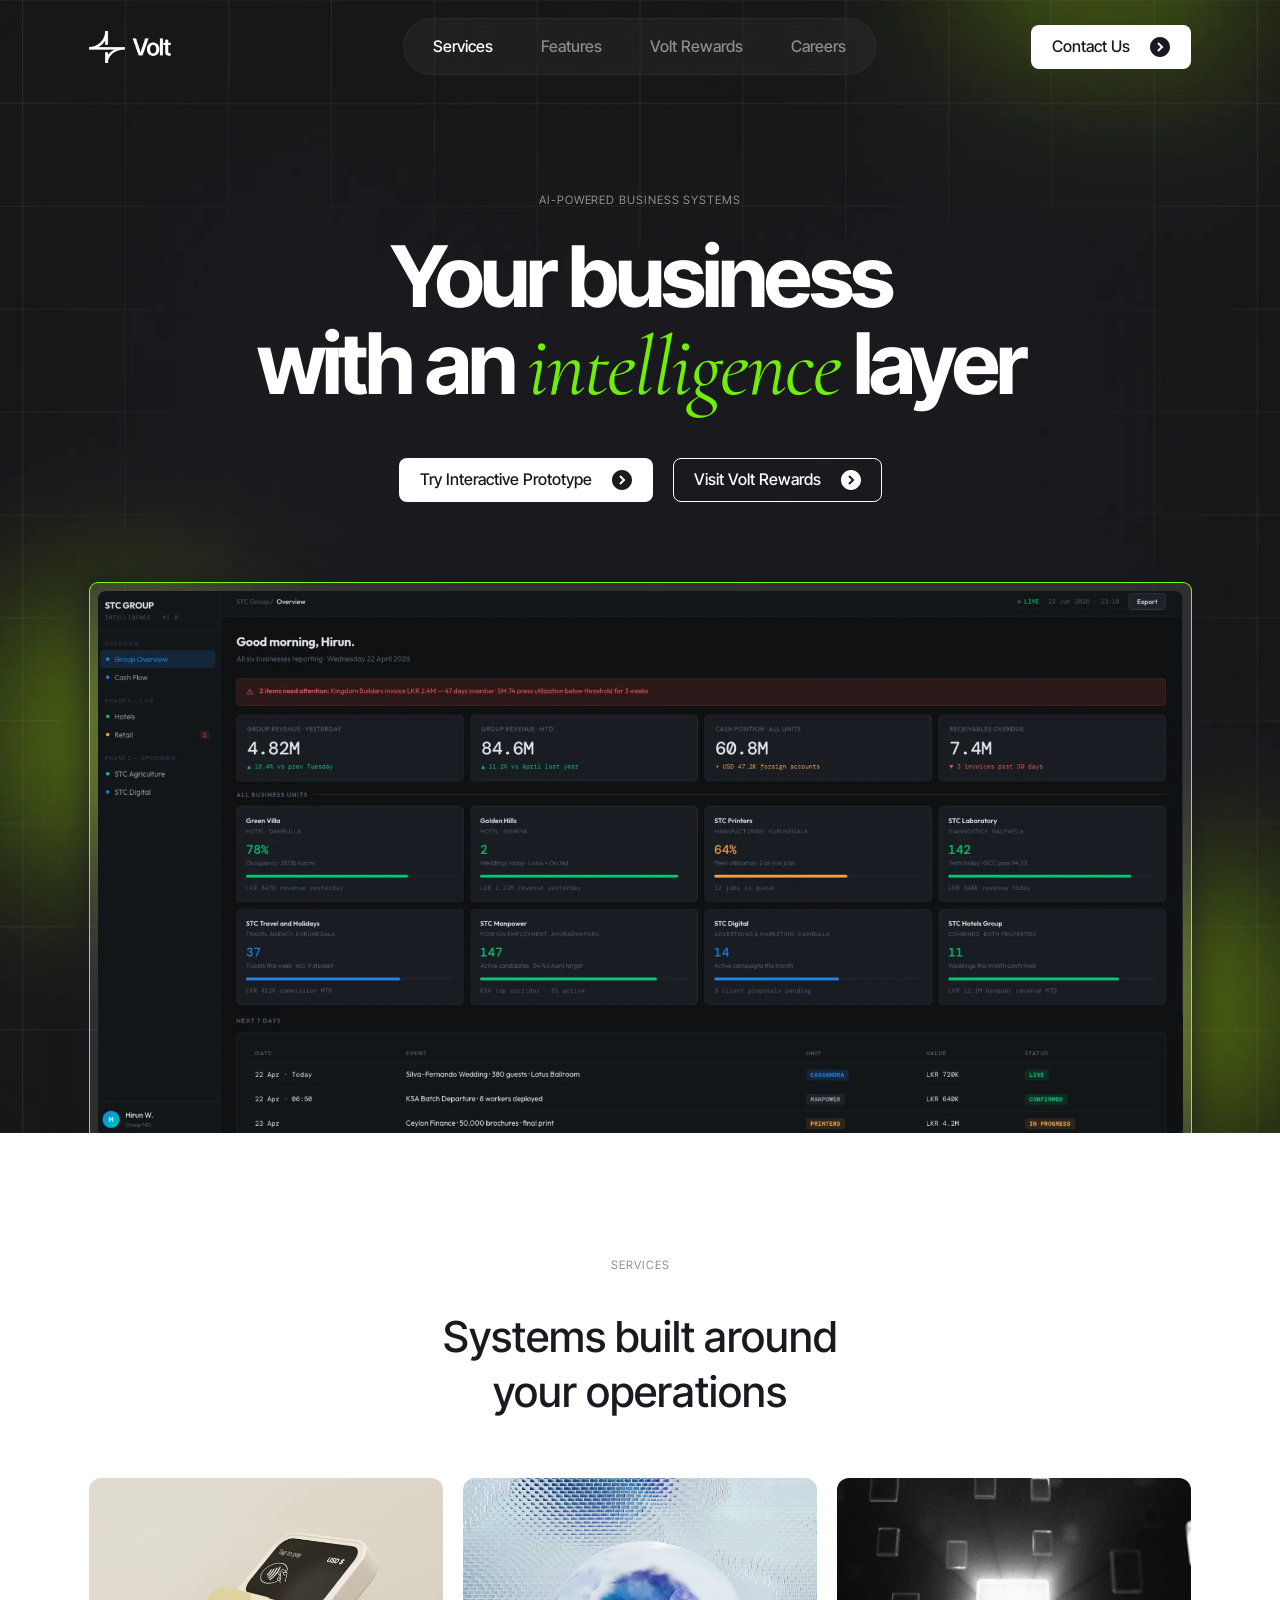
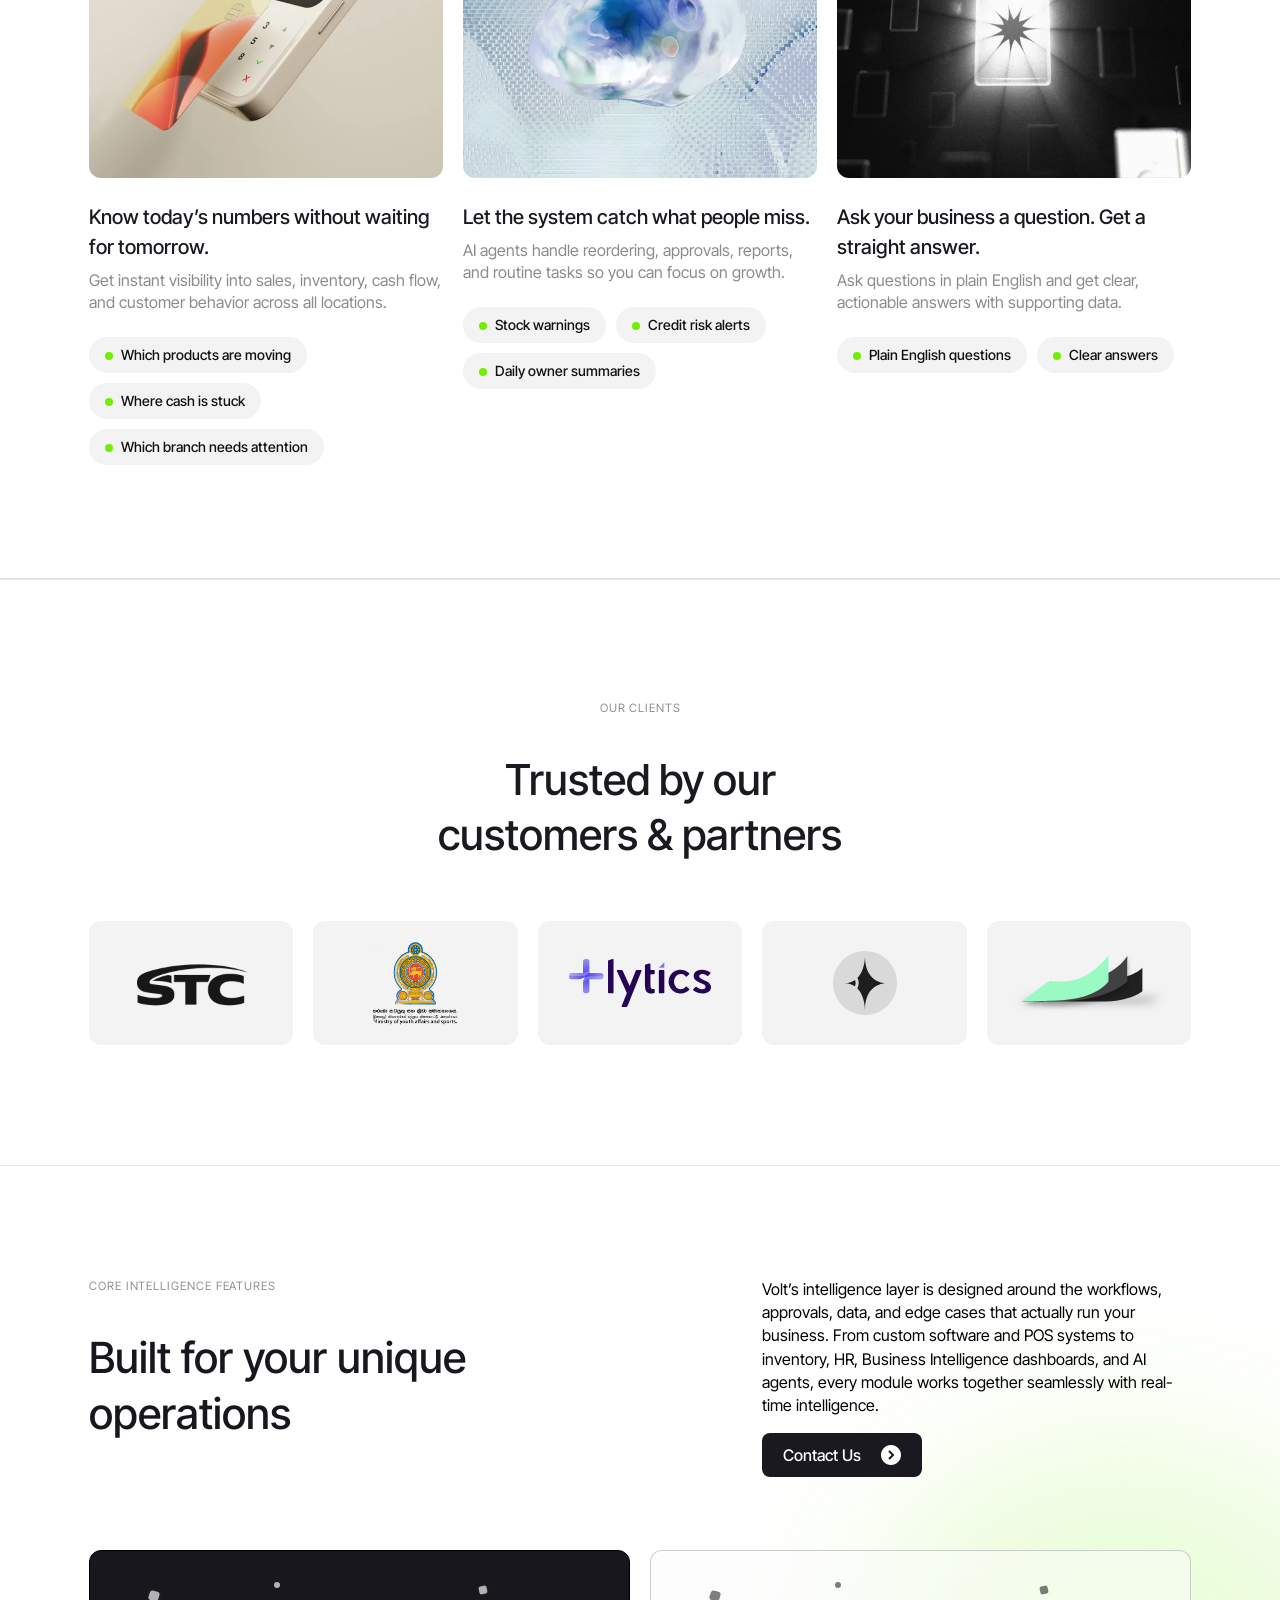
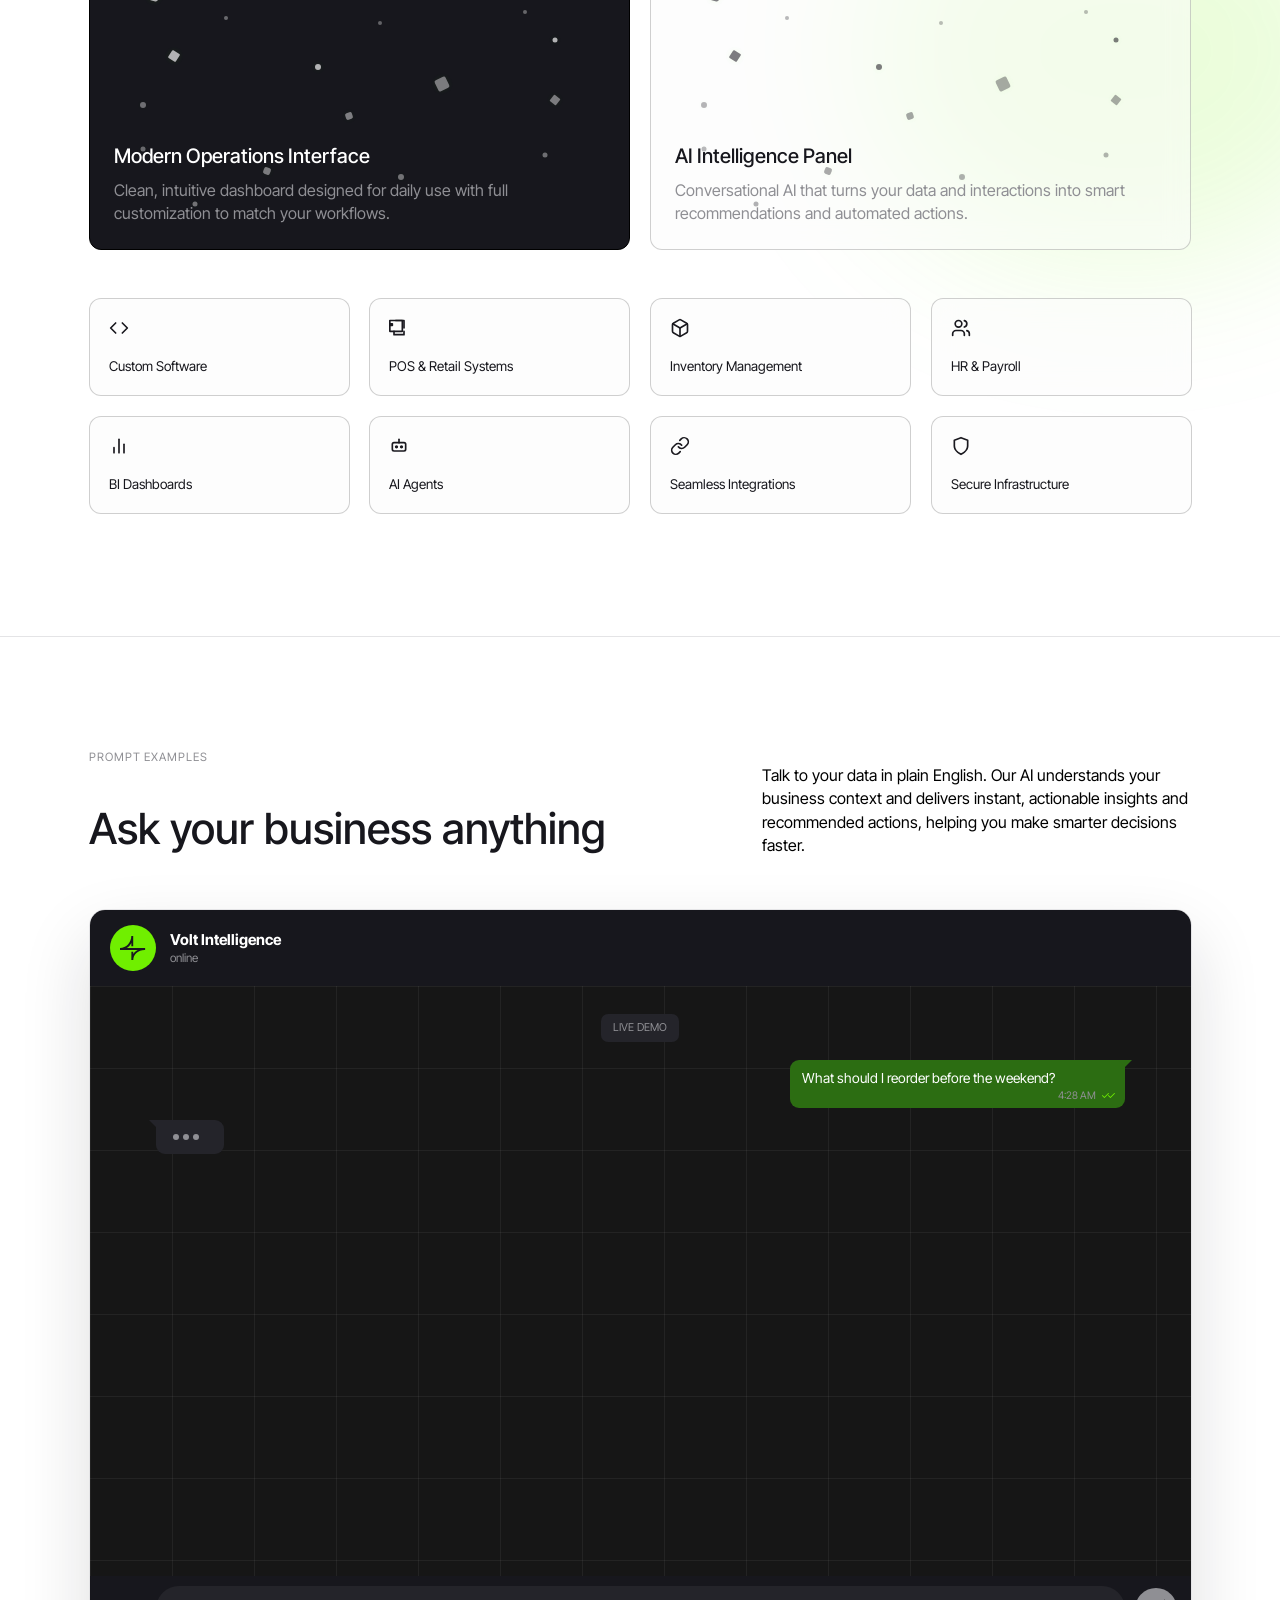
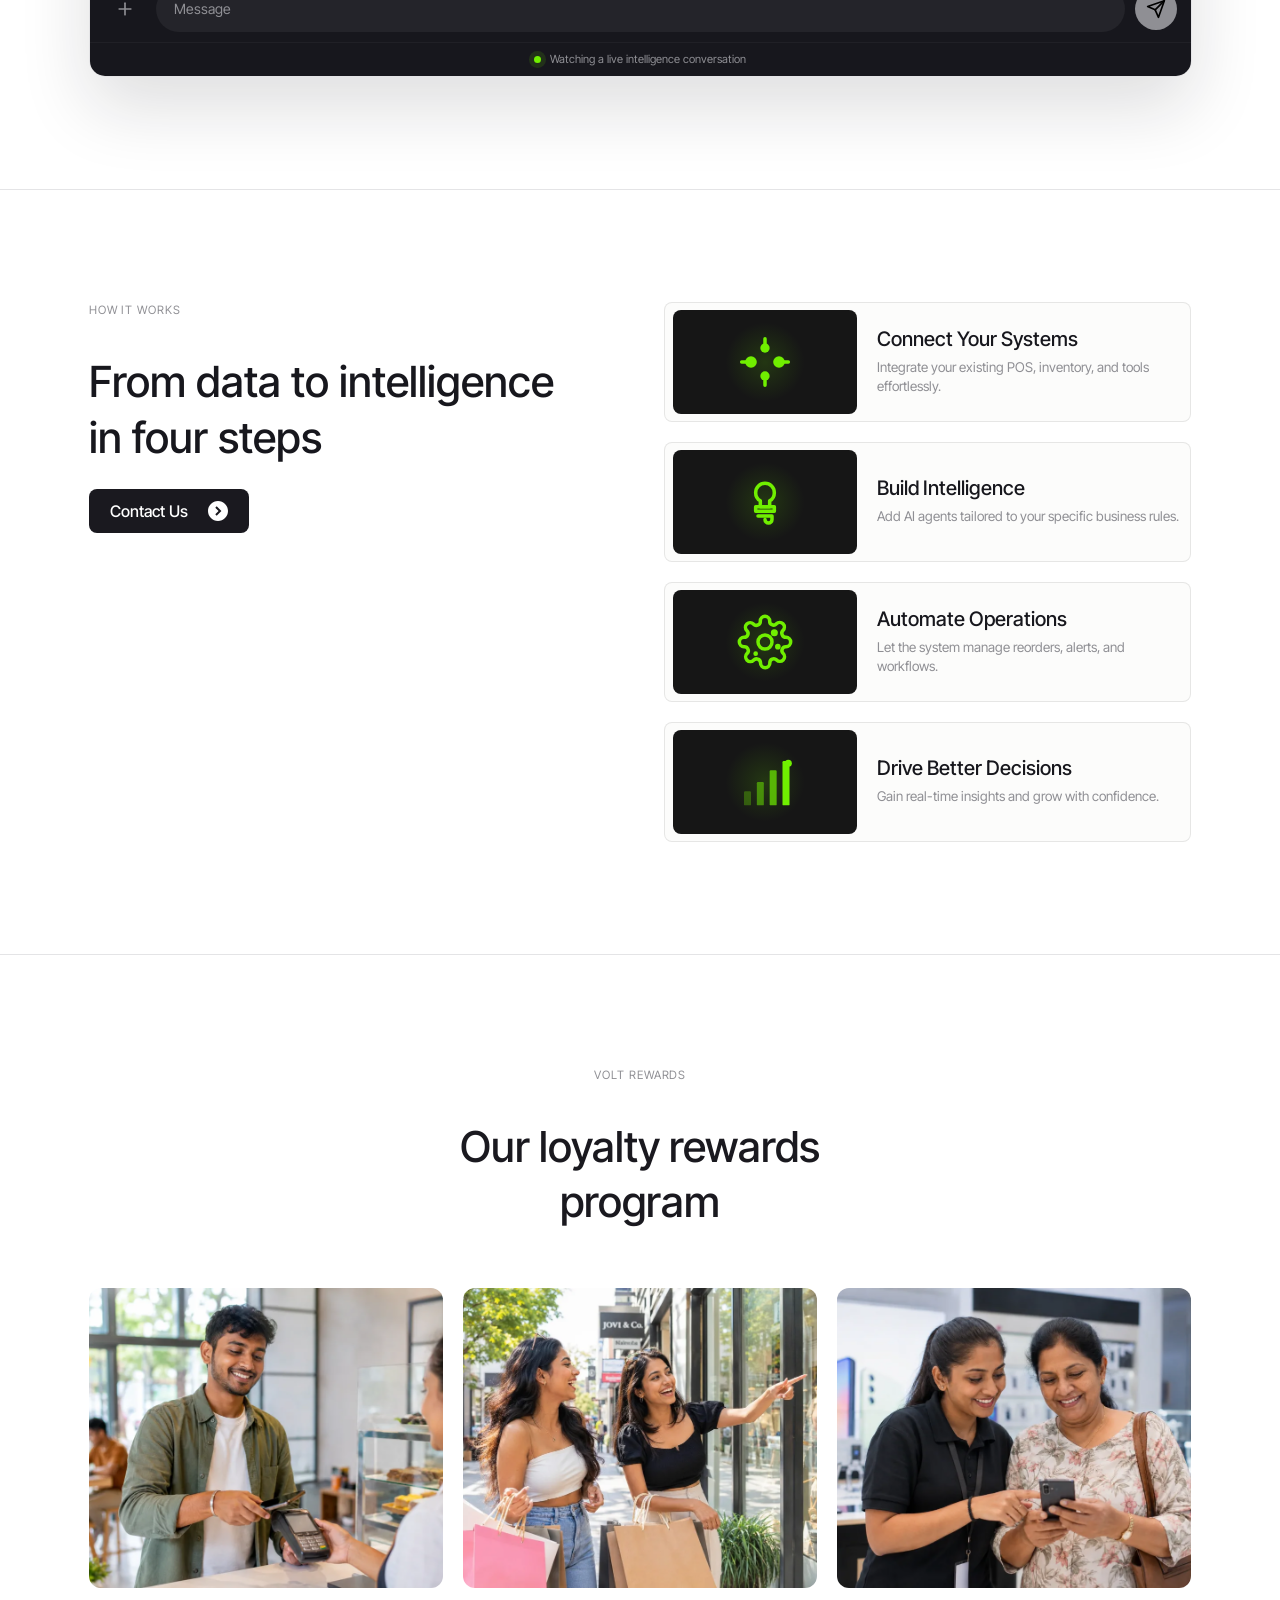
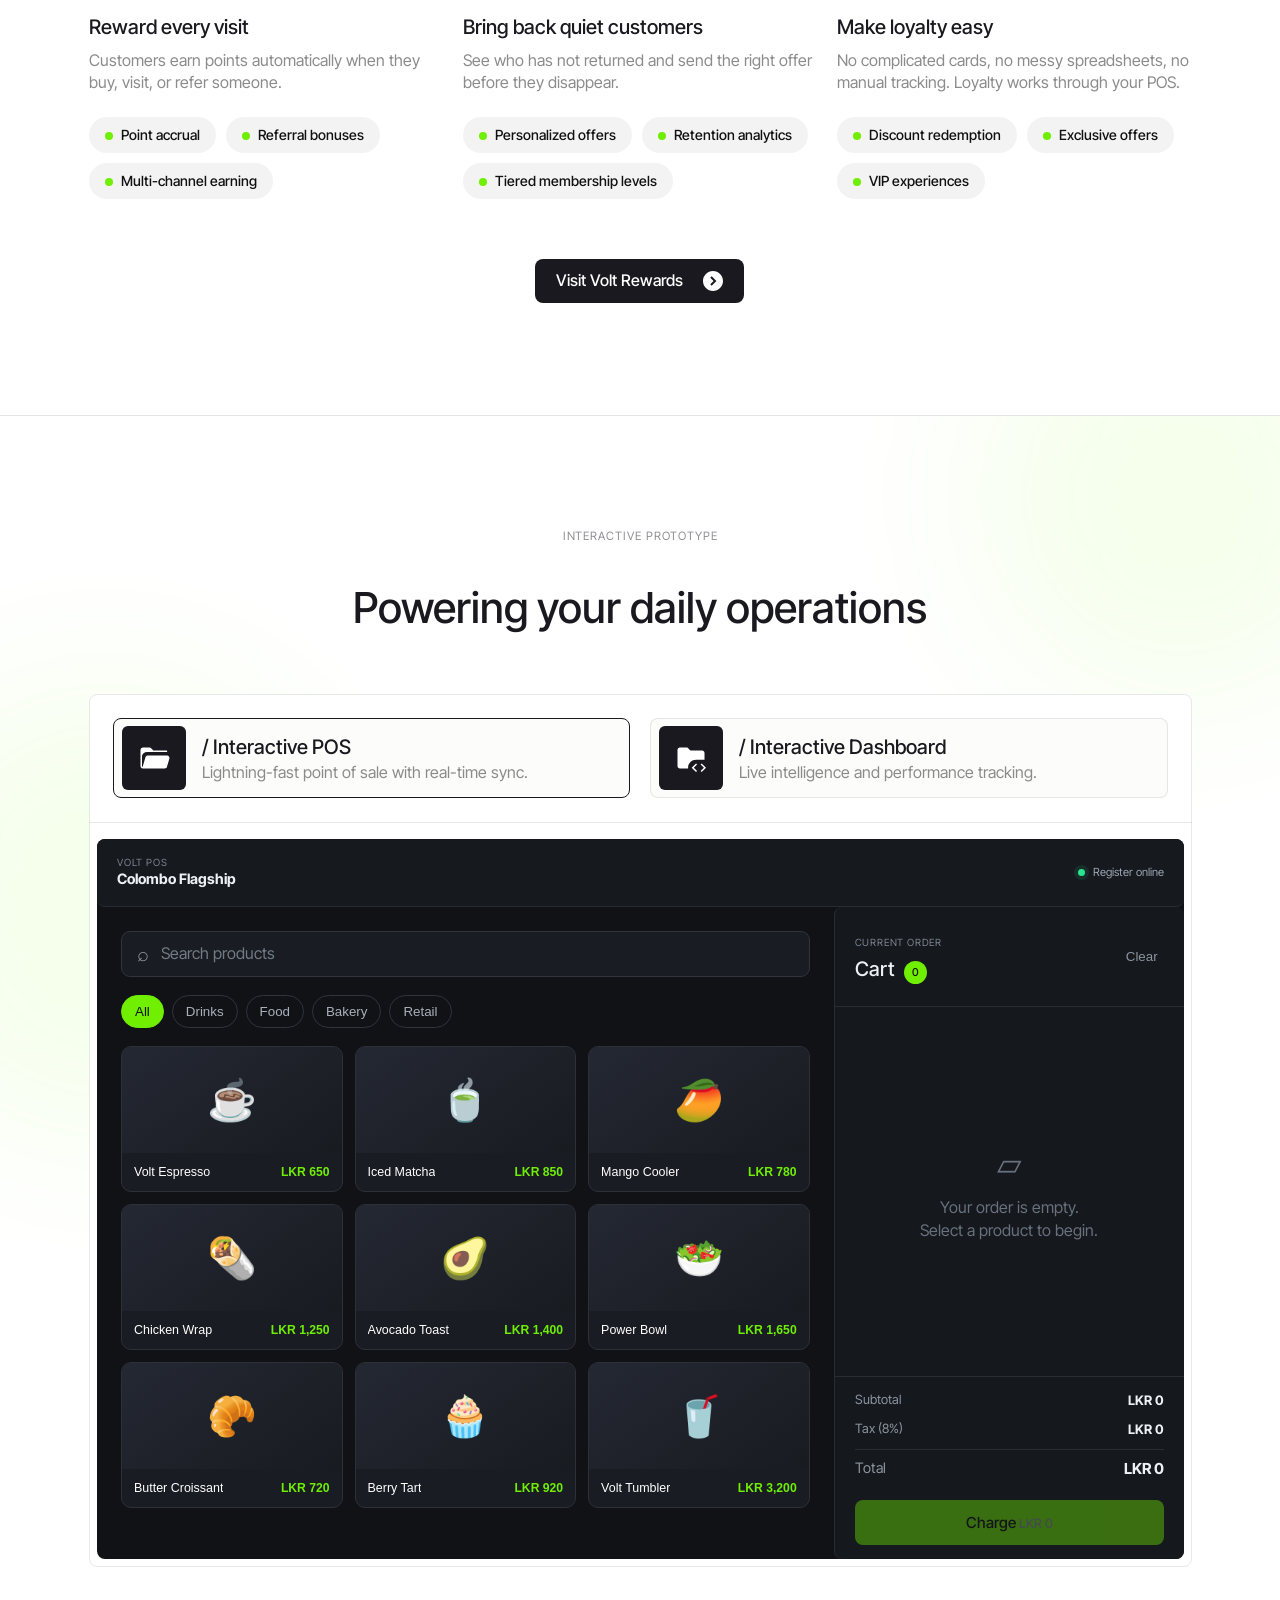
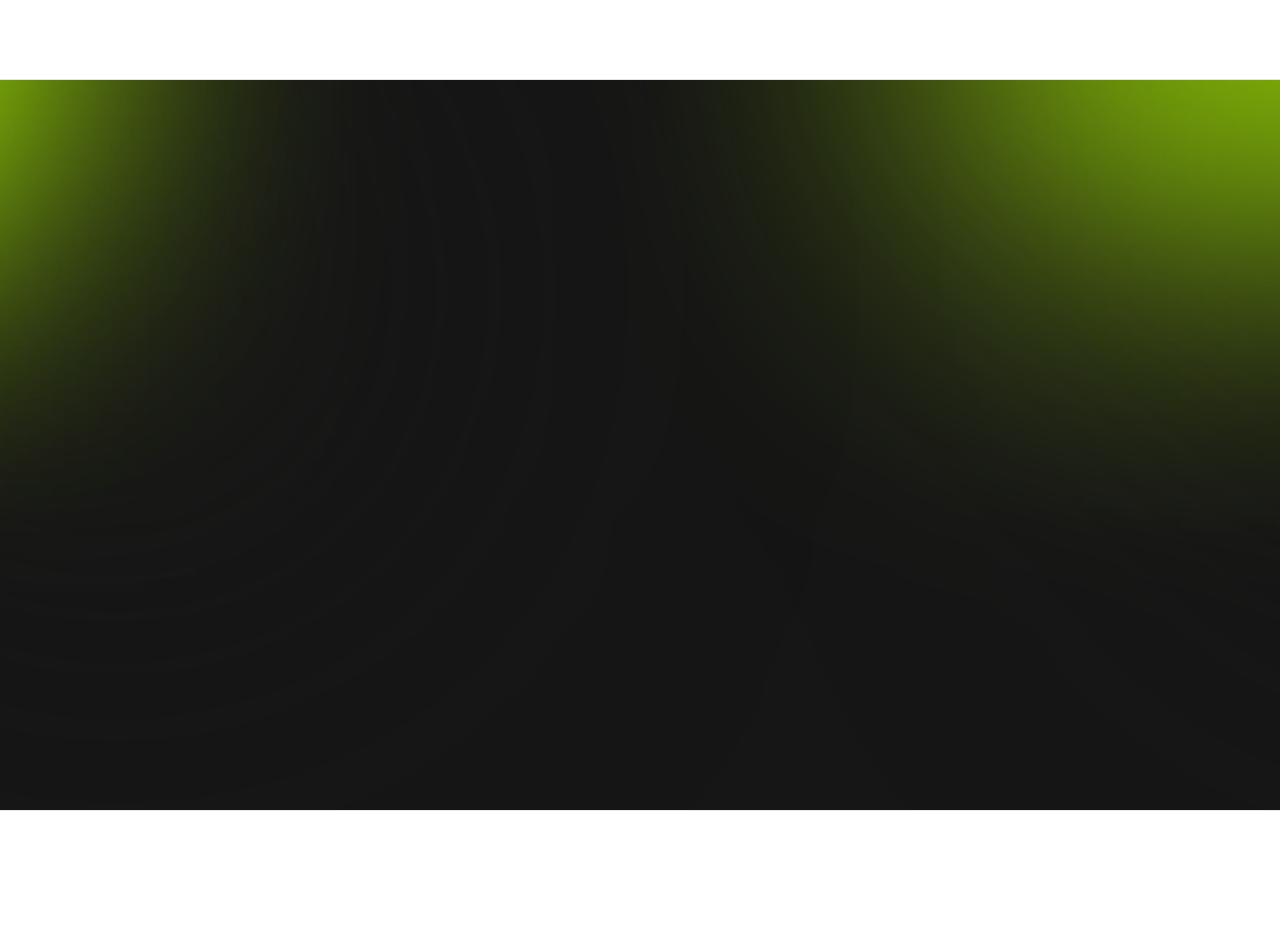
==== commit 2f638950: "Merge branch 'main' into tyler" ====
--- a/index.html
+++ b/index.html
@@ -10,6 +10,10 @@
     <link rel="preconnect" href="https://fonts.googleapis.com">
     <link rel="preconnect" href="https://fonts.gstatic.com" crossorigin>
     <link href="https://fonts.googleapis.com/css2?family=Cormorant+Garamond:ital,wght@0,300..700;1,300..700&family=Inter+Tight:ital,wght@0,100..900;1,100..900&display=swap" rel="stylesheet">
+    <!-- Hero background is a CSS background-image, so the preload scanner can't find it
+         until sections.css is parsed. Preloading it here shaves that lookup off the LCP path. -->
+    <link rel="preload" as="image" href="/assets/bg-mobile.webp" fetchpriority="high" media="(max-width: 900px)">
+    <link rel="preload" as="image" href="/assets/bg-desktop.webp" fetchpriority="high" media="(min-width: 901px)">
     <link rel="icon" type="image/png" sizes="32x32" href="/assets/favicon-32.png">
     <link rel="icon" type="image/png" sizes="16x16" href="/assets/favicon-16.png">
     <link rel="apple-touch-icon" sizes="180x180" href="/assets/apple-touch-icon.png">
@@ -32,9 +36,13 @@
                 <a href="#services">Services</a>
                 <a href="#features">Features</a>
                 <a href="#rewards">Volt Rewards</a>
-            </nav>
+                <a href="/apply">Careers</a> </nav>
 
             <a class="button button--light" href="mailto:info@vbs.lk">Contact Us <span aria-hidden="true"><svg width="20" height="20" viewBox="0 0 20 20" fill="none" xmlns="http://www.w3.org/2000/svg"><path d="M20 10C20 4.49 15.51 0 10 0C4.49 0 0 4.49 0 10C0 15.51 4.49 20 10 20C15.51 20 20 15.51 20 10ZM7.29 13.29L10.58 10L7.29 6.71L8.7 5.3L13.41 10.01L8.7 14.72L7.29 13.31V13.29Z" fill="#19191F"/></svg></span></a>
+
+            <button class="nav-toggle" aria-label="Toggle navigation" aria-expanded="false">
+                <span></span><span></span><span></span>
+            </button>
         </div>
     </header>
 
@@ -52,7 +60,7 @@
                     <a class="button button--outline-light" href="#rewards">Visit Volt Rewards <span aria-hidden="true"><svg width="20" height="20" viewBox="0 0 20 20" fill="none" xmlns="http://www.w3.org/2000/svg"><path d="M20 10C20 4.49 15.51 0 10 0C4.49 0 0 4.49 0 10C0 15.51 4.49 20 10 20C15.51 20 20 15.51 20 10ZM7.29 13.29L10.58 10L7.29 6.71L8.7 5.3L13.41 10.01L8.7 14.72L7.29 13.31V13.29Z" fill="white"/></svg></span></a>
                 </div>
                 <div class="dashboard-frame">
-                    <img class="dashboard-image" src="/assets/dashboard-image.png" alt="Volt business intelligence dashboard showing revenue, cash position, receivables, and business-unit performance" width="1914" height="955">
+                    <img class="dashboard-image" src="/assets/dashboard-image.webp" alt="Volt business intelligence dashboard showing revenue, cash position, receivables, and business-unit performance" width="1800" height="899" fetchpriority="high">
                 </div>
             </div>
         </section>
@@ -65,32 +73,32 @@
                 </header>
                 <div class="three-column-cards">
                     <article class="service-card">
-                        <div class="service-image"><img src="/assets/service-intelligence.jpg" alt="Payment terminal and card representing real-time business intelligence" width="666" height="799" loading="lazy"></div>
-                        <h3>Real-Time Business Intelligence</h3>
+                        <div class="service-image"><img src="/assets/service-intelligence.webp" alt="Payment terminal and card representing real-time business intelligence" width="700" height="840" loading="lazy"></div>
+                        <h3>Know today’s numbers without waiting for tomorrow.</h3>
                         <p>Get instant visibility into sales, inventory, cash flow, and customer behavior across all locations.</p>
                         <ul class="tag-list">
-                            <li>Live Sales Tracking</li>
-                            <li>Cash Flow Monitoring</li>
-                            <li>Inventory Visibility</li>
-                        </ul>
-                    </article>
-                    <article class="service-card">
-                        <div class="service-image"><img src="/assets/service-automation.jpg" alt="Abstract AI brain representing intelligent automation" width="800" height="450" loading="lazy"></div>
-                        <h3>Intelligent Automation</h3>
+                            <li>Which products are moving</li>
+                            <li>Where cash is stuck</li>
+                            <li>Which branch needs attention</li>
+                        </ul>
+                    </article>
+                    <article class="service-card">
+                        <div class="service-image"><img src="/assets/service-automation.webp" alt="Abstract AI brain representing intelligent automation" width="900" height="507" loading="lazy"></div>
+                        <h3>Let the system catch what people miss.</h3>
                         <p>AI agents handle reordering, approvals, reports, and routine tasks so you can focus on growth.</p>
                         <ul class="tag-list">
-                            <li>Smart Reordering</li>
-                            <li>Risk Alerts</li>
-                            <li>Auto Approvals</li>
-                        </ul>
-                    </article>
-                    <article class="service-card">
-                        <div class="service-image"><img src="/assets/service-insights.png" alt="Abstract visualization of natural language processing and AI-driven insights" width="398" height="224" loading="lazy"></div>
-                        <h3>Natural Language Insights</h3>
+                            <li>Stock warnings</li>
+                            <li>Credit risk alerts</li>
+                            <li>Daily owner summaries</li>
+                        </ul>
+                    </article>
+                    <article class="service-card">
+                        <div class="service-image"><img src="/assets/service-insights.webp" alt="Abstract visualization of natural language processing and AI-driven insights" width="900" height="507" loading="lazy"></div>
+                        <h3>Ask your business a question. Get a straight answer.</h3>
                         <p>Ask questions in plain English and get clear, actionable answers with supporting data.</p>
                         <ul class="tag-list">
-                            <li>Instant Summaries</li>
-                            <li>Actionable Insights</li>
+                            <li>Plain English questions</li>
+                            <li>Clear answers</li>
                         </ul>
                     </article>
                 </div>
@@ -136,13 +144,15 @@
                             every module works together seamlessly with real-time intelligence.</p><a class="button button--dark" href="mailto:info@vbs.lk">Contact Us <span aria-hidden="true"><svg width="20" height="20" viewBox="0 0 20 20" fill="none" xmlns="http://www.w3.org/2000/svg"><path d="M20 10C20 4.49 15.51 0 10 0C4.49 0 0 4.49 0 10C0 15.51 4.49 20 10 20C15.51 20 20 15.51 20 10ZM7.29 13.29L10.58 10L7.29 6.71L8.7 5.3L13.41 10.01L8.7 14.72L7.29 13.31V13.29Z" /></svg></span></a></div>
                 </div>
                 <div class="feature-panels">
-                    <article class="feature-panel feature-panel--dark"><span class="node-icon" aria-hidden="true"><svg width="24" height="24" viewBox="0 0 24 24" fill="none" stroke="currentColor" stroke-width="1.5" stroke-linecap="round" stroke-linejoin="round"><rect x="3" y="3" width="8" height="8" rx="1"/><rect x="13" y="3" width="8" height="8" rx="1"/><rect x="3" y="13" width="8" height="8" rx="1"/><rect x="13" y="13" width="8" height="8" rx="1"/></svg></span>
+                    <article class="feature-panel feature-panel--dark">
+                        <span class="ai-blob" aria-hidden="true"><i></i><i></i><i></i><i></i><i></i><i></i><i></i><i></i><i></i><i></i><i></i><i></i><i></i><i></i><i></i><i></i><i></i><i></i></span>
                         <div>
                             <h3>Modern Operations Interface</h3>
                             <p>Clean, intuitive dashboard designed for daily use with full customization to match your workflows.</p>
                         </div>
                     </article>
-                    <article class="feature-panel"><span class="node-icon" aria-hidden="true"><svg width="24" height="24" viewBox="0 0 24 24" fill="none" stroke="currentColor" stroke-width="1.5" stroke-linecap="round" stroke-linejoin="round"><polygon points="12,2 15.09,8.26 22,9.27 17,14.14 18.18,21.02 12,17.77 5.82,21.02 7,14.14 2,9.27 8.91,8.26 12,2"/></svg></span>
+                    <article class="feature-panel">
+                        <span class="ai-blob" aria-hidden="true"><i></i><i></i><i></i><i></i><i></i><i></i><i></i><i></i><i></i><i></i><i></i><i></i><i></i><i></i><i></i><i></i><i></i><i></i></span>
                         <div>
                             <h3>AI Intelligence Panel</h3>
                             <p>Conversational AI that turns your data and interactions into smart recommendations and automated actions.</p>
@@ -192,6 +202,13 @@
                     </header>
                     <div class="chat-log grid-surface" id="chat-log" role="log" aria-live="polite" aria-relevant="additions">
                         <div class="chat-day"><span>Live demo</span></div>
+                        <div class="chat-bubble chat-bubble--sent" data-initial-message>
+                            <p>What should I reorder before the weekend?</p>
+                            <span class="chat-meta"><span data-chat-time>Now</span> <i class="message-ticks is-read" aria-label="Read">✓✓</i></span>
+                        </div>
+                        <div class="chat-bubble chat-bubble--received chat-bubble--typing" data-initial-typing aria-label="Volt Intelligence is typing">
+                            <span class="typing-dots" aria-hidden="true"><i></i><i></i><i></i></span>
+                        </div>
                     </div>
                     <div class="chat-simulator" aria-hidden="true">
                         <span class="simulator-add"><svg xmlns="http://www.w3.org/2000/svg" width="20" height="20" viewBox="0 0 24 24" fill="none" stroke="currentColor" stroke-width="2" stroke-linecap="round" stroke-linejoin="round"><path d="M5 12h14"/><path d="M12 5v14"/></svg></span>
@@ -212,7 +229,7 @@
                 <ol class="process-list">
                     <li>
                         <div class="process-thumb process-icon">
-                    <svg class="process-icon-svg" width="56" height="56" viewBox="0 0 24 24" fill="none" stroke="var(--color-accent)" stroke-width="1.5" stroke-linecap="round" stroke-linejoin="round">
+                            <svg class="process-icon-svg" width="56" height="56" viewBox="0 0 24 24" fill="none" stroke="var(--color-accent)" stroke-width="1.5" stroke-linecap="round" stroke-linejoin="round">
                         <circle class="icon-dot icon-dot--a" cx="6" cy="12" r="2.5" fill="var(--color-accent)" stroke="none"/>
                         <circle class="icon-dot icon-dot--b" cx="18" cy="12" r="2.5" fill="var(--color-accent)" stroke="none"/>
                         <circle class="icon-dot icon-dot--c" cx="12" cy="6" r="2" fill="var(--color-accent)" stroke="none"/>
@@ -221,8 +238,8 @@
                         <line class="icon-line icon-line--v" x1="12" y1="6" x2="12" y2="18"/>
                         <path class="icon-pulse" d="M2 12h2M20 12h2M12 2v2M12 20v2" stroke="var(--color-accent)" stroke-width="1.5"/>
                     </svg>
-                    <div class="icon-glow"></div>
-                </div>
+                            <div class="icon-glow"></div>
+                        </div>
                         <div>
                             <h3>Connect Your Systems</h3>
                             <p>Integrate your existing POS, inventory, and tools effortlessly.</p>
@@ -230,7 +247,7 @@
                     </li>
                     <li>
                         <div class="process-thumb process-icon">
-                    <svg class="process-icon-svg" width="56" height="56" viewBox="0 0 24 24" fill="none" stroke="var(--color-accent)" stroke-width="1.5" stroke-linecap="round" stroke-linejoin="round">
+                            <svg class="process-icon-svg" width="56" height="56" viewBox="0 0 24 24" fill="none" stroke="var(--color-accent)" stroke-width="1.5" stroke-linecap="round" stroke-linejoin="round">
                         <path class="icon-brain" d="M12 4a4 4 0 0 1 4 4c0 1.5-.8 2.8-2 3.5V14h-4v-2.5a4 4 0 0 1-2-3.5 4 4 0 0 1 4-4z"/>
                         <path class="icon-brain" d="M8 14h8v2H8z"/>
                         <path class="icon-brain" d="M9 18h6v1.5a1.5 1.5 0 0 1-3 0"/>
@@ -239,8 +256,8 @@
                         <line class="icon-sparkle icon-sparkle--3" x1="5" y1="6" x2="5" y2="6.01" stroke-width="2"/>
                         <line class="icon-sparkle icon-sparkle--4" x1="4" y1="9" x2="4" y2="9.01" stroke-width="2"/>
                     </svg>
-                    <div class="icon-glow"></div>
-                </div>
+                            <div class="icon-glow"></div>
+                        </div>
                         <div>
                             <h3>Build Intelligence</h3>
                             <p>Add AI agents tailored to your specific business rules.</p>
@@ -248,15 +265,15 @@
                     </li>
                     <li>
                         <div class="process-thumb process-icon">
-                    <svg class="process-icon-svg" width="56" height="56" viewBox="0 0 24 24" fill="none" stroke="var(--color-accent)" stroke-width="1.5" stroke-linecap="round" stroke-linejoin="round">
+                            <svg class="process-icon-svg" width="56" height="56" viewBox="0 0 24 24" fill="none" stroke="var(--color-accent)" stroke-width="1.5" stroke-linecap="round" stroke-linejoin="round">
                         <circle cx="12" cy="12" r="3"/>
                         <path class="icon-gear" d="M19.4 15a1.65 1.65 0 0 0 .33 1.82l.06.06a2 2 0 0 1-2.83 2.83l-.06-.06a1.65 1.65 0 0 0-1.82-.33 1.65 1.65 0 0 0-1 1.51V21a2 2 0 0 1-4 0v-.09A1.65 1.65 0 0 0 9 19.4a1.65 1.65 0 0 0-1.82.33l-.06.06a2 2 0 0 1-2.83-2.83l.06-.06A1.65 1.65 0 0 0 4.68 15a1.65 1.65 0 0 0-1.51-1H3a2 2 0 0 1 0-4h.09A1.65 1.65 0 0 0 4.6 9a1.65 1.65 0 0 0-.33-1.82l-.06-.06a2 2 0 0 1 2.83-2.83l.06.06A1.65 1.65 0 0 0 9 4.68a1.65 1.65 0 0 0 1-1.51V3a2 2 0 0 1 4 0v.09a1.65 1.65 0 0 0 1 1.51 1.65 1.65 0 0 0 1.82-.33l.06-.06a2 2 0 0 1 2.83 2.83l-.06.06A1.65 1.65 0 0 0 19.4 9a1.65 1.65 0 0 0 1.51 1H21a2 2 0 0 1 0 4h-.09a1.65 1.65 0 0 0-1.51 1z"/>
                         <circle class="icon-orbit-dot" cx="16" cy="8" r="1.5" fill="var(--color-accent)" stroke="none"/>
                         <circle class="icon-orbit-dot icon-orbit-dot--2" cx="17.5" cy="14" r="1.2" fill="var(--color-accent)" stroke="none"/>
                         <circle class="icon-orbit-dot icon-orbit-dot--3" cx="8" cy="17" r="1" fill="var(--color-accent)" stroke="none"/>
                     </svg>
-                    <div class="icon-glow"></div>
-                </div>
+                            <div class="icon-glow"></div>
+                        </div>
                         <div>
                             <h3>Automate Operations</h3>
                             <p>Let the system manage reorders, alerts, and workflows.</p>
@@ -264,7 +281,7 @@
                     </li>
                     <li>
                         <div class="process-thumb process-icon">
-                    <svg class="process-icon-svg" width="56" height="56" viewBox="0 0 24 24" fill="none" stroke="var(--color-accent)" stroke-width="1.5" stroke-linecap="round" stroke-linejoin="round">
+                            <svg class="process-icon-svg" width="56" height="56" viewBox="0 0 24 24" fill="none" stroke="var(--color-accent)" stroke-width="1.5" stroke-linecap="round" stroke-linejoin="round">
                         <polyline class="icon-trend" points="2 20 7 14 12 16 17 10 22 12"/>
                         <rect class="icon-bar icon-bar--1" x="3" y="16" width="3" height="6" rx=".5" fill="var(--color-accent)" stroke="none" opacity=".3"/>
                         <rect class="icon-bar icon-bar--2" x="8.5" y="12" width="3" height="10" rx=".5" fill="var(--color-accent)" stroke="none" opacity=".5"/>
@@ -272,8 +289,8 @@
                         <rect class="icon-bar icon-bar--4" x="19.5" y="3" width="3" height="19" rx=".5" fill="var(--color-accent)" stroke="none"/>
                         <circle class="icon-flash" cx="22" cy="4" r="1.5" fill="var(--color-accent)" stroke="none"/>
                     </svg>
-                    <div class="icon-glow"></div>
-                </div>
+                            <div class="icon-glow"></div>
+                        </div>
                         <div>
                             <h3>Drive Better Decisions</h3>
                             <p>Gain real-time insights and grow with confidence.</p>
@@ -291,9 +308,9 @@
                 </header>
                 <div class="three-column-cards">
                     <article class="service-card">
-                        <div class="reward-media"><img src="/assets/earn points.png" alt="Customer earning Volt loyalty points during a purchase" width="1448" height="1086" loading="lazy"></div>
-                        <h3>Earn Points Automatically</h3>
-                        <p>Customers earn points on every purchase, visit, and referral. Fully automated through your POS and online systems.</p>
+                        <div class="reward-media"><img src="/assets/earn-points.webp" alt="Customer earning Volt loyalty points during a purchase" width="900" height="675" loading="lazy"></div>
+                        <h3>Reward every visit</h3>
+                        <p>Customers earn points automatically when they buy, visit, or refer someone.</p>
                         <ul class="tag-list">
                             <li>Point accrual</li>
                             <li>Referral bonuses</li>
@@ -301,9 +318,9 @@
                         </ul>
                     </article>
                     <article class="service-card">
-                        <div class="reward-media"><img src="/assets/customer-retension.png" alt="Customers shopping as part of the Volt loyalty program" width="1448" height="1086" loading="lazy"></div>
-                        <h3>Drive Customer Retention</h3>
-                        <p>Increase repeat business, boost average order value, and gain valuable insights into customer behavior.</p>
+                        <div class="reward-media"><img src="/assets/customer-retention.webp" alt="Customers shopping as part of the Volt loyalty program" width="900" height="675" loading="lazy"></div>
+                        <h3>Bring back quiet customers</h3>
+                        <p>See who has not returned and send the right offer before they disappear.</p>
                         <ul class="tag-list">
                             <li>Personalized offers</li>
                             <li>Retention analytics</li>
@@ -311,9 +328,9 @@
                         </ul>
                     </article>
                     <article class="service-card">
-                        <div class="reward-media"><img src="/assets/flexible-redeem.png" alt="Customer redeeming Volt loyalty rewards from her phone" width="1448" height="1086" loading="lazy"></div>
-                        <h3>Flexible Redemption</h3>
-                        <p>Redeem points for discounts, free products, exclusive offers, or VIP experiences tailored to your business.</p>
+                        <div class="reward-media"><img src="/assets/flexible-redeem.webp" alt="Customer redeeming Volt loyalty rewards from her phone" width="900" height="675" loading="lazy"></div>
+                        <h3>Make loyalty easy</h3>
+                        <p>No complicated cards, no messy spreadsheets, no manual tracking. Loyalty works through your POS.</p>
                         <ul class="tag-list">
                             <li>Discount redemption</li>
                             <li>Exclusive offers</li>
@@ -456,6 +473,26 @@
     <script src="/scripts/navigation.js" defer></script>
     <script src="/scripts/chat.js" defer></script>
     <script src="/scripts/prototype.js" defer></script>
+    <script src="/scripts/reveal.js" defer></script>
+    <script>
+        (function() {
+            var toggle = document.querySelector('.nav-toggle');
+            var nav = document.querySelector('.primary-nav');
+            if (toggle && nav) {
+                toggle.addEventListener('click', function() {
+                    var expanded = this.getAttribute('aria-expanded') === 'true' ? false : true;
+                    this.setAttribute('aria-expanded', expanded);
+                    nav.classList.toggle('is-open', expanded);
+                });
+                document.addEventListener('click', function(e) {
+                    if (!toggle.contains(e.target) && !nav.contains(e.target)) {
+                        toggle.setAttribute('aria-expanded', 'false');
+                        nav.classList.remove('is-open');
+                    }
+                });
+            }
+        })();
+    </script>
 </body>
 
 </html>
--- a/styles/sections.css
+++ b/styles/sections.css
@@ -72,13 +72,76 @@
     filter: invert(1);
 }
 
+.nav-toggle {
+    display: none;
+    flex-direction: column;
+    justify-content: center;
+    align-items: center;
+    gap: 5px;
+    width: 40px;
+    height: 40px;
+    padding: 8px;
+    border: 1px solid rgba(255, 255, 255, .15);
+    border-radius: 8px;
+    background: rgba(255, 255, 255, .06);
+    cursor: pointer;
+    z-index: 110;
+    transition: border-color .25s ease, background .25s ease;
+}
+
+.nav-toggle:hover {
+    border-color: rgba(255, 255, 255, .3);
+    background: rgba(255, 255, 255, .1);
+}
+
+.nav-toggle span {
+    display: block;
+    width: 100%;
+    height: 2px;
+    border-radius: 3px;
+    background: #fff;
+    transition: transform .3s cubic-bezier(.22, 1, .36, 1), opacity .3s ease;
+}
+
+.site-header.is-scrolled .nav-toggle {
+    border-color: rgba(0, 0, 0, .12);
+    background: rgba(0, 0, 0, .04);
+}
+
+.site-header.is-scrolled .nav-toggle:hover {
+    border-color: rgba(0, 0, 0, .25);
+    background: rgba(0, 0, 0, .08);
+}
+
+.site-header.is-scrolled .nav-toggle span {
+    background: #000;
+}
+
+.nav-toggle[aria-expanded="true"] span:nth-child(1) {
+    transform: translateY(7px) rotate(45deg);
+}
+
+.nav-toggle[aria-expanded="true"] span:nth-child(2) {
+    opacity: 0;
+}
+
+.nav-toggle[aria-expanded="true"] span:nth-child(3) {
+    transform: translateY(-7px) rotate(-45deg);
+}
+
 .hero {
     position: relative;
-    background: url("/bg.png") 50% 50% / cover no-repeat;
+    background: url("/assets/bg-mobile.webp") 50% 50% / cover no-repeat;
     background-color: #151517;
     min-height: clamp(760px, 77.78vw, 1120px);
     overflow: hidden;
     color: #fff;
+}
+
+@media (min-width: 901px) {
+    .hero {
+        background-image: url("/assets/bg-desktop.webp");
+    }
 }
 
 .hero-content {
@@ -413,10 +476,12 @@
 }
 
 .feature-panel {
+    position: relative;
+    overflow: hidden;
     box-sizing: border-box;
     display: flex;
     flex-direction: column;
-    justify-content: space-between;
+    justify-content: flex-end;
     align-items: flex-start;
     padding: 24px;
     gap: 24px;
@@ -428,14 +493,11 @@
     border-radius: 12px;
 }
 
-<<<<<<< Updated upstream
-=======
 .feature-panel>*:not(.ai-blob) {
     position: relative;
     z-index: 1;
 }
 
->>>>>>> Stashed changes
 .feature-panel--dark {
     color: #fff;
     border-color: #000;
@@ -444,6 +506,253 @@
 
 .feature-panel p {
     margin-bottom: 0;
+}
+
+.ai-blob {
+    --blob-color: #1A191F;
+    position: absolute;
+    inset: 12px;
+    z-index: 0;
+    pointer-events: none;
+    opacity: .72;
+}
+
+.feature-panel--dark .ai-blob {
+    --blob-color: #fff;
+    opacity: .86;
+}
+
+.ai-blob::before {
+    content: none;
+}
+
+.ai-blob i {
+    position: absolute;
+    top: var(--particle-top);
+    left: var(--particle-left);
+    display: block;
+    width: var(--particle-size, 8px);
+    height: var(--particle-size, 8px);
+    border-radius: var(--particle-radius, 50%);
+    background: var(--blob-color);
+    opacity: var(--particle-opacity, .78);
+    box-shadow: 0 0 var(--particle-glow, 7px) rgba(112, 239, 0, .16);
+    transform: translate(-50%, -50%) rotate(var(--particle-rotate, 0deg));
+    animation: ai-debris-float var(--particle-speed, 8s) ease-in-out infinite alternate;
+    animation-delay: var(--particle-delay, 0s);
+}
+
+.ai-blob i:nth-child(1) {
+    --particle-top: 12%;
+    --particle-left: 10%;
+    --particle-drift-x: 28px;
+    --particle-drift-y: 18px;
+    --particle-size: 10px;
+    --particle-speed: 7.2s;
+    --particle-radius: 3px;
+    --particle-rotate: 18deg;
+}
+
+.ai-blob i:nth-child(2) {
+    --particle-top: 8%;
+    --particle-left: 34%;
+    --particle-drift-x: -18px;
+    --particle-drift-y: 32px;
+    --particle-size: 6px;
+    --particle-speed: 8.2s;
+    --particle-delay: -.5s;
+}
+
+.ai-blob i:nth-child(3) {
+    --particle-top: 10%;
+    --particle-left: 74%;
+    --particle-drift-x: -34px;
+    --particle-drift-y: 24px;
+    --particle-size: 8px;
+    --particle-speed: 7.7s;
+    --particle-radius: 2px;
+    --particle-rotate: -12deg;
+    --particle-delay: -1.1s;
+}
+
+.ai-blob i:nth-child(4) {
+    --particle-top: 28%;
+    --particle-left: 88%;
+    --particle-drift-x: -36px;
+    --particle-drift-y: -20px;
+    --particle-size: 5px;
+    --particle-speed: 9.1s;
+    --particle-delay: -.8s;
+}
+
+.ai-blob i:nth-child(5) {
+    --particle-top: 34%;
+    --particle-left: 14%;
+    --particle-drift-x: 34px;
+    --particle-drift-y: -24px;
+    --particle-size: 9px;
+    --particle-speed: 7.4s;
+    --particle-radius: 1px;
+    --particle-rotate: 32deg;
+    --particle-delay: -1.4s;
+}
+
+.ai-blob i:nth-child(6) {
+    --particle-top: 38%;
+    --particle-left: 42%;
+    --particle-drift-x: 26px;
+    --particle-drift-y: -28px;
+    --particle-size: 6px;
+    --particle-speed: 8.8s;
+    --particle-delay: -.2s;
+}
+
+.ai-blob i:nth-child(7) {
+    --particle-top: 44%;
+    --particle-left: 66%;
+    --particle-drift-x: -26px;
+    --particle-drift-y: 30px;
+    --particle-size: 12px;
+    --particle-speed: 7.9s;
+    --particle-opacity: .5;
+    --particle-radius: 2px;
+    --particle-rotate: -26deg;
+}
+
+.ai-blob i:nth-child(8) {
+    --particle-top: 68%;
+    --particle-left: 8%;
+    --particle-drift-x: 26px;
+    --particle-drift-y: 18px;
+    --particle-size: 5px;
+    --particle-speed: 6s;
+    --particle-delay: -1.8s;
+    --particle-opacity: .42;
+}
+
+.ai-blob i:nth-child(9) {
+    --particle-top: 76%;
+    --particle-left: 32%;
+    --particle-drift-x: -22px;
+    --particle-drift-y: -32px;
+    --particle-size: 7px;
+    --particle-speed: 5.8s;
+    --particle-delay: -.9s;
+    --particle-opacity: .5;
+    --particle-radius: 2px;
+    --particle-rotate: 22deg;
+}
+
+.ai-blob i:nth-child(10) {
+    --particle-top: 78%;
+    --particle-left: 58%;
+    --particle-drift-x: 36px;
+    --particle-drift-y: -22px;
+    --particle-size: 6px;
+    --particle-speed: 6.4s;
+    --particle-delay: -2.2s;
+    --particle-opacity: .46;
+}
+
+.ai-blob i:nth-child(11) {
+    --particle-top: 70%;
+    --particle-left: 86%;
+    --particle-drift-x: -34px;
+    --particle-drift-y: -30px;
+    --particle-size: 5px;
+    --particle-speed: 5.5s;
+    --particle-delay: -1.2s;
+    --particle-opacity: .44;
+}
+
+.ai-blob i:nth-child(12) {
+    --particle-top: 22%;
+    --particle-left: 54%;
+    --particle-drift-x: 24px;
+    --particle-drift-y: 36px;
+    --particle-size: 4px;
+    --particle-speed: 6.8s;
+    --particle-delay: -2.8s;
+    --particle-opacity: .38;
+}
+
+.ai-blob i:nth-child(13) {
+    --particle-top: 20%;
+    --particle-left: 24%;
+    --particle-drift-x: 20px;
+    --particle-drift-y: -34px;
+    --particle-size: 4px;
+    --particle-speed: 5.9s;
+    --particle-delay: -3.1s;
+    --particle-opacity: .42;
+}
+
+.ai-blob i:nth-child(14) {
+    --particle-top: 56%;
+    --particle-left: 48%;
+    --particle-drift-x: -28px;
+    --particle-drift-y: 20px;
+    --particle-size: 7px;
+    --particle-speed: 4.9s;
+    --particle-delay: -1.7s;
+    --particle-opacity: .52;
+    --particle-radius: 2px;
+    --particle-rotate: -18deg;
+}
+
+.ai-blob i:nth-child(15) {
+    --particle-top: 18%;
+    --particle-left: 82%;
+    --particle-drift-x: 22px;
+    --particle-drift-y: 34px;
+    --particle-size: 4px;
+    --particle-speed: 6.2s;
+    --particle-delay: -.4s;
+    --particle-opacity: .4;
+}
+
+.ai-blob i:nth-child(16) {
+    --particle-top: 88%;
+    --particle-left: 18%;
+    --particle-drift-x: 30px;
+    --particle-drift-y: -20px;
+    --particle-size: 5px;
+    --particle-speed: 5.4s;
+    --particle-delay: -2.4s;
+    --particle-opacity: .46;
+}
+
+.ai-blob i:nth-child(17) {
+    --particle-top: 50%;
+    --particle-left: 88%;
+    --particle-drift-x: -24px;
+    --particle-drift-y: 32px;
+    --particle-size: 8px;
+    --particle-speed: 4.6s;
+    --particle-delay: -3.4s;
+    --particle-opacity: .5;
+    --particle-radius: 1px;
+    --particle-rotate: 38deg;
+}
+
+.ai-blob i:nth-child(18) {
+    --particle-top: 52%;
+    --particle-left: 8%;
+    --particle-drift-x: 34px;
+    --particle-drift-y: 26px;
+    --particle-size: 6px;
+    --particle-speed: 6.6s;
+    --particle-delay: -2s;
+    --particle-opacity: .44;
+}
+
+@keyframes ai-debris-float {
+    from {
+        transform: translate(-50%, -50%) rotate(var(--particle-rotate, 0deg)) scale(.82);
+    }
+    to {
+        transform: translate(calc(-50% + var(--particle-drift-x)), calc(-50% + var(--particle-drift-y))) rotate(calc(var(--particle-rotate, 0deg) + 80deg)) scale(1.08);
+    }
 }
 
 .node-icon {
@@ -857,8 +1166,14 @@
     place-items: center;
     overflow: hidden;
     color: #161616;
-    background: url("footer.png") / cover no-repeat;
+    background: url("/assets/footer-mobile.webp") 50% 50% / cover no-repeat;
     background-color: #161616;
+}
+
+@media (min-width: 901px) {
+    .cta {
+        background-image: url("/assets/footer-desktop.webp");
+    }
 }
 
 .cta-glow--tl {
@@ -1220,8 +1535,7 @@
         transform: scale(1.2);
     }
 }
-<<<<<<< Updated upstream
-=======
+
 
 @media (max-width: 900px) {
     .hero-glow,
@@ -1231,9 +1545,7 @@
         animation: none !important;
         filter: none !important;
     }
-    .client-logos {
-        grid-template-columns: repeat(2, minmax(0, 1fr));
-    }
+
     .primary-nav,
     .site-header.is-scrolled {
         -webkit-backdrop-filter: none !important;
@@ -1241,33 +1553,3 @@
     }
 }
 
-@media (max-width: 600px) {
-    .clients {
-        padding-block: 72px;
-    }
-    .client-logos {
-        display: flex;
-        gap: 12px;
-        margin-inline: calc(var(--page-pad) * -1);
-        overflow-x: auto;
-        padding: 4px var(--page-pad) 14px;
-        scroll-padding-inline: var(--page-pad);
-        scroll-snap-type: x mandatory;
-        scrollbar-width: none;
-        overscroll-behavior-x: contain;
-        -webkit-overflow-scrolling: touch;
-    }
-    .client-logos::-webkit-scrollbar {
-        display: none;
-    }
-    .client-logo {
-        min-height: 120px;
-        flex: 0 0 min(78%, 280px);
-        scroll-snap-align: start;
-    }
-    .client-logos:focus-visible {
-        outline: 2px solid var(--color-ink);
-        outline-offset: 4px;
-    }
-}
->>>>>>> Stashed changes
